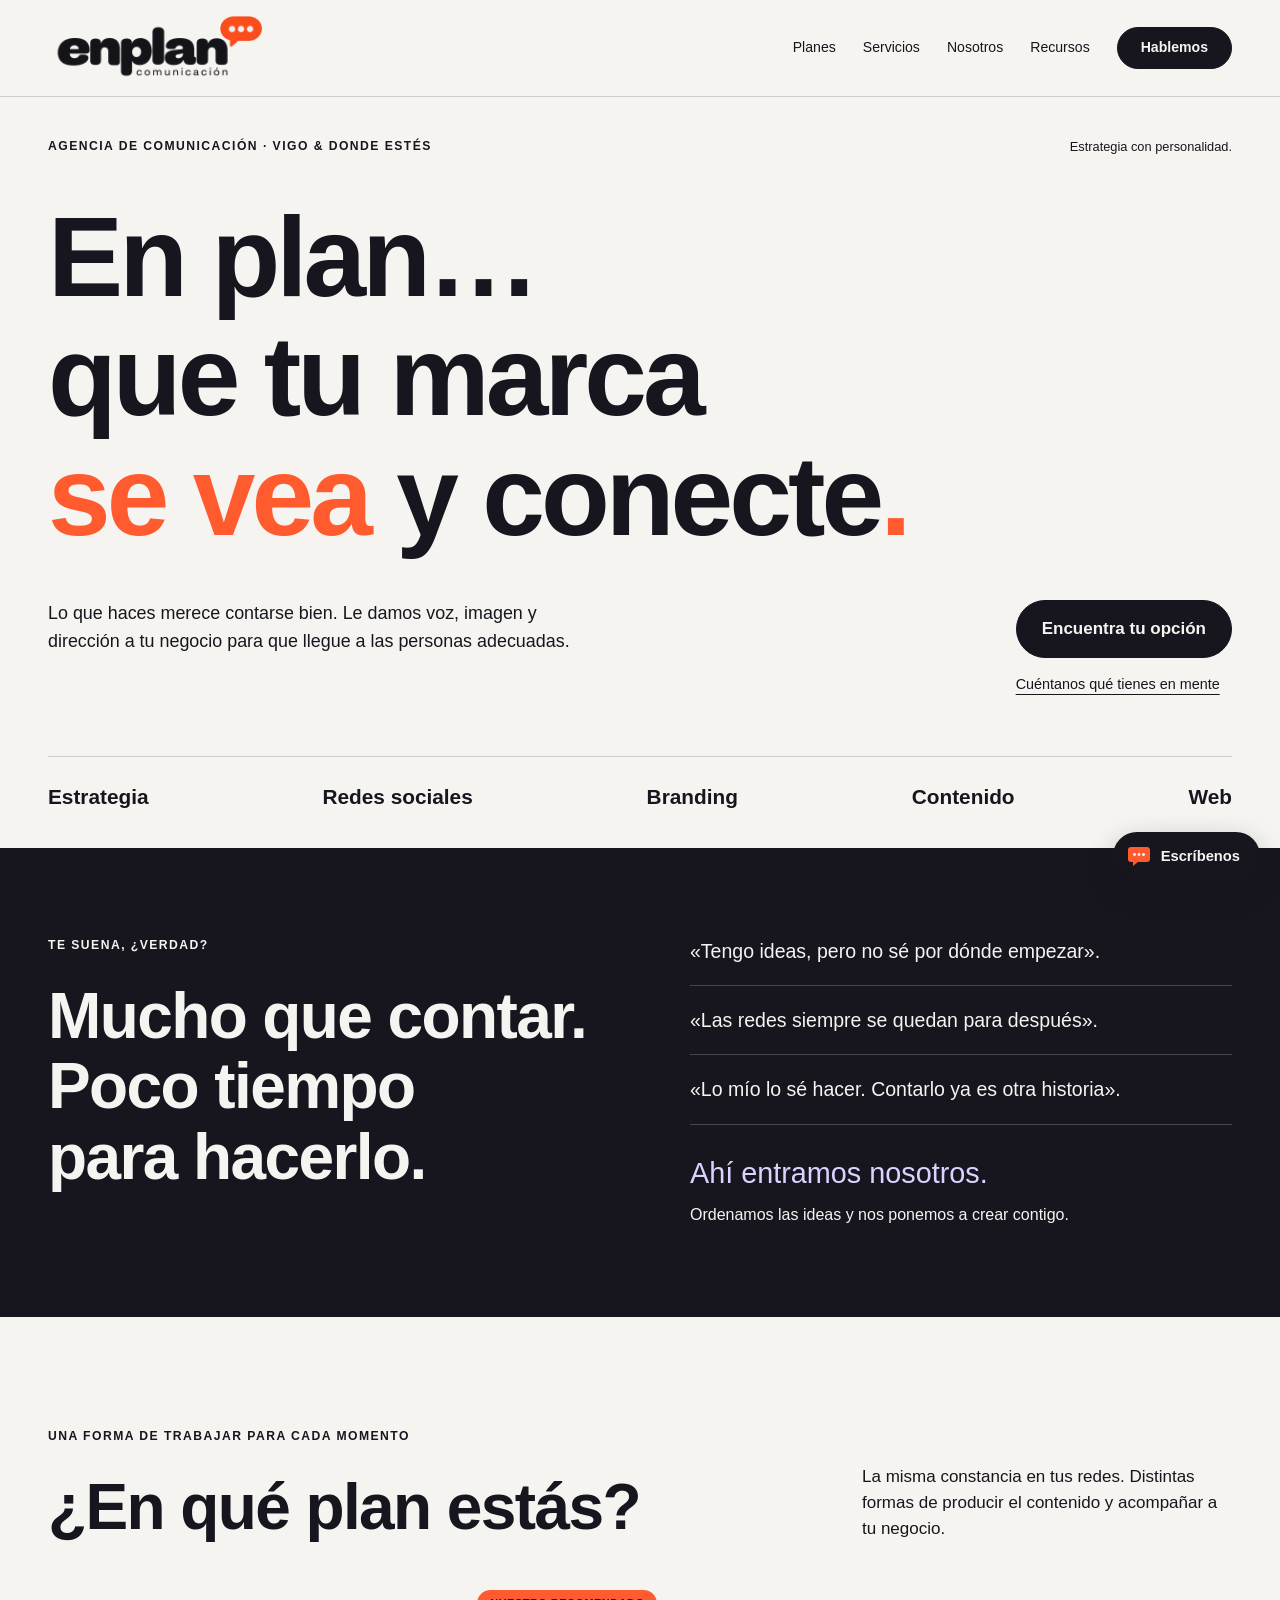
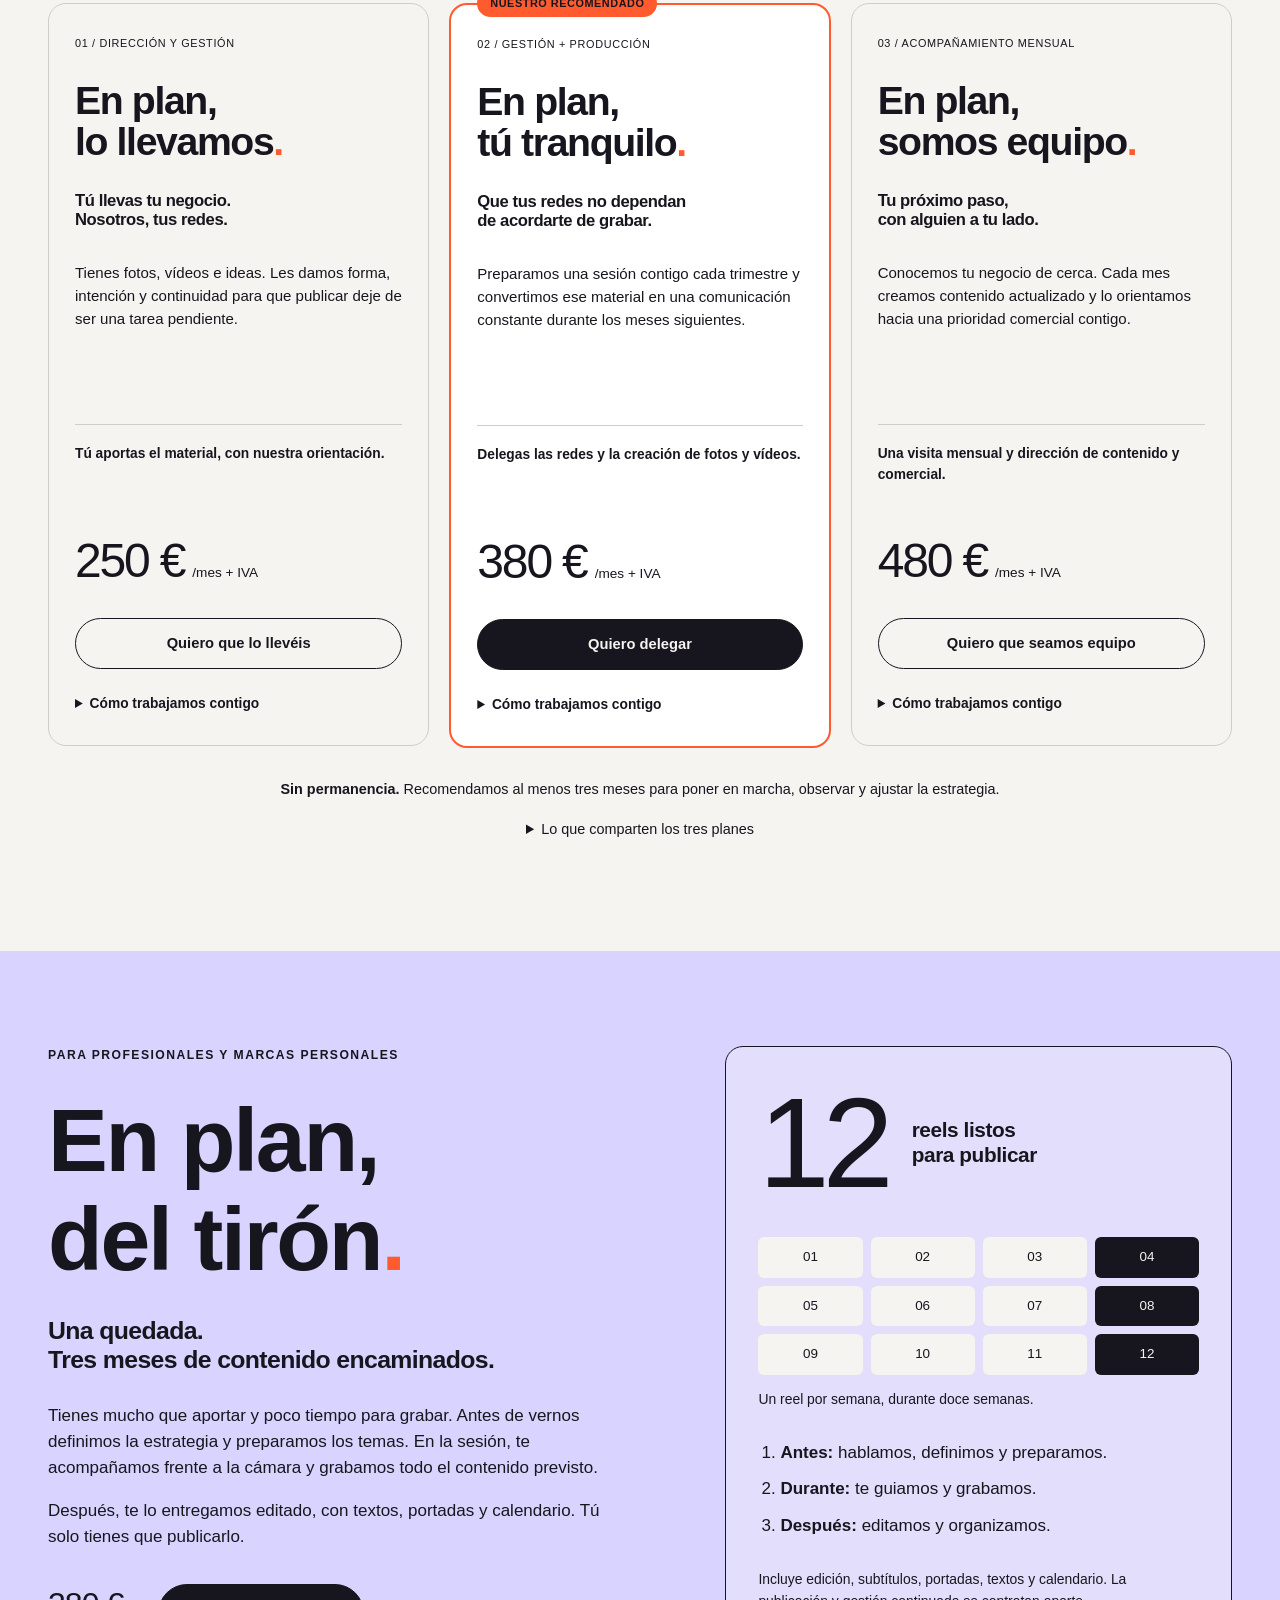
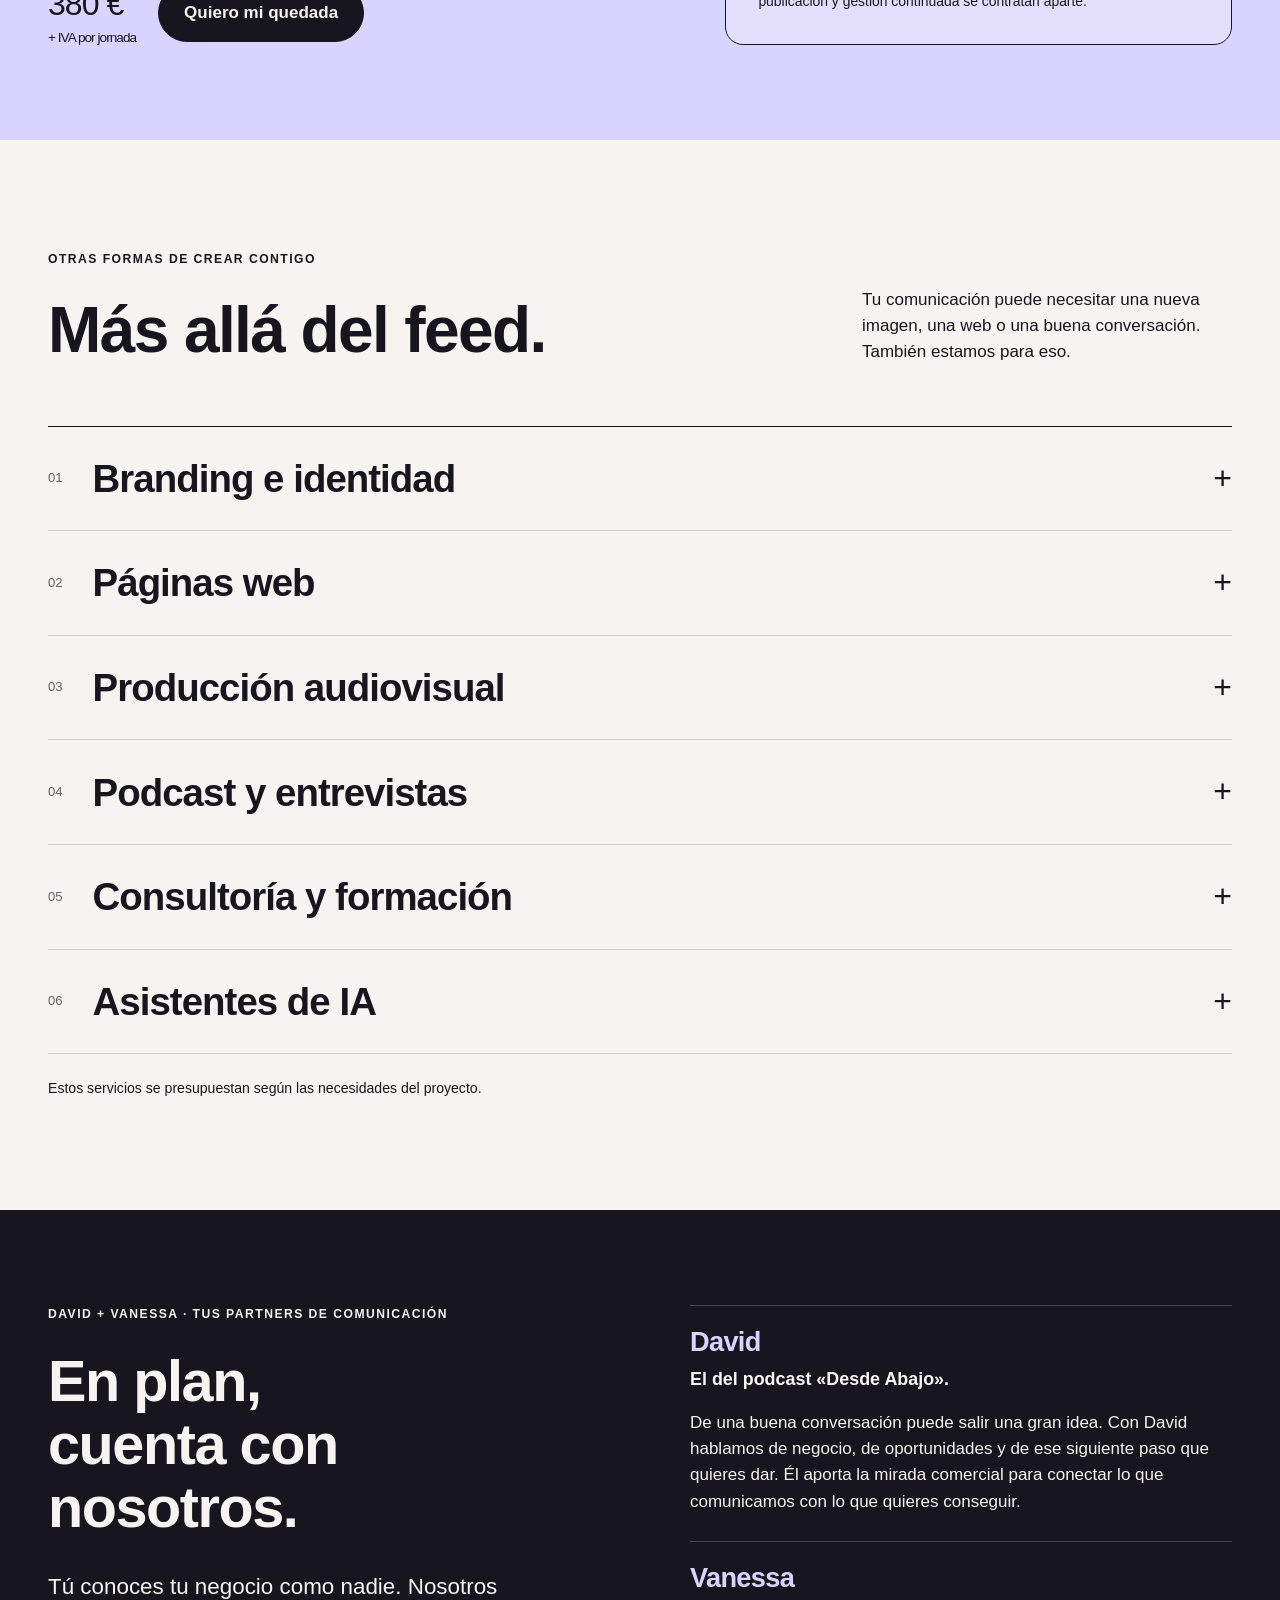
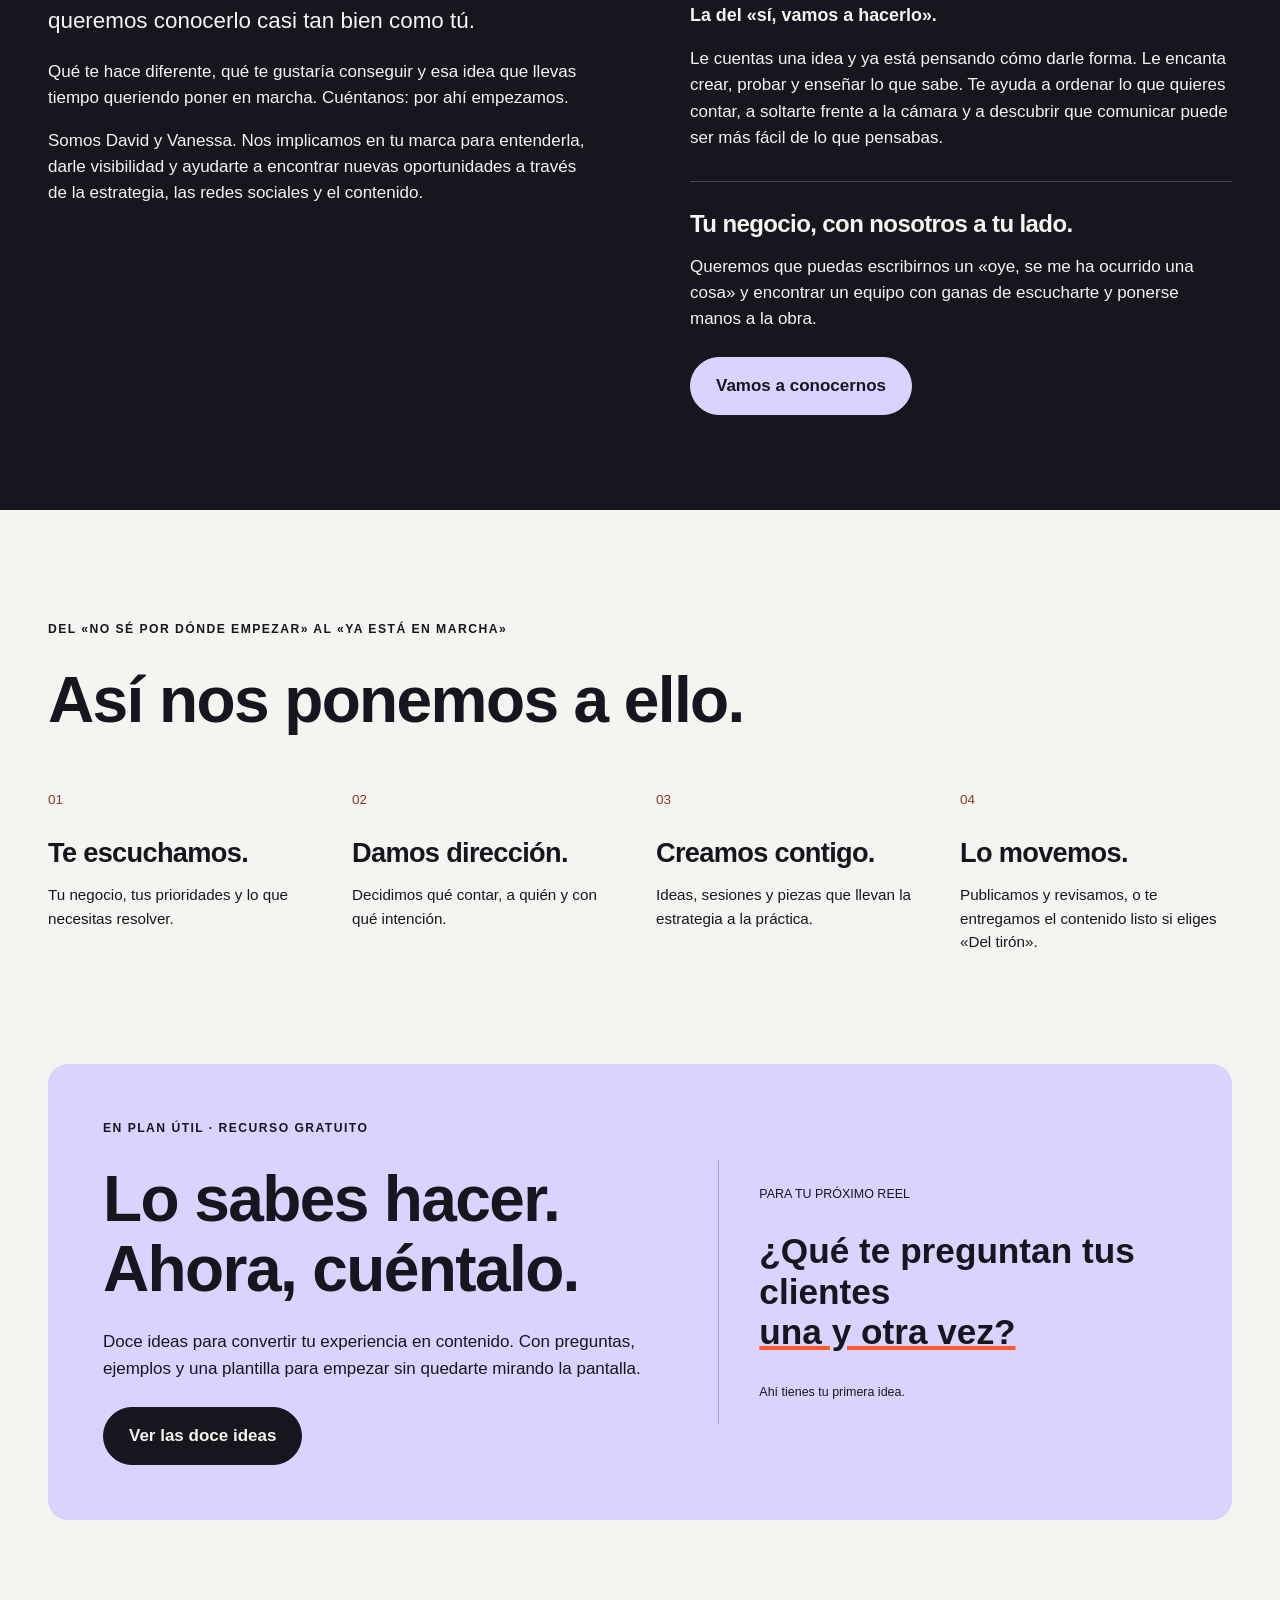
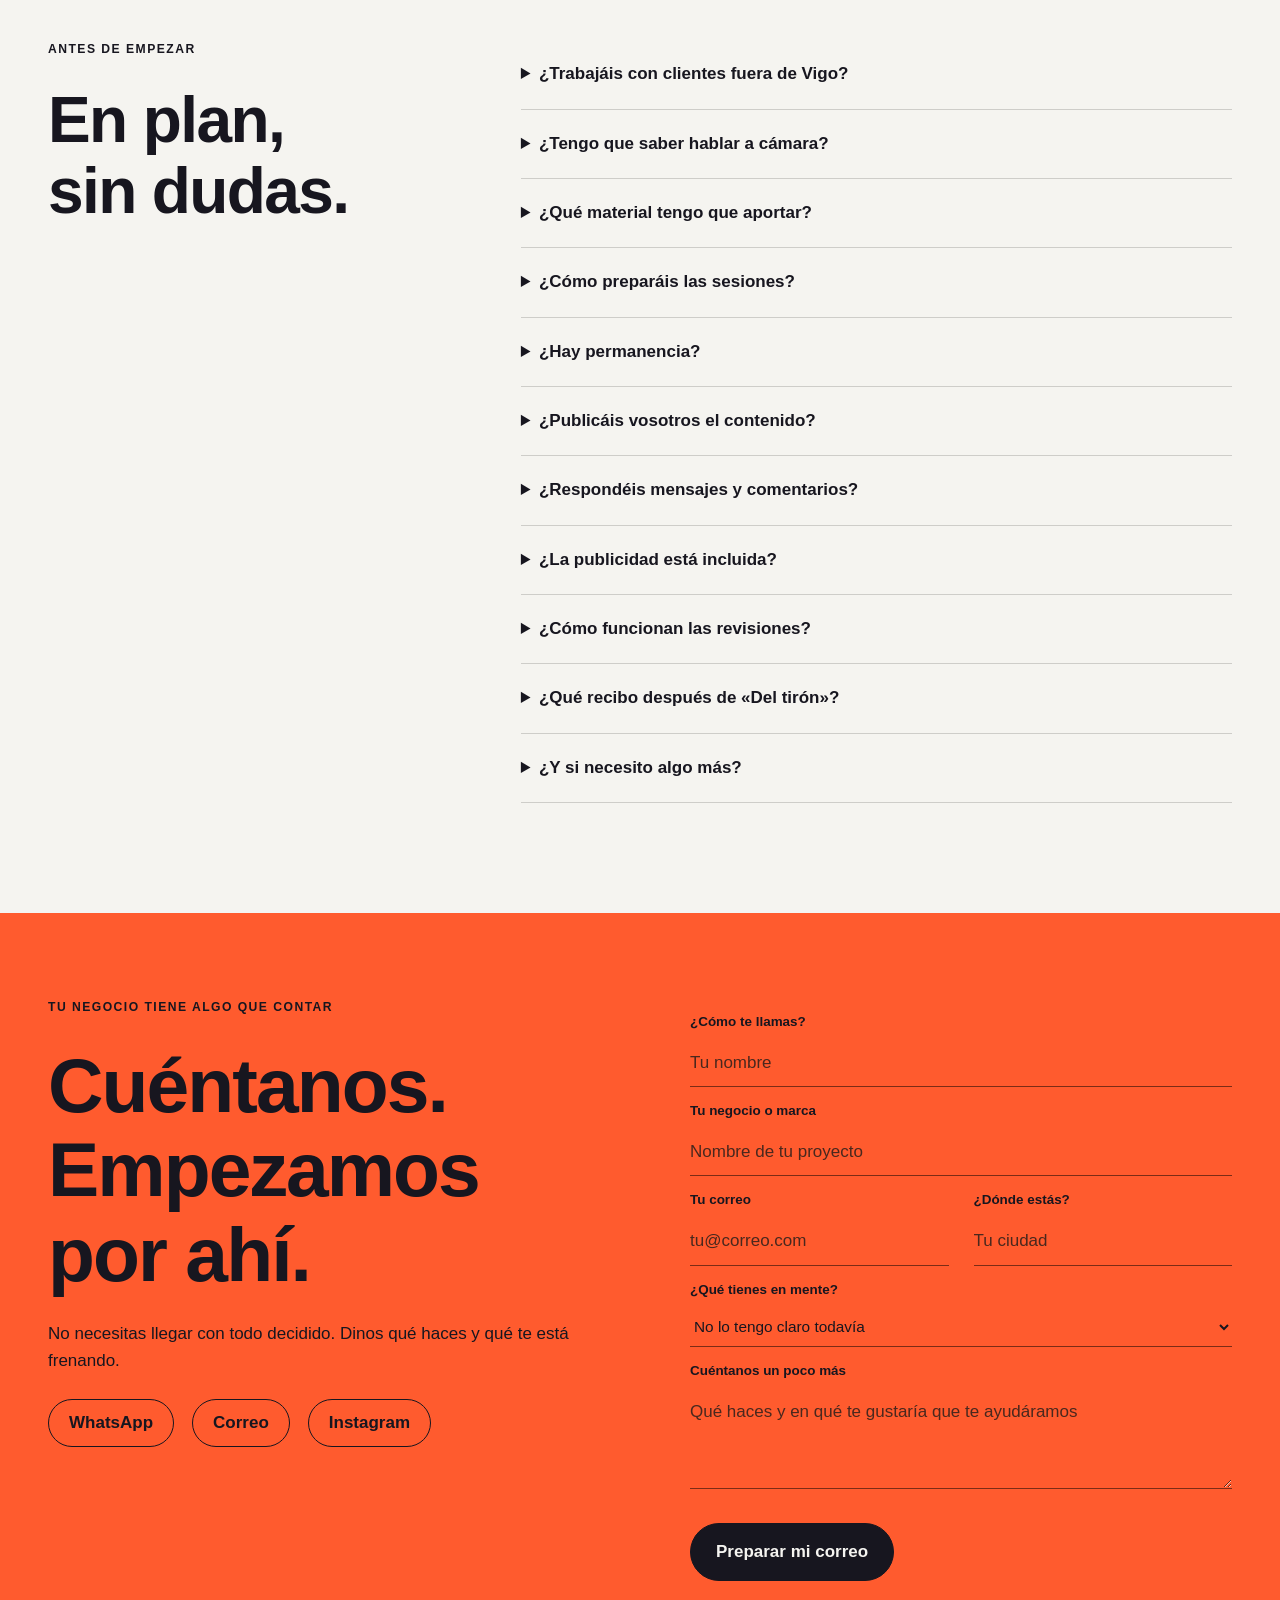
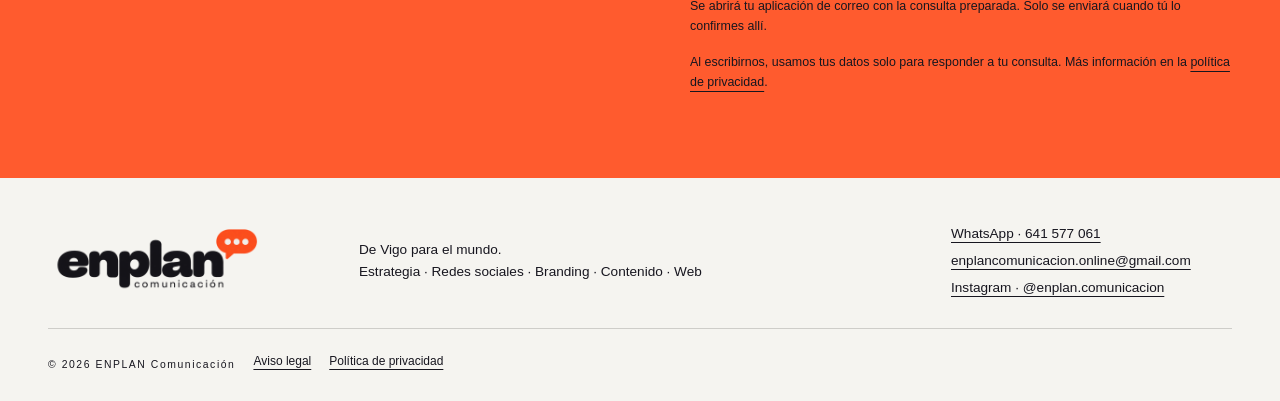
==== index.html @ 4a9fd613 "Add files via upload" ====
<!doctype html>
<html lang="es">
<head>
<meta charset="utf-8">
<meta name="viewport" content="width=device-width,initial-scale=1,viewport-fit=cover">
<title>ENPLAN Comunicación · Agencia de comunicación en Vigo</title>
<meta name="description" content="Agencia de comunicación en Vigo: estrategia, redes sociales, branding, contenido y páginas web. Que tu marca se vea y conecte. De Vigo para el mundo.">
<meta name="robots" content="index,follow">
<link rel="canonical" href="https://enplancomunicacion.online/">
<meta name="theme-color" content="#F5F4F0">
<meta property="og:site_name" content="ENPLAN Comunicación">
<meta property="og:locale" content="es_ES">
<meta property="og:type" content="website">
<meta property="og:title" content="ENPLAN Comunicación · Agencia de comunicación en Vigo">
<meta property="og:description" content="Agencia de comunicación en Vigo: estrategia, redes sociales, branding, contenido y páginas web. Que tu marca se vea y conecte. De Vigo para el mundo.">
<meta property="og:url" content="https://enplancomunicacion.online/">
<meta property="og:image" content="https://enplancomunicacion.online/og-image.png">
<meta property="og:image:width" content="1200"><meta property="og:image:height" content="630">
<meta name="twitter:card" content="summary_large_image">
<link rel="icon" type="image/svg+xml" href="favicon.svg">
<link rel="apple-touch-icon" href="apple-touch-icon.png">
<link rel="preload" href="fonts/fredoka-latin-600-normal.woff2" as="font" type="font/woff2" crossorigin>
<link rel="stylesheet" href="styles.css">
<script type="application/ld+json">
{"@context":"https://schema.org","@type":"ProfessionalService","name":"ENPLAN Comunicación","description":"Agencia de comunicación en Vigo: estrategia, redes sociales, branding, contenido y páginas web.","url":"https://enplancomunicacion.online/","logo":"https://enplancomunicacion.online/logo.png","image":"https://enplancomunicacion.online/og-image.png","email":"enplancomunicacion.online@gmail.com","telephone":"+34641577061","address":{"@type":"PostalAddress","addressLocality":"Vigo","addressRegion":"Pontevedra","postalCode":"36202","addressCountry":"ES"},"areaServed":["Vigo","Galicia","España"],"sameAs":["https://www.instagram.com/enplan.comunicacion/"],"priceRange":"€€"}
</script>
</head>
<body>
<a class="skip" href="#contenido">Saltar al contenido</a>
<header class="header"><a class="brand" href="#inicio" aria-label="ENPLAN Comunicación, inicio"><img class="logo-completo" src="logo.png" alt="ENPLAN Comunicación" width="900" height="268"></a><button class="menu-toggle" aria-expanded="false" aria-controls="navigation">Menú</button><nav id="navigation" aria-label="Principal"><a href="#planes">Planes</a><a href="#servicios">Servicios</a><a href="#nosotros">Nosotros</a><a href="#recursos">Recursos</a><a class="button small" href="#contacto">Hablemos</a></nav></header>
<main id="contenido">
<section class="hero wrap" id="inicio"><div class="hero-top"><span class="eyebrow">AGENCIA DE COMUNICACIÓN · VIGO &amp; DONDE ESTÉS</span><span class="edition">Estrategia con personalidad.</span></div><h1>En plan…<br>que tu marca<br><span class="orange">se vea</span> y conecte<span class="orange">.</span></h1><div class="hero-bottom"><p>Lo que haces merece contarse bien. Le damos voz, imagen y dirección a tu negocio para que llegue a las personas adecuadas.</p><div><a class="button" href="#planes">Encuentra tu opción</a><a class="text-link" href="#contacto">Cuéntanos qué tienes en mente</a></div></div><div class="disciplines"><span>Estrategia</span><span>Redes sociales</span><span>Branding</span><span>Contenido</span><span>Web</span></div></section>
<section class="problem dark"><div class="wrap problem-grid"><div><span class="eyebrow">TE SUENA, ¿VERDAD?</span><h2>Mucho que contar.<br>Poco tiempo<br>para hacerlo.</h2></div><div class="problem-list"><p>«Tengo ideas, pero no sé por dónde empezar».</p><p>«Las redes siempre se quedan para después».</p><p>«Lo mío lo sé hacer. Contarlo ya es otra historia».</p><div class="answer">Ahí entramos nosotros.<br><span>Ordenamos las ideas y nos ponemos a crear contigo.</span></div></div></div></section>
<section class="section wrap" id="planes"><div class="section-heading"><div><span class="eyebrow">UNA FORMA DE TRABAJAR PARA CADA MOMENTO</span><h2>¿En qué plan estás?</h2></div><p>La misma constancia en tus redes. Distintas formas de producir el contenido y acompañar a tu negocio.</p></div>
<div class="plans">
<article class="plan"><span class="plan-number">01 / DIRECCIÓN Y GESTIÓN</span><h3>En plan,<br>lo llevamos<span>.</span></h3><p class="plan-lead">Tú llevas tu negocio.<br>Nosotros, tus redes.</p><p>Tienes fotos, vídeos e ideas. Les damos forma, intención y continuidad para que publicar deje de ser una tarea pendiente.</p><div class="difference">Tú aportas el material, con nuestra orientación.</div><div class="price">250 €<span>/mes + IVA</span></div><a class="button outline" href="#contacto" data-plan="En plan, lo llevamos">Quiero que lo llevéis</a><details><summary>Cómo trabajamos contigo</summary><ul><li>Estrategia y calendario mensual.</li><li>Orientación para crear y enviar material.</li><li>Creación, edición y publicación.</li><li>Optimización del perfil y coherencia visual.</li><li>Informe mensual y apoyo por WhatsApp.</li></ul></details></article>
<article class="plan recommended"><span class="recommended-tag">NUESTRO RECOMENDADO</span><span class="plan-number">02 / GESTIÓN + PRODUCCIÓN</span><h3>En plan,<br>tú tranquilo<span>.</span></h3><p class="plan-lead">Que tus redes no dependan<br>de acordarte de grabar.</p><p>Preparamos una sesión contigo cada trimestre y convertimos ese material en una comunicación constante durante los meses siguientes.</p><div class="difference">Delegas las redes y la creación de fotos y vídeos.</div><div class="price">380 €<span>/mes + IVA</span></div><a class="button" href="#contacto" data-plan="En plan, tú tranquilo">Quiero delegar</a><details><summary>Cómo trabajamos contigo</summary><ul><li>Todo el acompañamiento del primer plan.</li><li>Sesión trimestral de hasta tres horas.</li><li>Ideas, preparación y dirección de la sesión.</li><li>Selección y organización del material.</li><li>Una campaña mensual de Meta Ads de tres días, con inversión incluida.</li></ul></details></article>
<article class="plan"><span class="plan-number">03 / ACOMPAÑAMIENTO MENSUAL</span><h3>En plan,<br>somos equipo<span>.</span></h3><p class="plan-lead">Tu próximo paso,<br>con alguien a tu lado.</p><p>Conocemos tu negocio de cerca. Cada mes creamos contenido actualizado y lo orientamos hacia una prioridad comercial contigo.</p><div class="difference">Una visita mensual y dirección de contenido y comercial.</div><div class="price">480 €<span>/mes + IVA</span></div><a class="button outline" href="#contacto" data-plan="En plan, somos equipo">Quiero que seamos equipo</a><details><summary>Cómo trabajamos contigo</summary><ul><li>Gestión de contenido y redes.</li><li>Sesión mensual de hasta una hora y media.</li><li>Reunión mensual y un objetivo comercial principal.</li><li>Mensajes y acciones dentro del contenido contratado.</li><li>Seguimiento de resultados y oportunidades registradas.</li><li>Una campaña mensual de Meta Ads de tres días, con inversión incluida.</li></ul></details></article>
</div><div class="plan-notes"><p><strong>Sin permanencia.</strong> Recomendamos al menos tres meses para poner en marcha, observar y ajustar la estrategia.</p><details><summary>Lo que comparten los tres planes</summary><p>Cuatro reels y cuatro posts o carruseles al mes; estrategia, planificación, guiones, textos, edición, diseño, programación, publicación e informe mensual. Optimización inicial del perfil y ajustes cuando sean necesarios.</p><p>Una ronda de cambios por entrega. Carruseles de hasta cinco diapositivas. Orientación por WhatsApp de lunes a viernes en horario laboral. La atención diaria de mensajes y comentarios no está incluida.</p></details></div></section>
<section class="batch lavender" id="del-tiron"><div class="wrap batch-grid"><div><span class="eyebrow">PARA PROFESIONALES Y MARCAS PERSONALES</span><h2>En plan,<br>del tirón<span class="orange">.</span></h2><p class="batch-subtitle">Una quedada.<br>Tres meses de contenido encaminados.</p><p>Tienes mucho que aportar y poco tiempo para grabar. Antes de vernos definimos la estrategia y preparamos los temas. En la sesión, te acompañamos frente a la cámara y grabamos todo el contenido previsto.</p><p>Después, te lo entregamos editado, con textos, portadas y calendario. Tú solo tienes que publicarlo.</p><div class="batch-buy"><strong>380 € <small>+ IVA por jornada</small></strong><a class="button" href="#contacto" data-plan="En plan, del tirón">Quiero mi quedada</a></div></div><div class="batch-detail"><div class="big-number">12<span>reels listos<br>para publicar</span></div><div class="week-grid" aria-label="Calendario de doce semanas"><span>01</span><span>02</span><span>03</span><span>04</span><span>05</span><span>06</span><span>07</span><span>08</span><span>09</span><span>10</span><span>11</span><span>12</span></div><p>Un reel por semana, durante doce semanas.</p><ol><li><strong>Antes:</strong> hablamos, definimos y preparamos.</li><li><strong>Durante:</strong> te guiamos y grabamos.</li><li><strong>Después:</strong> editamos y organizamos.</li></ol><p class="fine">Incluye edición, subtítulos, portadas, textos y calendario. La publicación y gestión continuada se contratan aparte.</p></div></div></section>
<section class="section wrap" id="servicios"><div class="section-heading"><div><span class="eyebrow">OTRAS FORMAS DE CREAR CONTIGO</span><h2>Más allá del feed.</h2></div><p>Tu comunicación puede necesitar una nueva imagen, una web o una buena conversación. También estamos para eso.</p></div><div class="services">
<details><summary><span>01</span><h3>Branding e identidad</h3><b>+</b></summary><div><h4>Que tu imagen esté a la altura de lo que haces.</h4><p>Creamos o renovamos la identidad de tu marca para que tenga personalidad, coherencia y una dirección visual clara.</p><a href="#contacto" data-plan="Branding e identidad visual">Quiero trabajar mi marca</a></div></details>
<details><summary><span>02</span><h3>Páginas web</h3><b>+</b></summary><div><h4>Que quien te encuentre sepa por qué elegirte.</h4><p>Ordenamos tus contenidos, preparamos los textos y creamos una web coherente con tu marca, adaptada a móvil y orientada a facilitar el contacto.</p><a href="#contacto" data-plan="Página web">Quiero una web para mi negocio</a></div></details>
<details><summary><span>03</span><h3>Producción audiovisual</h3><b>+</b></summary><div><p>Fotos y vídeos para presentar tus servicios, productos, espacios, personas o eventos. Empezamos por saber qué queremos contar.</p><a href="#contacto" data-plan="Producción audiovisual">Necesito fotos y vídeos</a></div></details>
<details><summary><span>04</span><h3>Podcast y entrevistas</h3><b>+</b></summary><div><p>Conversaciones que merecen llegar más lejos. Te ayudamos con el formato, la producción, la edición y las piezas para otros canales.</p><a href="#contacto" data-plan="Podcast y entrevistas">Hablemos de mi podcast</a></div></details>
<details><summary><span>05</span><h3>Consultoría y formación</h3><b>+</b></summary><div><p>Ordena tu comunicación o aprende a crear y gestionar contenido con más autonomía. Trabajamos sobre las necesidades de tu negocio o equipo.</p><a href="#contacto" data-plan="Consultoría y formación">Quiero definir mi estrategia</a></div></details>
<details><summary><span>06</span><h3>Asistentes de IA</h3><b>+</b></summary><div><p>Asistentes personalizados para orientar a tus clientes, responder preguntas habituales y derivar las consultas que requieren atención humana.</p><a href="#contacto" data-plan="Asistente de IA">Quiero explorar esta opción</a></div></details></div><p class="fine">Estos servicios se presupuestan según las necesidades del proyecto.</p></section>
<section class="about dark" id="nosotros"><div class="wrap about-grid"><div><span class="eyebrow">DAVID + VANESSA · TUS PARTNERS DE COMUNICACIÓN</span><h2>En plan,<br>cuenta con<br>nosotros.</h2><p class="about-intro">Tú conoces tu negocio como nadie. Nosotros queremos conocerlo casi tan bien como tú.</p><p>Qué te hace diferente, qué te gustaría conseguir y esa idea que llevas tiempo queriendo poner en marcha. Cuéntanos: por ahí empezamos.</p><p>Somos David y Vanessa. Nos implicamos en tu marca para entenderla, darle visibilidad y ayudarte a encontrar nuevas oportunidades a través de la estrategia, las redes sociales y el contenido.</p></div><div><div class="person"><h3>David</h3><p class="person-tagline">El del podcast «Desde Abajo».</p><p>De una buena conversación puede salir una gran idea. Con David hablamos de negocio, de oportunidades y de ese siguiente paso que quieres dar. Él aporta la mirada comercial para conectar lo que comunicamos con lo que quieres conseguir.</p></div><div class="person"><h3>Vanessa</h3><p class="person-tagline">La del «sí, vamos a hacerlo».</p><p>Le cuentas una idea y ya está pensando cómo darle forma. Le encanta crear, probar y enseñar lo que sabe. Te ayuda a ordenar lo que quieres contar, a soltarte frente a la cámara y a descubrir que comunicar puede ser más fácil de lo que pensabas.</p></div><div class="about-close"><h3>Tu negocio, con nosotros a tu lado.</h3><p>Queremos que puedas escribirnos un «oye, se me ha ocurrido una cosa» y encontrar un equipo con ganas de escucharte y ponerse manos a la obra.</p><a class="button about-cta" href="#contacto">Vamos a conocernos</a></div></div></div></section>
<section class="section wrap" id="proceso"><span class="eyebrow">DEL «NO SÉ POR DÓNDE EMPEZAR» AL «YA ESTÁ EN MARCHA»</span><h2>Así nos ponemos a ello.</h2><div class="process"><div><span>01</span><h3>Te escuchamos.</h3><p>Tu negocio, tus prioridades y lo que necesitas resolver.</p></div><div><span>02</span><h3>Damos dirección.</h3><p>Decidimos qué contar, a quién y con qué intención.</p></div><div><span>03</span><h3>Creamos contigo.</h3><p>Ideas, sesiones y piezas que llevan la estrategia a la práctica.</p></div><div><span>04</span><h3>Lo movemos.</h3><p>Publicamos y revisamos, o te entregamos el contenido listo si eliges «Del tirón».</p></div></div></section>
<section class="resource wrap" id="recursos"><div><span class="eyebrow">EN PLAN ÚTIL · RECURSO GRATUITO</span><h2>Lo sabes hacer.<br>Ahora, cuéntalo.</h2><p>Doce ideas para convertir tu experiencia en contenido. Con preguntas, ejemplos y una plantilla para empezar sin quedarte mirando la pantalla.</p><a class="button" href="guia.html">Ver las doce ideas</a></div><div class="resource-note"><span>PARA TU PRÓXIMO REEL</span><p>¿Qué te preguntan tus clientes<br><em>una y otra vez?</em></p><span>Ahí tienes tu primera idea.</span></div></section>
<section class="section wrap faq" id="preguntas"><div><span class="eyebrow">ANTES DE EMPEZAR</span><h2>En plan,<br>sin dudas.</h2></div><div id="faq-list">
<details><summary>¿Trabajáis con clientes fuera de Vigo?</summary><p>Sí. Nos trasladamos para trabajar contigo. Si estás lejos, buscamos la mejor forma de combinar trabajo a distancia y producción. Los desplazamientos se acuerdan antes de empezar.</p></details>
<details><summary>¿Tengo que saber hablar a cámara?</summary><p>No. Preparamos contigo lo que vas a contar y te acompañamos durante la grabación. No tienes que memorizar un discurso ni hacerlo perfecto a la primera.</p></details>
<details><summary>¿Qué material tengo que aportar?</summary><p>Primero necesitamos conocer tu negocio y tus objetivos. En «Lo llevamos» te orientamos para que nos envíes fotos y vídeos. En los planes con producción, creamos ese material contigo.</p></details>
<details><summary>¿Cómo preparáis las sesiones?</summary><p>Definimos la estrategia, compartimos nuestras ideas y coordinamos fecha, espacio y preparación. Llegas sabiendo qué vamos a hacer.</p></details>
<details><summary>¿Hay permanencia?</summary><p>No. Recomendamos trabajar durante al menos tres meses para reunir información, observar la evolución y ajustar. Es una recomendación de trabajo, no una garantía de resultados.</p></details>
<details><summary>¿Publicáis vosotros el contenido?</summary><p>Sí, en los planes de gestión publicamos el contenido aprobado. Si prefieres, te lo entregamos listo. En «Del tirón», publicas tú con nuestro calendario; la gestión puede contratarse aparte.</p></details>
<details><summary>¿Respondéis mensajes y comentarios?</summary><p>La atención diaria no está incluida. Podemos detectar y derivar alguna consulta, pero el trato directo se mantiene con tu negocio. También podemos presupuestar un asistente de IA para preguntas habituales.</p></details>
<details><summary>¿La publicidad está incluida?</summary><p>En «Tú tranquilo» y «Somos equipo» incluimos una campaña de Meta Ads de tres días al mes, con inversión publicitaria incluida en la cuota y ajustada a las necesidades de la campaña.</p></details>
<details><summary>¿Cómo funcionan las revisiones?</summary><p>Subimos el contenido a Drive y te avisamos. Tienes dos días laborables para enviar observaciones, con una ronda de cambios incluida. Sin comentarios en ese plazo, consideramos el contenido aprobado y seguimos el calendario.</p></details>
<details><summary>¿Qué recibo después de «Del tirón»?</summary><p>Una estrategia para tres meses y doce reels listos: edición, subtítulos, portadas, textos y calendario. Un reel por semana durante doce semanas, grabados en una sesión que preparamos contigo previamente.</p></details>
<details><summary>¿Y si necesito algo más?</summary><p>Hablamos contigo y preparamos un presupuesto antes de realizar piezas, campañas o servicios adicionales.</p></details>
</div></section>
<section class="contact orange-bg" id="contacto"><div class="wrap contact-grid"><div><span class="eyebrow">TU NEGOCIO TIENE ALGO QUE CONTAR</span><h2>Cuéntanos.<br>Empezamos<br>por ahí.</h2><p>No necesitas llegar con todo decidido. Dinos qué haces y qué te está frenando.</p><div id="direct-contact"></div></div><form id="contact-form"><label for="name">¿Cómo te llamas?</label><input id="name" name="name" required autocomplete="name" placeholder="Tu nombre"><label for="business">Tu negocio o marca</label><input id="business" name="business" required autocomplete="organization" placeholder="Nombre de tu proyecto"><div class="form-row"><div><label for="email">Tu correo</label><input id="email" name="email" type="email" required autocomplete="email" placeholder="tu@correo.com"></div><div><label for="location">¿Dónde estás?</label><input id="location" name="location" autocomplete="address-level2" placeholder="Tu ciudad"></div></div><label for="interest">¿Qué tienes en mente?</label><select id="interest" name="interest"><option>No lo tengo claro todavía</option><option>En plan, lo llevamos</option><option>En plan, tú tranquilo</option><option>En plan, somos equipo</option><option>En plan, del tirón</option><option>Branding e identidad visual</option><option>Página web</option><option>Producción audiovisual</option><option>Podcast y entrevistas</option><option>Consultoría y formación</option><option>Asistente de IA</option></select><label for="message">Cuéntanos un poco más</label><textarea id="message" name="message" rows="3" required placeholder="Qué haces y en qué te gustaría que te ayudáramos"></textarea><button class="button ink" type="submit" id="submit-button">Preparar mi mensaje</button><p class="fine" id="form-note">Prepara tu consulta para copiarla. Este formulario no envía ni almacena tus datos.</p><p role="status" id="form-status"></p><p class="fine">Al escribirnos, usamos tus datos solo para responder a tu consulta. Más información en la <a href="privacidad.html">política de privacidad</a>.</p><textarea id="prepared-message" aria-label="Mensaje preparado para copiar" readonly hidden rows="8"></textarea></form></div></section>
</main>
<footer class="wrap footer"><div><a href="index.html" aria-label="ENPLAN Comunicación, inicio"><img class="logo-completo" src="logo.png" alt="ENPLAN Comunicación" width="900" height="268" loading="lazy"></a></div><p>De Vigo para el mundo.<br>Estrategia · Redes sociales · Branding · Contenido · Web</p><div class="footer-contact"><a href="https://wa.me/34641577061" target="_blank" rel="noopener">WhatsApp · 641 577 061</a><a href="mailto:enplancomunicacion.online@gmail.com">enplancomunicacion.online@gmail.com</a><a href="https://www.instagram.com/enplan.comunicacion/" target="_blank" rel="noopener">Instagram · @enplan.comunicacion</a></div><small class="footer-legal"><span>© <span id="year">2026</span> ENPLAN Comunicación</span><a href="aviso-legal.html">Aviso legal</a><a href="privacidad.html">Política de privacidad</a></small></footer>
<a class="wa-float" href="https://wa.me/34641577061?text=Hola%2C%20ENPLAN.%20Me%20gustar%C3%ADa%20hablar%20de%20mi%20negocio." target="_blank" rel="noopener" aria-label="Escríbenos por WhatsApp"><svg viewBox="0 0 24 24" aria-hidden="true"><path fill="#FF5B2E" d="M4 3h16a3 3 0 0 1 3 3v9a3 3 0 0 1-3 3h-9l-5 4v-4H4a3 3 0 0 1-3-3V6a3 3 0 0 1 3-3z"/><circle cx="7.5" cy="10.5" r="1.4" fill="#fff"/><circle cx="12" cy="10.5" r="1.4" fill="#fff"/><circle cx="16.5" cy="10.5" r="1.4" fill="#fff"/></svg><span>Escríbenos</span></a>
<script src="main.js"></script>
</body>
</html>
---- styles.css ----
@font-face{font-family:'Fredoka';font-style:normal;font-weight:400;font-display:swap;src:url('fonts/fredoka-latin-400-normal.woff2') format('woff2')}
@font-face{font-family:'Fredoka';font-style:normal;font-weight:500;font-display:swap;src:url('fonts/fredoka-latin-500-normal.woff2') format('woff2')}
@font-face{font-family:'Fredoka';font-style:normal;font-weight:600;font-display:swap;src:url('fonts/fredoka-latin-600-normal.woff2') format('woff2')}
@font-face{font-family:'Fredoka';font-style:normal;font-weight:700;font-display:swap;src:url('fonts/fredoka-latin-700-normal.woff2') format('woff2')}
@font-face{font-family:'Instrument Sans';font-style:normal;font-weight:400;font-display:swap;src:url('fonts/instrument-sans-latin-400-normal.woff2') format('woff2')}
@font-face{font-family:'Instrument Sans';font-style:normal;font-weight:500;font-display:swap;src:url('fonts/instrument-sans-latin-500-normal.woff2') format('woff2')}
@font-face{font-family:'Instrument Sans';font-style:normal;font-weight:600;font-display:swap;src:url('fonts/instrument-sans-latin-600-normal.woff2') format('woff2')}
@font-face{font-family:'Instrument Sans';font-style:normal;font-weight:700;font-display:swap;src:url('fonts/instrument-sans-latin-700-normal.woff2') format('woff2')}
:root{--paper:#f5f4f0;--ink:#17161f;--orange:#ff5b2e;--lilac:#d9d4ff;--line:#cecdc9;--body:'Instrument Sans',Arial,sans-serif;--heading:'Fredoka','Arial Rounded MT Bold',Arial,sans-serif}*{box-sizing:border-box}html{scroll-behavior:smooth;scroll-padding-top:105px}body{margin:0;background:var(--paper);color:var(--ink);font-family:var(--body);font-size:17px;line-height:1.55}a{color:inherit;text-underline-offset:5px}button,input,textarea,select{font:inherit}button,a,input,select,textarea,summary{-webkit-tap-highlight-color:transparent}button,summary{cursor:pointer}a:focus-visible,button:focus-visible,summary:focus-visible,input:focus-visible,textarea:focus-visible,select:focus-visible{outline:3px solid #6849d8;outline-offset:5px}h1,h2,h3,h4,p{margin:0}h1,h2,h3,h4{font-family:var(--heading);line-height:1.04;font-weight:700;letter-spacing:-.04em}h2{font-size:clamp(2.4rem,5vw,4.4rem)}h3{font-size:2rem}p+p{margin-top:1rem}.wrap{width:min(1240px,calc(100% - 96px));margin:auto}.section{padding-top:110px;padding-bottom:110px}.eyebrow{display:block;font-size:.76rem;letter-spacing:.12em;font-weight:700;margin-bottom:26px}.orange{color:var(--orange)}.dark{background:var(--ink);color:var(--paper)}.lavender{background:var(--lilac)}.orange-bg{background:var(--orange)}.button{display:inline-flex;align-items:center;justify-content:center;padding:15px 25px;border:1px solid var(--ink);border-radius:100px;background:var(--ink);color:var(--paper);text-decoration:none;font-weight:600;min-height:48px;transition:transform .2s,background .2s}.button:hover{transform:translateY(-2px);background:#33303e}.button.outline{background:transparent;color:var(--ink)}.button.outline:hover{background:var(--ink);color:var(--paper)}.button.small{padding:9px 23px;min-height:42px}.text-link{display:block;margin-top:15px;font-size:.9rem}.fine{font-size:.88rem;line-height:1.6}.header{position:sticky;top:0;z-index:20;background:rgba(245,244,240,.96);border-bottom:1px solid var(--line);padding:16px 48px;display:flex;justify-content:space-between;align-items:center;gap:20px}.brand{text-decoration:none;display:flex;align-items:center;gap:22px}.brand-label{font-size:.65rem;letter-spacing:.2em;border-left:1px solid #b7b6b1;padding-left:22px}.header nav{display:flex;align-items:center;gap:27px;font-size:.88rem}.header nav a{text-decoration:none}.header nav a:hover{text-decoration:underline}.menu-toggle{display:none}.skip{position:fixed;top:-100px;left:20px;z-index:100;background:var(--ink);color:white;padding:14px}.skip:focus{top:12px}.hero{padding-top:40px;padding-bottom:35px}.hero-top{display:flex;justify-content:space-between;gap:24px}.hero-top .eyebrow{margin-bottom:42px}.edition{font-size:.8rem}.hero h1{font-size:clamp(3.4rem,8.8vw,8rem);line-height:1;letter-spacing:-.065em;max-width:1150px}.hero-bottom{display:flex;justify-content:space-between;gap:65px;margin-top:44px;margin-bottom:60px;align-items:start}.hero-bottom p{max-width:550px;font-size:1.12rem}.disciplines{border-top:1px solid var(--line);padding-top:24px;display:flex;justify-content:space-between;gap:20px;font-family:var(--heading);font-size:1.3rem;font-weight:600}.problem{padding:88px 0}.problem-grid,.about-grid{display:grid;grid-template-columns:1fr 1fr;gap:100px}.problem-list>p{border-bottom:1px solid #47454e;padding:0 0 19px;margin-bottom:19px;font-size:1.22rem}.answer{margin-top:30px;color:var(--lilac);font-family:var(--heading);font-size:1.8rem;line-height:1.3}.answer span{font-family:var(--body);font-size:1rem;color:var(--paper)}.section-heading{display:flex;gap:70px;justify-content:space-between;align-items:end;margin-bottom:60px}.section-heading>p{max-width:370px}.plans{display:grid;grid-template-columns:repeat(3,1fr);gap:20px;align-items:start}.plan{padding:31px 26px;border:1px solid var(--line);border-radius:18px;position:relative}.plan.recommended{background:white;border:2px solid var(--orange)}.recommended-tag{position:absolute;top:-15px;left:26px;background:var(--orange);padding:5px 13px;font-weight:700;font-size:.68rem;letter-spacing:.05em;border-radius:50px}.plan-number{font-size:.68rem;letter-spacing:.06em;display:block;margin-bottom:28px}.plan h3{font-size:2.6rem;margin-bottom:28px}.plan h3 span{color:var(--orange)}.plan-lead{font-weight:700;font-size:1.04rem;min-height:54px}.plan>p:not(.plan-lead){font-size:.94rem;min-height:138px}.difference{font-size:.86rem;border-top:1px solid var(--line);padding-top:18px;margin-top:25px;min-height:80px;font-weight:600}.price{font-family:var(--heading);font-size:3rem;font-weight:700;letter-spacing:-.05em;margin:20px 0}.price span{font:400 .85rem var(--body);letter-spacing:0;margin-left:8px}.plan .button{width:100%;font-size:.92rem;padding:13px}.plan details{margin-top:24px;font-size:.86rem}.plan summary{font-weight:600}.plan li{margin:9px 0}.plan ul{padding-left:20px}.plan-notes{max-width:920px;margin:30px auto 0;text-align:center;font-size:.9rem}.plan-notes details{margin-top:18px}.plan-notes details p{margin-top:12px}.batch{padding:95px 0}.batch-grid{display:grid;grid-template-columns:1.12fr 1fr;gap:110px;align-items:center}.batch h2{font-size:clamp(3.5rem,7vw,6rem)}.batch-subtitle{font-family:var(--heading);font-size:1.55rem;font-weight:600;line-height:1.2;margin:28px 0}.batch-buy{display:flex;flex-wrap:wrap;gap:22px;align-items:center;margin-top:30px}.batch-buy strong{font-size:2rem;font-family:var(--heading)}.batch-buy small{font:400 .85rem var(--body);display:block}.batch-detail{border:1px solid var(--ink);border-radius:18px;padding:32px;background:rgba(245,244,240,.3)}.big-number{font:700 8rem/1 var(--heading);letter-spacing:-.07em;display:flex;align-items:center;gap:25px}.big-number span{font:600 1.3rem/1.2 var(--heading);letter-spacing:-.02em}.week-grid{display:grid;grid-template-columns:repeat(4,1fr);gap:8px;margin:30px 0 14px}.week-grid span{padding:10px;background:var(--paper);text-align:center;border-radius:6px;font-size:.84rem}.week-grid span:nth-child(4n){background:var(--ink);color:var(--paper)}.batch-detail>p{font-size:.87rem}.batch-detail ol{padding-left:22px;margin:24px 0}.batch-detail li{padding:5px 0}.services{border-top:1px solid var(--ink)}.services details{border-bottom:1px solid var(--line)}.services summary{display:flex;align-items:center;gap:30px;list-style:none;padding:27px 0}.services summary::-webkit-details-marker{display:none}.services summary>span{font-size:.82rem;color:#65626d}.services summary h3{font-size:clamp(1.5rem,3vw,2.5rem);flex:1}.services summary b{font-weight:400;font-size:2rem}.services details[open] summary b{transform:rotate(45deg)}.services details>div{max-width:750px;padding:0 0 30px 50px}.services h4{font-size:1.4rem;margin-bottom:15px}.services a{display:inline-block;margin-top:20px;font-weight:600}.services+.fine{margin-top:23px}.about{padding:95px 0}.about h2{font-size:clamp(2.3rem,4.5vw,4rem);margin-bottom:30px}.about-intro{font-size:1.4rem}.person{margin-top:26px;border-top:1px solid #47454e;padding-top:20px}.person h3{font-size:1.7rem;color:var(--lilac);margin-bottom:8px}.about .fine{margin-top:25px}.process{display:grid;grid-template-columns:repeat(4,1fr);gap:32px;margin-top:55px}.process span{display:block;color:#8b391f;font-size:.84rem;margin-bottom:26px}.process h3{font-size:1.7rem;margin-bottom:14px}.process p{font-size:.95rem}.resource{display:grid;grid-template-columns:1.2fr 1fr;gap:65px;background:var(--lilac);border-radius:20px;padding:55px;margin-bottom:10px;align-items:center}.resource p{margin:25px 0}.resource-note{border-left:1px solid #a9a0d3;padding:20px 0 20px 40px}.resource-note span{font-size:.78rem}.resource-note p{font:600 2.2rem/1.15 var(--heading)}.resource-note em{font-style:normal;text-decoration:underline;text-decoration-color:var(--orange);text-decoration-thickness:4px}.faq{display:grid;grid-template-columns:.7fr 1.3fr;gap:90px}.faq details{border-bottom:1px solid var(--line);padding:21px 0}.faq summary{font-weight:600;padding-right:15px}.faq details p{margin-top:15px;font-size:.95rem}.contact{padding:85px 0}.contact-grid{display:grid;grid-template-columns:1fr 1fr;gap:100px}.contact h2{font-size:clamp(3.5rem,6vw,5.5rem);margin-bottom:25px}.contact form{min-width:0}.contact label{display:block;font-size:.84rem;font-weight:600;margin:14px 0 7px}.contact input,.contact textarea,.contact select{border:0;border-bottom:1px solid #7c2c16;border-radius:0;background:transparent;width:100%;padding:10px 0;color:var(--ink);outline-offset:3px}.contact input::placeholder,.contact textarea::placeholder{color:#49281e;opacity:1}.contact select{font-size:.96rem}.form-row{display:grid;grid-template-columns:1fr 1fr;gap:25px}.contact button{margin-top:25px}.contact .fine{margin-top:16px;font-size:.78rem}.contact #prepared-message{background:var(--paper);padding:16px;border-radius:8px;margin-top:15px}.contact #form-status{font-weight:600;margin-top:15px;font-size:.9rem}#direct-contact{display:flex;gap:18px;margin-top:25px;flex-wrap:wrap}.footer{padding-top:45px;padding-bottom:28px;display:grid;grid-template-columns:1fr 2fr 1fr;gap:30px;align-items:center}.footer strong{font:800 2.5rem/1 var(--heading);letter-spacing:-.07em}.footer span:not(#year){display:block;font-size:.65rem;letter-spacing:.15em;margin-top:8px}.footer p,.footer>a{font-size:.85rem}.footer small{grid-column:1/-1;padding-top:20px;border-top:1px solid var(--line);font-size:.75rem}.guide-head{padding-top:80px;padding-bottom:65px;max-width:900px}.guide-head h1{font-size:clamp(3rem,6vw,5rem);margin-bottom:30px}.guide-grid{display:grid;grid-template-columns:1fr 1fr;gap:20px;padding-bottom:70px}.idea{border:1px solid var(--line);border-radius:14px;padding:30px}.idea .eyebrow{color:#8b391f;margin-bottom:20px}.idea h2{font-size:1.8rem;margin-bottom:20px}.idea p{font-size:.95rem}.idea .example{border-top:1px solid var(--line);padding-top:16px;margin-top:20px}.template{padding:40px;border:1px solid var(--ink);border-radius:16px;margin-bottom:70px}.template h2{font-size:2rem;margin-bottom:20px}.template li{margin:10px 0}
@media(min-width:1500px){.hero{padding-top:55px}.hero h1{font-size:8.5rem}}@media(max-width:1050px){.wrap{width:calc(100% - 56px)}.header{padding:16px 28px}.brand-label{display:none}.header nav{gap:20px}.batch-grid,.problem-grid,.about-grid,.contact-grid{gap:45px}.plan{padding:28px 20px}.plan h3{font-size:2.1rem}.plan>p:not(.plan-lead){min-height:175px}.plan-lead{min-height:78px}.faq{gap:45px}.resource{padding:40px;gap:30px}.section-heading{gap:35px}.price span{display:block;margin-left:0}.process{gap:20px}}@media(max-width:760px){html{scroll-padding-top:90px}.wrap{width:calc(100% - 40px)}.header{padding:13px 20px}.brand-label{display:block;font-size:.55rem;padding-left:12px}.brand{gap:12px}.menu-toggle{display:block;border:1px solid var(--ink);background:transparent;border-radius:40px;padding:7px 14px;font-size:.85rem}.header nav{display:none;position:absolute;top:100%;left:0;right:0;background:var(--paper);padding:24px;border-bottom:1px solid var(--line);flex-direction:column;align-items:stretch;gap:22px}.header nav.open{display:flex}.hero{padding-top:30px}.edition{display:none}.hero-top .eyebrow{font-size:.63rem;margin-bottom:30px}.hero h1{font-size:clamp(3rem,10.2vw,4.8rem)}.hero-bottom{display:block;margin-top:30px;margin-bottom:35px}.hero-bottom>div{margin-top:26px}.hero-bottom p{font-size:1rem}.disciplines{flex-wrap:wrap;justify-content:flex-start;gap:10px 22px;font-size:1rem}.problem,.batch,.about,.contact{padding:60px 0}.section{padding-top:65px;padding-bottom:65px}.problem-grid,.batch-grid,.about-grid,.contact-grid,.faq,.resource{grid-template-columns:1fr;gap:35px}.section-heading{display:block;margin-bottom:40px}.section-heading>p{margin-top:24px;max-width:none}.plans{grid-template-columns:1fr;gap:35px}.plan{padding:30px}.plan h3{font-size:2.8rem}.plan-lead,.plan>p:not(.plan-lead),.difference{min-height:0}.plan>p:not(.plan-lead){margin-top:16px}.price span{display:inline;margin-left:8px}.plan-notes{text-align:left}.batch h2{font-size:4rem}.big-number{font-size:7rem}.batch-detail{padding:26px}.services summary{gap:16px}.services details>div{padding-left:0}.process{grid-template-columns:1fr 1fr;gap:35px 24px;margin-top:35px}.process h3{font-size:1.5rem}.resource{padding:30px}.resource-note{padding:25px 0 0;border-left:0;border-top:1px solid #a9a0d3}.resource-note p{font-size:1.8rem}.faq{gap:25px}.contact h2{font-size:3.8rem}.footer{grid-template-columns:1fr}.footer small{grid-column:auto}.guide-head{padding-top:55px;padding-bottom:40px}.guide-grid{grid-template-columns:1fr}.template{padding:25px}.form-row{grid-template-columns:1fr;gap:0}}@media(prefers-reduced-motion:reduce){html{scroll-behavior:auto}*,*::before,*::after{transition:none!important;animation:none!important}}@media print{.header,.footer,.button,.skip{display:none}.guide-grid{display:block}.idea{break-inside:avoid;margin-bottom:20px}.wrap{width:100%}.guide-head{padding:10px 0}body{font-size:12pt;background:white}}

/* Identidad: logo original completo y titulares redondeados. */
.logo-completo{display:block;width:215px;height:auto;max-width:100%;object-fit:contain}
h1,h2,h3,h4{font-weight:600;letter-spacing:-.025em;line-height:1.1}
.hero h1{letter-spacing:-.035em;line-height:1.06;font-weight:600}
.plan h3{font-size:2.45rem;line-height:1.06}
.footer .logo-completo{width:210px}
@media(max-width:1050px){.plan h3{font-size:2.05rem}.header nav{gap:18px}}
@media(max-width:760px){.header .logo-completo{width:165px}.plan h3{font-size:2.7rem}.hero h1{font-size:clamp(2.9rem,9.8vw,4.8rem)}}

/* Jerarquía refinada: expresiva en grandes titulares, sobria en títulos medios. */
h3,h4,.plan-lead,.batch-subtitle,.person h3,.process h3,.services summary h3,.services h4,.idea h2,.template h2{font-family:var(--body);font-weight:700;letter-spacing:-.025em;line-height:1.18}
.plan h3{font-family:var(--body);font-weight:700;letter-spacing:-.035em}
.disciplines{font-family:var(--body);font-weight:600}
.price{font-family:var(--body);font-weight:500;letter-spacing:-.045em}
.batch-buy strong{font-family:var(--body);font-weight:500;letter-spacing:-.03em}
.big-number{font-family:var(--body);font-weight:400;letter-spacing:-.055em}
.big-number span{font-family:var(--body);font-weight:600}
.plan-number,.process>div>span,.services summary>span,.week-grid span{font-weight:400}

/* Equipo: tono cercano y perfiles con más personalidad. */
.person .person-tagline{font-weight:700;font-size:1.12rem;margin-bottom:12px}
.about-close{border-top:1px solid #47454e;padding-top:28px;margin-top:30px}
.about-close h3{font-size:1.5rem;margin-bottom:15px}
.about-cta{background:var(--lilac);color:var(--ink);border-color:var(--lilac);margin-top:24px}
.about-cta:hover{background:var(--paper);color:var(--ink)}
.about-grid>div>.about-intro{margin-bottom:20px}
.about-grid>div>.person:first-child{margin-top:0}

/* ===== Añadidos ENPLAN ===== */
.button.ink{background:var(--ink);color:var(--paper)}
.footer a{text-decoration:underline;text-underline-offset:4px}
/* Contacto directo */
#direct-contact a{display:inline-flex;align-items:center;gap:8px;border:1px solid var(--ink);border-radius:100px;padding:10px 20px;font-weight:600;text-decoration:none;min-height:44px;transition:background .2s,color .2s}
#direct-contact a:hover{background:var(--ink);color:var(--orange)}
/* Botón flotante de WhatsApp */
.wa-float{position:fixed;right:20px;bottom:calc(20px + env(safe-area-inset-bottom,0px));z-index:30;display:inline-flex;align-items:center;gap:10px;background:var(--ink);color:var(--paper);text-decoration:none;font-weight:600;font-size:.92rem;padding:12px 20px 12px 14px;border-radius:100px;box-shadow:0 10px 28px rgba(23,22,31,.28);transition:transform .2s}
.wa-float:hover{transform:translateY(-2px)}
.wa-float svg{width:24px;height:24px;flex:none}
@media(max-width:760px){.wa-float{padding:14px;right:16px}.wa-float span{position:absolute;width:1px;height:1px;overflow:hidden;clip:rect(0 0 0 0)}}
/* Pie */
.footer-contact{display:flex;flex-direction:column;gap:6px;font-size:.85rem;align-items:flex-start}
.footer-legal{display:flex;flex-wrap:wrap;gap:6px 18px;align-items:center}
/* Páginas interiores */
.page-head{padding-top:70px;padding-bottom:30px;max-width:900px}
.page-head h1{font-size:clamp(2.6rem,6vw,4.6rem);font-weight:600;letter-spacing:-.03em;line-height:1.05;margin-bottom:22px}
.page-head p{font-size:1.1rem;max-width:640px}
.legal{max-width:780px;padding-bottom:90px}
.legal h2{font-family:var(--body);font-size:1.25rem;font-weight:700;letter-spacing:-.01em;line-height:1.3;margin:42px 0 12px}
.legal p,.legal li{margin:0 0 12px}
.legal ul{padding-left:22px}
.legal .updated{font-size:.88rem;color:#5e5c66}
.data{background:#fff;border:1px solid var(--line);border-radius:16px;padding:22px 24px;margin:22px 0}
.data p{margin:4px 0}
.guide-actions{display:flex;flex-wrap:wrap;gap:14px;margin-top:30px}
.not-found{min-height:60vh;display:flex;flex-direction:column;justify-content:center;gap:24px;padding-top:80px;padding-bottom:80px}
.not-found h1{font-size:clamp(3rem,8vw,6rem);font-weight:600;letter-spacing:-.04em;line-height:1}
@media print{.wa-float,.guide-actions{display:none}}
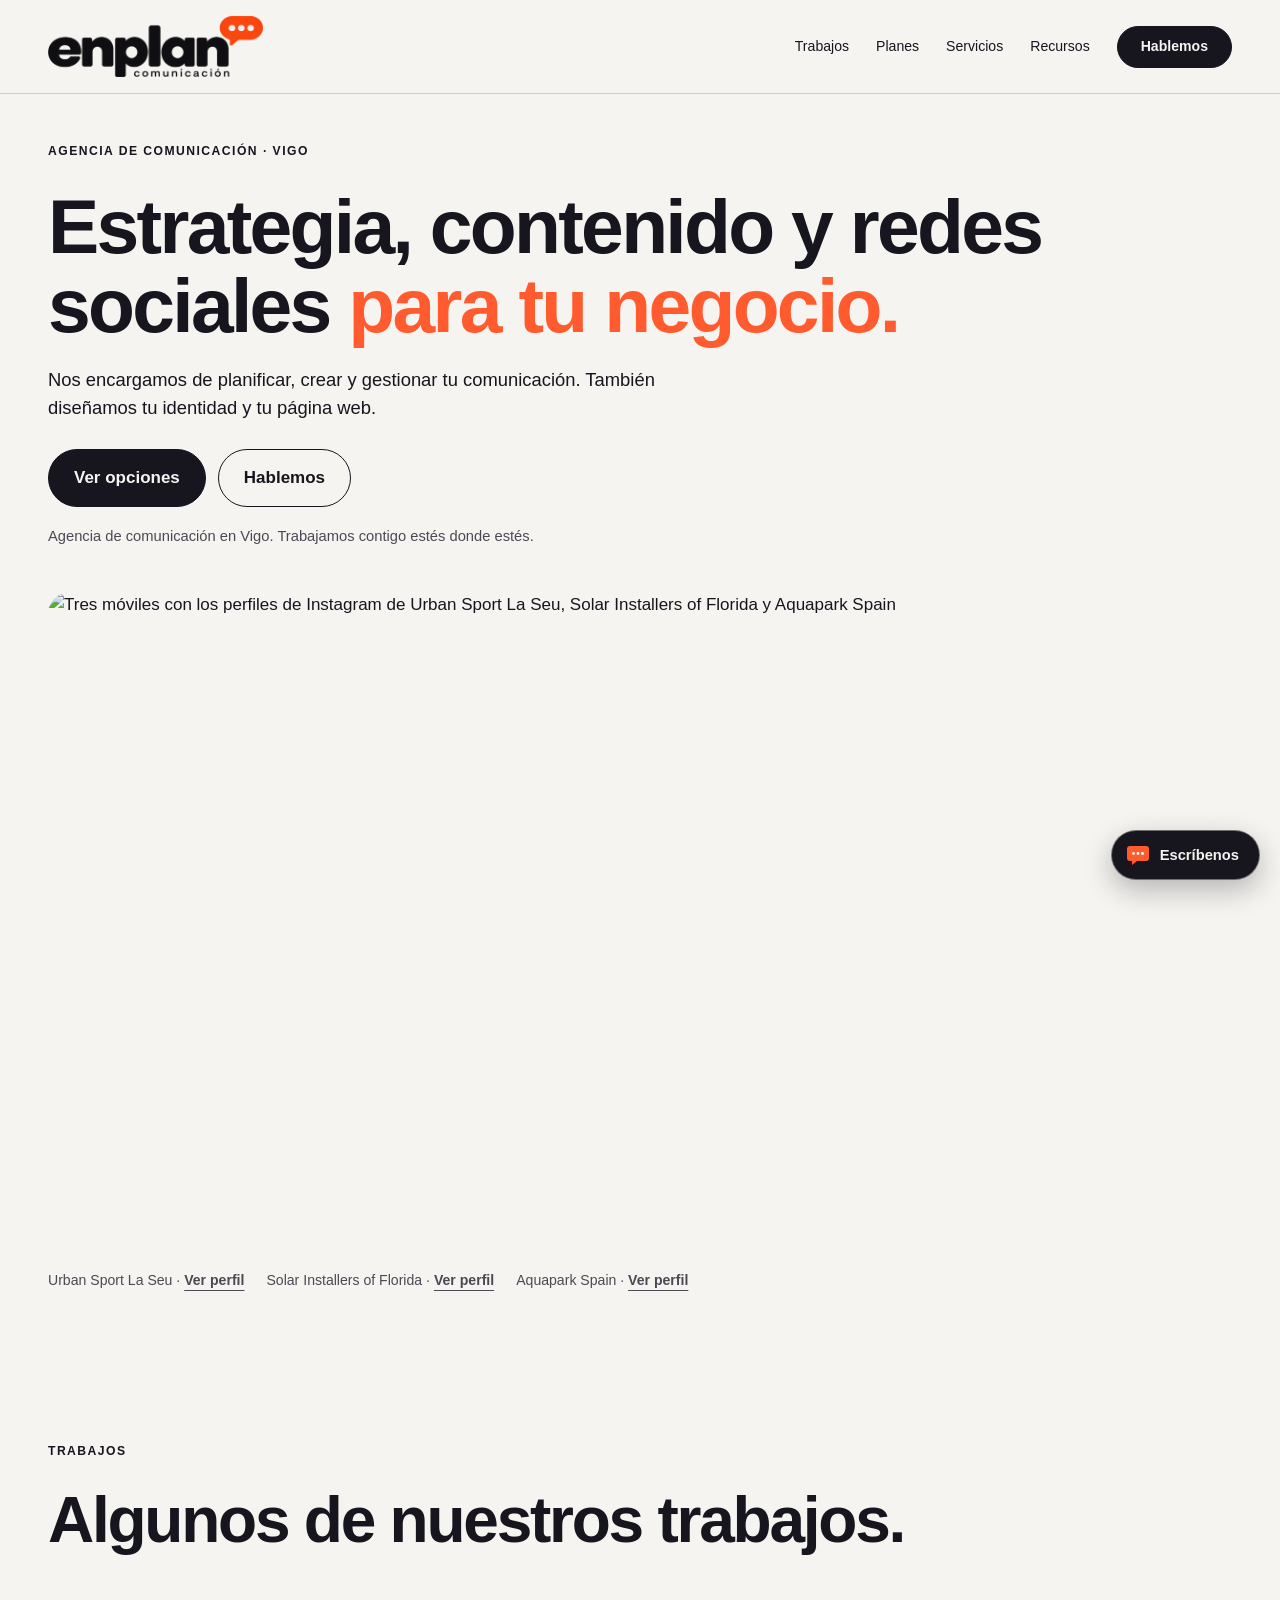
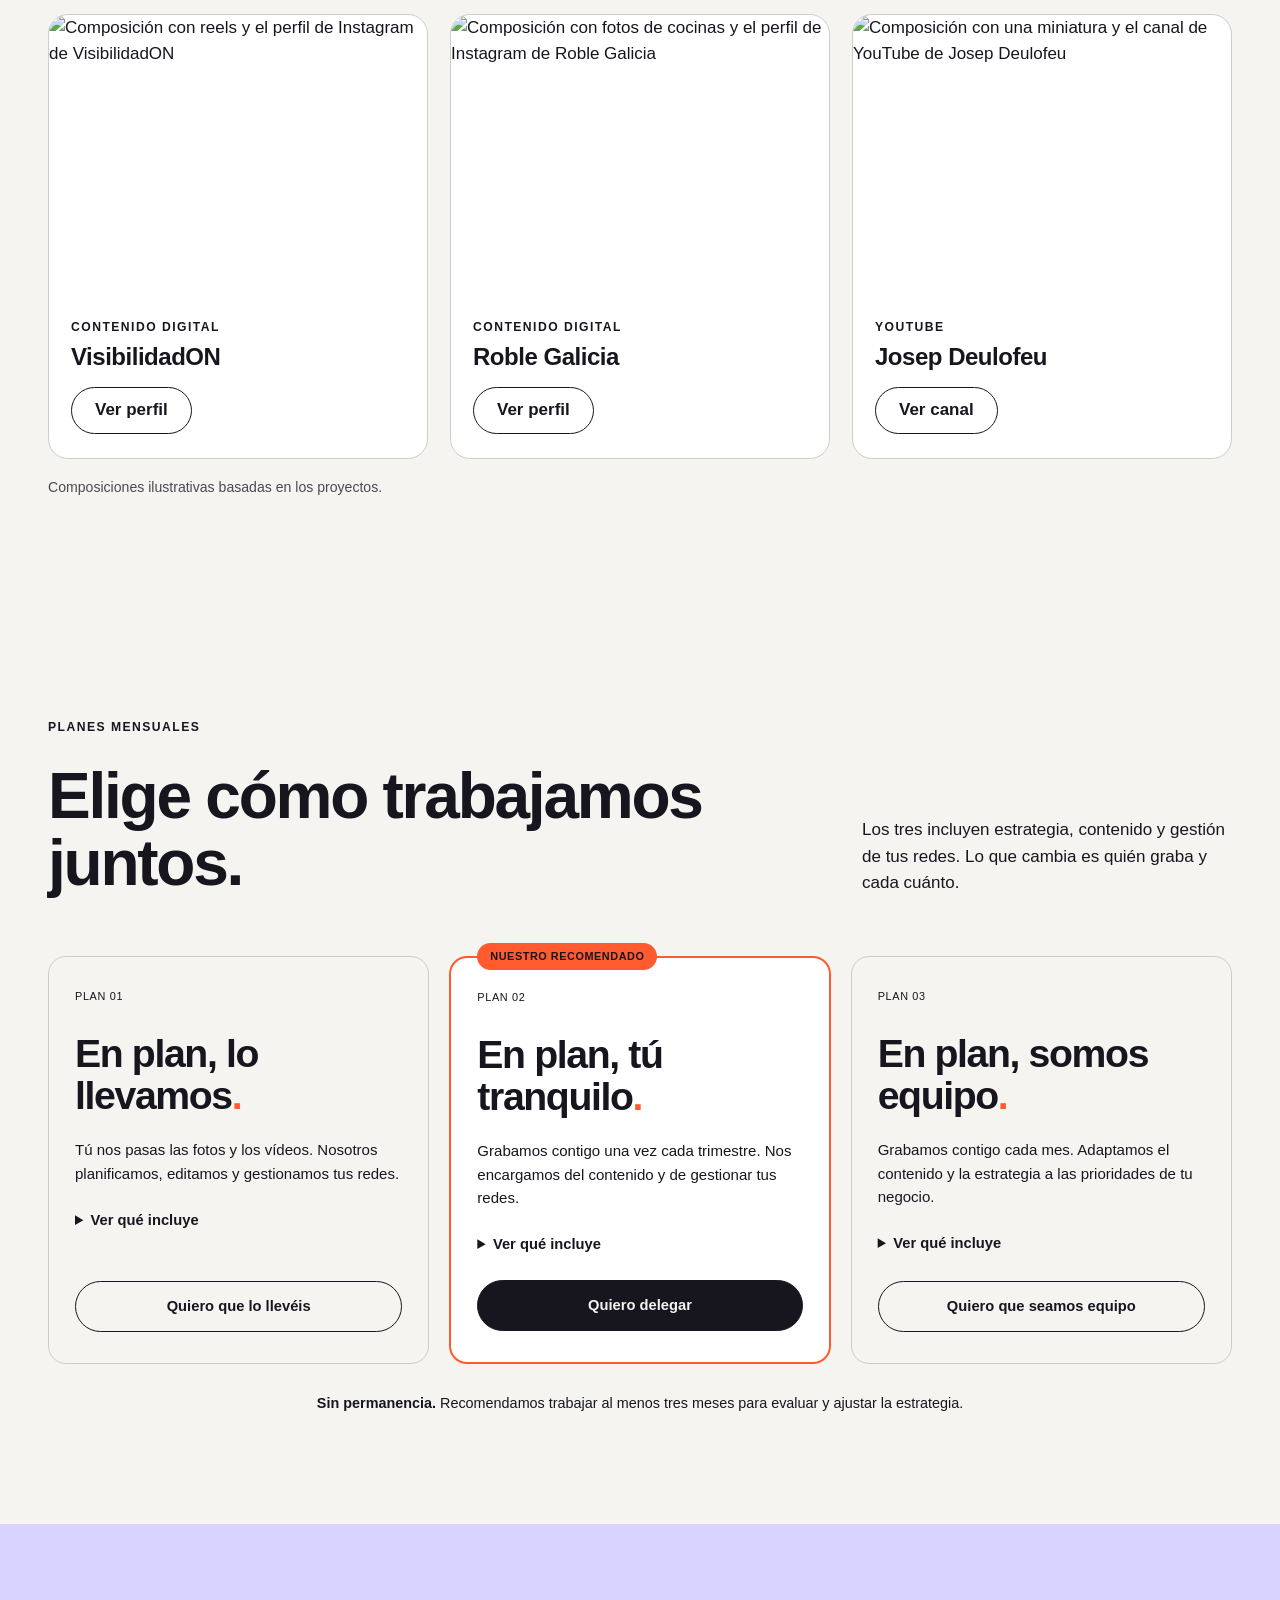
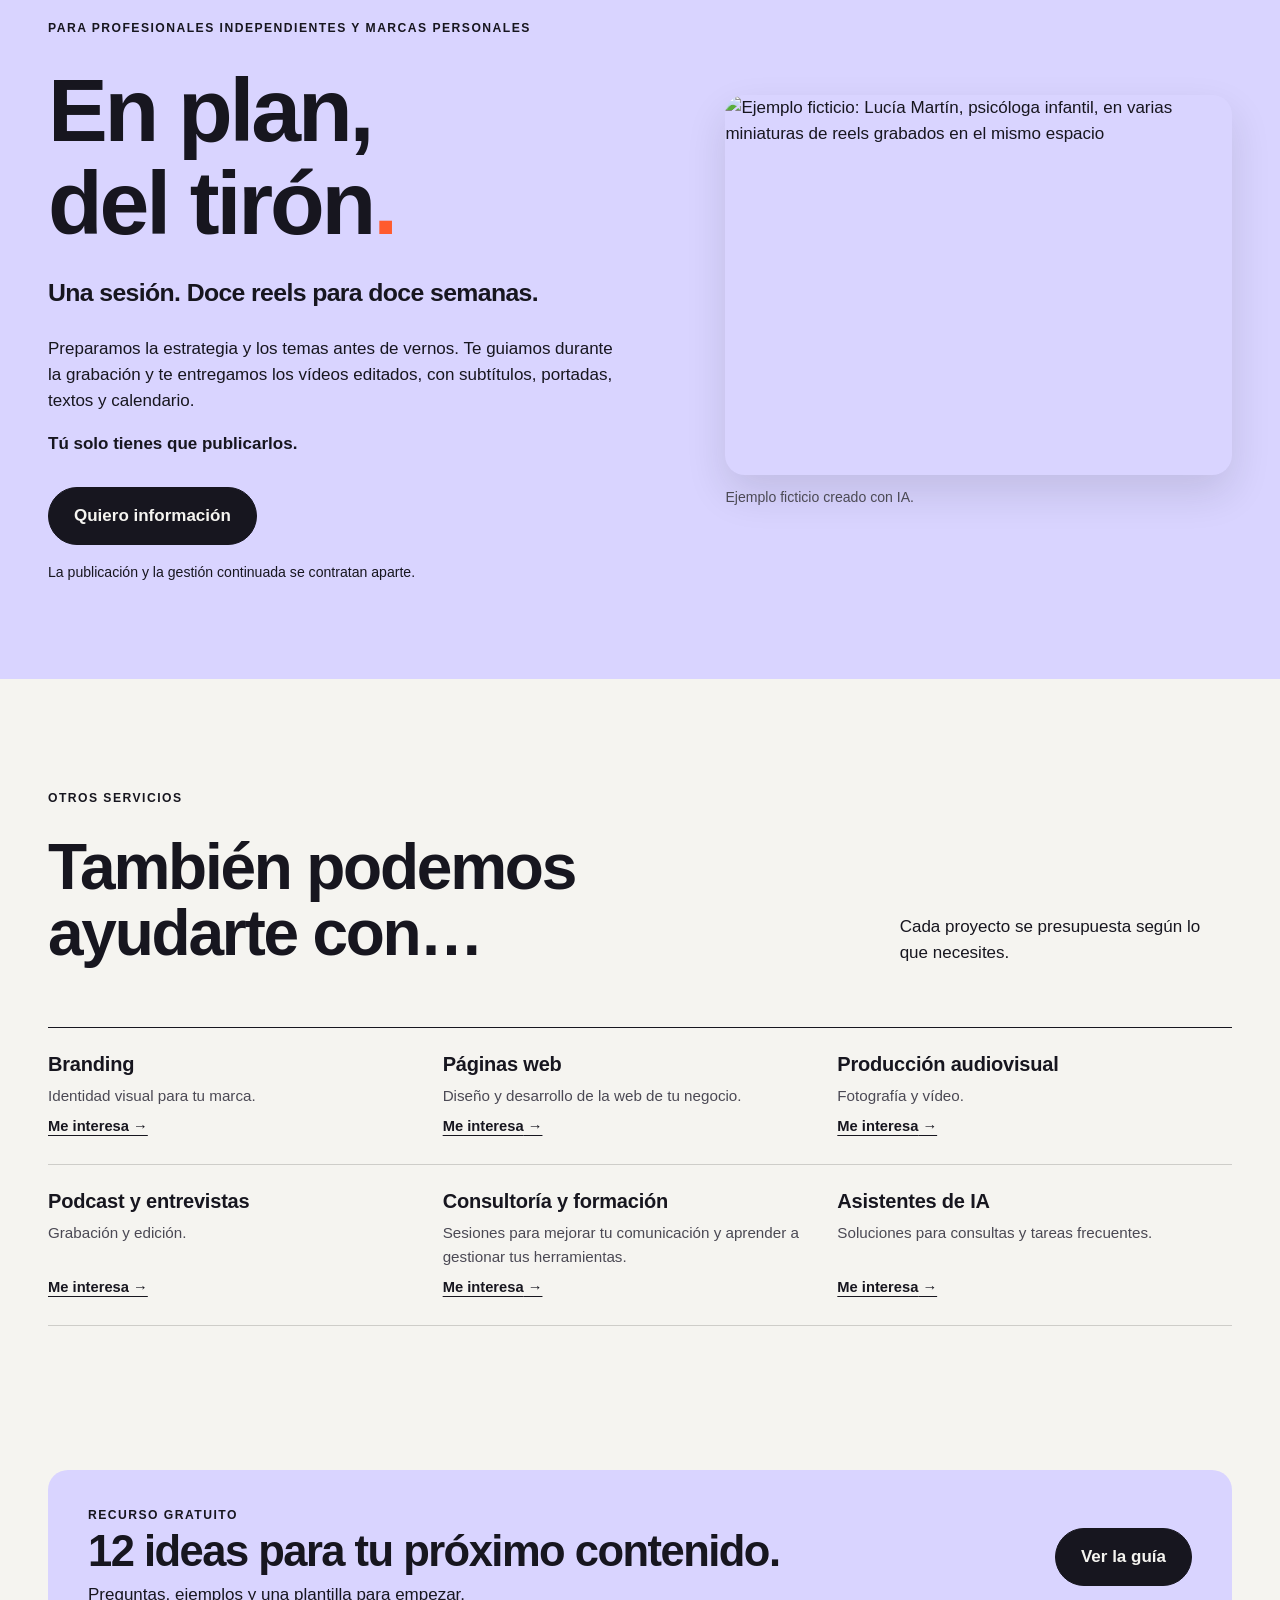
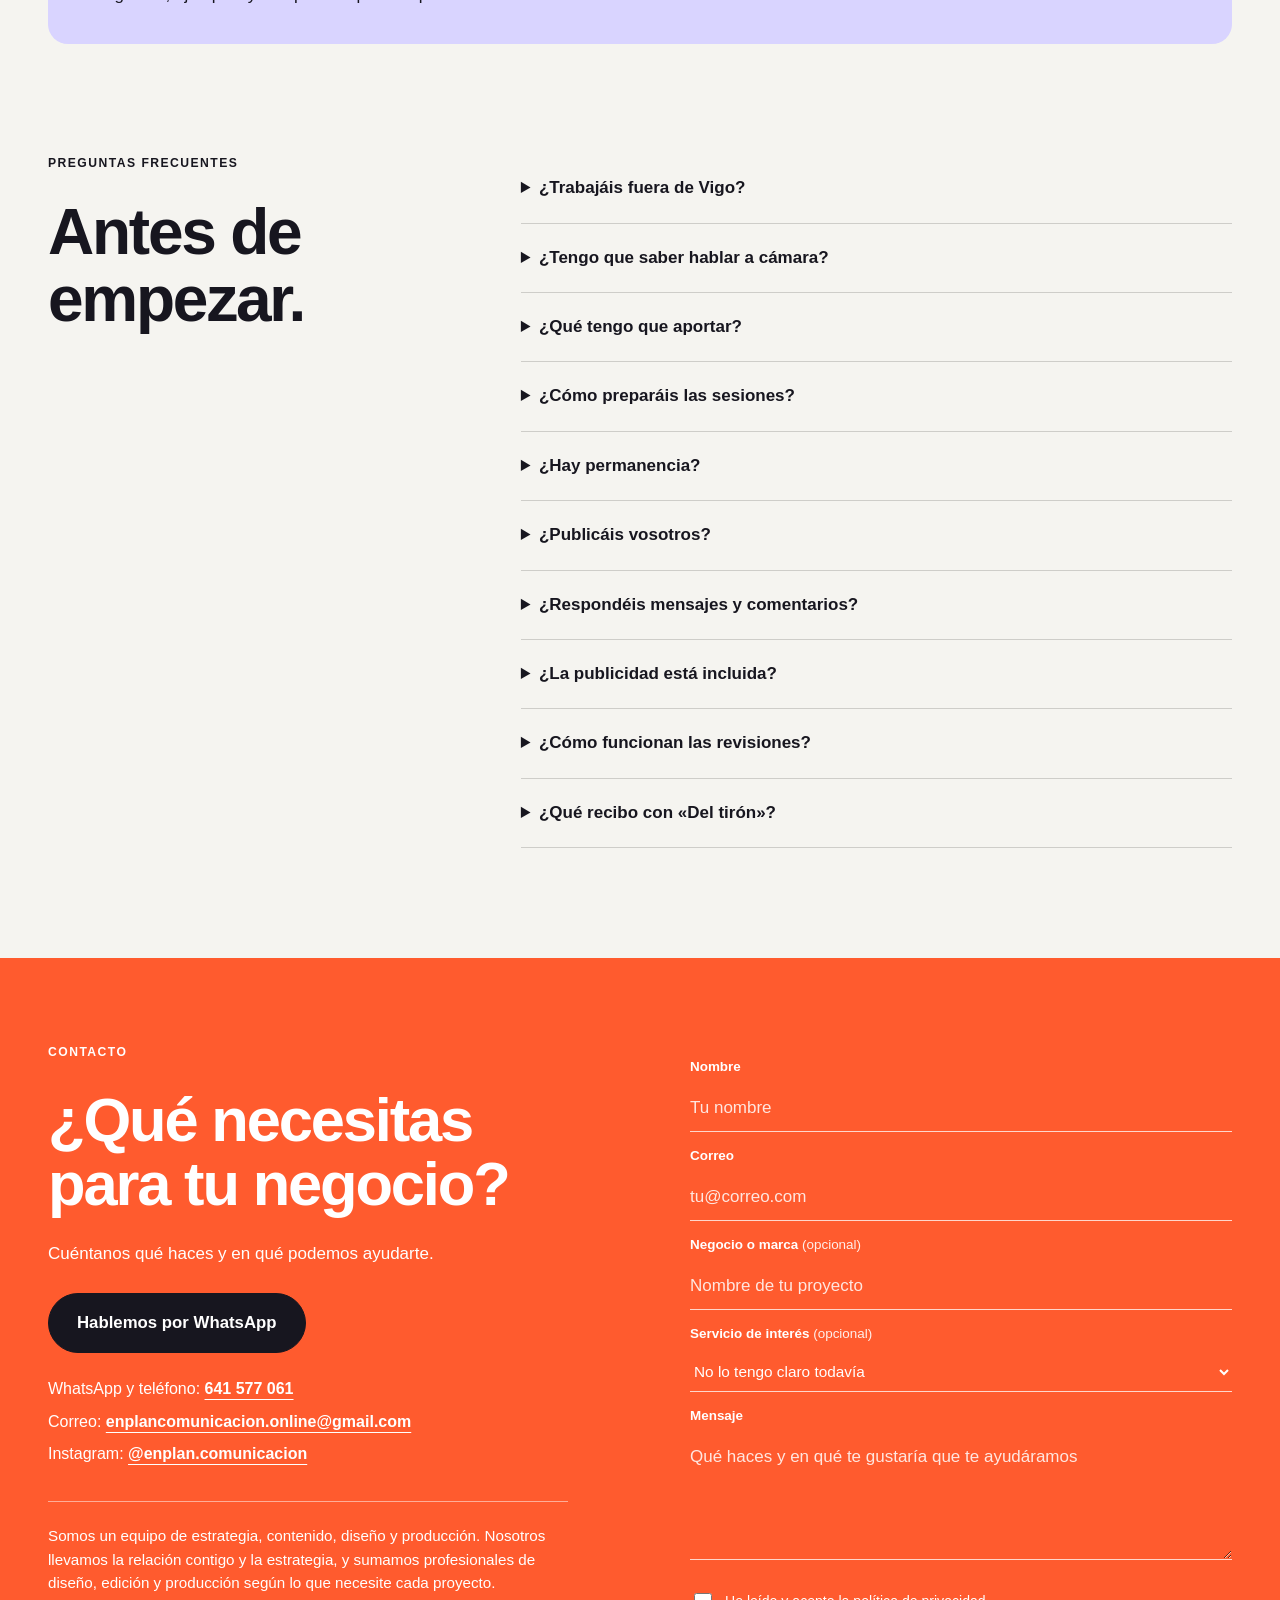
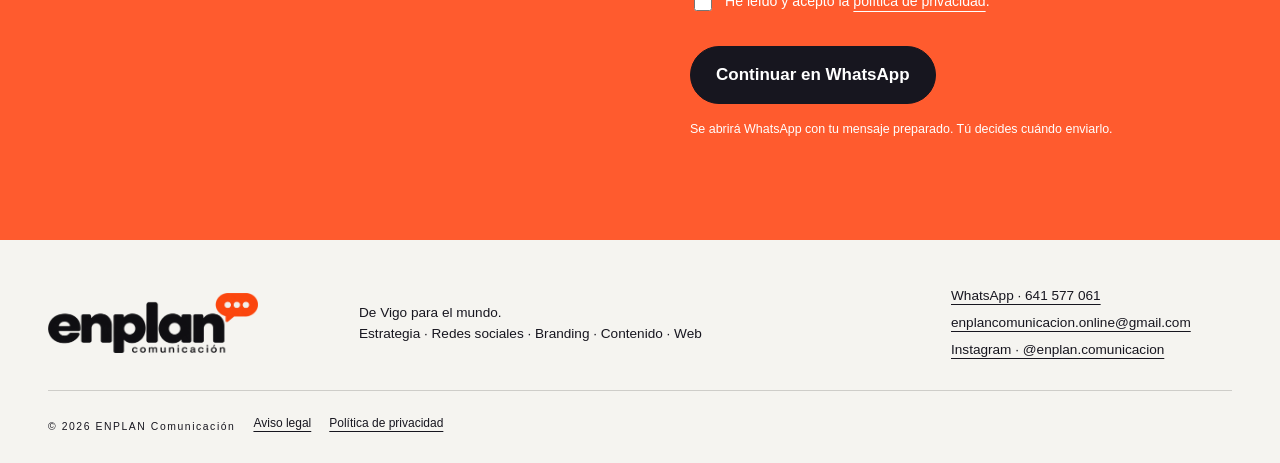
==== commit 83e1c348: "Add files via upload" ====
--- a/index.html
+++ b/index.html
@@ -19,7 +19,7 @@
 <meta name="twitter:card" content="summary_large_image">
 <link rel="icon" type="image/svg+xml" href="favicon.svg">
 <link rel="apple-touch-icon" href="apple-touch-icon.png">
-<link rel="preload" href="fonts/fredoka-latin-600-normal.woff2" as="font" type="font/woff2" crossorigin>
+<link rel="preload" href="fonts/outfit-latin-800-normal.woff2" as="font" type="font/woff2" crossorigin><link rel="preload" href="fonts/instrument-sans-latin-400-normal.woff2" as="font" type="font/woff2" crossorigin>
 <link rel="stylesheet" href="styles.css">
 <script type="application/ld+json">
 {"@context":"https://schema.org","@type":"ProfessionalService","name":"ENPLAN Comunicación","description":"Agencia de comunicación en Vigo: estrategia, redes sociales, branding, contenido y páginas web.","url":"https://enplancomunicacion.online/","logo":"https://enplancomunicacion.online/logo.png","image":"https://enplancomunicacion.online/og-image.png","email":"enplancomunicacion.online@gmail.com","telephone":"+34641577061","address":{"@type":"PostalAddress","addressLocality":"Vigo","addressRegion":"Pontevedra","postalCode":"36202","addressCountry":"ES"},"areaServed":["Vigo","Galicia","España"],"sameAs":["https://www.instagram.com/enplan.comunicacion/"],"priceRange":"€€"}
@@ -27,43 +27,70 @@
 </head>
 <body>
 <a class="skip" href="#contenido">Saltar al contenido</a>
-<header class="header"><a class="brand" href="#inicio" aria-label="ENPLAN Comunicación, inicio"><img class="logo-completo" src="logo.png" alt="ENPLAN Comunicación" width="900" height="268"></a><button class="menu-toggle" aria-expanded="false" aria-controls="navigation">Menú</button><nav id="navigation" aria-label="Principal"><a href="#planes">Planes</a><a href="#servicios">Servicios</a><a href="#nosotros">Nosotros</a><a href="#recursos">Recursos</a><a class="button small" href="#contacto">Hablemos</a></nav></header>
+<header class="header"><a class="brand" href="#inicio" aria-label="ENPLAN Comunicación, inicio"><img class="logo-completo" src="logo.png" alt="ENPLAN Comunicación" width="900" height="257"></a><button class="menu-toggle" aria-expanded="false" aria-controls="navigation">Menú</button><nav id="navigation" aria-label="Principal"><a href="#trabajos">Trabajos</a><a href="#planes">Planes</a><a href="#servicios">Servicios</a><a href="#recursos">Recursos</a><a class="button small" href="#contacto">Hablemos</a></nav></header>
 <main id="contenido">
-<section class="hero wrap" id="inicio"><div class="hero-top"><span class="eyebrow">AGENCIA DE COMUNICACIÓN · VIGO &amp; DONDE ESTÉS</span><span class="edition">Estrategia con personalidad.</span></div><h1>En plan…<br>que tu marca<br><span class="orange">se vea</span> y conecte<span class="orange">.</span></h1><div class="hero-bottom"><p>Lo que haces merece contarse bien. Le damos voz, imagen y dirección a tu negocio para que llegue a las personas adecuadas.</p><div><a class="button" href="#planes">Encuentra tu opción</a><a class="text-link" href="#contacto">Cuéntanos qué tienes en mente</a></div></div><div class="disciplines"><span>Estrategia</span><span>Redes sociales</span><span>Branding</span><span>Contenido</span><span>Web</span></div></section>
-<section class="problem dark"><div class="wrap problem-grid"><div><span class="eyebrow">TE SUENA, ¿VERDAD?</span><h2>Mucho que contar.<br>Poco tiempo<br>para hacerlo.</h2></div><div class="problem-list"><p>«Tengo ideas, pero no sé por dónde empezar».</p><p>«Las redes siempre se quedan para después».</p><p>«Lo mío lo sé hacer. Contarlo ya es otra historia».</p><div class="answer">Ahí entramos nosotros.<br><span>Ordenamos las ideas y nos ponemos a crear contigo.</span></div></div></div></section>
-<section class="section wrap" id="planes"><div class="section-heading"><div><span class="eyebrow">UNA FORMA DE TRABAJAR PARA CADA MOMENTO</span><h2>¿En qué plan estás?</h2></div><p>La misma constancia en tus redes. Distintas formas de producir el contenido y acompañar a tu negocio.</p></div>
-<div class="plans">
-<article class="plan"><span class="plan-number">01 / DIRECCIÓN Y GESTIÓN</span><h3>En plan,<br>lo llevamos<span>.</span></h3><p class="plan-lead">Tú llevas tu negocio.<br>Nosotros, tus redes.</p><p>Tienes fotos, vídeos e ideas. Les damos forma, intención y continuidad para que publicar deje de ser una tarea pendiente.</p><div class="difference">Tú aportas el material, con nuestra orientación.</div><div class="price">250 €<span>/mes + IVA</span></div><a class="button outline" href="#contacto" data-plan="En plan, lo llevamos">Quiero que lo llevéis</a><details><summary>Cómo trabajamos contigo</summary><ul><li>Estrategia y calendario mensual.</li><li>Orientación para crear y enviar material.</li><li>Creación, edición y publicación.</li><li>Optimización del perfil y coherencia visual.</li><li>Informe mensual y apoyo por WhatsApp.</li></ul></details></article>
-<article class="plan recommended"><span class="recommended-tag">NUESTRO RECOMENDADO</span><span class="plan-number">02 / GESTIÓN + PRODUCCIÓN</span><h3>En plan,<br>tú tranquilo<span>.</span></h3><p class="plan-lead">Que tus redes no dependan<br>de acordarte de grabar.</p><p>Preparamos una sesión contigo cada trimestre y convertimos ese material en una comunicación constante durante los meses siguientes.</p><div class="difference">Delegas las redes y la creación de fotos y vídeos.</div><div class="price">380 €<span>/mes + IVA</span></div><a class="button" href="#contacto" data-plan="En plan, tú tranquilo">Quiero delegar</a><details><summary>Cómo trabajamos contigo</summary><ul><li>Todo el acompañamiento del primer plan.</li><li>Sesión trimestral de hasta tres horas.</li><li>Ideas, preparación y dirección de la sesión.</li><li>Selección y organización del material.</li><li>Una campaña mensual de Meta Ads de tres días, con inversión incluida.</li></ul></details></article>
-<article class="plan"><span class="plan-number">03 / ACOMPAÑAMIENTO MENSUAL</span><h3>En plan,<br>somos equipo<span>.</span></h3><p class="plan-lead">Tu próximo paso,<br>con alguien a tu lado.</p><p>Conocemos tu negocio de cerca. Cada mes creamos contenido actualizado y lo orientamos hacia una prioridad comercial contigo.</p><div class="difference">Una visita mensual y dirección de contenido y comercial.</div><div class="price">480 €<span>/mes + IVA</span></div><a class="button outline" href="#contacto" data-plan="En plan, somos equipo">Quiero que seamos equipo</a><details><summary>Cómo trabajamos contigo</summary><ul><li>Gestión de contenido y redes.</li><li>Sesión mensual de hasta una hora y media.</li><li>Reunión mensual y un objetivo comercial principal.</li><li>Mensajes y acciones dentro del contenido contratado.</li><li>Seguimiento de resultados y oportunidades registradas.</li><li>Una campaña mensual de Meta Ads de tres días, con inversión incluida.</li></ul></details></article>
-</div><div class="plan-notes"><p><strong>Sin permanencia.</strong> Recomendamos al menos tres meses para poner en marcha, observar y ajustar la estrategia.</p><details><summary>Lo que comparten los tres planes</summary><p>Cuatro reels y cuatro posts o carruseles al mes; estrategia, planificación, guiones, textos, edición, diseño, programación, publicación e informe mensual. Optimización inicial del perfil y ajustes cuando sean necesarios.</p><p>Una ronda de cambios por entrega. Carruseles de hasta cinco diapositivas. Orientación por WhatsApp de lunes a viernes en horario laboral. La atención diaria de mensajes y comentarios no está incluida.</p></details></div></section>
-<section class="batch lavender" id="del-tiron"><div class="wrap batch-grid"><div><span class="eyebrow">PARA PROFESIONALES Y MARCAS PERSONALES</span><h2>En plan,<br>del tirón<span class="orange">.</span></h2><p class="batch-subtitle">Una quedada.<br>Tres meses de contenido encaminados.</p><p>Tienes mucho que aportar y poco tiempo para grabar. Antes de vernos definimos la estrategia y preparamos los temas. En la sesión, te acompañamos frente a la cámara y grabamos todo el contenido previsto.</p><p>Después, te lo entregamos editado, con textos, portadas y calendario. Tú solo tienes que publicarlo.</p><div class="batch-buy"><strong>380 € <small>+ IVA por jornada</small></strong><a class="button" href="#contacto" data-plan="En plan, del tirón">Quiero mi quedada</a></div></div><div class="batch-detail"><div class="big-number">12<span>reels listos<br>para publicar</span></div><div class="week-grid" aria-label="Calendario de doce semanas"><span>01</span><span>02</span><span>03</span><span>04</span><span>05</span><span>06</span><span>07</span><span>08</span><span>09</span><span>10</span><span>11</span><span>12</span></div><p>Un reel por semana, durante doce semanas.</p><ol><li><strong>Antes:</strong> hablamos, definimos y preparamos.</li><li><strong>Durante:</strong> te guiamos y grabamos.</li><li><strong>Después:</strong> editamos y organizamos.</li></ol><p class="fine">Incluye edición, subtítulos, portadas, textos y calendario. La publicación y gestión continuada se contratan aparte.</p></div></div></section>
-<section class="section wrap" id="servicios"><div class="section-heading"><div><span class="eyebrow">OTRAS FORMAS DE CREAR CONTIGO</span><h2>Más allá del feed.</h2></div><p>Tu comunicación puede necesitar una nueva imagen, una web o una buena conversación. También estamos para eso.</p></div><div class="services">
-<details><summary><span>01</span><h3>Branding e identidad</h3><b>+</b></summary><div><h4>Que tu imagen esté a la altura de lo que haces.</h4><p>Creamos o renovamos la identidad de tu marca para que tenga personalidad, coherencia y una dirección visual clara.</p><a href="#contacto" data-plan="Branding e identidad visual">Quiero trabajar mi marca</a></div></details>
-<details><summary><span>02</span><h3>Páginas web</h3><b>+</b></summary><div><h4>Que quien te encuentre sepa por qué elegirte.</h4><p>Ordenamos tus contenidos, preparamos los textos y creamos una web coherente con tu marca, adaptada a móvil y orientada a facilitar el contacto.</p><a href="#contacto" data-plan="Página web">Quiero una web para mi negocio</a></div></details>
-<details><summary><span>03</span><h3>Producción audiovisual</h3><b>+</b></summary><div><p>Fotos y vídeos para presentar tus servicios, productos, espacios, personas o eventos. Empezamos por saber qué queremos contar.</p><a href="#contacto" data-plan="Producción audiovisual">Necesito fotos y vídeos</a></div></details>
-<details><summary><span>04</span><h3>Podcast y entrevistas</h3><b>+</b></summary><div><p>Conversaciones que merecen llegar más lejos. Te ayudamos con el formato, la producción, la edición y las piezas para otros canales.</p><a href="#contacto" data-plan="Podcast y entrevistas">Hablemos de mi podcast</a></div></details>
-<details><summary><span>05</span><h3>Consultoría y formación</h3><b>+</b></summary><div><p>Ordena tu comunicación o aprende a crear y gestionar contenido con más autonomía. Trabajamos sobre las necesidades de tu negocio o equipo.</p><a href="#contacto" data-plan="Consultoría y formación">Quiero definir mi estrategia</a></div></details>
-<details><summary><span>06</span><h3>Asistentes de IA</h3><b>+</b></summary><div><p>Asistentes personalizados para orientar a tus clientes, responder preguntas habituales y derivar las consultas que requieren atención humana.</p><a href="#contacto" data-plan="Asistente de IA">Quiero explorar esta opción</a></div></details></div><p class="fine">Estos servicios se presupuestan según las necesidades del proyecto.</p></section>
-<section class="about dark" id="nosotros"><div class="wrap about-grid"><div><span class="eyebrow">DAVID + VANESSA · TUS PARTNERS DE COMUNICACIÓN</span><h2>En plan,<br>cuenta con<br>nosotros.</h2><p class="about-intro">Tú conoces tu negocio como nadie. Nosotros queremos conocerlo casi tan bien como tú.</p><p>Qué te hace diferente, qué te gustaría conseguir y esa idea que llevas tiempo queriendo poner en marcha. Cuéntanos: por ahí empezamos.</p><p>Somos David y Vanessa. Nos implicamos en tu marca para entenderla, darle visibilidad y ayudarte a encontrar nuevas oportunidades a través de la estrategia, las redes sociales y el contenido.</p></div><div><div class="person"><h3>David</h3><p class="person-tagline">El del podcast «Desde Abajo».</p><p>De una buena conversación puede salir una gran idea. Con David hablamos de negocio, de oportunidades y de ese siguiente paso que quieres dar. Él aporta la mirada comercial para conectar lo que comunicamos con lo que quieres conseguir.</p></div><div class="person"><h3>Vanessa</h3><p class="person-tagline">La del «sí, vamos a hacerlo».</p><p>Le cuentas una idea y ya está pensando cómo darle forma. Le encanta crear, probar y enseñar lo que sabe. Te ayuda a ordenar lo que quieres contar, a soltarte frente a la cámara y a descubrir que comunicar puede ser más fácil de lo que pensabas.</p></div><div class="about-close"><h3>Tu negocio, con nosotros a tu lado.</h3><p>Queremos que puedas escribirnos un «oye, se me ha ocurrido una cosa» y encontrar un equipo con ganas de escucharte y ponerse manos a la obra.</p><a class="button about-cta" href="#contacto">Vamos a conocernos</a></div></div></div></section>
-<section class="section wrap" id="proceso"><span class="eyebrow">DEL «NO SÉ POR DÓNDE EMPEZAR» AL «YA ESTÁ EN MARCHA»</span><h2>Así nos ponemos a ello.</h2><div class="process"><div><span>01</span><h3>Te escuchamos.</h3><p>Tu negocio, tus prioridades y lo que necesitas resolver.</p></div><div><span>02</span><h3>Damos dirección.</h3><p>Decidimos qué contar, a quién y con qué intención.</p></div><div><span>03</span><h3>Creamos contigo.</h3><p>Ideas, sesiones y piezas que llevan la estrategia a la práctica.</p></div><div><span>04</span><h3>Lo movemos.</h3><p>Publicamos y revisamos, o te entregamos el contenido listo si eliges «Del tirón».</p></div></div></section>
-<section class="resource wrap" id="recursos"><div><span class="eyebrow">EN PLAN ÚTIL · RECURSO GRATUITO</span><h2>Lo sabes hacer.<br>Ahora, cuéntalo.</h2><p>Doce ideas para convertir tu experiencia en contenido. Con preguntas, ejemplos y una plantilla para empezar sin quedarte mirando la pantalla.</p><a class="button" href="guia.html">Ver las doce ideas</a></div><div class="resource-note"><span>PARA TU PRÓXIMO REEL</span><p>¿Qué te preguntan tus clientes<br><em>una y otra vez?</em></p><span>Ahí tienes tu primera idea.</span></div></section>
-<section class="section wrap faq" id="preguntas"><div><span class="eyebrow">ANTES DE EMPEZAR</span><h2>En plan,<br>sin dudas.</h2></div><div id="faq-list">
-<details><summary>¿Trabajáis con clientes fuera de Vigo?</summary><p>Sí. Nos trasladamos para trabajar contigo. Si estás lejos, buscamos la mejor forma de combinar trabajo a distancia y producción. Los desplazamientos se acuerdan antes de empezar.</p></details>
-<details><summary>¿Tengo que saber hablar a cámara?</summary><p>No. Preparamos contigo lo que vas a contar y te acompañamos durante la grabación. No tienes que memorizar un discurso ni hacerlo perfecto a la primera.</p></details>
-<details><summary>¿Qué material tengo que aportar?</summary><p>Primero necesitamos conocer tu negocio y tus objetivos. En «Lo llevamos» te orientamos para que nos envíes fotos y vídeos. En los planes con producción, creamos ese material contigo.</p></details>
-<details><summary>¿Cómo preparáis las sesiones?</summary><p>Definimos la estrategia, compartimos nuestras ideas y coordinamos fecha, espacio y preparación. Llegas sabiendo qué vamos a hacer.</p></details>
-<details><summary>¿Hay permanencia?</summary><p>No. Recomendamos trabajar durante al menos tres meses para reunir información, observar la evolución y ajustar. Es una recomendación de trabajo, no una garantía de resultados.</p></details>
-<details><summary>¿Publicáis vosotros el contenido?</summary><p>Sí, en los planes de gestión publicamos el contenido aprobado. Si prefieres, te lo entregamos listo. En «Del tirón», publicas tú con nuestro calendario; la gestión puede contratarse aparte.</p></details>
-<details><summary>¿Respondéis mensajes y comentarios?</summary><p>La atención diaria no está incluida. Podemos detectar y derivar alguna consulta, pero el trato directo se mantiene con tu negocio. También podemos presupuestar un asistente de IA para preguntas habituales.</p></details>
-<details><summary>¿La publicidad está incluida?</summary><p>En «Tú tranquilo» y «Somos equipo» incluimos una campaña de Meta Ads de tres días al mes, con inversión publicitaria incluida en la cuota y ajustada a las necesidades de la campaña.</p></details>
-<details><summary>¿Cómo funcionan las revisiones?</summary><p>Subimos el contenido a Drive y te avisamos. Tienes dos días laborables para enviar observaciones, con una ronda de cambios incluida. Sin comentarios en ese plazo, consideramos el contenido aprobado y seguimos el calendario.</p></details>
-<details><summary>¿Qué recibo después de «Del tirón»?</summary><p>Una estrategia para tres meses y doce reels listos: edición, subtítulos, portadas, textos y calendario. Un reel por semana durante doce semanas, grabados en una sesión que preparamos contigo previamente.</p></details>
-<details><summary>¿Y si necesito algo más?</summary><p>Hablamos contigo y preparamos un presupuesto antes de realizar piezas, campañas o servicios adicionales.</p></details>
+<section class="hero wrap" id="inicio">
+<div class="hero-text">
+<span class="eyebrow">AGENCIA DE COMUNICACIÓN · VIGO</span>
+<h1>Estrategia, contenido y redes sociales <span class="orange">para tu negocio.</span></h1>
+<p class="hero-lead">Nos encargamos de planificar, crear y gestionar tu comunicación. También diseñamos tu identidad y tu página web.</p>
+<div class="hero-actions"><a class="button" href="#planes">Ver opciones</a><a class="button outline" href="#contacto">Hablemos</a></div>
+<p class="hero-note">Agencia de comunicación en Vigo. Trabajamos contigo estés donde estés.</p>
+</div>
+<figure class="hero-media"><picture><source type="image/webp" srcset="img/trabajos-redes-760.webp 760w, img/trabajos-redes.webp 1672w" sizes="(max-width: 760px) 100vw, 1240px"><img src="img/trabajos-redes.jpg" width="1672" height="941" alt="Tres móviles con los perfiles de Instagram de Urban Sport La Seu, Solar Installers of Florida y Aquapark Spain" decoding="async" fetchpriority="high"></picture>
+<figcaption><span>Urban Sport La Seu · <a href="https://www.instagram.com/urbansportlaseu/" target="_blank" rel="noopener">Ver perfil</a></span><span>Solar Installers of Florida · <a href="https://www.instagram.com/solarinstallersofflorida/" target="_blank" rel="noopener">Ver perfil</a></span><span>Aquapark Spain · <a href="https://www.instagram.com/aquaparkspain/" target="_blank" rel="noopener">Ver perfil</a></span></figcaption></figure>
+</section>
+
+<section class="section wrap" id="trabajos">
+<div class="section-heading"><div><span class="eyebrow">TRABAJOS</span><h2>Algunos de nuestros trabajos.</h2></div></div>
+<div class="works">
+<article class="work-card"><picture><source type="image/webp" srcset="img/visibilidadon-760.webp 760w, img/visibilidadon.webp 1448w" sizes="(max-width: 760px) 100vw, 33vw"><img src="img/visibilidadon.jpg" width="1448" height="1086" alt="Composición con reels y el perfil de Instagram de VisibilidadON" decoding="async" loading="lazy"></picture><div class="work-body"><span class="eyebrow">CONTENIDO DIGITAL</span><h3>VisibilidadON</h3><a class="button outline small" href="https://www.instagram.com/visibilidadon/" target="_blank" rel="noopener">Ver perfil<span class="visually-hidden"> de VisibilidadON (se abre en otra pestaña)</span></a></div></article>
+<article class="work-card"><picture><source type="image/webp" srcset="img/roble-galicia-760.webp 760w, img/roble-galicia.webp 1448w" sizes="(max-width: 760px) 100vw, 33vw"><img src="img/roble-galicia.jpg" width="1448" height="1086" alt="Composición con fotos de cocinas y el perfil de Instagram de Roble Galicia" decoding="async" loading="lazy"></picture><div class="work-body"><span class="eyebrow">CONTENIDO DIGITAL</span><h3>Roble Galicia</h3><a class="button outline small" href="https://www.instagram.com/roblegalicia_/" target="_blank" rel="noopener">Ver perfil<span class="visually-hidden"> de Roble Galicia (se abre en otra pestaña)</span></a></div></article>
+<article class="work-card"><picture><source type="image/webp" srcset="img/josep-deulofeu-760.webp 760w, img/josep-deulofeu.webp 1448w" sizes="(max-width: 760px) 100vw, 33vw"><img src="img/josep-deulofeu.jpg" width="1448" height="1086" alt="Composición con una miniatura y el canal de YouTube de Josep Deulofeu" decoding="async" loading="lazy"></picture><div class="work-body"><span class="eyebrow">YOUTUBE</span><h3>Josep Deulofeu</h3><a class="button outline small" href="https://www.youtube.com/@josepdeulofeuSEO" target="_blank" rel="noopener">Ver canal<span class="visually-hidden"> de Josep Deulofeu (se abre en otra pestaña)</span></a></div></article>
+</div>
+<p class="works-note">Composiciones ilustrativas basadas en los proyectos.</p>
+</section>
+
+<section class="section wrap" id="planes">
+<div class="section-heading"><div><span class="eyebrow">PLANES MENSUALES</span><h2>Elige cómo trabajamos juntos.</h2></div><p>Los tres incluyen estrategia, contenido y gestión de tus redes. Lo que cambia es quién graba y cada cuánto.</p></div>
+<div class="plans"><article class="plan"><span class="plan-number">PLAN 01</span><h3>En plan, lo llevamos<span>.</span></h3><p class="plan-desc">Tú nos pasas las fotos y los vídeos. Nosotros planificamos, editamos y gestionamos tus redes.</p><details><summary>Ver qué incluye</summary><ul><li>Orientación para crear y enviarnos tu material</li><li>4 reels y 4 posts o carruseles al mes</li><li>Estrategia, planificación y calendario mensual</li><li>Guiones, textos, edición y diseño</li><li>Programación y publicación</li><li>Optimización inicial del perfil</li><li>Informe mensual</li><li>Orientación por WhatsApp de lunes a viernes en horario laboral</li><li>Una ronda de cambios por entrega · carruseles de hasta cinco diapositivas</li></ul></details><a class="button outline" href="#contacto" data-plan="En plan, lo llevamos">Quiero que lo llevéis</a></article><article class="plan recommended"><span class="recommended-tag">NUESTRO RECOMENDADO</span><span class="plan-number">PLAN 02</span><h3>En plan, tú tranquilo<span>.</span></h3><p class="plan-desc">Grabamos contigo una vez cada trimestre. Nos encargamos del contenido y de gestionar tus redes.</p><details><summary>Ver qué incluye</summary><ul><li>Sesión de grabación trimestral de hasta tres horas</li><li>Ideas, preparación y dirección de la sesión</li><li>Una campaña mensual de Meta Ads de tres días, con la inversión incluida</li><li>4 reels y 4 posts o carruseles al mes</li><li>Estrategia, planificación y calendario mensual</li><li>Guiones, textos, edición y diseño</li><li>Programación y publicación</li><li>Optimización inicial del perfil</li><li>Informe mensual</li><li>Orientación por WhatsApp de lunes a viernes en horario laboral</li><li>Una ronda de cambios por entrega · carruseles de hasta cinco diapositivas</li></ul></details><a class="button" href="#contacto" data-plan="En plan, tú tranquilo">Quiero delegar</a></article><article class="plan"><span class="plan-number">PLAN 03</span><h3>En plan, somos equipo<span>.</span></h3><p class="plan-desc">Grabamos contigo cada mes. Adaptamos el contenido y la estrategia a las prioridades de tu negocio.</p><details><summary>Ver qué incluye</summary><ul><li>Sesión de grabación mensual de hasta una hora y media</li><li>Reunión mensual y un objetivo comercial principal</li><li>Seguimiento de resultados y oportunidades registradas</li><li>Una campaña mensual de Meta Ads de tres días, con la inversión incluida</li><li>4 reels y 4 posts o carruseles al mes</li><li>Estrategia, planificación y calendario mensual</li><li>Guiones, textos, edición y diseño</li><li>Programación y publicación</li><li>Optimización inicial del perfil</li><li>Informe mensual</li><li>Orientación por WhatsApp de lunes a viernes en horario laboral</li><li>Una ronda de cambios por entrega · carruseles de hasta cinco diapositivas</li></ul></details><a class="button outline" href="#contacto" data-plan="En plan, somos equipo">Quiero que seamos equipo</a></article></div>
+<p class="plan-notes"><strong>Sin permanencia.</strong> Recomendamos trabajar al menos tres meses para evaluar y ajustar la estrategia.</p>
+</section>
+
+<section class="batch lavender" id="del-tiron"><div class="wrap batch-grid">
+<div><span class="eyebrow">PARA PROFESIONALES INDEPENDIENTES Y MARCAS PERSONALES</span><h2>En plan,<br>del tirón<span class="orange">.</span></h2><p class="batch-subtitle">Una sesión. Doce reels para doce semanas.</p><p>Preparamos la estrategia y los temas antes de vernos. Te guiamos durante la grabación y te entregamos los vídeos editados, con subtítulos, portadas, textos y calendario.</p><p><strong>Tú solo tienes que publicarlos.</strong></p><div class="batch-buy"><a class="button" href="#contacto" data-plan="En plan, del tirón">Quiero información</a></div><p class="fine">La publicación y la gestión continuada se contratan aparte.</p></div>
+<figure class="batch-media"><picture><source type="image/webp" srcset="img/del-tiron-ejemplo-760.webp 760w, img/del-tiron-ejemplo.webp 1448w" sizes="(max-width: 760px) 100vw, 50vw"><img src="img/del-tiron-ejemplo.jpg" width="1448" height="1086" alt="Ejemplo ficticio: Lucía Martín, psicóloga infantil, en varias miniaturas de reels grabados en el mismo espacio" decoding="async" loading="lazy"></picture><figcaption>Ejemplo ficticio creado con IA.</figcaption></figure>
 </div></section>
-<section class="contact orange-bg" id="contacto"><div class="wrap contact-grid"><div><span class="eyebrow">TU NEGOCIO TIENE ALGO QUE CONTAR</span><h2>Cuéntanos.<br>Empezamos<br>por ahí.</h2><p>No necesitas llegar con todo decidido. Dinos qué haces y qué te está frenando.</p><div id="direct-contact"></div></div><form id="contact-form"><label for="name">¿Cómo te llamas?</label><input id="name" name="name" required autocomplete="name" placeholder="Tu nombre"><label for="business">Tu negocio o marca</label><input id="business" name="business" required autocomplete="organization" placeholder="Nombre de tu proyecto"><div class="form-row"><div><label for="email">Tu correo</label><input id="email" name="email" type="email" required autocomplete="email" placeholder="tu@correo.com"></div><div><label for="location">¿Dónde estás?</label><input id="location" name="location" autocomplete="address-level2" placeholder="Tu ciudad"></div></div><label for="interest">¿Qué tienes en mente?</label><select id="interest" name="interest"><option>No lo tengo claro todavía</option><option>En plan, lo llevamos</option><option>En plan, tú tranquilo</option><option>En plan, somos equipo</option><option>En plan, del tirón</option><option>Branding e identidad visual</option><option>Página web</option><option>Producción audiovisual</option><option>Podcast y entrevistas</option><option>Consultoría y formación</option><option>Asistente de IA</option></select><label for="message">Cuéntanos un poco más</label><textarea id="message" name="message" rows="3" required placeholder="Qué haces y en qué te gustaría que te ayudáramos"></textarea><button class="button ink" type="submit" id="submit-button">Preparar mi mensaje</button><p class="fine" id="form-note">Prepara tu consulta para copiarla. Este formulario no envía ni almacena tus datos.</p><p role="status" id="form-status"></p><p class="fine">Al escribirnos, usamos tus datos solo para responder a tu consulta. Más información en la <a href="privacidad.html">política de privacidad</a>.</p><textarea id="prepared-message" aria-label="Mensaje preparado para copiar" readonly hidden rows="8"></textarea></form></div></section>
+
+<section class="section wrap" id="servicios">
+<div class="section-heading"><div><span class="eyebrow">OTROS SERVICIOS</span><h2>También podemos ayudarte con…</h2></div><p>Cada proyecto se presupuesta según lo que necesites.</p></div>
+<ul class="services-grid"><li><h3>Branding</h3><p>Identidad visual para tu marca.</p><a href="#contacto" data-plan="Branding">Me interesa<span class="visually-hidden">: Branding</span> →</a></li><li><h3>Páginas web</h3><p>Diseño y desarrollo de la web de tu negocio.</p><a href="#contacto" data-plan="Páginas web">Me interesa<span class="visually-hidden">: Páginas web</span> →</a></li><li><h3>Producción audiovisual</h3><p>Fotografía y vídeo.</p><a href="#contacto" data-plan="Producción audiovisual">Me interesa<span class="visually-hidden">: Producción audiovisual</span> →</a></li><li><h3>Podcast y entrevistas</h3><p>Grabación y edición.</p><a href="#contacto" data-plan="Podcast y entrevistas">Me interesa<span class="visually-hidden">: Podcast y entrevistas</span> →</a></li><li><h3>Consultoría y formación</h3><p>Sesiones para mejorar tu comunicación y aprender a gestionar tus herramientas.</p><a href="#contacto" data-plan="Consultoría y formación">Me interesa<span class="visually-hidden">: Consultoría y formación</span> →</a></li><li><h3>Asistentes de IA</h3><p>Soluciones para consultas y tareas frecuentes.</p><a href="#contacto" data-plan="Asistentes de IA">Me interesa<span class="visually-hidden">: Asistentes de IA</span> →</a></li></ul>
+</section>
+
+<section class="wrap" id="recursos"><div class="resource-card"><div><span class="eyebrow">RECURSO GRATUITO</span><h2>12 ideas para tu próximo contenido.</h2><p>Preguntas, ejemplos y una plantilla para empezar.</p></div><a class="button" href="guia.html">Ver la guía</a></div></section>
+
+<section class="section wrap faq" id="preguntas"><div><span class="eyebrow">PREGUNTAS FRECUENTES</span><h2>Antes de empezar.</h2></div><div id="faq-list"><details><summary>¿Trabajáis fuera de Vigo?</summary><p>Sí. Podemos desplazarnos y, si estás lejos, organizamos contigo la mejor forma de trabajar. Los posibles gastos de desplazamiento se concretan en la propuesta.</p></details><details><summary>¿Tengo que saber hablar a cámara?</summary><p>No. Preparamos los temas contigo y te guiamos durante la grabación.</p></details><details><summary>¿Qué tengo que aportar?</summary><p>Información sobre tu negocio y acceso al material o herramientas que necesitemos. En «Lo llevamos», también aportas las fotos y los vídeos, con nuestra orientación.</p></details><details><summary>¿Cómo preparáis las sesiones?</summary><p>Definimos la estrategia, proponemos los temas y coordinamos contigo la sesión antes de grabar.</p></details><details><summary>¿Hay permanencia?</summary><p>No. Recomendamos al menos tres meses para poner en marcha la estrategia, observar la respuesta y ajustar.</p></details><details><summary>¿Publicáis vosotros?</summary><p>Sí, en los planes de gestión. Si prefieres publicar tú, podemos entregarte el contenido preparado. En «Del tirón», publicas tú.</p></details><details><summary>¿Respondéis mensajes y comentarios?</summary><p>La atención diaria a mensajes y comentarios no está incluida. Podemos detectar y derivar consultas, pero recomendamos que las respuestas sobre tu negocio las dé alguien de tu equipo.</p></details><details><summary>¿La publicidad está incluida?</summary><p>«Tú tranquilo» y «Somos equipo» incluyen una campaña de Meta Ads de tres días al mes. La inversión publicitaria está incluida en la cuota y se ajusta a la campaña.</p></details><details><summary>¿Cómo funcionan las revisiones?</summary><p>Compartimos el contenido en una carpeta para que lo revises. Incluimos una ronda de cambios. Si no recibimos observaciones en dos días laborables, seguimos con la publicación prevista.</p></details><details><summary>¿Qué recibo con «Del tirón»?</summary><p>Doce reels editados, con subtítulos, portadas, textos y calendario para distribuirlos durante doce semanas.</p></details></div></section>
+
+<section class="contact orange-bg" id="contacto"><div class="wrap contact-grid">
+<div><span class="eyebrow">CONTACTO</span><h2>¿Qué necesitas para tu negocio?</h2><p>Cuéntanos qué haces y en qué podemos ayudarte.</p>
+<a class="button wa-main" href="https://wa.me/34641577061?text=Hola%2C%20ENPLAN.%20Me%20gustar%C3%ADa%20hablar%20de%20mi%20negocio." target="_blank" rel="noopener">Hablemos por WhatsApp</a>
+<ul class="contact-list"><li>WhatsApp y teléfono: <a href="tel:+34641577061">641 577 061</a></li><li>Correo: <a href="mailto:enplancomunicacion.online@gmail.com">enplancomunicacion.online@gmail.com</a></li><li>Instagram: <a href="https://www.instagram.com/enplan.comunicacion/" target="_blank" rel="noopener">@enplan.comunicacion</a></li></ul>
+<p class="team-line">Somos un equipo de estrategia, contenido, diseño y producción. Nosotros llevamos la relación contigo y la estrategia, y sumamos profesionales de diseño, edición y producción según lo que necesite cada proyecto.</p></div>
+<form id="contact-form" novalidate>
+<label for="name">Nombre</label><input id="name" name="name" required autocomplete="name" placeholder="Tu nombre">
+<label for="email">Correo</label><input id="email" name="email" type="email" required autocomplete="email" placeholder="tu@correo.com">
+<label for="business">Negocio o marca <span class="optional">(opcional)</span></label><input id="business" name="business" autocomplete="organization" placeholder="Nombre de tu proyecto">
+<label for="interest">Servicio de interés <span class="optional">(opcional)</span></label><select id="interest" name="interest"><option>No lo tengo claro todavía</option><option>En plan, lo llevamos</option><option>En plan, tú tranquilo</option><option>En plan, somos equipo</option><option>En plan, del tirón</option><option>Branding</option><option>Páginas web</option><option>Producción audiovisual</option><option>Podcast y entrevistas</option><option>Consultoría y formación</option><option>Asistentes de IA</option></select>
+<label for="message">Mensaje</label><textarea id="message" name="message" rows="4" required placeholder="Qué haces y en qué te gustaría que te ayudáramos"></textarea>
+<input type="checkbox" name="botcheck" class="hp" tabindex="-1" autocomplete="off" aria-hidden="true">
+<label class="consent" for="consent"><input type="checkbox" id="consent" name="consent" required><span>He leído y acepto la <a href="privacidad.html">política de privacidad</a>.</span></label>
+<button class="button ink" type="submit" id="submit-button">Continuar en WhatsApp</button>
+<p class="fine" id="form-note">Se abrirá WhatsApp con tu mensaje preparado. Tú decides cuándo enviarlo.</p>
+<p role="status" id="form-status" class="form-status"></p>
+</form>
+</div></section>
 </main>
-<footer class="wrap footer"><div><a href="index.html" aria-label="ENPLAN Comunicación, inicio"><img class="logo-completo" src="logo.png" alt="ENPLAN Comunicación" width="900" height="268" loading="lazy"></a></div><p>De Vigo para el mundo.<br>Estrategia · Redes sociales · Branding · Contenido · Web</p><div class="footer-contact"><a href="https://wa.me/34641577061" target="_blank" rel="noopener">WhatsApp · 641 577 061</a><a href="mailto:enplancomunicacion.online@gmail.com">enplancomunicacion.online@gmail.com</a><a href="https://www.instagram.com/enplan.comunicacion/" target="_blank" rel="noopener">Instagram · @enplan.comunicacion</a></div><small class="footer-legal"><span>© <span id="year">2026</span> ENPLAN Comunicación</span><a href="aviso-legal.html">Aviso legal</a><a href="privacidad.html">Política de privacidad</a></small></footer>
+<footer class="wrap footer"><div><a href="index.html" aria-label="ENPLAN Comunicación, inicio"><img class="logo-completo" src="logo.png" alt="ENPLAN Comunicación" width="900" height="257" loading="lazy"></a></div><p>De Vigo para el mundo.<br>Estrategia · Redes sociales · Branding · Contenido · Web</p><div class="footer-contact"><a href="https://wa.me/34641577061" target="_blank" rel="noopener">WhatsApp · 641 577 061</a><a href="mailto:enplancomunicacion.online@gmail.com">enplancomunicacion.online@gmail.com</a><a href="https://www.instagram.com/enplan.comunicacion/" target="_blank" rel="noopener">Instagram · @enplan.comunicacion</a></div><small class="footer-legal"><span>© <span id="year">2026</span> ENPLAN Comunicación</span><a href="aviso-legal.html">Aviso legal</a><a href="privacidad.html">Política de privacidad</a></small></footer>
 <a class="wa-float" href="https://wa.me/34641577061?text=Hola%2C%20ENPLAN.%20Me%20gustar%C3%ADa%20hablar%20de%20mi%20negocio." target="_blank" rel="noopener" aria-label="Escríbenos por WhatsApp"><svg viewBox="0 0 24 24" aria-hidden="true"><path fill="#FF5B2E" d="M4 3h16a3 3 0 0 1 3 3v9a3 3 0 0 1-3 3h-9l-5 4v-4H4a3 3 0 0 1-3-3V6a3 3 0 0 1 3-3z"/><circle cx="7.5" cy="10.5" r="1.4" fill="#fff"/><circle cx="12" cy="10.5" r="1.4" fill="#fff"/><circle cx="16.5" cy="10.5" r="1.4" fill="#fff"/></svg><span>Escríbenos</span></a>
 <script src="main.js"></script>
 </body>
--- a/styles.css
+++ b/styles.css
@@ -1,12 +1,11 @@
-@font-face{font-family:'Fredoka';font-style:normal;font-weight:400;font-display:swap;src:url('fonts/fredoka-latin-400-normal.woff2') format('woff2')}
-@font-face{font-family:'Fredoka';font-style:normal;font-weight:500;font-display:swap;src:url('fonts/fredoka-latin-500-normal.woff2') format('woff2')}
-@font-face{font-family:'Fredoka';font-style:normal;font-weight:600;font-display:swap;src:url('fonts/fredoka-latin-600-normal.woff2') format('woff2')}
-@font-face{font-family:'Fredoka';font-style:normal;font-weight:700;font-display:swap;src:url('fonts/fredoka-latin-700-normal.woff2') format('woff2')}
+@font-face{font-family:'Outfit';font-style:normal;font-weight:700;font-display:swap;src:url('fonts/outfit-latin-700-normal.woff2') format('woff2')}
+@font-face{font-family:'Outfit';font-style:normal;font-weight:800;font-display:swap;src:url('fonts/outfit-latin-800-normal.woff2') format('woff2')}
+@font-face{font-family:'Outfit';font-style:normal;font-weight:900;font-display:swap;src:url('fonts/outfit-latin-900-normal.woff2') format('woff2')}
 @font-face{font-family:'Instrument Sans';font-style:normal;font-weight:400;font-display:swap;src:url('fonts/instrument-sans-latin-400-normal.woff2') format('woff2')}
 @font-face{font-family:'Instrument Sans';font-style:normal;font-weight:500;font-display:swap;src:url('fonts/instrument-sans-latin-500-normal.woff2') format('woff2')}
 @font-face{font-family:'Instrument Sans';font-style:normal;font-weight:600;font-display:swap;src:url('fonts/instrument-sans-latin-600-normal.woff2') format('woff2')}
 @font-face{font-family:'Instrument Sans';font-style:normal;font-weight:700;font-display:swap;src:url('fonts/instrument-sans-latin-700-normal.woff2') format('woff2')}
-:root{--paper:#f5f4f0;--ink:#17161f;--orange:#ff5b2e;--lilac:#d9d4ff;--line:#cecdc9;--body:'Instrument Sans',Arial,sans-serif;--heading:'Fredoka','Arial Rounded MT Bold',Arial,sans-serif}*{box-sizing:border-box}html{scroll-behavior:smooth;scroll-padding-top:105px}body{margin:0;background:var(--paper);color:var(--ink);font-family:var(--body);font-size:17px;line-height:1.55}a{color:inherit;text-underline-offset:5px}button,input,textarea,select{font:inherit}button,a,input,select,textarea,summary{-webkit-tap-highlight-color:transparent}button,summary{cursor:pointer}a:focus-visible,button:focus-visible,summary:focus-visible,input:focus-visible,textarea:focus-visible,select:focus-visible{outline:3px solid #6849d8;outline-offset:5px}h1,h2,h3,h4,p{margin:0}h1,h2,h3,h4{font-family:var(--heading);line-height:1.04;font-weight:700;letter-spacing:-.04em}h2{font-size:clamp(2.4rem,5vw,4.4rem)}h3{font-size:2rem}p+p{margin-top:1rem}.wrap{width:min(1240px,calc(100% - 96px));margin:auto}.section{padding-top:110px;padding-bottom:110px}.eyebrow{display:block;font-size:.76rem;letter-spacing:.12em;font-weight:700;margin-bottom:26px}.orange{color:var(--orange)}.dark{background:var(--ink);color:var(--paper)}.lavender{background:var(--lilac)}.orange-bg{background:var(--orange)}.button{display:inline-flex;align-items:center;justify-content:center;padding:15px 25px;border:1px solid var(--ink);border-radius:100px;background:var(--ink);color:var(--paper);text-decoration:none;font-weight:600;min-height:48px;transition:transform .2s,background .2s}.button:hover{transform:translateY(-2px);background:#33303e}.button.outline{background:transparent;color:var(--ink)}.button.outline:hover{background:var(--ink);color:var(--paper)}.button.small{padding:9px 23px;min-height:42px}.text-link{display:block;margin-top:15px;font-size:.9rem}.fine{font-size:.88rem;line-height:1.6}.header{position:sticky;top:0;z-index:20;background:rgba(245,244,240,.96);border-bottom:1px solid var(--line);padding:16px 48px;display:flex;justify-content:space-between;align-items:center;gap:20px}.brand{text-decoration:none;display:flex;align-items:center;gap:22px}.brand-label{font-size:.65rem;letter-spacing:.2em;border-left:1px solid #b7b6b1;padding-left:22px}.header nav{display:flex;align-items:center;gap:27px;font-size:.88rem}.header nav a{text-decoration:none}.header nav a:hover{text-decoration:underline}.menu-toggle{display:none}.skip{position:fixed;top:-100px;left:20px;z-index:100;background:var(--ink);color:white;padding:14px}.skip:focus{top:12px}.hero{padding-top:40px;padding-bottom:35px}.hero-top{display:flex;justify-content:space-between;gap:24px}.hero-top .eyebrow{margin-bottom:42px}.edition{font-size:.8rem}.hero h1{font-size:clamp(3.4rem,8.8vw,8rem);line-height:1;letter-spacing:-.065em;max-width:1150px}.hero-bottom{display:flex;justify-content:space-between;gap:65px;margin-top:44px;margin-bottom:60px;align-items:start}.hero-bottom p{max-width:550px;font-size:1.12rem}.disciplines{border-top:1px solid var(--line);padding-top:24px;display:flex;justify-content:space-between;gap:20px;font-family:var(--heading);font-size:1.3rem;font-weight:600}.problem{padding:88px 0}.problem-grid,.about-grid{display:grid;grid-template-columns:1fr 1fr;gap:100px}.problem-list>p{border-bottom:1px solid #47454e;padding:0 0 19px;margin-bottom:19px;font-size:1.22rem}.answer{margin-top:30px;color:var(--lilac);font-family:var(--heading);font-size:1.8rem;line-height:1.3}.answer span{font-family:var(--body);font-size:1rem;color:var(--paper)}.section-heading{display:flex;gap:70px;justify-content:space-between;align-items:end;margin-bottom:60px}.section-heading>p{max-width:370px}.plans{display:grid;grid-template-columns:repeat(3,1fr);gap:20px;align-items:start}.plan{padding:31px 26px;border:1px solid var(--line);border-radius:18px;position:relative}.plan.recommended{background:white;border:2px solid var(--orange)}.recommended-tag{position:absolute;top:-15px;left:26px;background:var(--orange);padding:5px 13px;font-weight:700;font-size:.68rem;letter-spacing:.05em;border-radius:50px}.plan-number{font-size:.68rem;letter-spacing:.06em;display:block;margin-bottom:28px}.plan h3{font-size:2.6rem;margin-bottom:28px}.plan h3 span{color:var(--orange)}.plan-lead{font-weight:700;font-size:1.04rem;min-height:54px}.plan>p:not(.plan-lead){font-size:.94rem;min-height:138px}.difference{font-size:.86rem;border-top:1px solid var(--line);padding-top:18px;margin-top:25px;min-height:80px;font-weight:600}.price{font-family:var(--heading);font-size:3rem;font-weight:700;letter-spacing:-.05em;margin:20px 0}.price span{font:400 .85rem var(--body);letter-spacing:0;margin-left:8px}.plan .button{width:100%;font-size:.92rem;padding:13px}.plan details{margin-top:24px;font-size:.86rem}.plan summary{font-weight:600}.plan li{margin:9px 0}.plan ul{padding-left:20px}.plan-notes{max-width:920px;margin:30px auto 0;text-align:center;font-size:.9rem}.plan-notes details{margin-top:18px}.plan-notes details p{margin-top:12px}.batch{padding:95px 0}.batch-grid{display:grid;grid-template-columns:1.12fr 1fr;gap:110px;align-items:center}.batch h2{font-size:clamp(3.5rem,7vw,6rem)}.batch-subtitle{font-family:var(--heading);font-size:1.55rem;font-weight:600;line-height:1.2;margin:28px 0}.batch-buy{display:flex;flex-wrap:wrap;gap:22px;align-items:center;margin-top:30px}.batch-buy strong{font-size:2rem;font-family:var(--heading)}.batch-buy small{font:400 .85rem var(--body);display:block}.batch-detail{border:1px solid var(--ink);border-radius:18px;padding:32px;background:rgba(245,244,240,.3)}.big-number{font:700 8rem/1 var(--heading);letter-spacing:-.07em;display:flex;align-items:center;gap:25px}.big-number span{font:600 1.3rem/1.2 var(--heading);letter-spacing:-.02em}.week-grid{display:grid;grid-template-columns:repeat(4,1fr);gap:8px;margin:30px 0 14px}.week-grid span{padding:10px;background:var(--paper);text-align:center;border-radius:6px;font-size:.84rem}.week-grid span:nth-child(4n){background:var(--ink);color:var(--paper)}.batch-detail>p{font-size:.87rem}.batch-detail ol{padding-left:22px;margin:24px 0}.batch-detail li{padding:5px 0}.services{border-top:1px solid var(--ink)}.services details{border-bottom:1px solid var(--line)}.services summary{display:flex;align-items:center;gap:30px;list-style:none;padding:27px 0}.services summary::-webkit-details-marker{display:none}.services summary>span{font-size:.82rem;color:#65626d}.services summary h3{font-size:clamp(1.5rem,3vw,2.5rem);flex:1}.services summary b{font-weight:400;font-size:2rem}.services details[open] summary b{transform:rotate(45deg)}.services details>div{max-width:750px;padding:0 0 30px 50px}.services h4{font-size:1.4rem;margin-bottom:15px}.services a{display:inline-block;margin-top:20px;font-weight:600}.services+.fine{margin-top:23px}.about{padding:95px 0}.about h2{font-size:clamp(2.3rem,4.5vw,4rem);margin-bottom:30px}.about-intro{font-size:1.4rem}.person{margin-top:26px;border-top:1px solid #47454e;padding-top:20px}.person h3{font-size:1.7rem;color:var(--lilac);margin-bottom:8px}.about .fine{margin-top:25px}.process{display:grid;grid-template-columns:repeat(4,1fr);gap:32px;margin-top:55px}.process span{display:block;color:#8b391f;font-size:.84rem;margin-bottom:26px}.process h3{font-size:1.7rem;margin-bottom:14px}.process p{font-size:.95rem}.resource{display:grid;grid-template-columns:1.2fr 1fr;gap:65px;background:var(--lilac);border-radius:20px;padding:55px;margin-bottom:10px;align-items:center}.resource p{margin:25px 0}.resource-note{border-left:1px solid #a9a0d3;padding:20px 0 20px 40px}.resource-note span{font-size:.78rem}.resource-note p{font:600 2.2rem/1.15 var(--heading)}.resource-note em{font-style:normal;text-decoration:underline;text-decoration-color:var(--orange);text-decoration-thickness:4px}.faq{display:grid;grid-template-columns:.7fr 1.3fr;gap:90px}.faq details{border-bottom:1px solid var(--line);padding:21px 0}.faq summary{font-weight:600;padding-right:15px}.faq details p{margin-top:15px;font-size:.95rem}.contact{padding:85px 0}.contact-grid{display:grid;grid-template-columns:1fr 1fr;gap:100px}.contact h2{font-size:clamp(3.5rem,6vw,5.5rem);margin-bottom:25px}.contact form{min-width:0}.contact label{display:block;font-size:.84rem;font-weight:600;margin:14px 0 7px}.contact input,.contact textarea,.contact select{border:0;border-bottom:1px solid #7c2c16;border-radius:0;background:transparent;width:100%;padding:10px 0;color:var(--ink);outline-offset:3px}.contact input::placeholder,.contact textarea::placeholder{color:#49281e;opacity:1}.contact select{font-size:.96rem}.form-row{display:grid;grid-template-columns:1fr 1fr;gap:25px}.contact button{margin-top:25px}.contact .fine{margin-top:16px;font-size:.78rem}.contact #prepared-message{background:var(--paper);padding:16px;border-radius:8px;margin-top:15px}.contact #form-status{font-weight:600;margin-top:15px;font-size:.9rem}#direct-contact{display:flex;gap:18px;margin-top:25px;flex-wrap:wrap}.footer{padding-top:45px;padding-bottom:28px;display:grid;grid-template-columns:1fr 2fr 1fr;gap:30px;align-items:center}.footer strong{font:800 2.5rem/1 var(--heading);letter-spacing:-.07em}.footer span:not(#year){display:block;font-size:.65rem;letter-spacing:.15em;margin-top:8px}.footer p,.footer>a{font-size:.85rem}.footer small{grid-column:1/-1;padding-top:20px;border-top:1px solid var(--line);font-size:.75rem}.guide-head{padding-top:80px;padding-bottom:65px;max-width:900px}.guide-head h1{font-size:clamp(3rem,6vw,5rem);margin-bottom:30px}.guide-grid{display:grid;grid-template-columns:1fr 1fr;gap:20px;padding-bottom:70px}.idea{border:1px solid var(--line);border-radius:14px;padding:30px}.idea .eyebrow{color:#8b391f;margin-bottom:20px}.idea h2{font-size:1.8rem;margin-bottom:20px}.idea p{font-size:.95rem}.idea .example{border-top:1px solid var(--line);padding-top:16px;margin-top:20px}.template{padding:40px;border:1px solid var(--ink);border-radius:16px;margin-bottom:70px}.template h2{font-size:2rem;margin-bottom:20px}.template li{margin:10px 0}
+:root{--paper:#f5f4f0;--ink:#17161f;--orange:#ff5b2e;--lilac:#d9d4ff;--line:#cecdc9;--body:'Instrument Sans',Arial,sans-serif;--heading:'Outfit','Arial Black',Arial,sans-serif}*{box-sizing:border-box}html{scroll-behavior:smooth;scroll-padding-top:105px}body{margin:0;background:var(--paper);color:var(--ink);font-family:var(--body);font-size:17px;line-height:1.55}a{color:inherit;text-underline-offset:5px}button,input,textarea,select{font:inherit}button,a,input,select,textarea,summary{-webkit-tap-highlight-color:transparent}button,summary{cursor:pointer}a:focus-visible,button:focus-visible,summary:focus-visible,input:focus-visible,textarea:focus-visible,select:focus-visible{outline:3px solid #6849d8;outline-offset:5px}h1,h2,h3,h4,p{margin:0}h1,h2,h3,h4{font-family:var(--heading);line-height:1.04;font-weight:700;letter-spacing:-.04em}h2{font-size:clamp(2.4rem,5vw,4.4rem)}h3{font-size:2rem}p+p{margin-top:1rem}.wrap{width:min(1240px,calc(100% - 96px));margin:auto}.section{padding-top:110px;padding-bottom:110px}.eyebrow{display:block;font-size:.76rem;letter-spacing:.12em;font-weight:700;margin-bottom:26px}.orange{color:var(--orange)}.dark{background:var(--ink);color:var(--paper)}.lavender{background:var(--lilac)}.orange-bg{background:var(--orange)}.button{display:inline-flex;align-items:center;justify-content:center;padding:15px 25px;border:1px solid var(--ink);border-radius:100px;background:var(--ink);color:var(--paper);text-decoration:none;font-weight:600;min-height:48px;transition:transform .2s,background .2s}.button:hover{transform:translateY(-2px);background:#33303e}.button.outline{background:transparent;color:var(--ink)}.button.outline:hover{background:var(--ink);color:var(--paper)}.button.small{padding:9px 23px;min-height:42px}.text-link{display:block;margin-top:15px;font-size:.9rem}.fine{font-size:.88rem;line-height:1.6}.header{position:sticky;top:0;z-index:20;background:rgba(245,244,240,.96);border-bottom:1px solid var(--line);padding:16px 48px;display:flex;justify-content:space-between;align-items:center;gap:20px}.brand{text-decoration:none;display:flex;align-items:center;gap:22px}.brand-label{font-size:.65rem;letter-spacing:.2em;border-left:1px solid #b7b6b1;padding-left:22px}.header nav{display:flex;align-items:center;gap:27px;font-size:.88rem}.header nav a{text-decoration:none}.header nav a:hover{text-decoration:underline}.menu-toggle{display:none}.skip{position:fixed;top:-100px;left:20px;z-index:100;background:var(--ink);color:white;padding:14px}.skip:focus{top:12px}.hero{padding-top:40px;padding-bottom:35px}.hero-top{display:flex;justify-content:space-between;gap:24px}.hero-top .eyebrow{margin-bottom:42px}.edition{font-size:.8rem}.hero h1{font-size:clamp(3.4rem,8.8vw,8rem);line-height:1;letter-spacing:-.065em;max-width:1150px}.hero-bottom{display:flex;justify-content:space-between;gap:65px;margin-top:44px;margin-bottom:60px;align-items:start}.hero-bottom p{max-width:550px;font-size:1.12rem}.disciplines{border-top:1px solid var(--line);padding-top:24px;display:flex;justify-content:space-between;gap:20px;font-family:var(--heading);font-size:1.3rem;font-weight:600}.problem{padding:88px 0}.problem-grid,.about-grid{display:grid;grid-template-columns:1fr 1fr;gap:100px}.problem-list>p{border-bottom:1px solid #47454e;padding:0 0 19px;margin-bottom:19px;font-size:1.22rem}.answer{margin-top:30px;color:var(--lilac);font-family:var(--heading);font-size:1.8rem;line-height:1.3}.answer span{font-family:var(--body);font-size:1rem;color:var(--paper)}.section-heading{display:flex;gap:70px;justify-content:space-between;align-items:end;margin-bottom:60px}.section-heading>p{max-width:370px}.plans{display:grid;grid-template-columns:repeat(3,1fr);gap:20px;align-items:start}.plan{padding:31px 26px;border:1px solid var(--line);border-radius:18px;position:relative}.plan.recommended{background:white;border:2px solid var(--orange)}.recommended-tag{position:absolute;top:-15px;left:26px;background:var(--orange);padding:5px 13px;font-weight:700;font-size:.68rem;letter-spacing:.05em;border-radius:50px}.plan-number{font-size:.68rem;letter-spacing:.06em;display:block;margin-bottom:28px}.plan h3{font-size:2.6rem;margin-bottom:28px}.plan h3 span{color:var(--orange)}.plan-lead{font-weight:700;font-size:1.04rem;min-height:54px}.plan>p:not(.plan-lead){font-size:.94rem;min-height:138px}.difference{font-size:.86rem;border-top:1px solid var(--line);padding-top:18px;margin-top:25px;min-height:80px;font-weight:600}.price{font-family:var(--heading);font-size:3rem;font-weight:700;letter-spacing:-.05em;margin:20px 0}.price span{font:400 .85rem var(--body);letter-spacing:0;margin-left:8px}.plan .button{width:100%;font-size:.92rem;padding:13px}.plan details{margin-top:24px;font-size:.86rem}.plan summary{font-weight:600}.plan li{margin:9px 0}.plan ul{padding-left:20px}.plan-notes{max-width:920px;margin:30px auto 0;text-align:center;font-size:.9rem}.plan-notes details{margin-top:18px}.plan-notes details p{margin-top:12px}.batch{padding:95px 0}.batch-grid{display:grid;grid-template-columns:1.12fr 1fr;gap:110px;align-items:center}.batch h2{font-size:clamp(3.5rem,7vw,6rem)}.batch-subtitle{font-family:var(--heading);font-size:1.55rem;font-weight:600;line-height:1.2;margin:28px 0}.batch-buy{display:flex;flex-wrap:wrap;gap:22px;align-items:center;margin-top:30px}.batch-buy strong{font-size:2rem;font-family:var(--heading)}.batch-buy small{font:400 .85rem var(--body);display:block}.batch-detail{border:1px solid var(--ink);border-radius:18px;padding:32px;background:rgba(245,244,240,.3)}.big-number{font:700 8rem/1 var(--heading);letter-spacing:-.07em;display:flex;align-items:center;gap:25px}.big-number span{font:600 1.3rem/1.2 var(--heading);letter-spacing:-.02em}.week-grid{display:grid;grid-template-columns:repeat(4,1fr);gap:8px;margin:30px 0 14px}.week-grid span{padding:10px;background:var(--paper);text-align:center;border-radius:6px;font-size:.84rem}.week-grid span:nth-child(4n){background:var(--ink);color:var(--paper)}.batch-detail>p{font-size:.87rem}.batch-detail ol{padding-left:22px;margin:24px 0}.batch-detail li{padding:5px 0}.services{border-top:1px solid var(--ink)}.services details{border-bottom:1px solid var(--line)}.services summary{display:flex;align-items:center;gap:30px;list-style:none;padding:27px 0}.services summary::-webkit-details-marker{display:none}.services summary>span{font-size:.82rem;color:#65626d}.services summary h3{font-size:clamp(1.5rem,3vw,2.5rem);flex:1}.services summary b{font-weight:400;font-size:2rem}.services details[open] summary b{transform:rotate(45deg)}.services details>div{max-width:750px;padding:0 0 30px 50px}.services h4{font-size:1.4rem;margin-bottom:15px}.services a{display:inline-block;margin-top:20px;font-weight:600}.services+.fine{margin-top:23px}.about{padding:95px 0}.about h2{font-size:clamp(2.3rem,4.5vw,4rem);margin-bottom:30px}.about-intro{font-size:1.4rem}.person{margin-top:26px;border-top:1px solid #47454e;padding-top:20px}.person h3{font-size:1.7rem;color:var(--lilac);margin-bottom:8px}.about .fine{margin-top:25px}.process{display:grid;grid-template-columns:repeat(4,1fr);gap:32px;margin-top:55px}.process span{display:block;color:#8b391f;font-size:.84rem;margin-bottom:26px}.process h3{font-size:1.7rem;margin-bottom:14px}.process p{font-size:.95rem}.resource{display:grid;grid-template-columns:1.2fr 1fr;gap:65px;background:var(--lilac);border-radius:20px;padding:55px;margin-bottom:10px;align-items:center}.resource p{margin:25px 0}.resource-note{border-left:1px solid #a9a0d3;padding:20px 0 20px 40px}.resource-note span{font-size:.78rem}.resource-note p{font:600 2.2rem/1.15 var(--heading)}.resource-note em{font-style:normal;text-decoration:underline;text-decoration-color:var(--orange);text-decoration-thickness:4px}.faq{display:grid;grid-template-columns:.7fr 1.3fr;gap:90px}.faq details{border-bottom:1px solid var(--line);padding:21px 0}.faq summary{font-weight:600;padding-right:15px}.faq details p{margin-top:15px;font-size:.95rem}.contact{padding:85px 0}.contact-grid{display:grid;grid-template-columns:1fr 1fr;gap:100px}.contact h2{font-size:clamp(3.5rem,6vw,5.5rem);margin-bottom:25px}.contact form{min-width:0}.contact label{display:block;font-size:.84rem;font-weight:600;margin:14px 0 7px}.contact input,.contact textarea,.contact select{border:0;border-bottom:1px solid #7c2c16;border-radius:0;background:transparent;width:100%;padding:10px 0;color:var(--ink);outline-offset:3px}.contact input::placeholder,.contact textarea::placeholder{color:#49281e;opacity:1}.contact select{font-size:.96rem}.form-row{display:grid;grid-template-columns:1fr 1fr;gap:25px}.contact button{margin-top:25px}.contact .fine{margin-top:16px;font-size:.78rem}.contact #prepared-message{background:var(--paper);padding:16px;border-radius:8px;margin-top:15px}.contact #form-status{font-weight:600;margin-top:15px;font-size:.9rem}#direct-contact{display:flex;gap:18px;margin-top:25px;flex-wrap:wrap}.footer{padding-top:45px;padding-bottom:28px;display:grid;grid-template-columns:1fr 2fr 1fr;gap:30px;align-items:center}.footer strong{font:800 2.5rem/1 var(--heading);letter-spacing:-.07em}.footer span:not(#year){display:block;font-size:.65rem;letter-spacing:.15em;margin-top:8px}.footer p,.footer>a{font-size:.85rem}.footer small{grid-column:1/-1;padding-top:20px;border-top:1px solid var(--line);font-size:.75rem}.guide-head{padding-top:80px;padding-bottom:65px;max-width:900px}.guide-head h1{font-size:clamp(3rem,6vw,5rem);margin-bottom:30px}.guide-grid{display:grid;grid-template-columns:1fr 1fr;gap:20px;padding-bottom:70px}.idea{border:1px solid var(--line);border-radius:14px;padding:30px}.idea .eyebrow{color:#8b391f;margin-bottom:20px}.idea h2{font-size:1.8rem;margin-bottom:20px}.idea p{font-size:.95rem}.idea .example{border-top:1px solid var(--line);padding-top:16px;margin-top:20px}.template{padding:40px;border:1px solid var(--ink);border-radius:16px;margin-bottom:70px}.template h2{font-size:2rem;margin-bottom:20px}.template li{margin:10px 0}
 @media(min-width:1500px){.hero{padding-top:55px}.hero h1{font-size:8.5rem}}@media(max-width:1050px){.wrap{width:calc(100% - 56px)}.header{padding:16px 28px}.brand-label{display:none}.header nav{gap:20px}.batch-grid,.problem-grid,.about-grid,.contact-grid{gap:45px}.plan{padding:28px 20px}.plan h3{font-size:2.1rem}.plan>p:not(.plan-lead){min-height:175px}.plan-lead{min-height:78px}.faq{gap:45px}.resource{padding:40px;gap:30px}.section-heading{gap:35px}.price span{display:block;margin-left:0}.process{gap:20px}}@media(max-width:760px){html{scroll-padding-top:90px}.wrap{width:calc(100% - 40px)}.header{padding:13px 20px}.brand-label{display:block;font-size:.55rem;padding-left:12px}.brand{gap:12px}.menu-toggle{display:block;border:1px solid var(--ink);background:transparent;border-radius:40px;padding:7px 14px;font-size:.85rem}.header nav{display:none;position:absolute;top:100%;left:0;right:0;background:var(--paper);padding:24px;border-bottom:1px solid var(--line);flex-direction:column;align-items:stretch;gap:22px}.header nav.open{display:flex}.hero{padding-top:30px}.edition{display:none}.hero-top .eyebrow{font-size:.63rem;margin-bottom:30px}.hero h1{font-size:clamp(3rem,10.2vw,4.8rem)}.hero-bottom{display:block;margin-top:30px;margin-bottom:35px}.hero-bottom>div{margin-top:26px}.hero-bottom p{font-size:1rem}.disciplines{flex-wrap:wrap;justify-content:flex-start;gap:10px 22px;font-size:1rem}.problem,.batch,.about,.contact{padding:60px 0}.section{padding-top:65px;padding-bottom:65px}.problem-grid,.batch-grid,.about-grid,.contact-grid,.faq,.resource{grid-template-columns:1fr;gap:35px}.section-heading{display:block;margin-bottom:40px}.section-heading>p{margin-top:24px;max-width:none}.plans{grid-template-columns:1fr;gap:35px}.plan{padding:30px}.plan h3{font-size:2.8rem}.plan-lead,.plan>p:not(.plan-lead),.difference{min-height:0}.plan>p:not(.plan-lead){margin-top:16px}.price span{display:inline;margin-left:8px}.plan-notes{text-align:left}.batch h2{font-size:4rem}.big-number{font-size:7rem}.batch-detail{padding:26px}.services summary{gap:16px}.services details>div{padding-left:0}.process{grid-template-columns:1fr 1fr;gap:35px 24px;margin-top:35px}.process h3{font-size:1.5rem}.resource{padding:30px}.resource-note{padding:25px 0 0;border-left:0;border-top:1px solid #a9a0d3}.resource-note p{font-size:1.8rem}.faq{gap:25px}.contact h2{font-size:3.8rem}.footer{grid-template-columns:1fr}.footer small{grid-column:auto}.guide-head{padding-top:55px;padding-bottom:40px}.guide-grid{grid-template-columns:1fr}.template{padding:25px}.form-row{grid-template-columns:1fr;gap:0}}@media(prefers-reduced-motion:reduce){html{scroll-behavior:auto}*,*::before,*::after{transition:none!important;animation:none!important}}@media print{.header,.footer,.button,.skip{display:none}.guide-grid{display:block}.idea{break-inside:avoid;margin-bottom:20px}.wrap{width:100%}.guide-head{padding:10px 0}body{font-size:12pt;background:white}}
 
 /* Identidad: logo original completo y titulares redondeados. */
@@ -66,3 +65,120 @@
 .not-found{min-height:60vh;display:flex;flex-direction:column;justify-content:center;gap:24px;padding-top:80px;padding-bottom:80px}
 .not-found h1{font-size:clamp(3rem,8vw,6rem);font-weight:600;letter-spacing:-.04em;line-height:1}
 @media print{.wa-float,.guide-actions{display:none}}
+
+/* ===== Planes simplificados ===== */
+.included{display:grid;grid-template-columns:.8fr 1.6fr;gap:40px;align-items:center;background:var(--ink);color:var(--paper);border-radius:20px;padding:34px 38px;margin-bottom:34px}
+.included .eyebrow{color:var(--lilac);margin-bottom:12px}
+.included-title{font-family:var(--heading);font-weight:600;font-size:1.9rem;line-height:1.1;letter-spacing:-.02em}
+.included-list{list-style:none;margin:0;padding:0;display:grid;grid-template-columns:1fr 1fr;gap:12px 28px}
+.included-list li{position:relative;padding-left:26px;font-size:.98rem}
+.included-list li::before{content:"";position:absolute;left:0;top:.42em;width:12px;height:12px;border-radius:50%;background:var(--orange)}
+.plan h3{margin-bottom:22px}
+.plan-who{border-top:1px solid var(--line);border-bottom:1px solid var(--line);padding:18px 0;display:flex;flex-direction:column;gap:6px}
+.plan-who span{font-size:.72rem;letter-spacing:.1em;text-transform:uppercase;font-weight:700;color:#8b391f}
+.plan-who strong{font-size:1.25rem;line-height:1.25}
+.plan-who small{font-size:.9rem;color:#4b4954}
+.plan-extras{list-style:none;padding:0;margin:16px 0 0;font-size:.92rem;font-weight:600}
+.plan-extras li{margin:6px 0}
+.plans .price{margin:22px 0 18px}
+@media(max-width:900px){.included{grid-template-columns:1fr;gap:22px;padding:28px}}
+@media(max-width:560px){.included-list{grid-template-columns:1fr}}
+
+/* ===== Contacto: texto claro sobre naranja ===== */
+.contact.orange-bg{color:#fff}
+.contact.orange-bg .eyebrow{color:#fff}
+.contact.orange-bg label{color:#fff}
+.contact.orange-bg input,.contact.orange-bg textarea,.contact.orange-bg select{color:#fff;border-bottom-color:rgba(255,255,255,.75)}
+.contact.orange-bg input::placeholder,.contact.orange-bg textarea::placeholder{color:rgba(255,255,255,.85)}
+.contact.orange-bg option{color:var(--ink);background:#fff}
+.contact.orange-bg .fine,.contact.orange-bg #form-status{color:#fff}
+.contact.orange-bg .fine a{color:#fff}
+.contact.orange-bg #prepared-message{color:var(--ink)}
+.contact.orange-bg #direct-contact a{border-color:#fff;color:#fff}
+.contact.orange-bg #direct-contact a:hover{background:#fff;color:var(--orange)}
+.contact.orange-bg .button:not(.outline){background:var(--ink);color:#fff;border-color:var(--ink)}
+.contact.orange-bg a:focus-visible,.contact.orange-bg input:focus-visible,.contact.orange-bg textarea:focus-visible,.contact.orange-bg select:focus-visible,.contact.orange-bg button:focus-visible{outline-color:#fff}
+
+/* Formulario: consentimiento y antispam */
+.hp{position:absolute;left:-9999px;width:1px;height:1px;opacity:0}
+.contact label.consent{display:flex;gap:10px;align-items:flex-start;font-weight:500;font-size:.88rem;margin-top:22px}
+.contact label.consent input{width:18px;height:18px;flex:none;margin-top:2px;accent-color:var(--ink);border:0;padding:0}
+.contact button:disabled{opacity:.7;cursor:wait}
+
+/* ===== Tipografía: Outfit en titulares grandes ===== */
+h1,h2{font-family:var(--heading);font-weight:800;letter-spacing:-.035em;line-height:1.04}
+.hero h1{font-weight:800;letter-spacing:-.035em;line-height:1.02}
+.batch h2,.contact h2,.not-found h1{font-weight:900}
+.answer,.resource-note p,.included-title{font-family:var(--heading);font-weight:700;letter-spacing:-.02em}
+.wa-float{border:1px solid rgba(245,244,240,.4)}
+
+/* ===== Portada simplificada ===== */
+.hero{padding-top:56px;padding-bottom:56px}
+.hero h1{font-size:clamp(2.8rem,6.4vw,6.2rem);max-width:1050px;margin-top:6px}
+.hero-bottom{margin-bottom:28px}
+.hero-actions{display:flex;flex-wrap:wrap;gap:12px}
+.hero-note{border-top:1px solid var(--line);padding-top:20px;font-size:.92rem;color:#4b4954}
+.plan-desc{font-size:1rem;line-height:1.55;min-height:0!important;margin:0 0 6px}
+.plan details{margin:18px 0 24px;font-size:.92rem}
+.plan details ul{margin:12px 0 0}
+.plans .plan{display:flex;flex-direction:column}
+.plans .plan .button{margin-top:auto}
+.plans{align-items:stretch}
+p.plan-notes{margin-top:28px}
+.services-grid{list-style:none;margin:0 0 34px;padding:0;display:grid;grid-template-columns:repeat(3,minmax(0,1fr));gap:0;border-top:1px solid var(--ink)}
+.services-grid li{border-bottom:1px solid var(--line);padding:24px 24px 24px 0;display:flex;flex-direction:column;gap:6px}
+.services-grid strong{font-size:1.25rem;line-height:1.2}
+.services-grid span{font-size:.95rem;color:#4b4954}
+@media(max-width:900px){.services-grid{grid-template-columns:repeat(2,minmax(0,1fr))}}
+@media(max-width:560px){.services-grid{grid-template-columns:1fr}}
+.resource-card{display:grid;gap:8px;background:var(--lilac);border-radius:20px;padding:34px 38px;text-decoration:none;transition:transform .2s}
+.resource-card:hover{transform:translateY(-3px)}
+.resource-card .eyebrow{margin-bottom:4px}
+.resource-card strong{font-family:var(--heading);font-weight:800;font-size:clamp(1.8rem,3.4vw,2.6rem);letter-spacing:-.03em;line-height:1.05}
+.resource-cta{font-weight:600}
+.contact h2{font-size:clamp(2.6rem,4.8vw,4.4rem)}
+.contact-actions{display:flex;flex-wrap:wrap;gap:12px;margin-top:28px}
+.contact.orange-bg .button.light-outline{background:transparent;color:#fff;border-color:#fff}
+.contact.orange-bg .button.light-outline:hover{background:#fff;color:var(--orange)}
+.team-line{margin-top:34px!important;padding-top:22px;border-top:1px solid rgba(255,255,255,.5);font-size:.95rem;max-width:520px}
+
+/* ===== Versión visual: trabajos, imágenes y contacto ===== */
+.visually-hidden{position:absolute!important;width:1px;height:1px;overflow:hidden;clip:rect(0 0 0 0);white-space:nowrap}
+img{max-width:100%;height:auto;display:block}
+.hero{padding-top:48px;padding-bottom:40px;display:flex;flex-direction:column;gap:44px}
+.hero h1{font-size:clamp(2.6rem,6vw,5.6rem);max-width:1000px;margin:6px 0 22px}
+.hero-lead{font-size:1.15rem;max-width:620px}
+.hero-actions{display:flex;flex-wrap:wrap;gap:12px;margin-top:26px}
+.hero-note{border-top:0;padding-top:0;margin-top:18px!important;font-size:.92rem;color:#4b4954}
+.hero-media{margin:0}
+.hero-media img{width:100%;border-radius:22px}
+.hero-media figcaption,.works-note,.batch-media figcaption{font-size:.88rem;color:#4b4954;margin-top:12px}
+.hero-media figcaption{display:flex;flex-wrap:wrap;gap:6px 22px}
+.hero-media figcaption a{font-weight:600}
+.works{display:grid;grid-template-columns:repeat(3,minmax(0,1fr));gap:22px}
+.work-card{background:#fff;border:1px solid var(--line);border-radius:20px;overflow:hidden;display:flex;flex-direction:column}
+.work-card img{width:100%;aspect-ratio:1448/1086;object-fit:cover}
+.work-body{padding:20px 22px 24px;display:flex;flex-direction:column;align-items:flex-start;gap:6px}
+.work-body .eyebrow{margin-bottom:0}
+.work-body h3{font-family:var(--body);font-weight:700;font-size:1.5rem;letter-spacing:-.02em;margin-bottom:10px}
+.works-note{margin-top:18px}
+@media(max-width:900px){.works{grid-template-columns:1fr;max-width:640px}}
+.plan h3{font-family:var(--body);font-weight:700}
+.batch-media{margin:0}
+.batch-media img{width:100%;border-radius:20px;box-shadow:0 18px 40px rgba(23,22,31,.12)}
+.batch .fine{margin-top:16px}
+.big-number,.price{font-family:var(--body);font-weight:500}
+.services-grid li{padding:24px 28px 26px 0;gap:8px}
+.services-grid h3{font-family:var(--body);font-weight:700;font-size:1.25rem;letter-spacing:-.01em;line-height:1.2}
+.services-grid p{font-size:.95rem;color:#4b4954;margin:0}
+.services-grid a{font-weight:600;font-size:.92rem;margin-top:auto;text-decoration:underline;text-underline-offset:4px}
+.resource-card{display:flex;justify-content:space-between;align-items:center;gap:28px;flex-wrap:wrap;background:var(--lilac);border-radius:20px;padding:36px 40px}
+.resource-card h2{font-size:clamp(1.8rem,3.4vw,2.8rem);margin-bottom:8px}
+.resource-card:hover{transform:none}
+.wa-main{margin-top:26px;font-size:1.05rem;padding:16px 28px}
+.contact-list{list-style:none;padding:0;margin:24px 0 0;display:flex;flex-direction:column;gap:8px;font-size:1rem}
+.contact.orange-bg .contact-list a{color:#fff;font-weight:600;word-break:break-word}
+.optional{font-weight:400;opacity:.9}
+.form-status{font-size:.95rem!important}
+@media(max-width:760px){.footer{padding-bottom:110px}.hero{gap:30px}.hero h1{margin-bottom:16px}}
+@media(prefers-reduced-motion:reduce){.button:hover,.wa-float:hover{transform:none}}
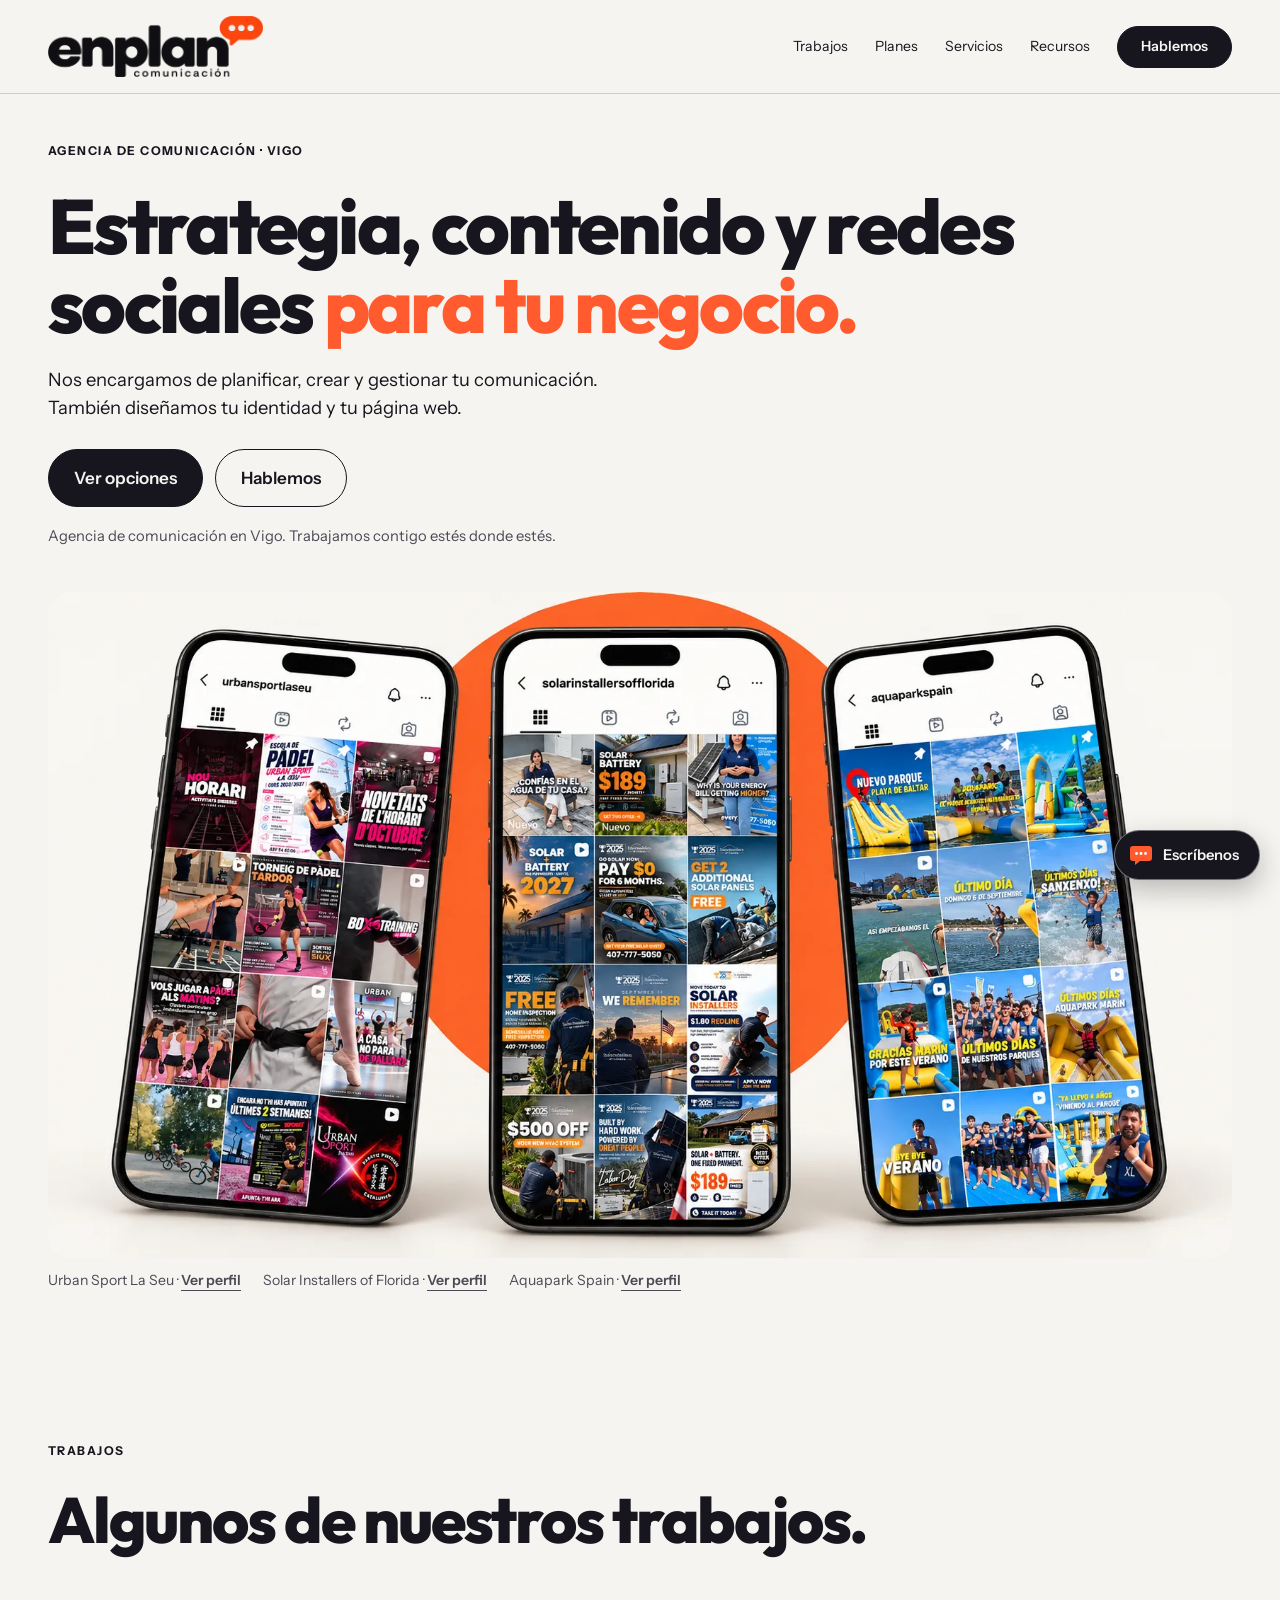
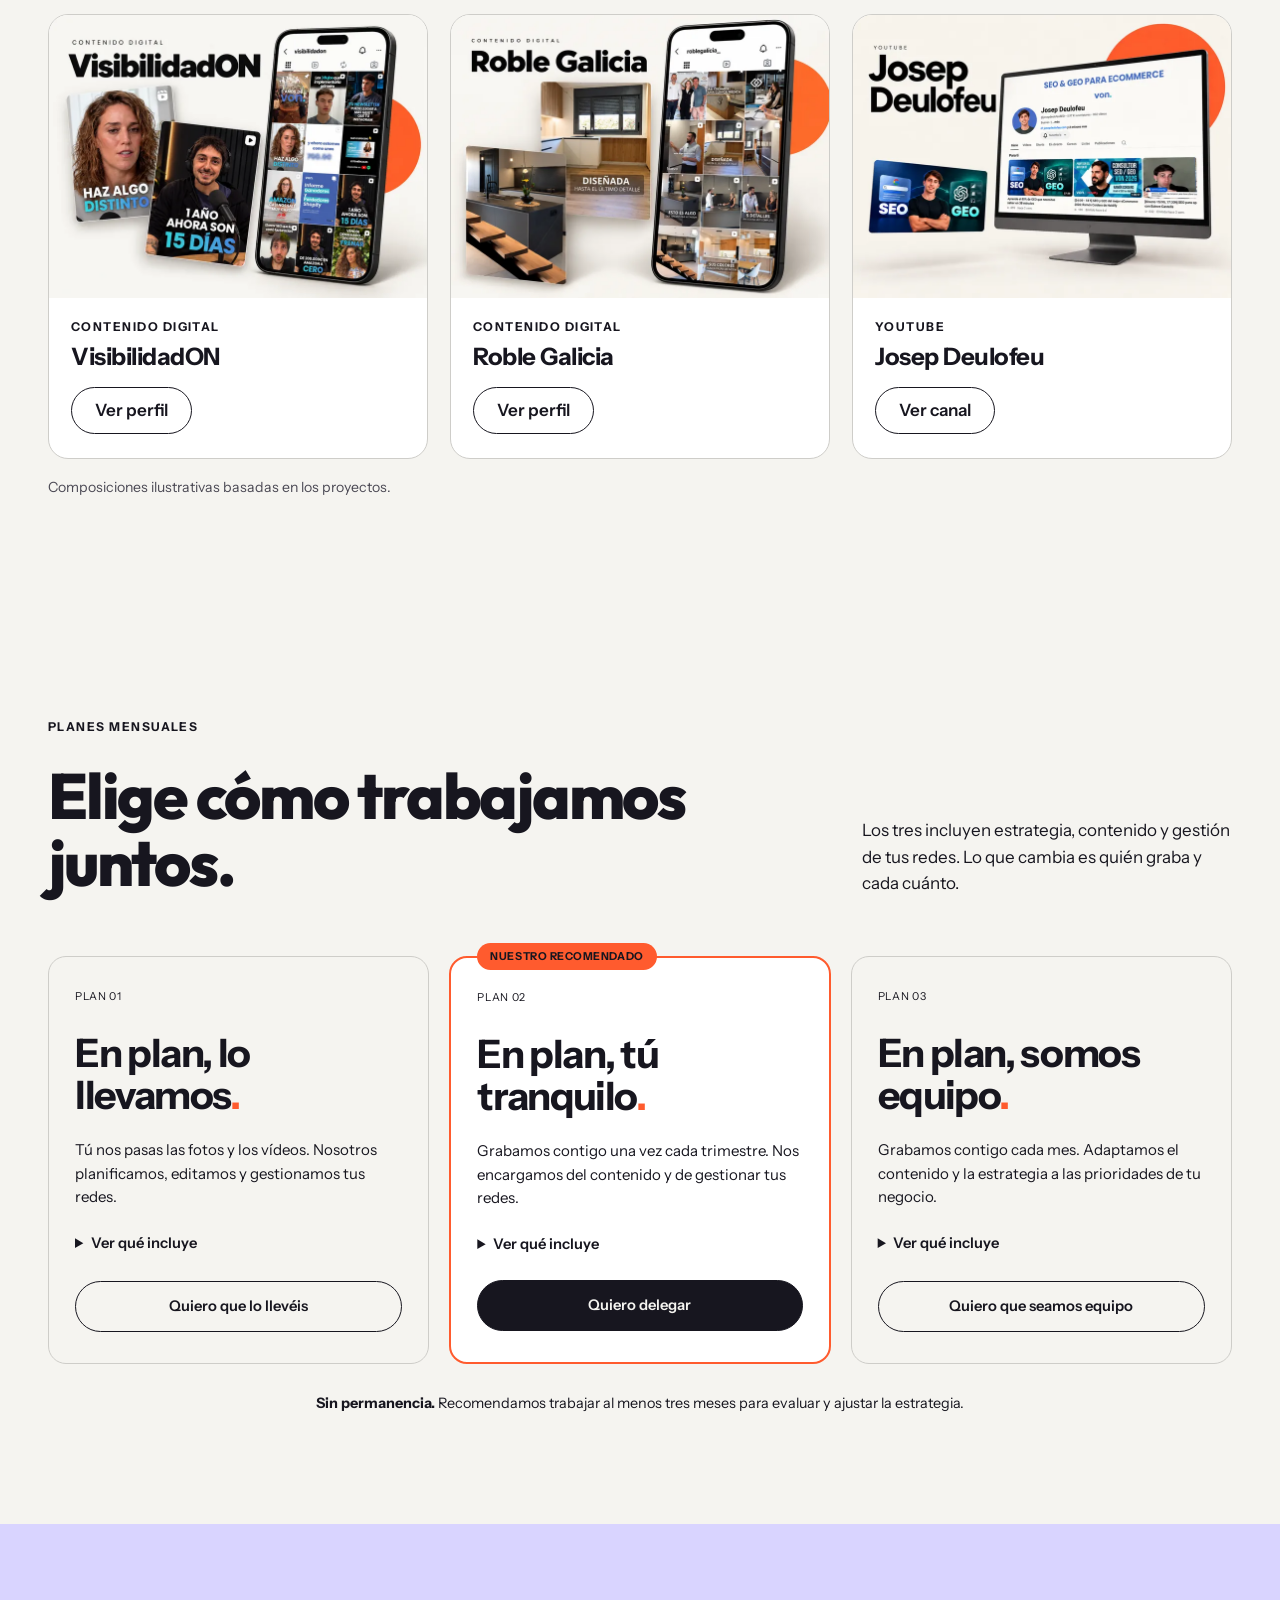
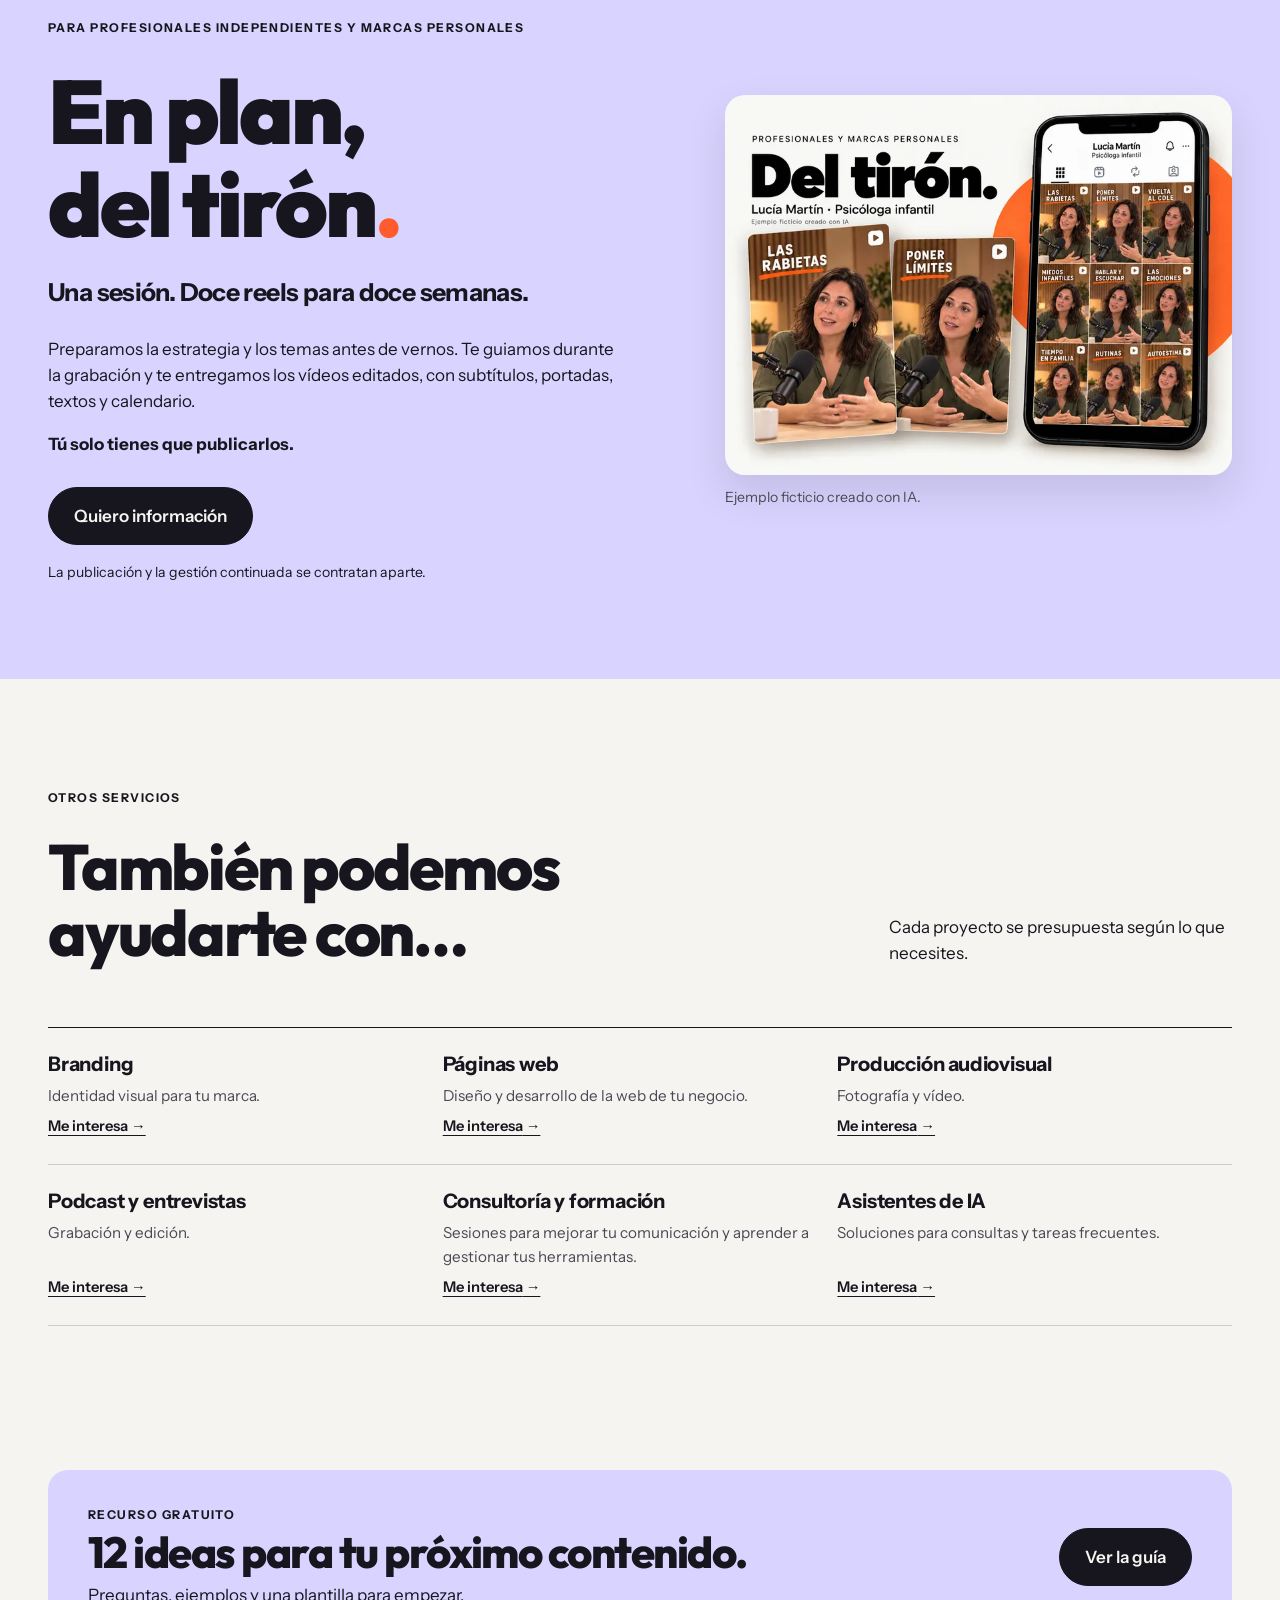
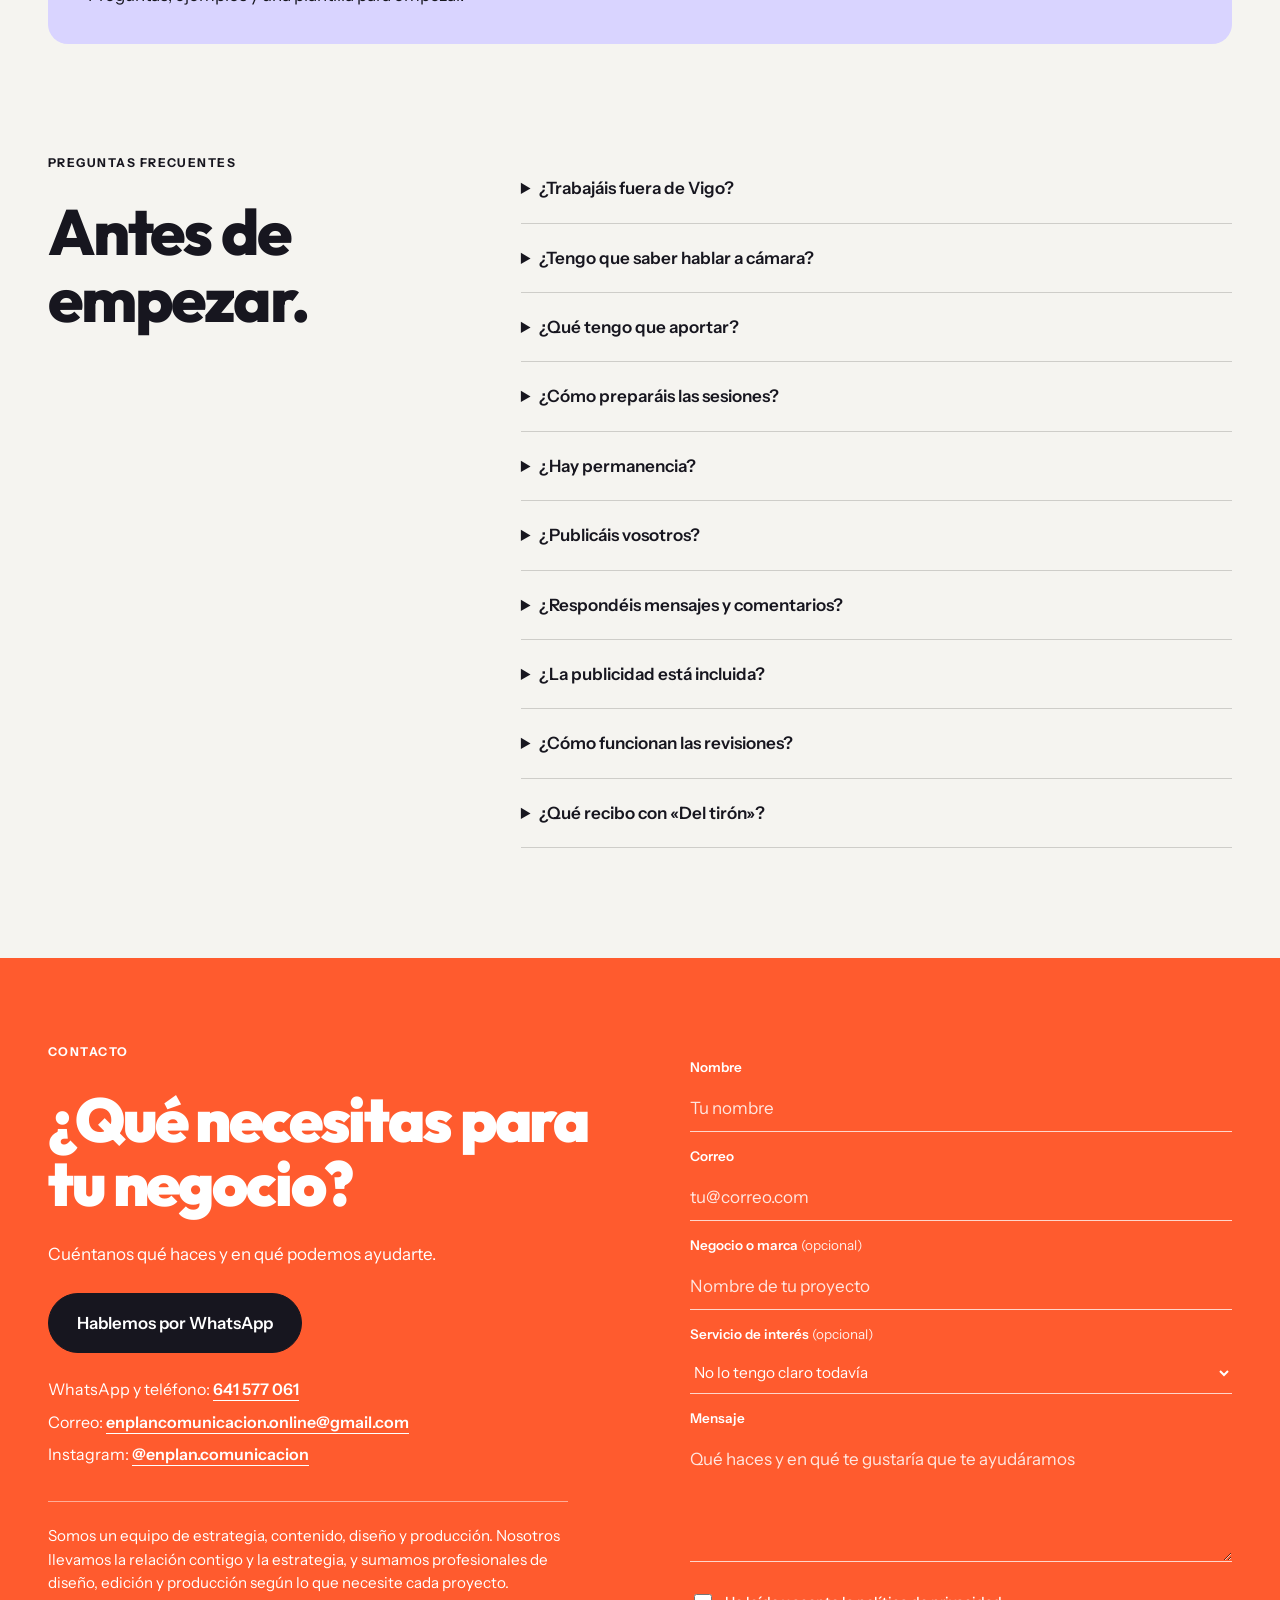
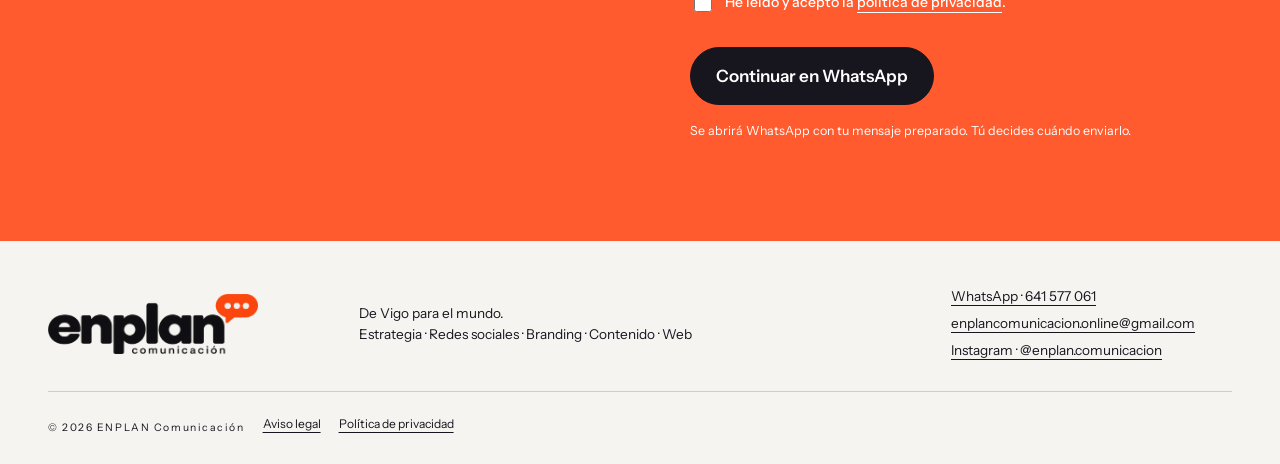
==== commit dfa700e4: "Add files via upload" ====
--- a/index.html
+++ b/index.html
@@ -19,15 +19,15 @@
 <meta name="twitter:card" content="summary_large_image">
 <link rel="icon" type="image/svg+xml" href="favicon.svg">
 <link rel="apple-touch-icon" href="apple-touch-icon.png">
-<link rel="preload" href="fonts/outfit-latin-800-normal.woff2" as="font" type="font/woff2" crossorigin><link rel="preload" href="fonts/instrument-sans-latin-400-normal.woff2" as="font" type="font/woff2" crossorigin>
+<link rel="preload" href="outfit-latin-800-normal.woff2" as="font" type="font/woff2" crossorigin><link rel="preload" href="instrument-sans-latin-400-normal.woff2" as="font" type="font/woff2" crossorigin>
 <link rel="stylesheet" href="styles.css">
 <script type="application/ld+json">
-{"@context":"https://schema.org","@type":"ProfessionalService","name":"ENPLAN Comunicación","description":"Agencia de comunicación en Vigo: estrategia, redes sociales, branding, contenido y páginas web.","url":"https://enplancomunicacion.online/","logo":"https://enplancomunicacion.online/logo.png","image":"https://enplancomunicacion.online/og-image.png","email":"enplancomunicacion.online@gmail.com","telephone":"+34641577061","address":{"@type":"PostalAddress","addressLocality":"Vigo","addressRegion":"Pontevedra","postalCode":"36202","addressCountry":"ES"},"areaServed":["Vigo","Galicia","España"],"sameAs":["https://www.instagram.com/enplan.comunicacion/"],"priceRange":"€€"}
+{"@context":"https://schema.org","@type":"ProfessionalService","name":"ENPLAN Comunicación","description":"Agencia de comunicación en Vigo: estrategia, redes sociales, branding, contenido y páginas web.","url":"https://enplancomunicacion.online/","logo":"https://enplancomunicacion.online/logo-enplan.png","image":"https://enplancomunicacion.online/og-image.png","email":"enplancomunicacion.online@gmail.com","telephone":"+34641577061","address":{"@type":"PostalAddress","addressLocality":"Vigo","addressRegion":"Pontevedra","postalCode":"36202","addressCountry":"ES"},"areaServed":["Vigo","Galicia","España"],"sameAs":["https://www.instagram.com/enplan.comunicacion/"],"priceRange":"€€"}
 </script>
 </head>
 <body>
 <a class="skip" href="#contenido">Saltar al contenido</a>
-<header class="header"><a class="brand" href="#inicio" aria-label="ENPLAN Comunicación, inicio"><img class="logo-completo" src="logo.png" alt="ENPLAN Comunicación" width="900" height="257"></a><button class="menu-toggle" aria-expanded="false" aria-controls="navigation">Menú</button><nav id="navigation" aria-label="Principal"><a href="#trabajos">Trabajos</a><a href="#planes">Planes</a><a href="#servicios">Servicios</a><a href="#recursos">Recursos</a><a class="button small" href="#contacto">Hablemos</a></nav></header>
+<header class="header"><a class="brand" href="#inicio" aria-label="ENPLAN Comunicación, inicio"><img class="logo-completo" src="logo-enplan.png" alt="ENPLAN Comunicación" width="900" height="257"></a><button class="menu-toggle" aria-expanded="false" aria-controls="navigation">Menú</button><nav id="navigation" aria-label="Principal"><a href="#trabajos">Trabajos</a><a href="#planes">Planes</a><a href="#servicios">Servicios</a><a href="#recursos">Recursos</a><a class="button small" href="#contacto">Hablemos</a></nav></header>
 <main id="contenido">
 <section class="hero wrap" id="inicio">
 <div class="hero-text">
@@ -37,16 +37,16 @@
 <div class="hero-actions"><a class="button" href="#planes">Ver opciones</a><a class="button outline" href="#contacto">Hablemos</a></div>
 <p class="hero-note">Agencia de comunicación en Vigo. Trabajamos contigo estés donde estés.</p>
 </div>
-<figure class="hero-media"><picture><source type="image/webp" srcset="img/trabajos-redes-760.webp 760w, img/trabajos-redes.webp 1672w" sizes="(max-width: 760px) 100vw, 1240px"><img src="img/trabajos-redes.jpg" width="1672" height="941" alt="Tres móviles con los perfiles de Instagram de Urban Sport La Seu, Solar Installers of Florida y Aquapark Spain" decoding="async" fetchpriority="high"></picture>
+<figure class="hero-media"><picture><source type="image/webp" srcset="trabajos-redes-760.webp 760w, trabajos-redes.webp 1672w" sizes="(max-width: 760px) 100vw, 1240px"><img src="trabajos-redes.jpg" width="1672" height="941" alt="Tres móviles con los perfiles de Instagram de Urban Sport La Seu, Solar Installers of Florida y Aquapark Spain" decoding="async" fetchpriority="high"></picture>
 <figcaption><span>Urban Sport La Seu · <a href="https://www.instagram.com/urbansportlaseu/" target="_blank" rel="noopener">Ver perfil</a></span><span>Solar Installers of Florida · <a href="https://www.instagram.com/solarinstallersofflorida/" target="_blank" rel="noopener">Ver perfil</a></span><span>Aquapark Spain · <a href="https://www.instagram.com/aquaparkspain/" target="_blank" rel="noopener">Ver perfil</a></span></figcaption></figure>
 </section>
 
 <section class="section wrap" id="trabajos">
 <div class="section-heading"><div><span class="eyebrow">TRABAJOS</span><h2>Algunos de nuestros trabajos.</h2></div></div>
 <div class="works">
-<article class="work-card"><picture><source type="image/webp" srcset="img/visibilidadon-760.webp 760w, img/visibilidadon.webp 1448w" sizes="(max-width: 760px) 100vw, 33vw"><img src="img/visibilidadon.jpg" width="1448" height="1086" alt="Composición con reels y el perfil de Instagram de VisibilidadON" decoding="async" loading="lazy"></picture><div class="work-body"><span class="eyebrow">CONTENIDO DIGITAL</span><h3>VisibilidadON</h3><a class="button outline small" href="https://www.instagram.com/visibilidadon/" target="_blank" rel="noopener">Ver perfil<span class="visually-hidden"> de VisibilidadON (se abre en otra pestaña)</span></a></div></article>
-<article class="work-card"><picture><source type="image/webp" srcset="img/roble-galicia-760.webp 760w, img/roble-galicia.webp 1448w" sizes="(max-width: 760px) 100vw, 33vw"><img src="img/roble-galicia.jpg" width="1448" height="1086" alt="Composición con fotos de cocinas y el perfil de Instagram de Roble Galicia" decoding="async" loading="lazy"></picture><div class="work-body"><span class="eyebrow">CONTENIDO DIGITAL</span><h3>Roble Galicia</h3><a class="button outline small" href="https://www.instagram.com/roblegalicia_/" target="_blank" rel="noopener">Ver perfil<span class="visually-hidden"> de Roble Galicia (se abre en otra pestaña)</span></a></div></article>
-<article class="work-card"><picture><source type="image/webp" srcset="img/josep-deulofeu-760.webp 760w, img/josep-deulofeu.webp 1448w" sizes="(max-width: 760px) 100vw, 33vw"><img src="img/josep-deulofeu.jpg" width="1448" height="1086" alt="Composición con una miniatura y el canal de YouTube de Josep Deulofeu" decoding="async" loading="lazy"></picture><div class="work-body"><span class="eyebrow">YOUTUBE</span><h3>Josep Deulofeu</h3><a class="button outline small" href="https://www.youtube.com/@josepdeulofeuSEO" target="_blank" rel="noopener">Ver canal<span class="visually-hidden"> de Josep Deulofeu (se abre en otra pestaña)</span></a></div></article>
+<article class="work-card"><picture><source type="image/webp" srcset="visibilidadon-760.webp 760w, visibilidadon.webp 1448w" sizes="(max-width: 760px) 100vw, 33vw"><img src="visibilidadon.jpg" width="1448" height="1086" alt="Composición con reels y el perfil de Instagram de VisibilidadON" decoding="async" loading="lazy"></picture><div class="work-body"><span class="eyebrow">CONTENIDO DIGITAL</span><h3>VisibilidadON</h3><a class="button outline small" href="https://www.instagram.com/visibilidadon/" target="_blank" rel="noopener">Ver perfil<span class="visually-hidden"> de VisibilidadON (se abre en otra pestaña)</span></a></div></article>
+<article class="work-card"><picture><source type="image/webp" srcset="roble-galicia-760.webp 760w, roble-galicia.webp 1448w" sizes="(max-width: 760px) 100vw, 33vw"><img src="roble-galicia.jpg" width="1448" height="1086" alt="Composición con fotos de cocinas y el perfil de Instagram de Roble Galicia" decoding="async" loading="lazy"></picture><div class="work-body"><span class="eyebrow">CONTENIDO DIGITAL</span><h3>Roble Galicia</h3><a class="button outline small" href="https://www.instagram.com/roblegalicia_/" target="_blank" rel="noopener">Ver perfil<span class="visually-hidden"> de Roble Galicia (se abre en otra pestaña)</span></a></div></article>
+<article class="work-card"><picture><source type="image/webp" srcset="josep-deulofeu-760.webp 760w, josep-deulofeu.webp 1448w" sizes="(max-width: 760px) 100vw, 33vw"><img src="josep-deulofeu.jpg" width="1448" height="1086" alt="Composición con una miniatura y el canal de YouTube de Josep Deulofeu" decoding="async" loading="lazy"></picture><div class="work-body"><span class="eyebrow">YOUTUBE</span><h3>Josep Deulofeu</h3><a class="button outline small" href="https://www.youtube.com/@josepdeulofeuSEO" target="_blank" rel="noopener">Ver canal<span class="visually-hidden"> de Josep Deulofeu (se abre en otra pestaña)</span></a></div></article>
 </div>
 <p class="works-note">Composiciones ilustrativas basadas en los proyectos.</p>
 </section>
@@ -59,7 +59,7 @@
 
 <section class="batch lavender" id="del-tiron"><div class="wrap batch-grid">
 <div><span class="eyebrow">PARA PROFESIONALES INDEPENDIENTES Y MARCAS PERSONALES</span><h2>En plan,<br>del tirón<span class="orange">.</span></h2><p class="batch-subtitle">Una sesión. Doce reels para doce semanas.</p><p>Preparamos la estrategia y los temas antes de vernos. Te guiamos durante la grabación y te entregamos los vídeos editados, con subtítulos, portadas, textos y calendario.</p><p><strong>Tú solo tienes que publicarlos.</strong></p><div class="batch-buy"><a class="button" href="#contacto" data-plan="En plan, del tirón">Quiero información</a></div><p class="fine">La publicación y la gestión continuada se contratan aparte.</p></div>
-<figure class="batch-media"><picture><source type="image/webp" srcset="img/del-tiron-ejemplo-760.webp 760w, img/del-tiron-ejemplo.webp 1448w" sizes="(max-width: 760px) 100vw, 50vw"><img src="img/del-tiron-ejemplo.jpg" width="1448" height="1086" alt="Ejemplo ficticio: Lucía Martín, psicóloga infantil, en varias miniaturas de reels grabados en el mismo espacio" decoding="async" loading="lazy"></picture><figcaption>Ejemplo ficticio creado con IA.</figcaption></figure>
+<figure class="batch-media"><picture><source type="image/webp" srcset="del-tiron-ejemplo-760.webp 760w, del-tiron-ejemplo.webp 1448w" sizes="(max-width: 760px) 100vw, 50vw"><img src="del-tiron-ejemplo.jpg" width="1448" height="1086" alt="Ejemplo ficticio: Lucía Martín, psicóloga infantil, en varias miniaturas de reels grabados en el mismo espacio" decoding="async" loading="lazy"></picture><figcaption>Ejemplo ficticio creado con IA.</figcaption></figure>
 </div></section>
 
 <section class="section wrap" id="servicios">
@@ -90,7 +90,7 @@
 </form>
 </div></section>
 </main>
-<footer class="wrap footer"><div><a href="index.html" aria-label="ENPLAN Comunicación, inicio"><img class="logo-completo" src="logo.png" alt="ENPLAN Comunicación" width="900" height="257" loading="lazy"></a></div><p>De Vigo para el mundo.<br>Estrategia · Redes sociales · Branding · Contenido · Web</p><div class="footer-contact"><a href="https://wa.me/34641577061" target="_blank" rel="noopener">WhatsApp · 641 577 061</a><a href="mailto:enplancomunicacion.online@gmail.com">enplancomunicacion.online@gmail.com</a><a href="https://www.instagram.com/enplan.comunicacion/" target="_blank" rel="noopener">Instagram · @enplan.comunicacion</a></div><small class="footer-legal"><span>© <span id="year">2026</span> ENPLAN Comunicación</span><a href="aviso-legal.html">Aviso legal</a><a href="privacidad.html">Política de privacidad</a></small></footer>
+<footer class="wrap footer"><div><a href="index.html" aria-label="ENPLAN Comunicación, inicio"><img class="logo-completo" src="logo-enplan.png" alt="ENPLAN Comunicación" width="900" height="257" loading="lazy"></a></div><p>De Vigo para el mundo.<br>Estrategia · Redes sociales · Branding · Contenido · Web</p><div class="footer-contact"><a href="https://wa.me/34641577061" target="_blank" rel="noopener">WhatsApp · 641 577 061</a><a href="mailto:enplancomunicacion.online@gmail.com">enplancomunicacion.online@gmail.com</a><a href="https://www.instagram.com/enplan.comunicacion/" target="_blank" rel="noopener">Instagram · @enplan.comunicacion</a></div><small class="footer-legal"><span>© <span id="year">2026</span> ENPLAN Comunicación</span><a href="aviso-legal.html">Aviso legal</a><a href="privacidad.html">Política de privacidad</a></small></footer>
 <a class="wa-float" href="https://wa.me/34641577061?text=Hola%2C%20ENPLAN.%20Me%20gustar%C3%ADa%20hablar%20de%20mi%20negocio." target="_blank" rel="noopener" aria-label="Escríbenos por WhatsApp"><svg viewBox="0 0 24 24" aria-hidden="true"><path fill="#FF5B2E" d="M4 3h16a3 3 0 0 1 3 3v9a3 3 0 0 1-3 3h-9l-5 4v-4H4a3 3 0 0 1-3-3V6a3 3 0 0 1 3-3z"/><circle cx="7.5" cy="10.5" r="1.4" fill="#fff"/><circle cx="12" cy="10.5" r="1.4" fill="#fff"/><circle cx="16.5" cy="10.5" r="1.4" fill="#fff"/></svg><span>Escríbenos</span></a>
 <script src="main.js"></script>
 </body>
--- a/styles.css
+++ b/styles.css
@@ -1,10 +1,10 @@
-@font-face{font-family:'Outfit';font-style:normal;font-weight:700;font-display:swap;src:url('fonts/outfit-latin-700-normal.woff2') format('woff2')}
-@font-face{font-family:'Outfit';font-style:normal;font-weight:800;font-display:swap;src:url('fonts/outfit-latin-800-normal.woff2') format('woff2')}
-@font-face{font-family:'Outfit';font-style:normal;font-weight:900;font-display:swap;src:url('fonts/outfit-latin-900-normal.woff2') format('woff2')}
-@font-face{font-family:'Instrument Sans';font-style:normal;font-weight:400;font-display:swap;src:url('fonts/instrument-sans-latin-400-normal.woff2') format('woff2')}
-@font-face{font-family:'Instrument Sans';font-style:normal;font-weight:500;font-display:swap;src:url('fonts/instrument-sans-latin-500-normal.woff2') format('woff2')}
-@font-face{font-family:'Instrument Sans';font-style:normal;font-weight:600;font-display:swap;src:url('fonts/instrument-sans-latin-600-normal.woff2') format('woff2')}
-@font-face{font-family:'Instrument Sans';font-style:normal;font-weight:700;font-display:swap;src:url('fonts/instrument-sans-latin-700-normal.woff2') format('woff2')}
+@font-face{font-family:'Outfit';font-style:normal;font-weight:700;font-display:swap;src:url('outfit-latin-700-normal.woff2') format('woff2')}
+@font-face{font-family:'Outfit';font-style:normal;font-weight:800;font-display:swap;src:url('outfit-latin-800-normal.woff2') format('woff2')}
+@font-face{font-family:'Outfit';font-style:normal;font-weight:900;font-display:swap;src:url('outfit-latin-900-normal.woff2') format('woff2')}
+@font-face{font-family:'Instrument Sans';font-style:normal;font-weight:400;font-display:swap;src:url('instrument-sans-latin-400-normal.woff2') format('woff2')}
+@font-face{font-family:'Instrument Sans';font-style:normal;font-weight:500;font-display:swap;src:url('instrument-sans-latin-500-normal.woff2') format('woff2')}
+@font-face{font-family:'Instrument Sans';font-style:normal;font-weight:600;font-display:swap;src:url('instrument-sans-latin-600-normal.woff2') format('woff2')}
+@font-face{font-family:'Instrument Sans';font-style:normal;font-weight:700;font-display:swap;src:url('instrument-sans-latin-700-normal.woff2') format('woff2')}
 :root{--paper:#f5f4f0;--ink:#17161f;--orange:#ff5b2e;--lilac:#d9d4ff;--line:#cecdc9;--body:'Instrument Sans',Arial,sans-serif;--heading:'Outfit','Arial Black',Arial,sans-serif}*{box-sizing:border-box}html{scroll-behavior:smooth;scroll-padding-top:105px}body{margin:0;background:var(--paper);color:var(--ink);font-family:var(--body);font-size:17px;line-height:1.55}a{color:inherit;text-underline-offset:5px}button,input,textarea,select{font:inherit}button,a,input,select,textarea,summary{-webkit-tap-highlight-color:transparent}button,summary{cursor:pointer}a:focus-visible,button:focus-visible,summary:focus-visible,input:focus-visible,textarea:focus-visible,select:focus-visible{outline:3px solid #6849d8;outline-offset:5px}h1,h2,h3,h4,p{margin:0}h1,h2,h3,h4{font-family:var(--heading);line-height:1.04;font-weight:700;letter-spacing:-.04em}h2{font-size:clamp(2.4rem,5vw,4.4rem)}h3{font-size:2rem}p+p{margin-top:1rem}.wrap{width:min(1240px,calc(100% - 96px));margin:auto}.section{padding-top:110px;padding-bottom:110px}.eyebrow{display:block;font-size:.76rem;letter-spacing:.12em;font-weight:700;margin-bottom:26px}.orange{color:var(--orange)}.dark{background:var(--ink);color:var(--paper)}.lavender{background:var(--lilac)}.orange-bg{background:var(--orange)}.button{display:inline-flex;align-items:center;justify-content:center;padding:15px 25px;border:1px solid var(--ink);border-radius:100px;background:var(--ink);color:var(--paper);text-decoration:none;font-weight:600;min-height:48px;transition:transform .2s,background .2s}.button:hover{transform:translateY(-2px);background:#33303e}.button.outline{background:transparent;color:var(--ink)}.button.outline:hover{background:var(--ink);color:var(--paper)}.button.small{padding:9px 23px;min-height:42px}.text-link{display:block;margin-top:15px;font-size:.9rem}.fine{font-size:.88rem;line-height:1.6}.header{position:sticky;top:0;z-index:20;background:rgba(245,244,240,.96);border-bottom:1px solid var(--line);padding:16px 48px;display:flex;justify-content:space-between;align-items:center;gap:20px}.brand{text-decoration:none;display:flex;align-items:center;gap:22px}.brand-label{font-size:.65rem;letter-spacing:.2em;border-left:1px solid #b7b6b1;padding-left:22px}.header nav{display:flex;align-items:center;gap:27px;font-size:.88rem}.header nav a{text-decoration:none}.header nav a:hover{text-decoration:underline}.menu-toggle{display:none}.skip{position:fixed;top:-100px;left:20px;z-index:100;background:var(--ink);color:white;padding:14px}.skip:focus{top:12px}.hero{padding-top:40px;padding-bottom:35px}.hero-top{display:flex;justify-content:space-between;gap:24px}.hero-top .eyebrow{margin-bottom:42px}.edition{font-size:.8rem}.hero h1{font-size:clamp(3.4rem,8.8vw,8rem);line-height:1;letter-spacing:-.065em;max-width:1150px}.hero-bottom{display:flex;justify-content:space-between;gap:65px;margin-top:44px;margin-bottom:60px;align-items:start}.hero-bottom p{max-width:550px;font-size:1.12rem}.disciplines{border-top:1px solid var(--line);padding-top:24px;display:flex;justify-content:space-between;gap:20px;font-family:var(--heading);font-size:1.3rem;font-weight:600}.problem{padding:88px 0}.problem-grid,.about-grid{display:grid;grid-template-columns:1fr 1fr;gap:100px}.problem-list>p{border-bottom:1px solid #47454e;padding:0 0 19px;margin-bottom:19px;font-size:1.22rem}.answer{margin-top:30px;color:var(--lilac);font-family:var(--heading);font-size:1.8rem;line-height:1.3}.answer span{font-family:var(--body);font-size:1rem;color:var(--paper)}.section-heading{display:flex;gap:70px;justify-content:space-between;align-items:end;margin-bottom:60px}.section-heading>p{max-width:370px}.plans{display:grid;grid-template-columns:repeat(3,1fr);gap:20px;align-items:start}.plan{padding:31px 26px;border:1px solid var(--line);border-radius:18px;position:relative}.plan.recommended{background:white;border:2px solid var(--orange)}.recommended-tag{position:absolute;top:-15px;left:26px;background:var(--orange);padding:5px 13px;font-weight:700;font-size:.68rem;letter-spacing:.05em;border-radius:50px}.plan-number{font-size:.68rem;letter-spacing:.06em;display:block;margin-bottom:28px}.plan h3{font-size:2.6rem;margin-bottom:28px}.plan h3 span{color:var(--orange)}.plan-lead{font-weight:700;font-size:1.04rem;min-height:54px}.plan>p:not(.plan-lead){font-size:.94rem;min-height:138px}.difference{font-size:.86rem;border-top:1px solid var(--line);padding-top:18px;margin-top:25px;min-height:80px;font-weight:600}.price{font-family:var(--heading);font-size:3rem;font-weight:700;letter-spacing:-.05em;margin:20px 0}.price span{font:400 .85rem var(--body);letter-spacing:0;margin-left:8px}.plan .button{width:100%;font-size:.92rem;padding:13px}.plan details{margin-top:24px;font-size:.86rem}.plan summary{font-weight:600}.plan li{margin:9px 0}.plan ul{padding-left:20px}.plan-notes{max-width:920px;margin:30px auto 0;text-align:center;font-size:.9rem}.plan-notes details{margin-top:18px}.plan-notes details p{margin-top:12px}.batch{padding:95px 0}.batch-grid{display:grid;grid-template-columns:1.12fr 1fr;gap:110px;align-items:center}.batch h2{font-size:clamp(3.5rem,7vw,6rem)}.batch-subtitle{font-family:var(--heading);font-size:1.55rem;font-weight:600;line-height:1.2;margin:28px 0}.batch-buy{display:flex;flex-wrap:wrap;gap:22px;align-items:center;margin-top:30px}.batch-buy strong{font-size:2rem;font-family:var(--heading)}.batch-buy small{font:400 .85rem var(--body);display:block}.batch-detail{border:1px solid var(--ink);border-radius:18px;padding:32px;background:rgba(245,244,240,.3)}.big-number{font:700 8rem/1 var(--heading);letter-spacing:-.07em;display:flex;align-items:center;gap:25px}.big-number span{font:600 1.3rem/1.2 var(--heading);letter-spacing:-.02em}.week-grid{display:grid;grid-template-columns:repeat(4,1fr);gap:8px;margin:30px 0 14px}.week-grid span{padding:10px;background:var(--paper);text-align:center;border-radius:6px;font-size:.84rem}.week-grid span:nth-child(4n){background:var(--ink);color:var(--paper)}.batch-detail>p{font-size:.87rem}.batch-detail ol{padding-left:22px;margin:24px 0}.batch-detail li{padding:5px 0}.services{border-top:1px solid var(--ink)}.services details{border-bottom:1px solid var(--line)}.services summary{display:flex;align-items:center;gap:30px;list-style:none;padding:27px 0}.services summary::-webkit-details-marker{display:none}.services summary>span{font-size:.82rem;color:#65626d}.services summary h3{font-size:clamp(1.5rem,3vw,2.5rem);flex:1}.services summary b{font-weight:400;font-size:2rem}.services details[open] summary b{transform:rotate(45deg)}.services details>div{max-width:750px;padding:0 0 30px 50px}.services h4{font-size:1.4rem;margin-bottom:15px}.services a{display:inline-block;margin-top:20px;font-weight:600}.services+.fine{margin-top:23px}.about{padding:95px 0}.about h2{font-size:clamp(2.3rem,4.5vw,4rem);margin-bottom:30px}.about-intro{font-size:1.4rem}.person{margin-top:26px;border-top:1px solid #47454e;padding-top:20px}.person h3{font-size:1.7rem;color:var(--lilac);margin-bottom:8px}.about .fine{margin-top:25px}.process{display:grid;grid-template-columns:repeat(4,1fr);gap:32px;margin-top:55px}.process span{display:block;color:#8b391f;font-size:.84rem;margin-bottom:26px}.process h3{font-size:1.7rem;margin-bottom:14px}.process p{font-size:.95rem}.resource{display:grid;grid-template-columns:1.2fr 1fr;gap:65px;background:var(--lilac);border-radius:20px;padding:55px;margin-bottom:10px;align-items:center}.resource p{margin:25px 0}.resource-note{border-left:1px solid #a9a0d3;padding:20px 0 20px 40px}.resource-note span{font-size:.78rem}.resource-note p{font:600 2.2rem/1.15 var(--heading)}.resource-note em{font-style:normal;text-decoration:underline;text-decoration-color:var(--orange);text-decoration-thickness:4px}.faq{display:grid;grid-template-columns:.7fr 1.3fr;gap:90px}.faq details{border-bottom:1px solid var(--line);padding:21px 0}.faq summary{font-weight:600;padding-right:15px}.faq details p{margin-top:15px;font-size:.95rem}.contact{padding:85px 0}.contact-grid{display:grid;grid-template-columns:1fr 1fr;gap:100px}.contact h2{font-size:clamp(3.5rem,6vw,5.5rem);margin-bottom:25px}.contact form{min-width:0}.contact label{display:block;font-size:.84rem;font-weight:600;margin:14px 0 7px}.contact input,.contact textarea,.contact select{border:0;border-bottom:1px solid #7c2c16;border-radius:0;background:transparent;width:100%;padding:10px 0;color:var(--ink);outline-offset:3px}.contact input::placeholder,.contact textarea::placeholder{color:#49281e;opacity:1}.contact select{font-size:.96rem}.form-row{display:grid;grid-template-columns:1fr 1fr;gap:25px}.contact button{margin-top:25px}.contact .fine{margin-top:16px;font-size:.78rem}.contact #prepared-message{background:var(--paper);padding:16px;border-radius:8px;margin-top:15px}.contact #form-status{font-weight:600;margin-top:15px;font-size:.9rem}#direct-contact{display:flex;gap:18px;margin-top:25px;flex-wrap:wrap}.footer{padding-top:45px;padding-bottom:28px;display:grid;grid-template-columns:1fr 2fr 1fr;gap:30px;align-items:center}.footer strong{font:800 2.5rem/1 var(--heading);letter-spacing:-.07em}.footer span:not(#year){display:block;font-size:.65rem;letter-spacing:.15em;margin-top:8px}.footer p,.footer>a{font-size:.85rem}.footer small{grid-column:1/-1;padding-top:20px;border-top:1px solid var(--line);font-size:.75rem}.guide-head{padding-top:80px;padding-bottom:65px;max-width:900px}.guide-head h1{font-size:clamp(3rem,6vw,5rem);margin-bottom:30px}.guide-grid{display:grid;grid-template-columns:1fr 1fr;gap:20px;padding-bottom:70px}.idea{border:1px solid var(--line);border-radius:14px;padding:30px}.idea .eyebrow{color:#8b391f;margin-bottom:20px}.idea h2{font-size:1.8rem;margin-bottom:20px}.idea p{font-size:.95rem}.idea .example{border-top:1px solid var(--line);padding-top:16px;margin-top:20px}.template{padding:40px;border:1px solid var(--ink);border-radius:16px;margin-bottom:70px}.template h2{font-size:2rem;margin-bottom:20px}.template li{margin:10px 0}
 @media(min-width:1500px){.hero{padding-top:55px}.hero h1{font-size:8.5rem}}@media(max-width:1050px){.wrap{width:calc(100% - 56px)}.header{padding:16px 28px}.brand-label{display:none}.header nav{gap:20px}.batch-grid,.problem-grid,.about-grid,.contact-grid{gap:45px}.plan{padding:28px 20px}.plan h3{font-size:2.1rem}.plan>p:not(.plan-lead){min-height:175px}.plan-lead{min-height:78px}.faq{gap:45px}.resource{padding:40px;gap:30px}.section-heading{gap:35px}.price span{display:block;margin-left:0}.process{gap:20px}}@media(max-width:760px){html{scroll-padding-top:90px}.wrap{width:calc(100% - 40px)}.header{padding:13px 20px}.brand-label{display:block;font-size:.55rem;padding-left:12px}.brand{gap:12px}.menu-toggle{display:block;border:1px solid var(--ink);background:transparent;border-radius:40px;padding:7px 14px;font-size:.85rem}.header nav{display:none;position:absolute;top:100%;left:0;right:0;background:var(--paper);padding:24px;border-bottom:1px solid var(--line);flex-direction:column;align-items:stretch;gap:22px}.header nav.open{display:flex}.hero{padding-top:30px}.edition{display:none}.hero-top .eyebrow{font-size:.63rem;margin-bottom:30px}.hero h1{font-size:clamp(3rem,10.2vw,4.8rem)}.hero-bottom{display:block;margin-top:30px;margin-bottom:35px}.hero-bottom>div{margin-top:26px}.hero-bottom p{font-size:1rem}.disciplines{flex-wrap:wrap;justify-content:flex-start;gap:10px 22px;font-size:1rem}.problem,.batch,.about,.contact{padding:60px 0}.section{padding-top:65px;padding-bottom:65px}.problem-grid,.batch-grid,.about-grid,.contact-grid,.faq,.resource{grid-template-columns:1fr;gap:35px}.section-heading{display:block;margin-bottom:40px}.section-heading>p{margin-top:24px;max-width:none}.plans{grid-template-columns:1fr;gap:35px}.plan{padding:30px}.plan h3{font-size:2.8rem}.plan-lead,.plan>p:not(.plan-lead),.difference{min-height:0}.plan>p:not(.plan-lead){margin-top:16px}.price span{display:inline;margin-left:8px}.plan-notes{text-align:left}.batch h2{font-size:4rem}.big-number{font-size:7rem}.batch-detail{padding:26px}.services summary{gap:16px}.services details>div{padding-left:0}.process{grid-template-columns:1fr 1fr;gap:35px 24px;margin-top:35px}.process h3{font-size:1.5rem}.resource{padding:30px}.resource-note{padding:25px 0 0;border-left:0;border-top:1px solid #a9a0d3}.resource-note p{font-size:1.8rem}.faq{gap:25px}.contact h2{font-size:3.8rem}.footer{grid-template-columns:1fr}.footer small{grid-column:auto}.guide-head{padding-top:55px;padding-bottom:40px}.guide-grid{grid-template-columns:1fr}.template{padding:25px}.form-row{grid-template-columns:1fr;gap:0}}@media(prefers-reduced-motion:reduce){html{scroll-behavior:auto}*,*::before,*::after{transition:none!important;animation:none!important}}@media print{.header,.footer,.button,.skip{display:none}.guide-grid{display:block}.idea{break-inside:avoid;margin-bottom:20px}.wrap{width:100%}.guide-head{padding:10px 0}body{font-size:12pt;background:white}}
 
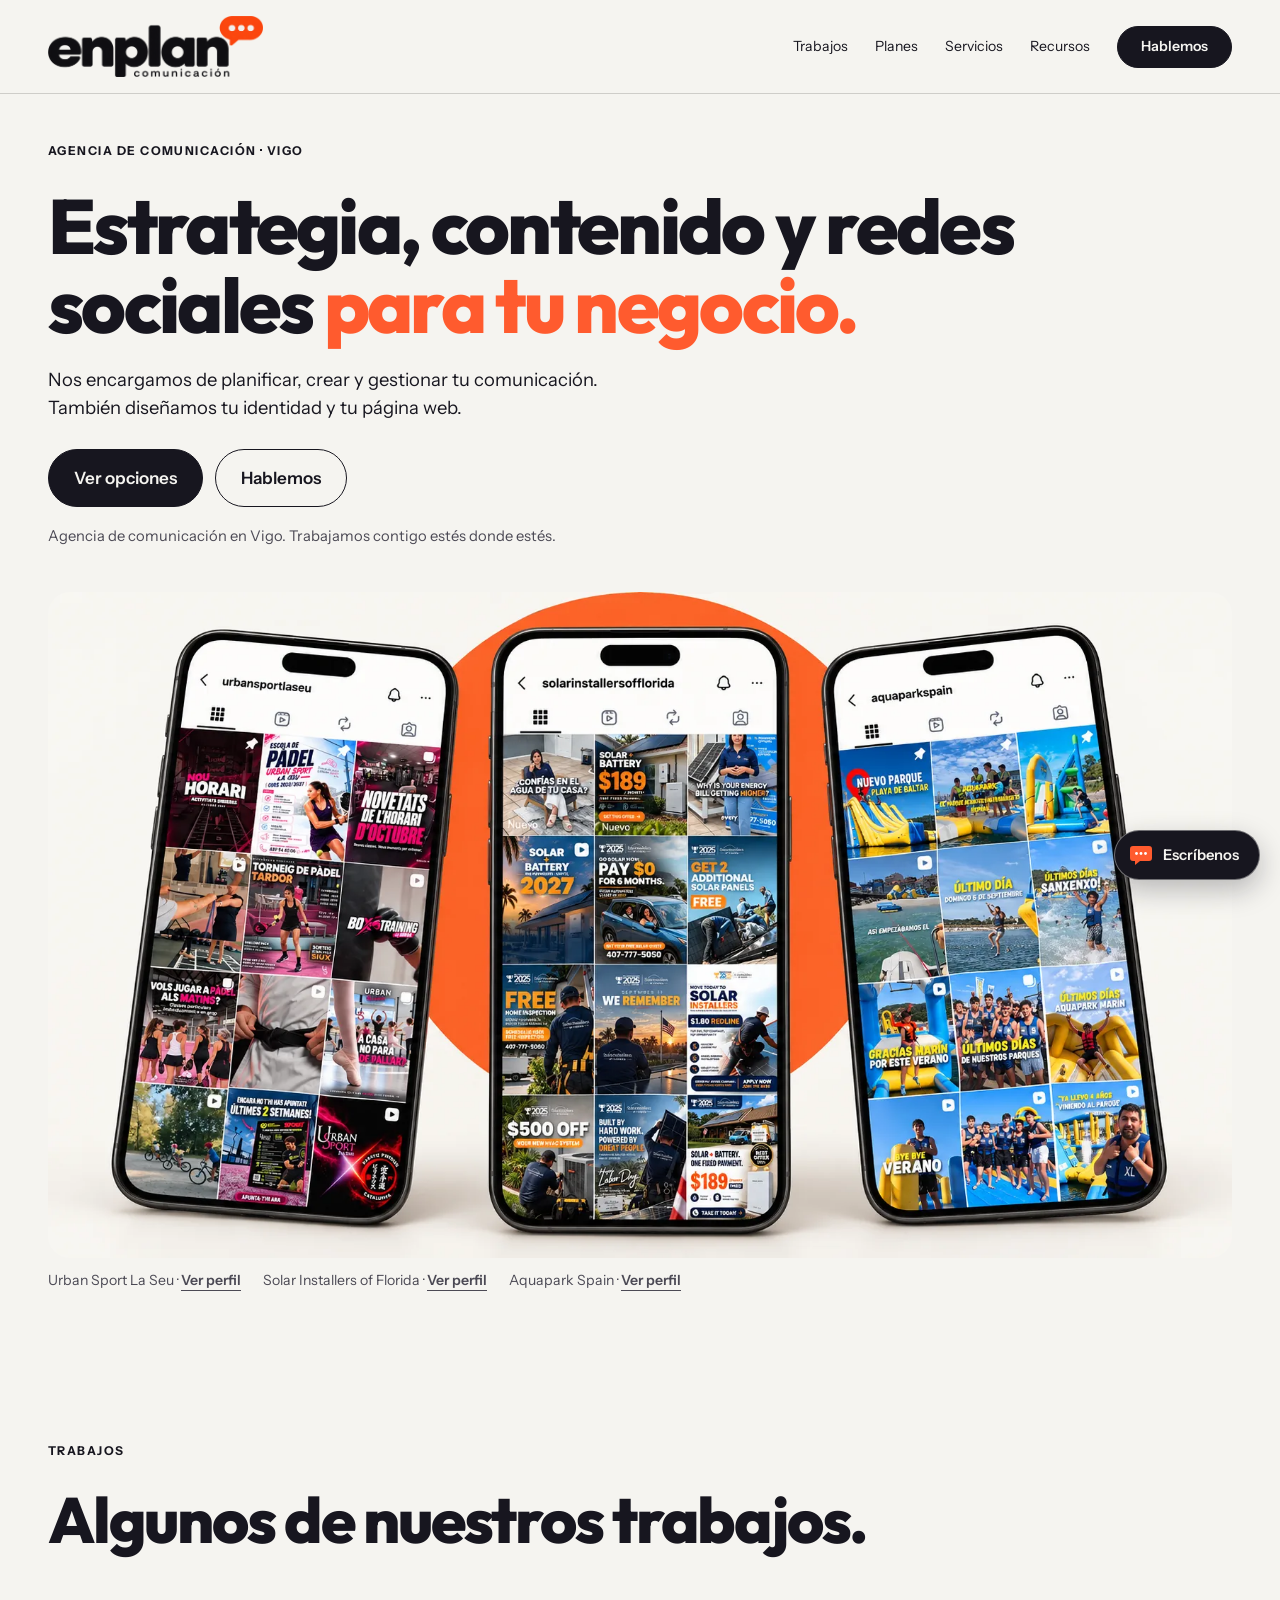
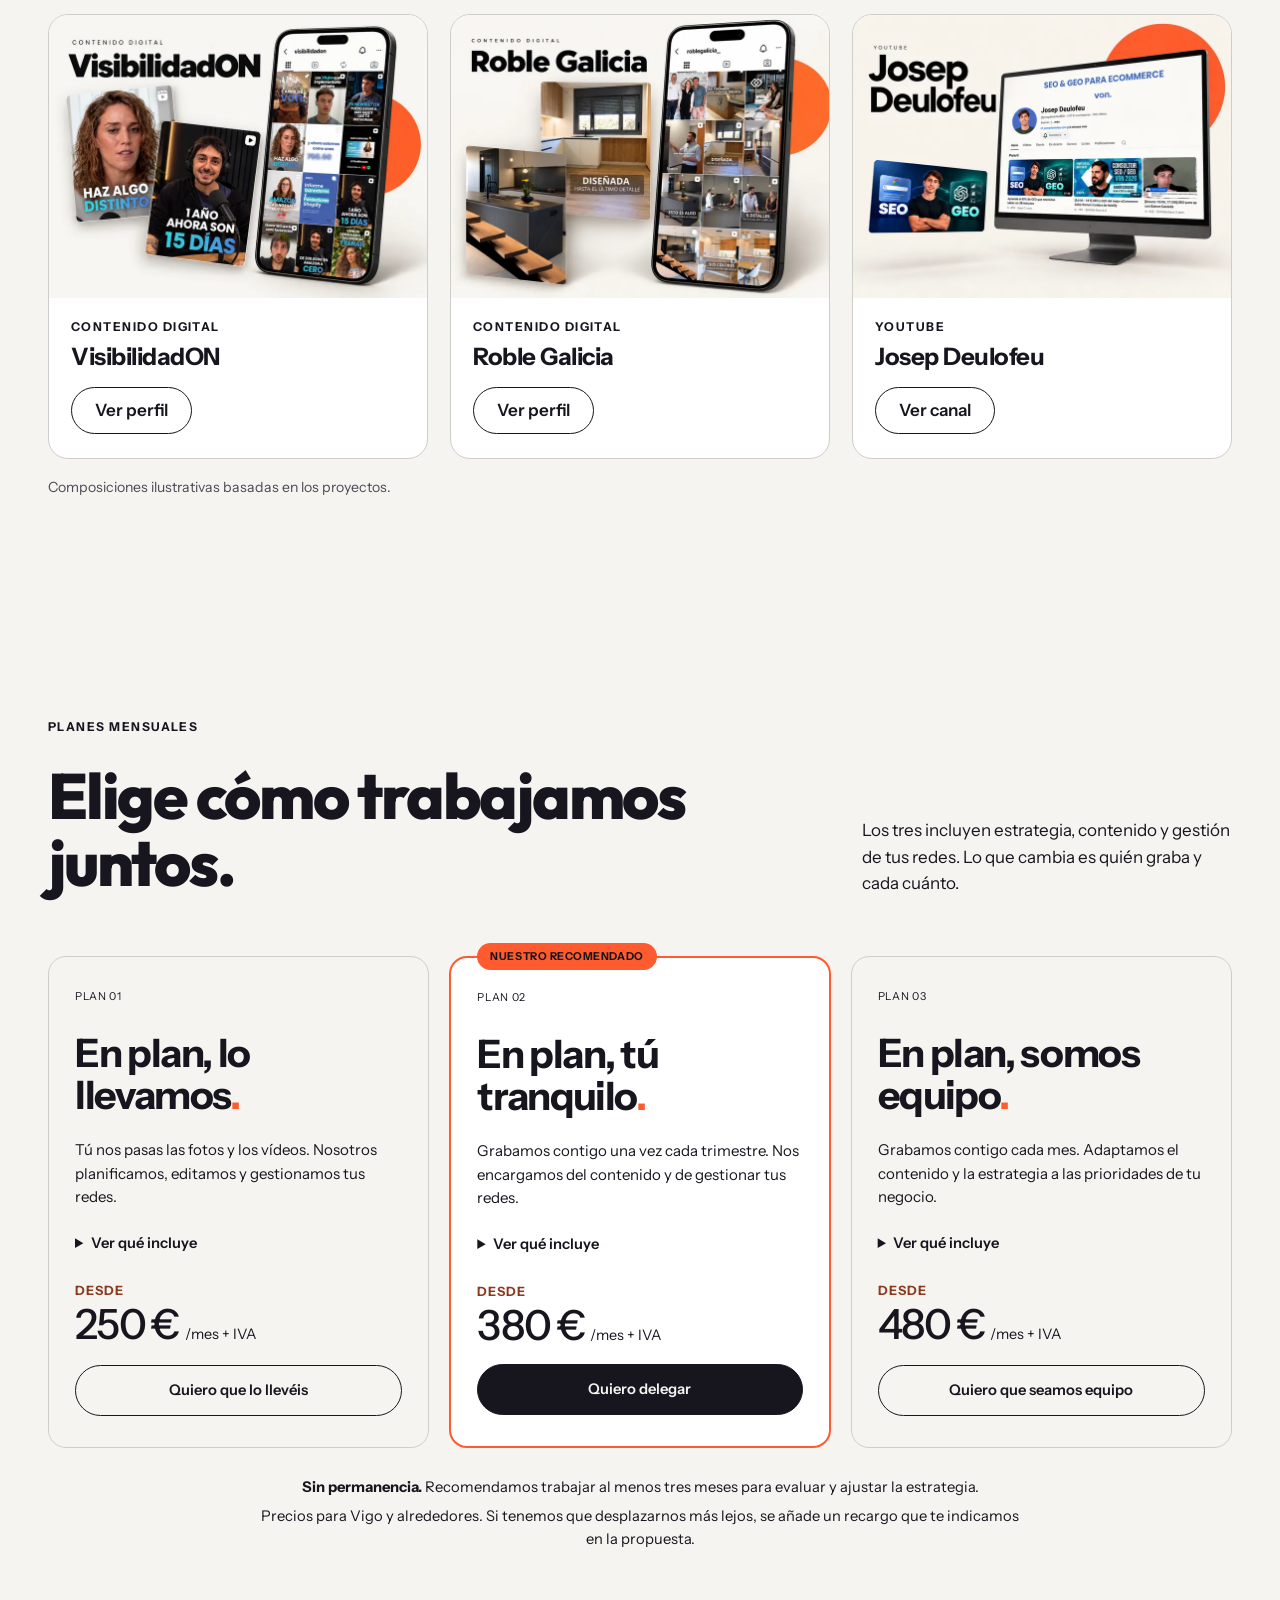
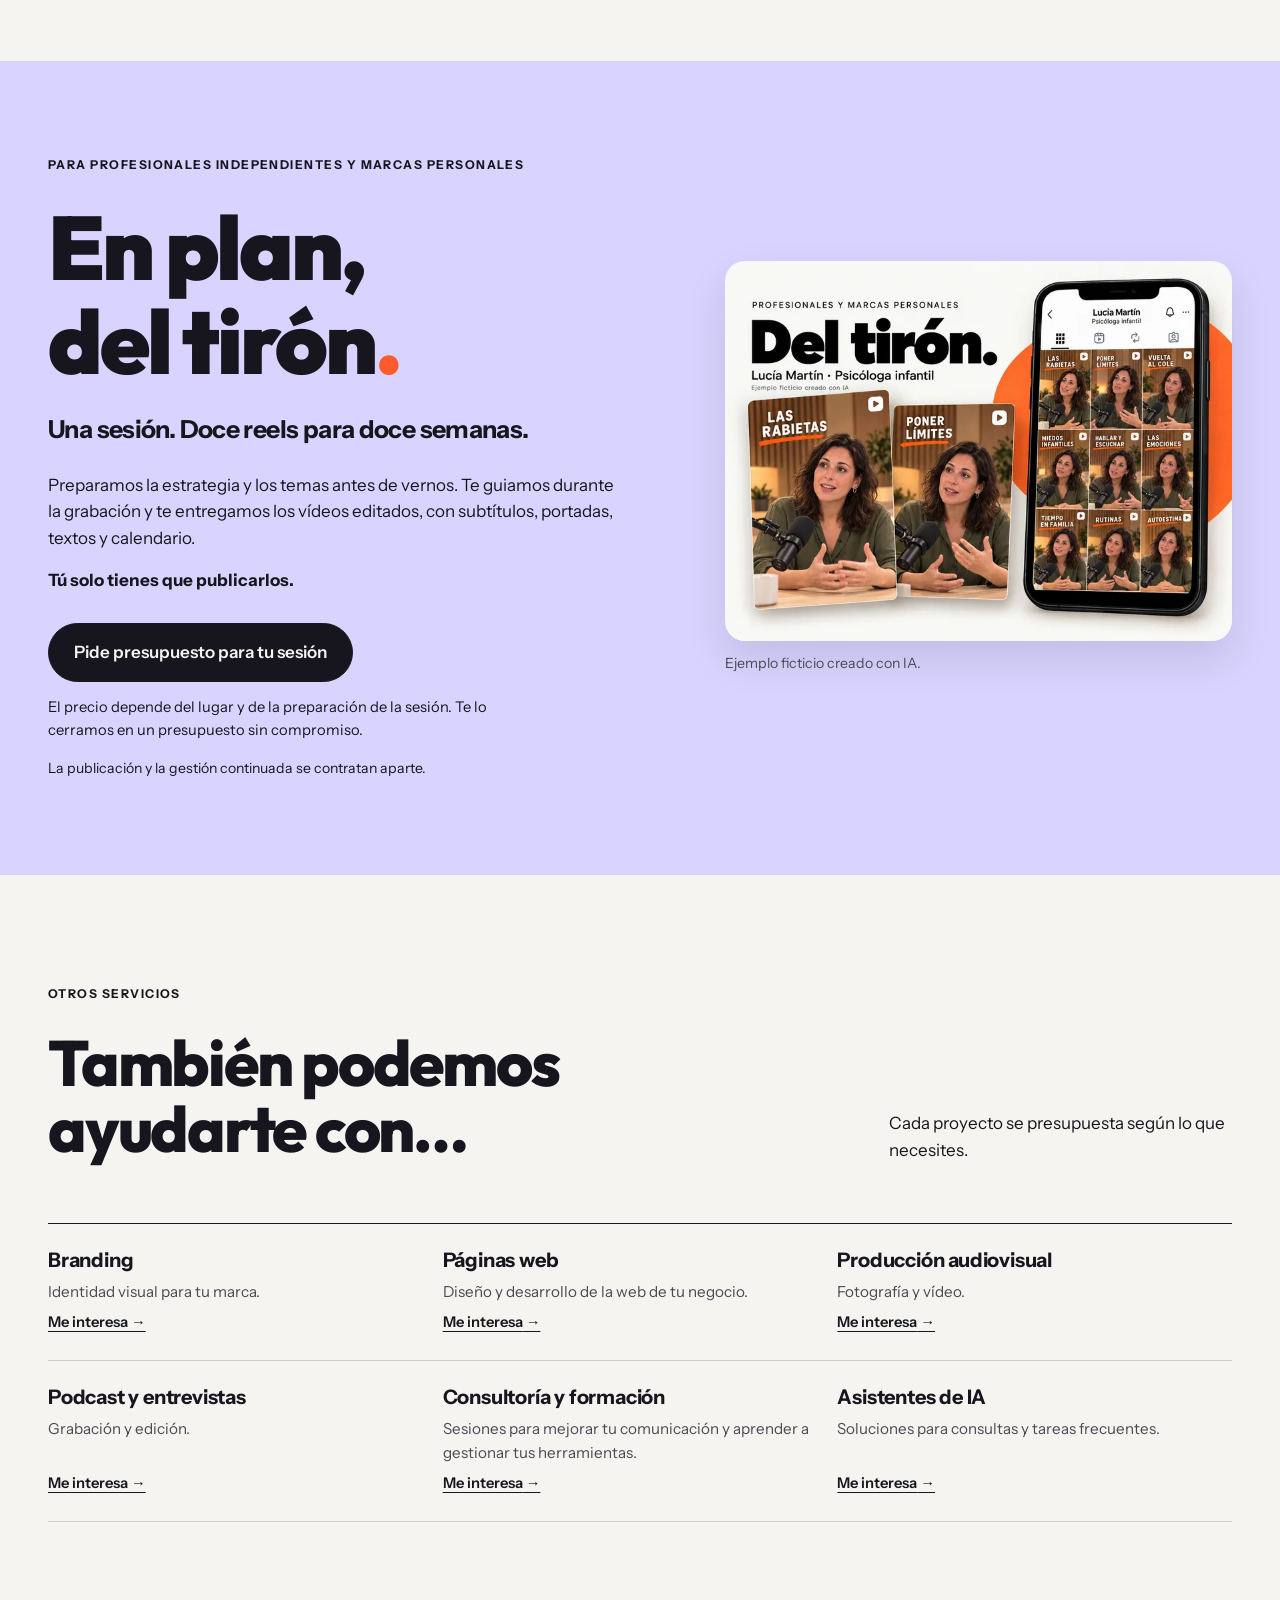
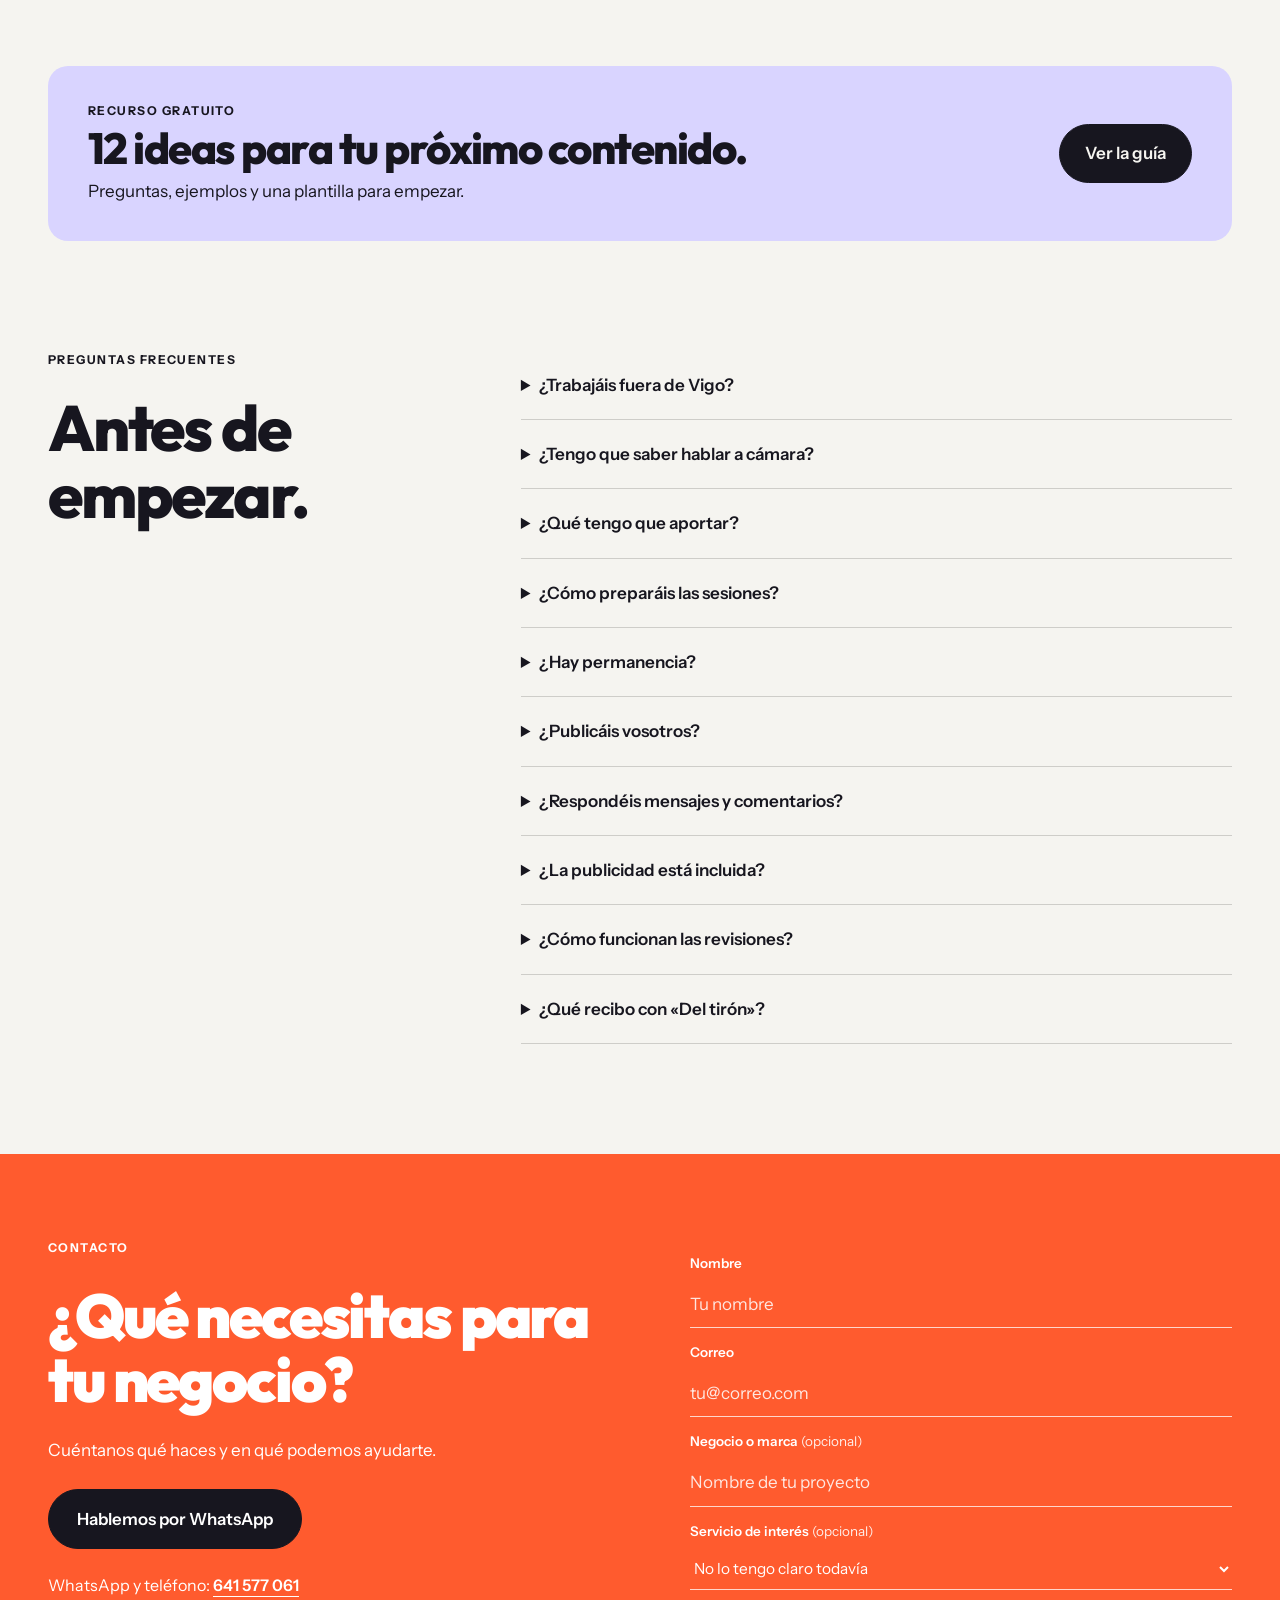
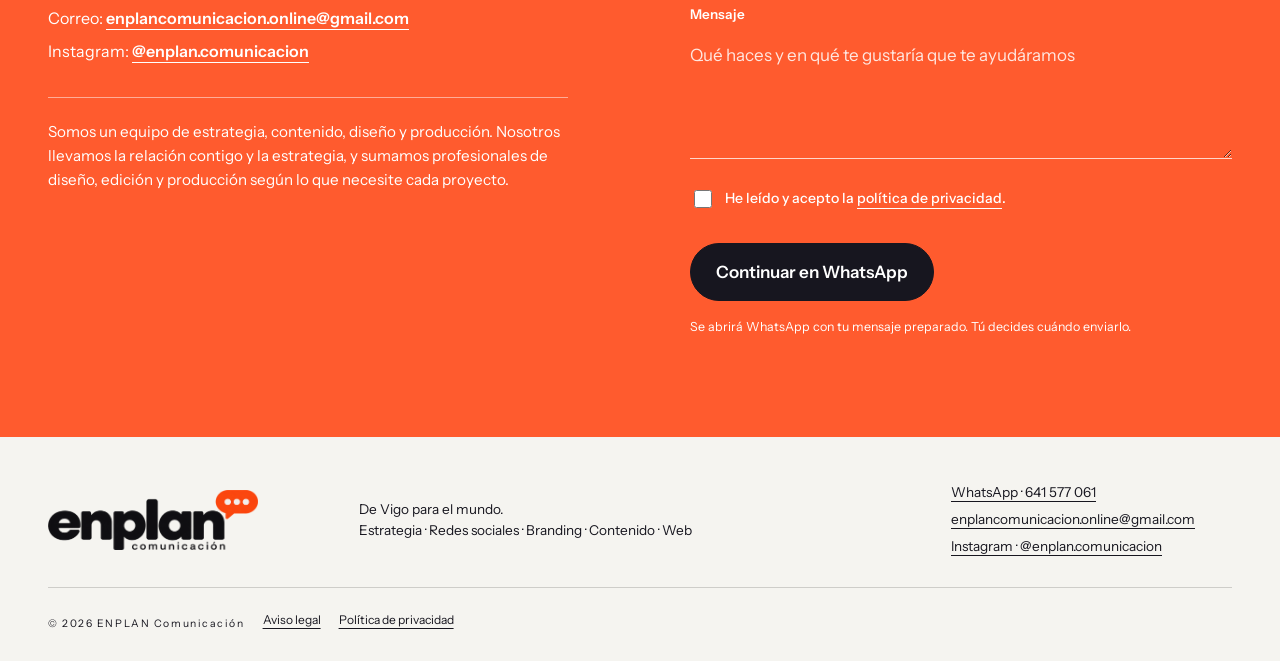
==== commit 8a8015ae: "Add files via upload" ====
--- a/index.html
+++ b/index.html
@@ -21,6 +21,7 @@
 <link rel="apple-touch-icon" href="apple-touch-icon.png">
 <link rel="preload" href="outfit-latin-800-normal.woff2" as="font" type="font/woff2" crossorigin><link rel="preload" href="instrument-sans-latin-400-normal.woff2" as="font" type="font/woff2" crossorigin>
 <link rel="stylesheet" href="styles.css">
+<script>document.documentElement.classList.add("js")</script>
 <script type="application/ld+json">
 {"@context":"https://schema.org","@type":"ProfessionalService","name":"ENPLAN Comunicación","description":"Agencia de comunicación en Vigo: estrategia, redes sociales, branding, contenido y páginas web.","url":"https://enplancomunicacion.online/","logo":"https://enplancomunicacion.online/logo-enplan.png","image":"https://enplancomunicacion.online/og-image.png","email":"enplancomunicacion.online@gmail.com","telephone":"+34641577061","address":{"@type":"PostalAddress","addressLocality":"Vigo","addressRegion":"Pontevedra","postalCode":"36202","addressCountry":"ES"},"areaServed":["Vigo","Galicia","España"],"sameAs":["https://www.instagram.com/enplan.comunicacion/"],"priceRange":"€€"}
 </script>
@@ -53,12 +54,12 @@
 
 <section class="section wrap" id="planes">
 <div class="section-heading"><div><span class="eyebrow">PLANES MENSUALES</span><h2>Elige cómo trabajamos juntos.</h2></div><p>Los tres incluyen estrategia, contenido y gestión de tus redes. Lo que cambia es quién graba y cada cuánto.</p></div>
-<div class="plans"><article class="plan"><span class="plan-number">PLAN 01</span><h3>En plan, lo llevamos<span>.</span></h3><p class="plan-desc">Tú nos pasas las fotos y los vídeos. Nosotros planificamos, editamos y gestionamos tus redes.</p><details><summary>Ver qué incluye</summary><ul><li>Orientación para crear y enviarnos tu material</li><li>4 reels y 4 posts o carruseles al mes</li><li>Estrategia, planificación y calendario mensual</li><li>Guiones, textos, edición y diseño</li><li>Programación y publicación</li><li>Optimización inicial del perfil</li><li>Informe mensual</li><li>Orientación por WhatsApp de lunes a viernes en horario laboral</li><li>Una ronda de cambios por entrega · carruseles de hasta cinco diapositivas</li></ul></details><a class="button outline" href="#contacto" data-plan="En plan, lo llevamos">Quiero que lo llevéis</a></article><article class="plan recommended"><span class="recommended-tag">NUESTRO RECOMENDADO</span><span class="plan-number">PLAN 02</span><h3>En plan, tú tranquilo<span>.</span></h3><p class="plan-desc">Grabamos contigo una vez cada trimestre. Nos encargamos del contenido y de gestionar tus redes.</p><details><summary>Ver qué incluye</summary><ul><li>Sesión de grabación trimestral de hasta tres horas</li><li>Ideas, preparación y dirección de la sesión</li><li>Una campaña mensual de Meta Ads de tres días, con la inversión incluida</li><li>4 reels y 4 posts o carruseles al mes</li><li>Estrategia, planificación y calendario mensual</li><li>Guiones, textos, edición y diseño</li><li>Programación y publicación</li><li>Optimización inicial del perfil</li><li>Informe mensual</li><li>Orientación por WhatsApp de lunes a viernes en horario laboral</li><li>Una ronda de cambios por entrega · carruseles de hasta cinco diapositivas</li></ul></details><a class="button" href="#contacto" data-plan="En plan, tú tranquilo">Quiero delegar</a></article><article class="plan"><span class="plan-number">PLAN 03</span><h3>En plan, somos equipo<span>.</span></h3><p class="plan-desc">Grabamos contigo cada mes. Adaptamos el contenido y la estrategia a las prioridades de tu negocio.</p><details><summary>Ver qué incluye</summary><ul><li>Sesión de grabación mensual de hasta una hora y media</li><li>Reunión mensual y un objetivo comercial principal</li><li>Seguimiento de resultados y oportunidades registradas</li><li>Una campaña mensual de Meta Ads de tres días, con la inversión incluida</li><li>4 reels y 4 posts o carruseles al mes</li><li>Estrategia, planificación y calendario mensual</li><li>Guiones, textos, edición y diseño</li><li>Programación y publicación</li><li>Optimización inicial del perfil</li><li>Informe mensual</li><li>Orientación por WhatsApp de lunes a viernes en horario laboral</li><li>Una ronda de cambios por entrega · carruseles de hasta cinco diapositivas</li></ul></details><a class="button outline" href="#contacto" data-plan="En plan, somos equipo">Quiero que seamos equipo</a></article></div>
-<p class="plan-notes"><strong>Sin permanencia.</strong> Recomendamos trabajar al menos tres meses para evaluar y ajustar la estrategia.</p>
+<div class="plans"><article class="plan"><span class="plan-number">PLAN 01</span><h3>En plan, lo llevamos<span>.</span></h3><p class="plan-desc">Tú nos pasas las fotos y los vídeos. Nosotros planificamos, editamos y gestionamos tus redes.</p><details><summary>Ver qué incluye</summary><ul><li>Orientación para crear y enviarnos tu material</li><li>4 reels y 4 posts o carruseles al mes</li><li>Estrategia, planificación y calendario mensual</li><li>Guiones, textos, edición y diseño</li><li>Programación y publicación</li><li>Optimización inicial del perfil</li><li>Informe mensual</li><li>Orientación por WhatsApp de lunes a viernes en horario laboral</li><li>Una ronda de cambios por entrega · carruseles de hasta cinco diapositivas</li></ul></details><div class="price"><small>Desde</small> 250 €<span>/mes + IVA</span></div><a class="button outline" href="#contacto" data-plan="En plan, lo llevamos">Quiero que lo llevéis</a></article><article class="plan recommended"><span class="recommended-tag">NUESTRO RECOMENDADO</span><span class="plan-number">PLAN 02</span><h3>En plan, tú tranquilo<span>.</span></h3><p class="plan-desc">Grabamos contigo una vez cada trimestre. Nos encargamos del contenido y de gestionar tus redes.</p><details><summary>Ver qué incluye</summary><ul><li>Sesión de grabación trimestral de hasta tres horas</li><li>Ideas, preparación y dirección de la sesión</li><li>Una campaña mensual de Meta Ads de tres días, con la inversión incluida</li><li>4 reels y 4 posts o carruseles al mes</li><li>Estrategia, planificación y calendario mensual</li><li>Guiones, textos, edición y diseño</li><li>Programación y publicación</li><li>Optimización inicial del perfil</li><li>Informe mensual</li><li>Orientación por WhatsApp de lunes a viernes en horario laboral</li><li>Una ronda de cambios por entrega · carruseles de hasta cinco diapositivas</li></ul></details><div class="price"><small>Desde</small> 380 €<span>/mes + IVA</span></div><a class="button" href="#contacto" data-plan="En plan, tú tranquilo">Quiero delegar</a></article><article class="plan"><span class="plan-number">PLAN 03</span><h3>En plan, somos equipo<span>.</span></h3><p class="plan-desc">Grabamos contigo cada mes. Adaptamos el contenido y la estrategia a las prioridades de tu negocio.</p><details><summary>Ver qué incluye</summary><ul><li>Sesión de grabación mensual de hasta una hora y media</li><li>Reunión mensual y un objetivo comercial principal</li><li>Seguimiento de resultados y oportunidades registradas</li><li>Una campaña mensual de Meta Ads de tres días, con la inversión incluida</li><li>4 reels y 4 posts o carruseles al mes</li><li>Estrategia, planificación y calendario mensual</li><li>Guiones, textos, edición y diseño</li><li>Programación y publicación</li><li>Optimización inicial del perfil</li><li>Informe mensual</li><li>Orientación por WhatsApp de lunes a viernes en horario laboral</li><li>Una ronda de cambios por entrega · carruseles de hasta cinco diapositivas</li></ul></details><div class="price"><small>Desde</small> 480 €<span>/mes + IVA</span></div><a class="button outline" href="#contacto" data-plan="En plan, somos equipo">Quiero que seamos equipo</a></article></div>
+<div class="plan-notes"><p><strong>Sin permanencia.</strong> Recomendamos trabajar al menos tres meses para evaluar y ajustar la estrategia.</p><p>Precios para Vigo y alrededores. Si tenemos que desplazarnos más lejos, se añade un recargo que te indicamos en la propuesta.</p></div>
 </section>
 
 <section class="batch lavender" id="del-tiron"><div class="wrap batch-grid">
-<div><span class="eyebrow">PARA PROFESIONALES INDEPENDIENTES Y MARCAS PERSONALES</span><h2>En plan,<br>del tirón<span class="orange">.</span></h2><p class="batch-subtitle">Una sesión. Doce reels para doce semanas.</p><p>Preparamos la estrategia y los temas antes de vernos. Te guiamos durante la grabación y te entregamos los vídeos editados, con subtítulos, portadas, textos y calendario.</p><p><strong>Tú solo tienes que publicarlos.</strong></p><div class="batch-buy"><a class="button" href="#contacto" data-plan="En plan, del tirón">Quiero información</a></div><p class="fine">La publicación y la gestión continuada se contratan aparte.</p></div>
+<div><span class="eyebrow">PARA PROFESIONALES INDEPENDIENTES Y MARCAS PERSONALES</span><h2>En plan,<br>del tirón<span class="orange">.</span></h2><p class="batch-subtitle">Una sesión. Doce reels para doce semanas.</p><p>Preparamos la estrategia y los temas antes de vernos. Te guiamos durante la grabación y te entregamos los vídeos editados, con subtítulos, portadas, textos y calendario.</p><p><strong>Tú solo tienes que publicarlos.</strong></p><div class="batch-buy"><a class="button" href="#contacto" data-plan="En plan, del tirón">Pide presupuesto para tu sesión</a></div><p class="batch-quote">El precio depende del lugar y de la preparación de la sesión. Te lo cerramos en un presupuesto sin compromiso.</p><p class="fine">La publicación y la gestión continuada se contratan aparte.</p></div>
 <figure class="batch-media"><picture><source type="image/webp" srcset="del-tiron-ejemplo-760.webp 760w, del-tiron-ejemplo.webp 1448w" sizes="(max-width: 760px) 100vw, 50vw"><img src="del-tiron-ejemplo.jpg" width="1448" height="1086" alt="Ejemplo ficticio: Lucía Martín, psicóloga infantil, en varias miniaturas de reels grabados en el mismo espacio" decoding="async" loading="lazy"></picture><figcaption>Ejemplo ficticio creado con IA.</figcaption></figure>
 </div></section>
 
--- a/styles.css
+++ b/styles.css
@@ -182,3 +182,34 @@
 .form-status{font-size:.95rem!important}
 @media(max-width:760px){.footer{padding-bottom:110px}.hero{gap:30px}.hero h1{margin-bottom:16px}}
 @media(prefers-reduced-motion:reduce){.button:hover,.wa-float:hover{transform:none}}
+
+/* ===== Precios ===== */
+.plans .price{font-family:var(--body);font-weight:500;font-size:2.6rem;letter-spacing:-.04em;margin:6px 0 18px;line-height:1}
+.plans .price small{display:block;font-size:.8rem;letter-spacing:.08em;text-transform:uppercase;font-weight:700;color:#8b391f;margin-bottom:6px}
+.plans .price span{font-size:.9rem;letter-spacing:0;font-weight:400;margin-left:6px}
+.plan-notes{max-width:760px;margin:28px auto 0;text-align:center;font-size:.92rem;display:flex;flex-direction:column;gap:6px}
+.plan-notes p{margin:0}
+.batch-quote{font-size:.92rem;margin-top:14px!important;max-width:460px}
+
+/* ===== Animaciones al desplazarse ===== */
+.js .reveal{opacity:0;transform:translateY(28px);transition:opacity .7s ease,transform .7s cubic-bezier(.2,.7,.2,1)}
+.js .reveal.reveal-img{transform:translateY(36px) scale(.96)}
+.js .reveal.in{opacity:1;transform:none}
+.js .hero-text>*{animation:rise .8s cubic-bezier(.2,.7,.2,1) both}
+.js .hero-text>*:nth-child(2){animation-delay:.08s}
+.js .hero-text>*:nth-child(3){animation-delay:.16s}
+.js .hero-text>*:nth-child(4){animation-delay:.24s}
+.js .hero-text>*:nth-child(5){animation-delay:.32s}
+.js .hero-media img{animation:heroImg 1.1s .25s cubic-bezier(.2,.7,.2,1) both}
+@keyframes rise{from{opacity:0;transform:translateY(22px)}to{opacity:1;transform:none}}
+@keyframes heroImg{from{opacity:0;transform:translateY(40px) scale(.94)}to{opacity:1;transform:none}}
+.work-card img,.batch-media img{transition:transform .6s cubic-bezier(.2,.7,.2,1)}
+.work-card:hover img{transform:scale(1.03)}
+.work-card{transition:box-shadow .3s,transform .3s}
+.work-card:hover{box-shadow:0 18px 40px rgba(23,22,31,.12);transform:translateY(-4px)}
+@media(prefers-reduced-motion:reduce){
+ .js .reveal,.js .reveal.reveal-img{opacity:1;transform:none;transition:none}
+ .js .hero-text>*,.js .hero-media img{animation:none}
+ .work-card:hover,.work-card:hover img{transform:none}
+}
+@media print{.js .reveal{opacity:1!important;transform:none!important}}
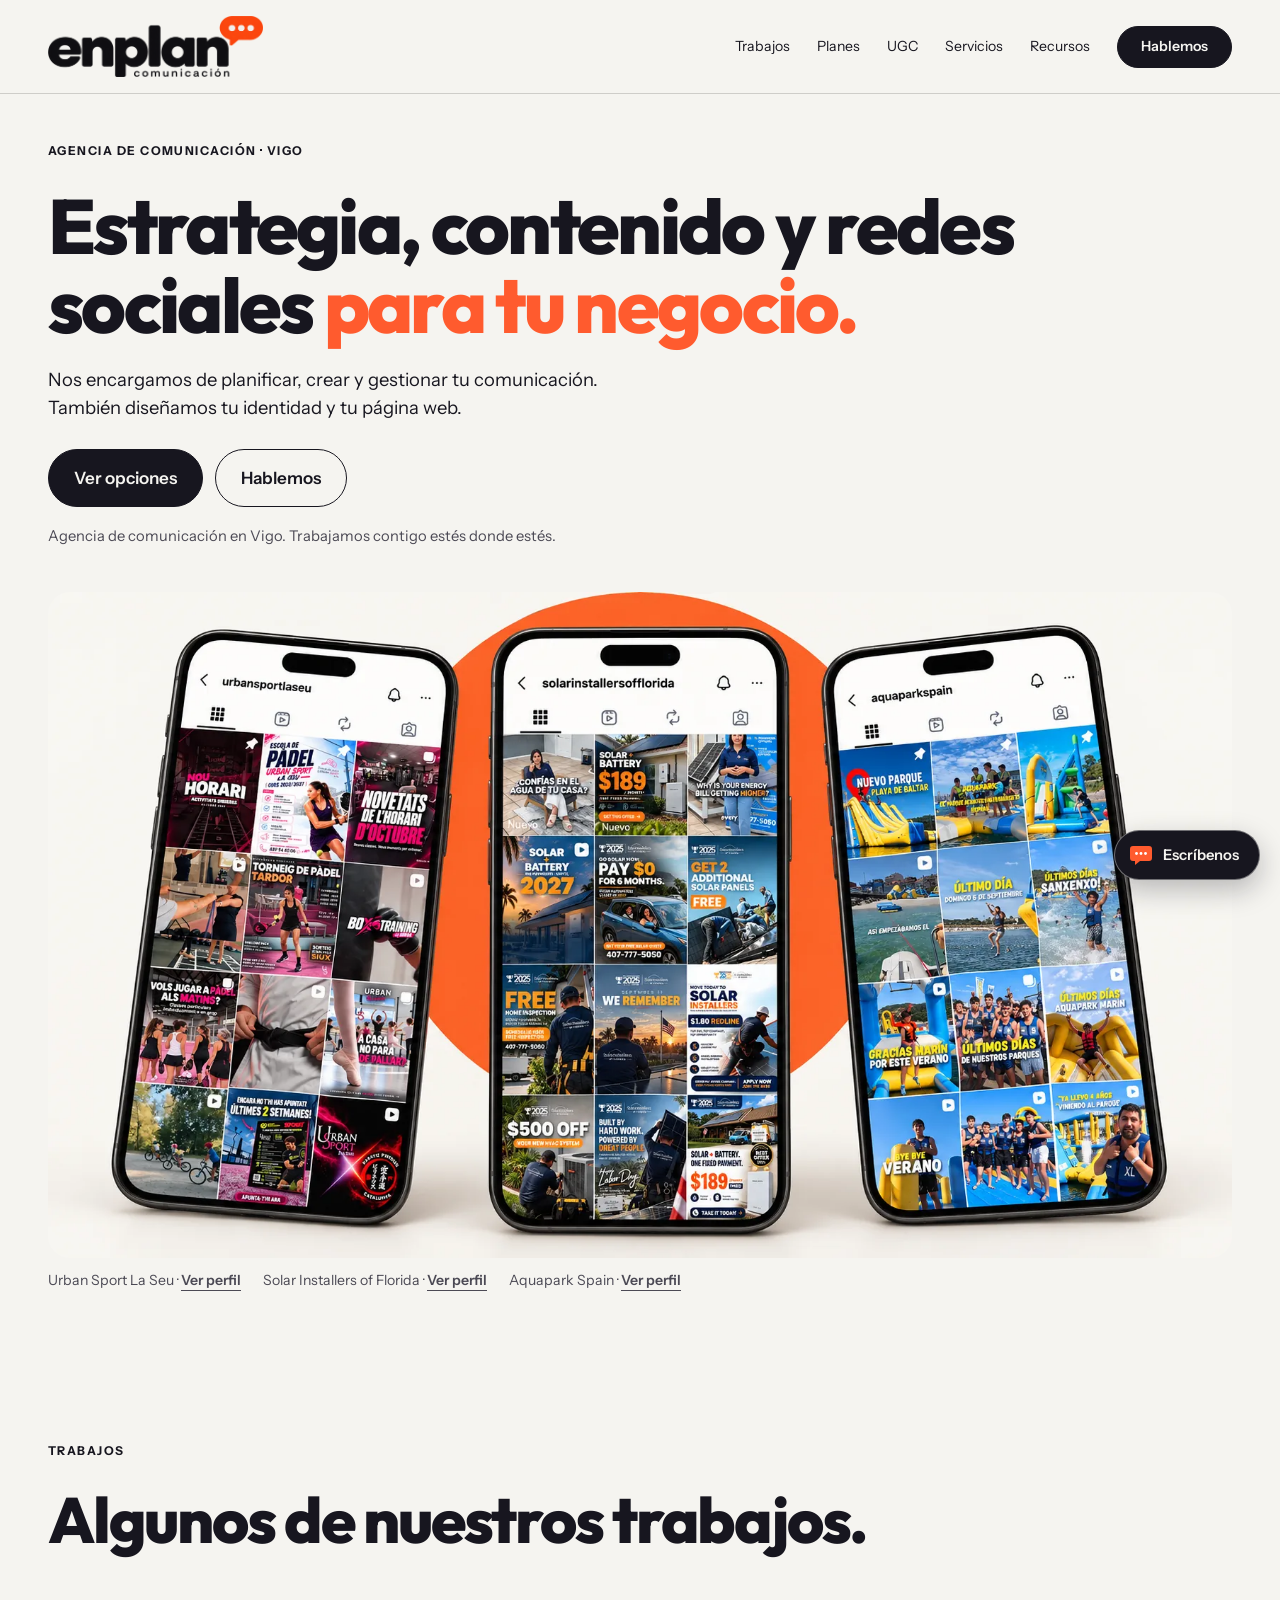
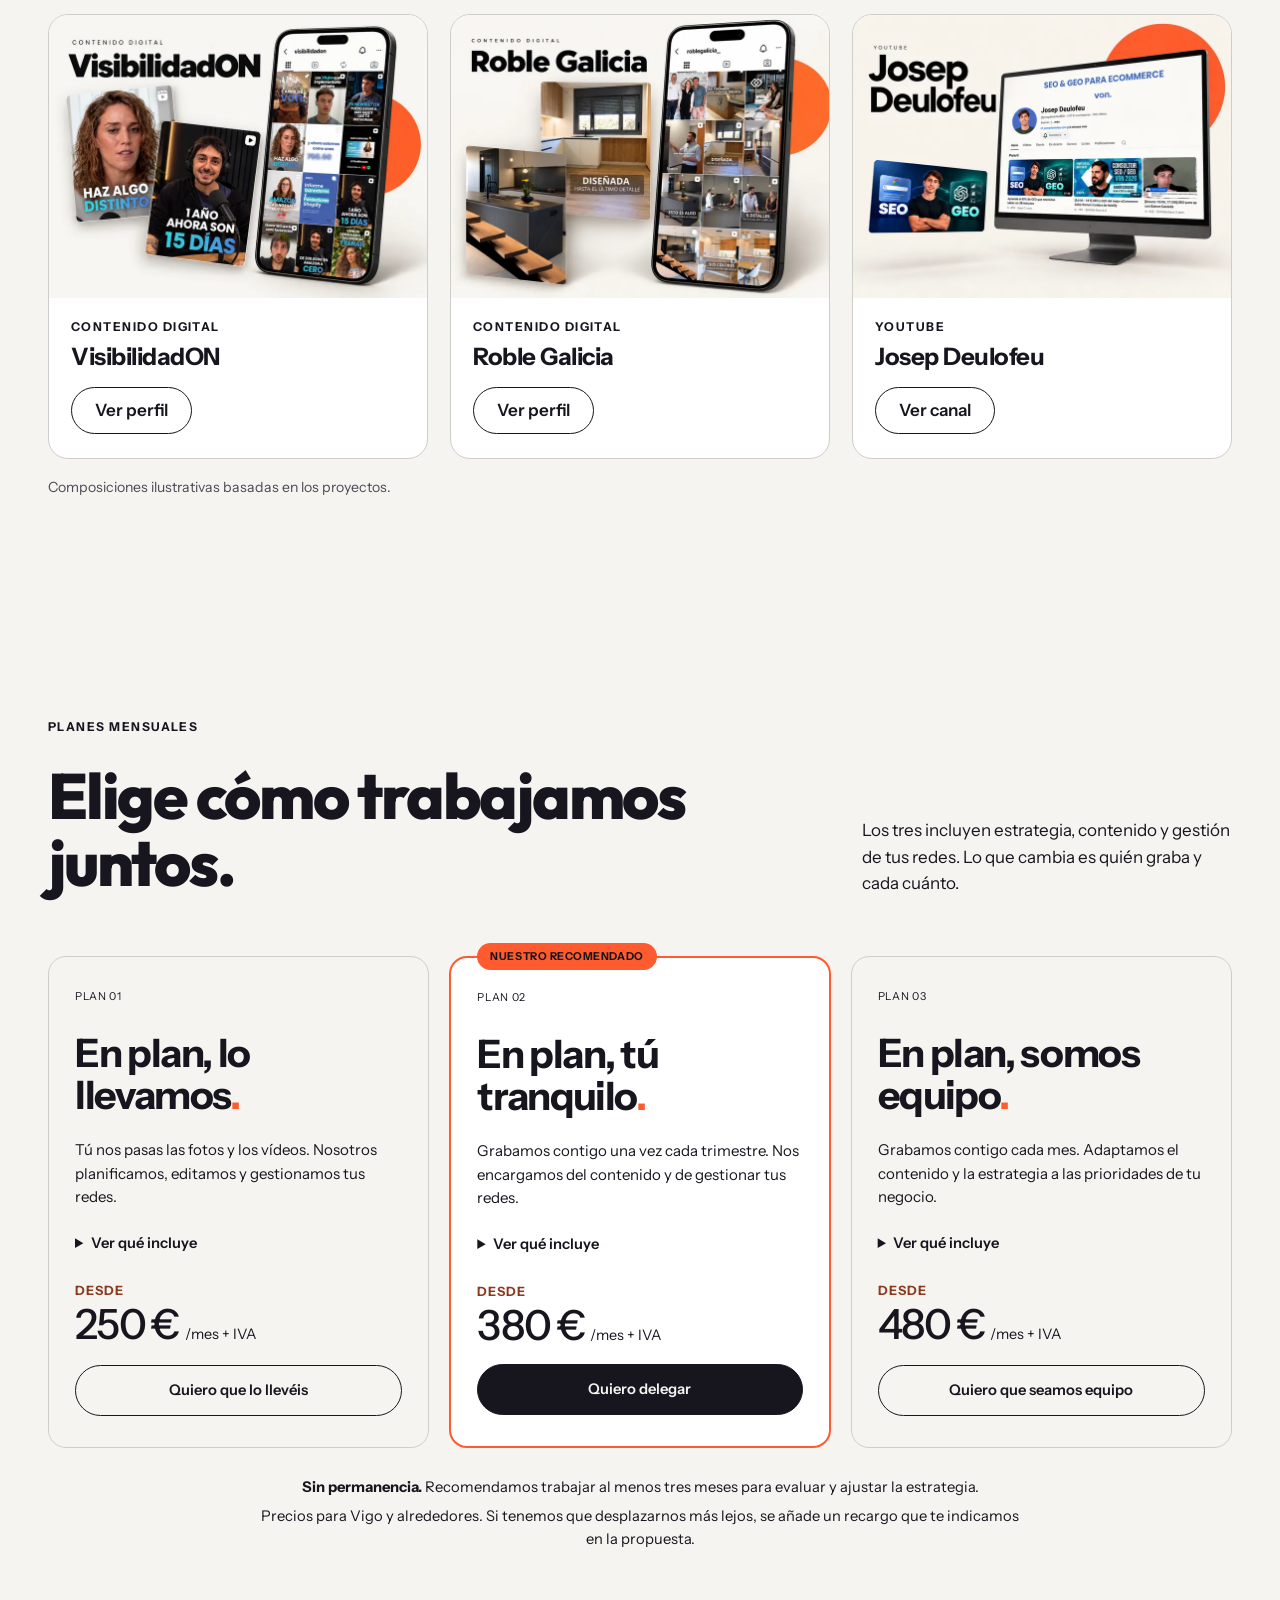
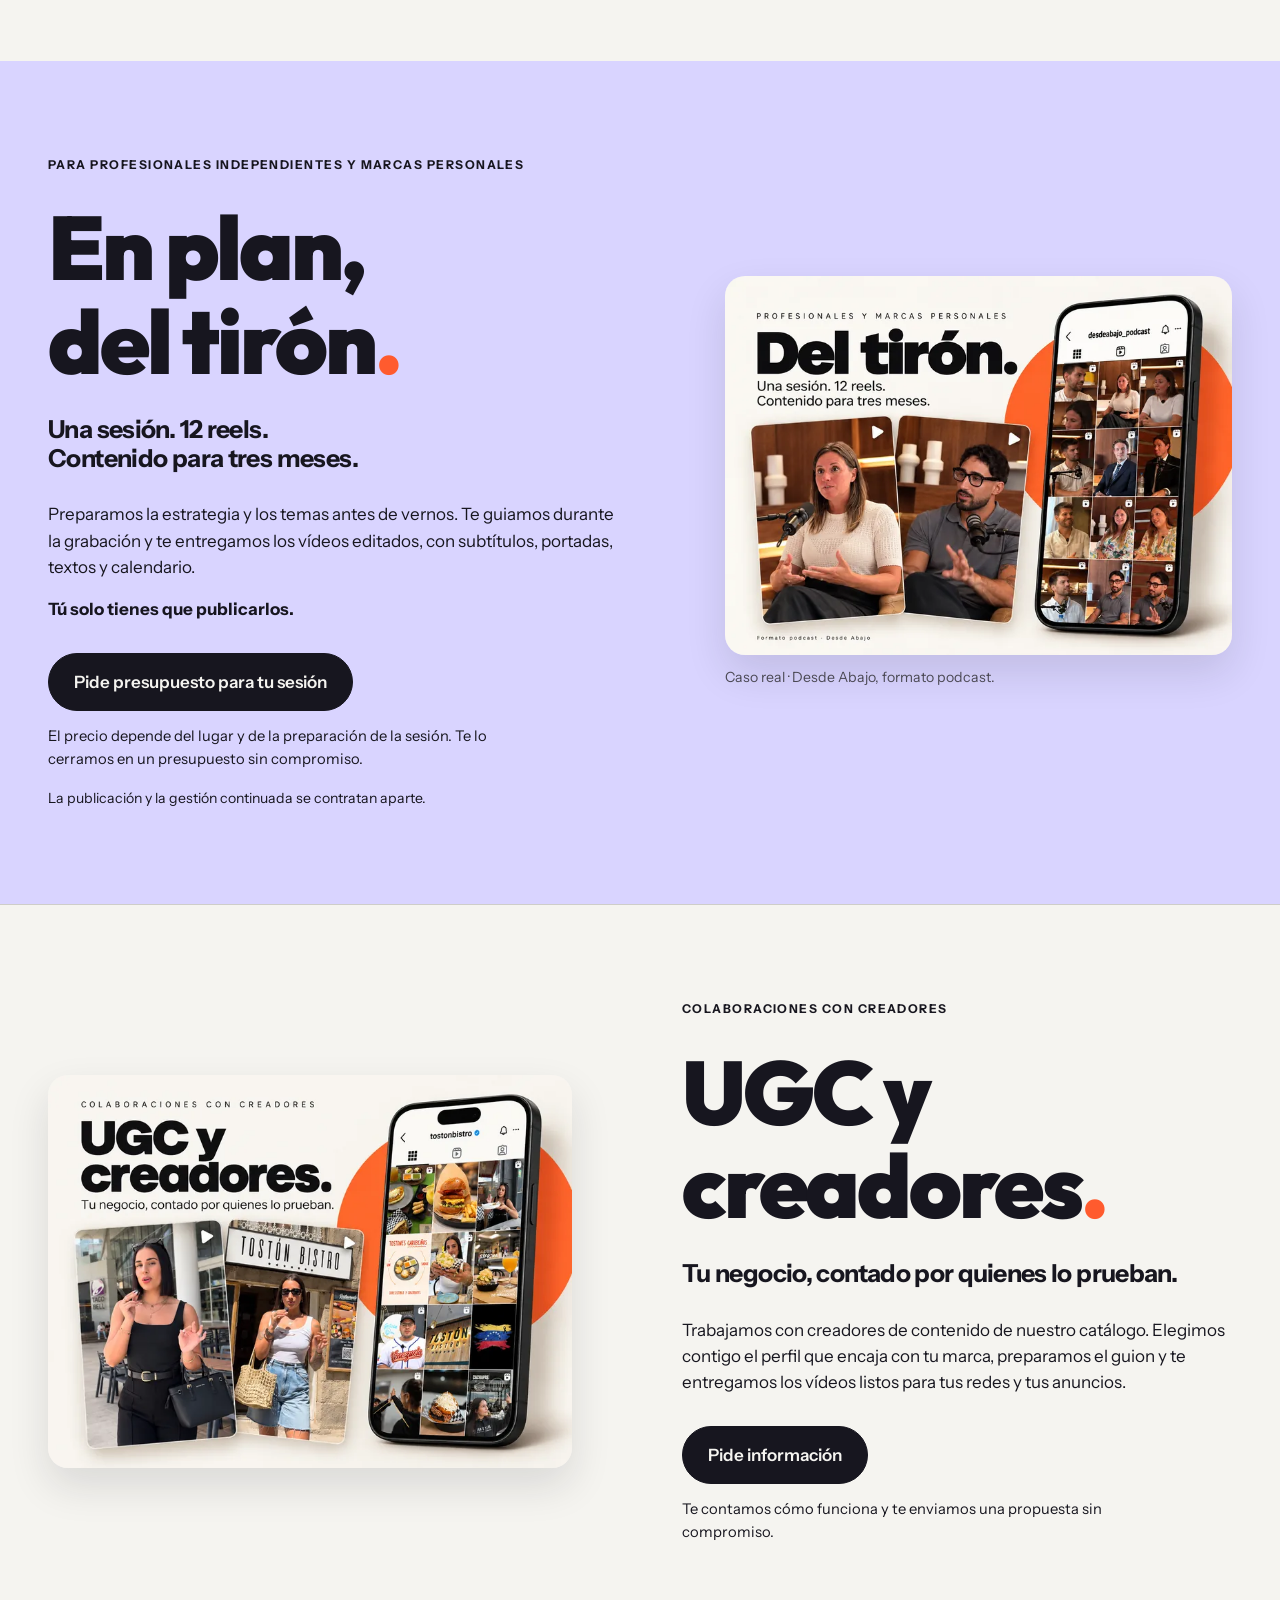
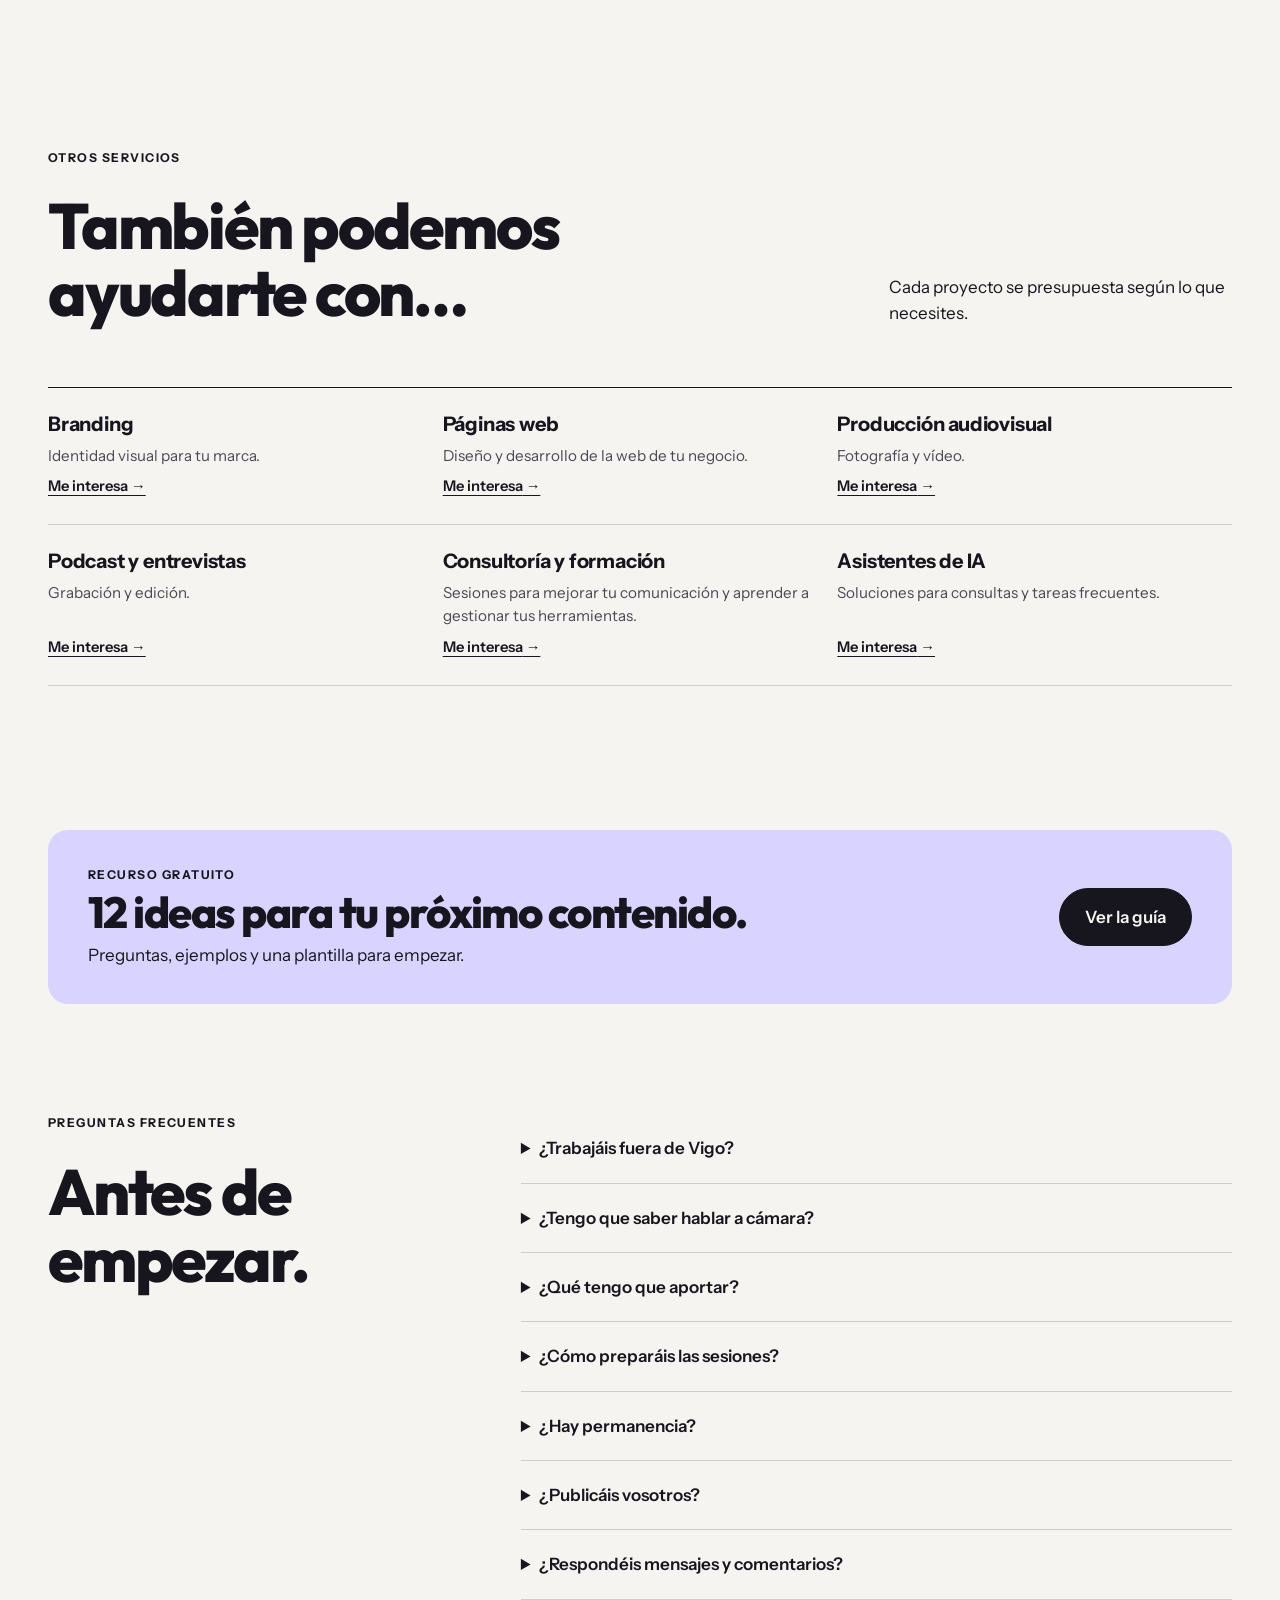
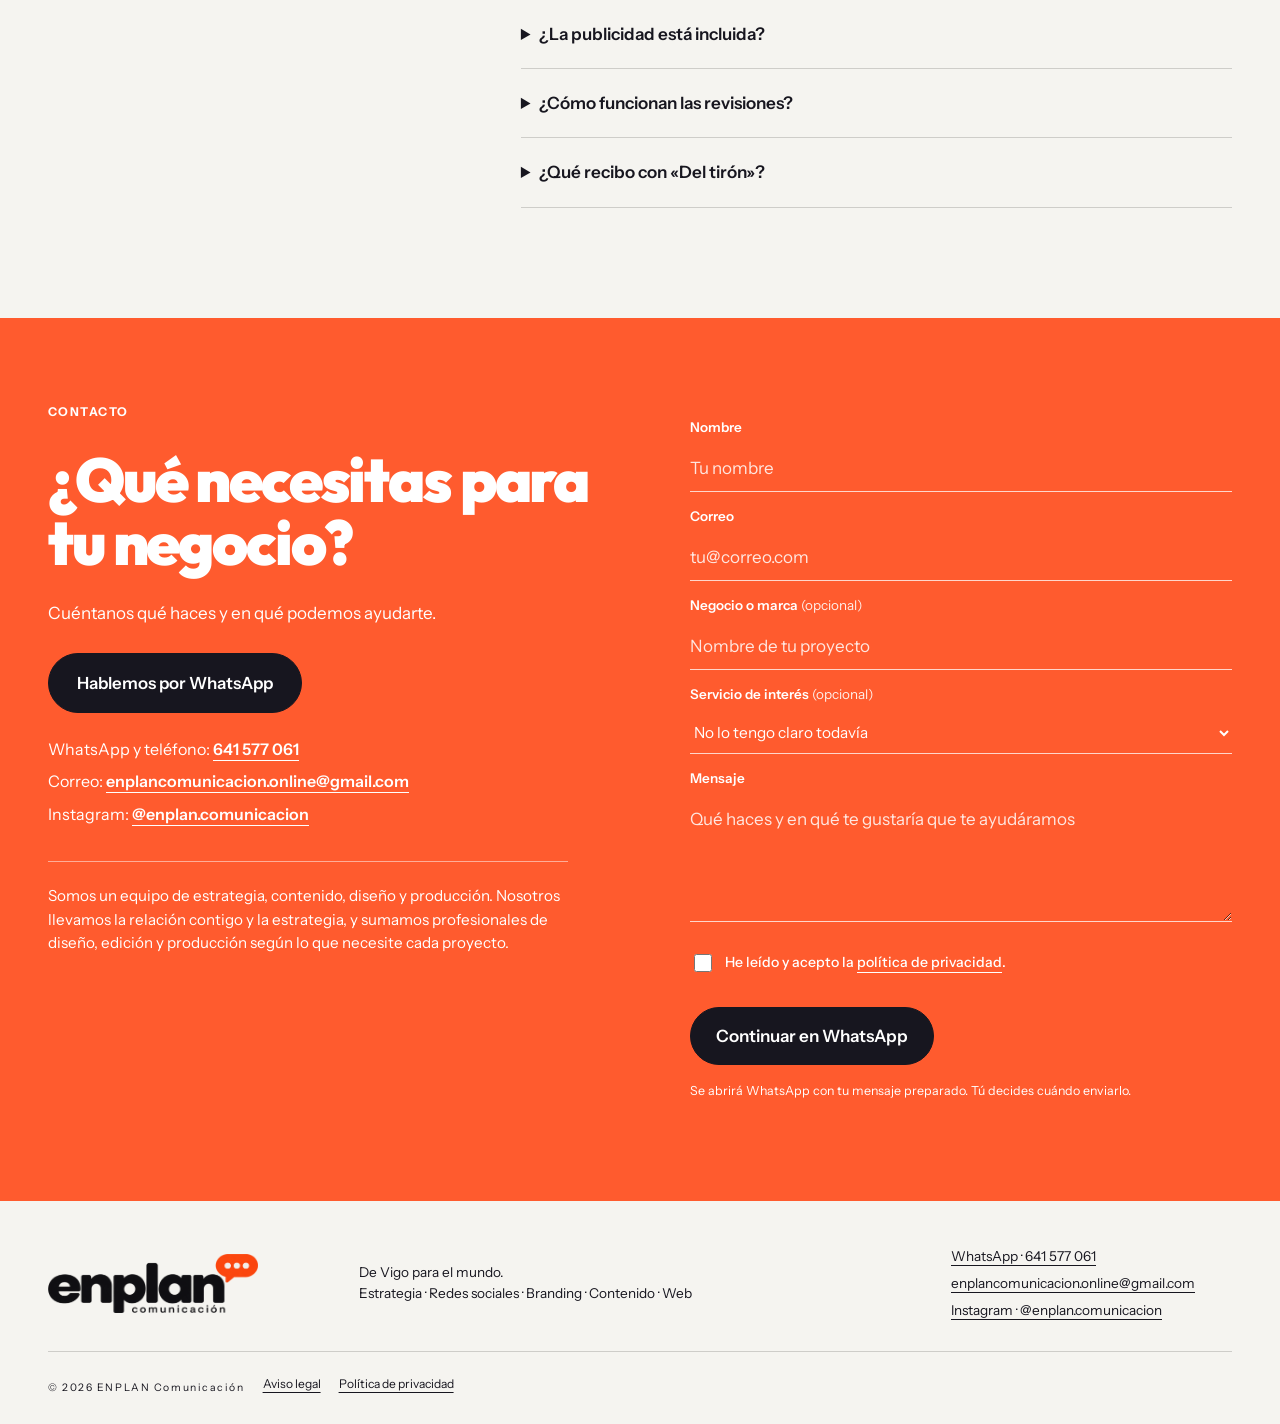
==== commit 40485c4f: "Add files via upload" ====
--- a/index.html
+++ b/index.html
@@ -28,7 +28,7 @@
 </head>
 <body>
 <a class="skip" href="#contenido">Saltar al contenido</a>
-<header class="header"><a class="brand" href="#inicio" aria-label="ENPLAN Comunicación, inicio"><img class="logo-completo" src="logo-enplan.png" alt="ENPLAN Comunicación" width="900" height="257"></a><button class="menu-toggle" aria-expanded="false" aria-controls="navigation">Menú</button><nav id="navigation" aria-label="Principal"><a href="#trabajos">Trabajos</a><a href="#planes">Planes</a><a href="#servicios">Servicios</a><a href="#recursos">Recursos</a><a class="button small" href="#contacto">Hablemos</a></nav></header>
+<header class="header"><a class="brand" href="#inicio" aria-label="ENPLAN Comunicación, inicio"><img class="logo-completo" src="logo-enplan.png" alt="ENPLAN Comunicación" width="900" height="257"></a><button class="menu-toggle" aria-expanded="false" aria-controls="navigation">Menú</button><nav id="navigation" aria-label="Principal"><a href="#trabajos">Trabajos</a><a href="#planes">Planes</a><a href="#ugc">UGC</a><a href="#servicios">Servicios</a><a href="#recursos">Recursos</a><a class="button small" href="#contacto">Hablemos</a></nav></header>
 <main id="contenido">
 <section class="hero wrap" id="inicio">
 <div class="hero-text">
@@ -59,8 +59,13 @@
 </section>
 
 <section class="batch lavender" id="del-tiron"><div class="wrap batch-grid">
-<div><span class="eyebrow">PARA PROFESIONALES INDEPENDIENTES Y MARCAS PERSONALES</span><h2>En plan,<br>del tirón<span class="orange">.</span></h2><p class="batch-subtitle">Una sesión. Doce reels para doce semanas.</p><p>Preparamos la estrategia y los temas antes de vernos. Te guiamos durante la grabación y te entregamos los vídeos editados, con subtítulos, portadas, textos y calendario.</p><p><strong>Tú solo tienes que publicarlos.</strong></p><div class="batch-buy"><a class="button" href="#contacto" data-plan="En plan, del tirón">Pide presupuesto para tu sesión</a></div><p class="batch-quote">El precio depende del lugar y de la preparación de la sesión. Te lo cerramos en un presupuesto sin compromiso.</p><p class="fine">La publicación y la gestión continuada se contratan aparte.</p></div>
-<figure class="batch-media"><picture><source type="image/webp" srcset="del-tiron-ejemplo-760.webp 760w, del-tiron-ejemplo.webp 1448w" sizes="(max-width: 760px) 100vw, 50vw"><img src="del-tiron-ejemplo.jpg" width="1448" height="1086" alt="Ejemplo ficticio: Lucía Martín, psicóloga infantil, en varias miniaturas de reels grabados en el mismo espacio" decoding="async" loading="lazy"></picture><figcaption>Ejemplo ficticio creado con IA.</figcaption></figure>
+<div><span class="eyebrow">PARA PROFESIONALES INDEPENDIENTES Y MARCAS PERSONALES</span><h2>En plan,<br>del tirón<span class="orange">.</span></h2><p class="batch-subtitle">Una sesión. 12 reels.<br>Contenido para tres meses.</p><p>Preparamos la estrategia y los temas antes de vernos. Te guiamos durante la grabación y te entregamos los vídeos editados, con subtítulos, portadas, textos y calendario.</p><p><strong>Tú solo tienes que publicarlos.</strong></p><div class="batch-buy"><a class="button" href="#contacto" data-plan="En plan, del tirón">Pide presupuesto para tu sesión</a></div><p class="batch-quote">El precio depende del lugar y de la preparación de la sesión. Te lo cerramos en un presupuesto sin compromiso.</p><p class="fine">La publicación y la gestión continuada se contratan aparte.</p></div>
+<figure class="batch-media"><picture><source type="image/webp" srcset="del-tiron-desdeabajo-760.webp 760w, del-tiron-desdeabajo.webp 1448w" sizes="(max-width: 760px) 100vw, 50vw"><img src="del-tiron-desdeabajo.jpg" width="1448" height="1086" alt="Del tirón en formato podcast: reels de Desde Abajo con varios invitados grabados en una misma sesión" decoding="async" loading="lazy"></picture><figcaption>Caso real · Desde Abajo, formato podcast.</figcaption></figure>
+</div></section>
+
+<section class="batch ugc" id="ugc"><div class="wrap batch-grid">
+<figure class="batch-media"><picture><source type="image/webp" srcset="ugc-creadores-760.webp 760w, ugc-creadores.webp 1448w" sizes="(max-width: 760px) 100vw, 50vw"><img src="ugc-creadores.jpg" width="1448" height="1086" alt="Vídeos de creadoras de contenido para Tostón Bistro y su perfil de Instagram" decoding="async" loading="lazy"></picture></figure>
+<div><span class="eyebrow">COLABORACIONES CON CREADORES</span><h2>UGC y<br>creadores<span class="orange">.</span></h2><p class="batch-subtitle">Tu negocio, contado por quienes lo prueban.</p><p>Trabajamos con creadores de contenido de nuestro catálogo. Elegimos contigo el perfil que encaja con tu marca, preparamos el guion y te entregamos los vídeos listos para tus redes y tus anuncios.</p><div class="batch-buy"><a class="button" href="#contacto" data-plan="UGC y creadores">Pide información</a></div><p class="batch-quote">Te contamos cómo funciona y te enviamos una propuesta sin compromiso.</p></div>
 </div></section>
 
 <section class="section wrap" id="servicios">
@@ -81,7 +86,7 @@
 <label for="name">Nombre</label><input id="name" name="name" required autocomplete="name" placeholder="Tu nombre">
 <label for="email">Correo</label><input id="email" name="email" type="email" required autocomplete="email" placeholder="tu@correo.com">
 <label for="business">Negocio o marca <span class="optional">(opcional)</span></label><input id="business" name="business" autocomplete="organization" placeholder="Nombre de tu proyecto">
-<label for="interest">Servicio de interés <span class="optional">(opcional)</span></label><select id="interest" name="interest"><option>No lo tengo claro todavía</option><option>En plan, lo llevamos</option><option>En plan, tú tranquilo</option><option>En plan, somos equipo</option><option>En plan, del tirón</option><option>Branding</option><option>Páginas web</option><option>Producción audiovisual</option><option>Podcast y entrevistas</option><option>Consultoría y formación</option><option>Asistentes de IA</option></select>
+<label for="interest">Servicio de interés <span class="optional">(opcional)</span></label><select id="interest" name="interest"><option>No lo tengo claro todavía</option><option>En plan, lo llevamos</option><option>En plan, tú tranquilo</option><option>En plan, somos equipo</option><option>En plan, del tirón</option><option>UGC y creadores</option><option>Branding</option><option>Páginas web</option><option>Producción audiovisual</option><option>Podcast y entrevistas</option><option>Consultoría y formación</option><option>Asistentes de IA</option></select>
 <label for="message">Mensaje</label><textarea id="message" name="message" rows="4" required placeholder="Qué haces y en qué te gustaría que te ayudáramos"></textarea>
 <input type="checkbox" name="botcheck" class="hp" tabindex="-1" autocomplete="off" aria-hidden="true">
 <label class="consent" for="consent"><input type="checkbox" id="consent" name="consent" required><span>He leído y acepto la <a href="privacidad.html">política de privacidad</a>.</span></label>
--- a/styles.css
+++ b/styles.css
@@ -213,3 +213,16 @@
  .work-card:hover,.work-card:hover img{transform:none}
 }
 @media print{.js .reveal{opacity:1!important;transform:none!important}}
+
+/* Servicio destacado: UGC */
+.services-grid .service-featured{grid-column:1/-1;background:var(--lilac,#D9D4FF);padding:28px 32px 30px;margin:0 0 0;border-bottom:1px solid var(--ink);position:relative}
+.services-grid .service-featured h3{font-size:1.6rem}
+.services-grid .service-featured p{max-width:62ch;color:var(--ink,#17161F);font-size:1rem}
+.service-tag{align-self:flex-start;background:var(--orange,#FF5B2E);color:#fff;font-weight:700;font-size:.72rem;letter-spacing:.08em;padding:4px 10px;border-radius:999px}
+@media(max-width:560px){.services-grid .service-featured{padding:24px 20px}}
+.services-grid .service-tag{color:#fff;font-size:.72rem;line-height:1.4}
+
+/* Sección UGC */
+.ugc{border-top:1px solid var(--line)}
+.ugc .batch-grid{grid-template-columns:1fr 1.05fr}
+@media(max-width:760px){.ugc .batch-grid{grid-template-columns:1fr}.ugc .batch-media{order:2}}
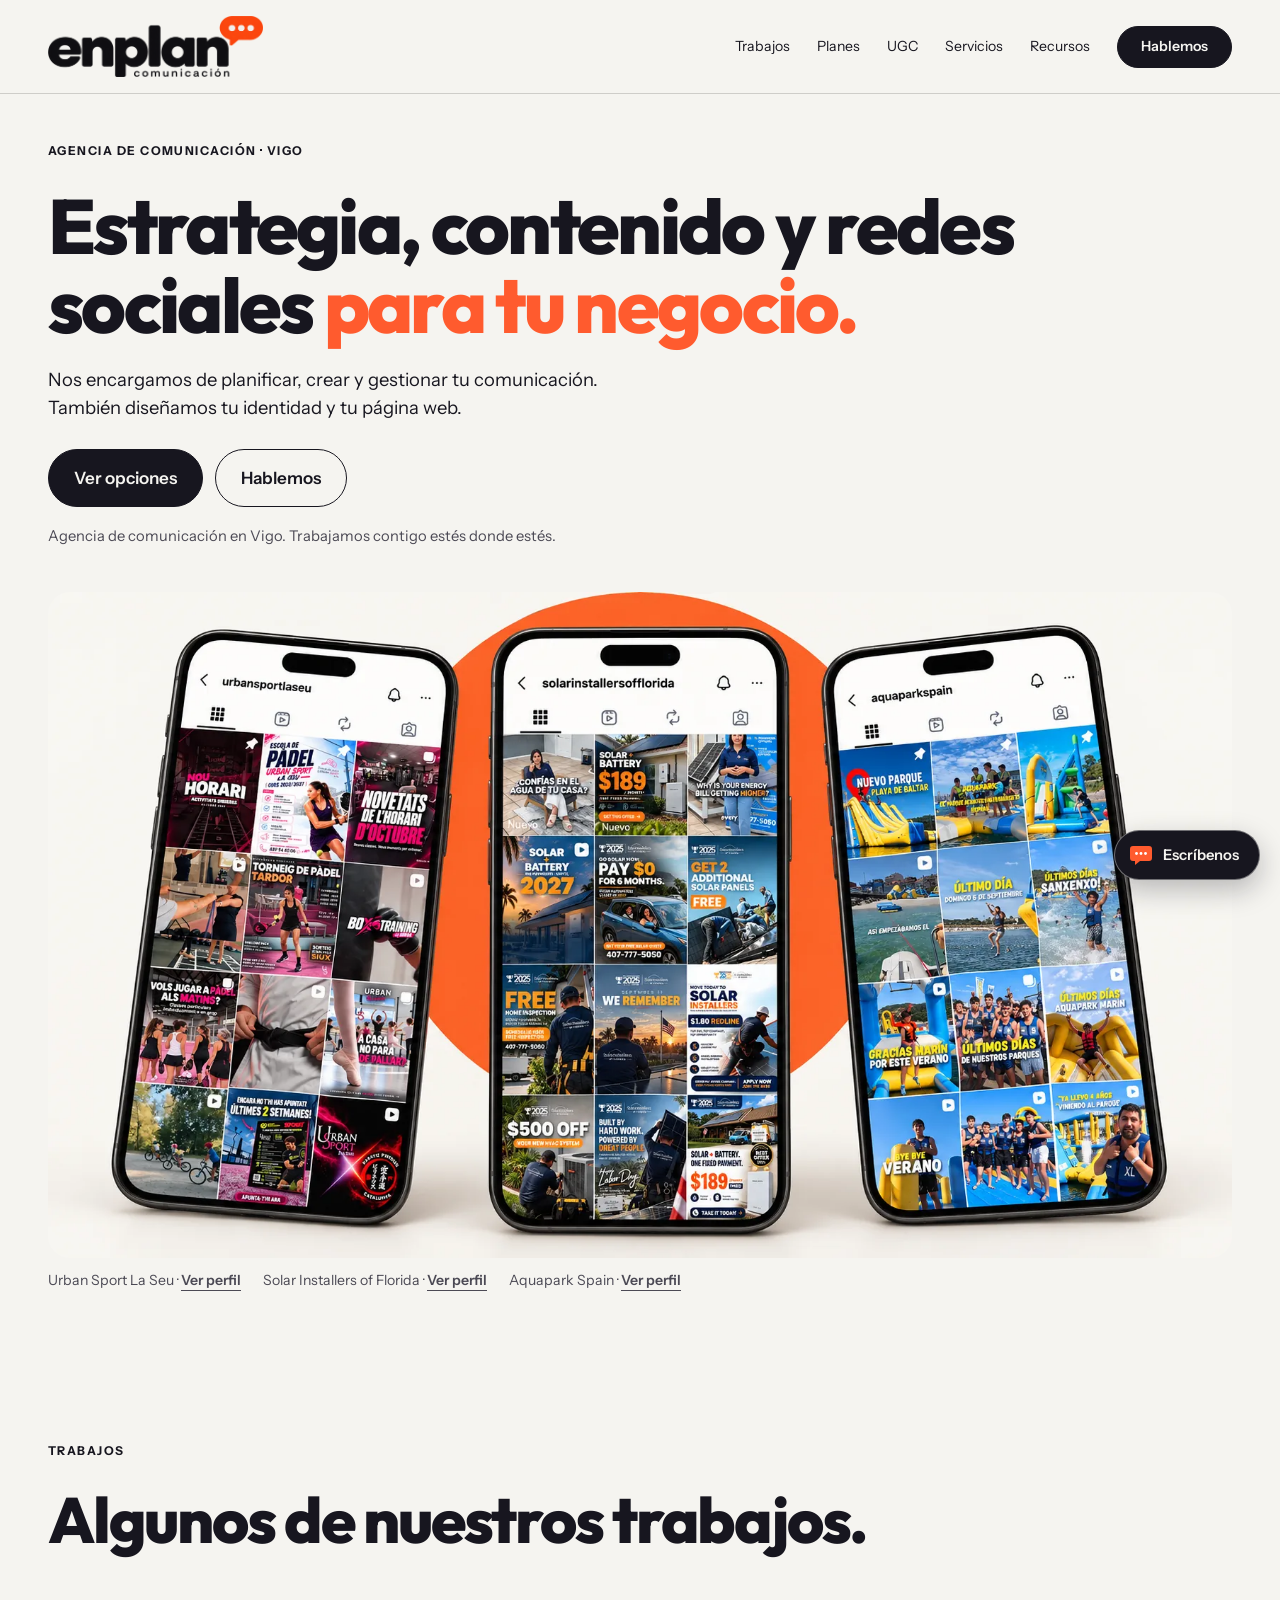
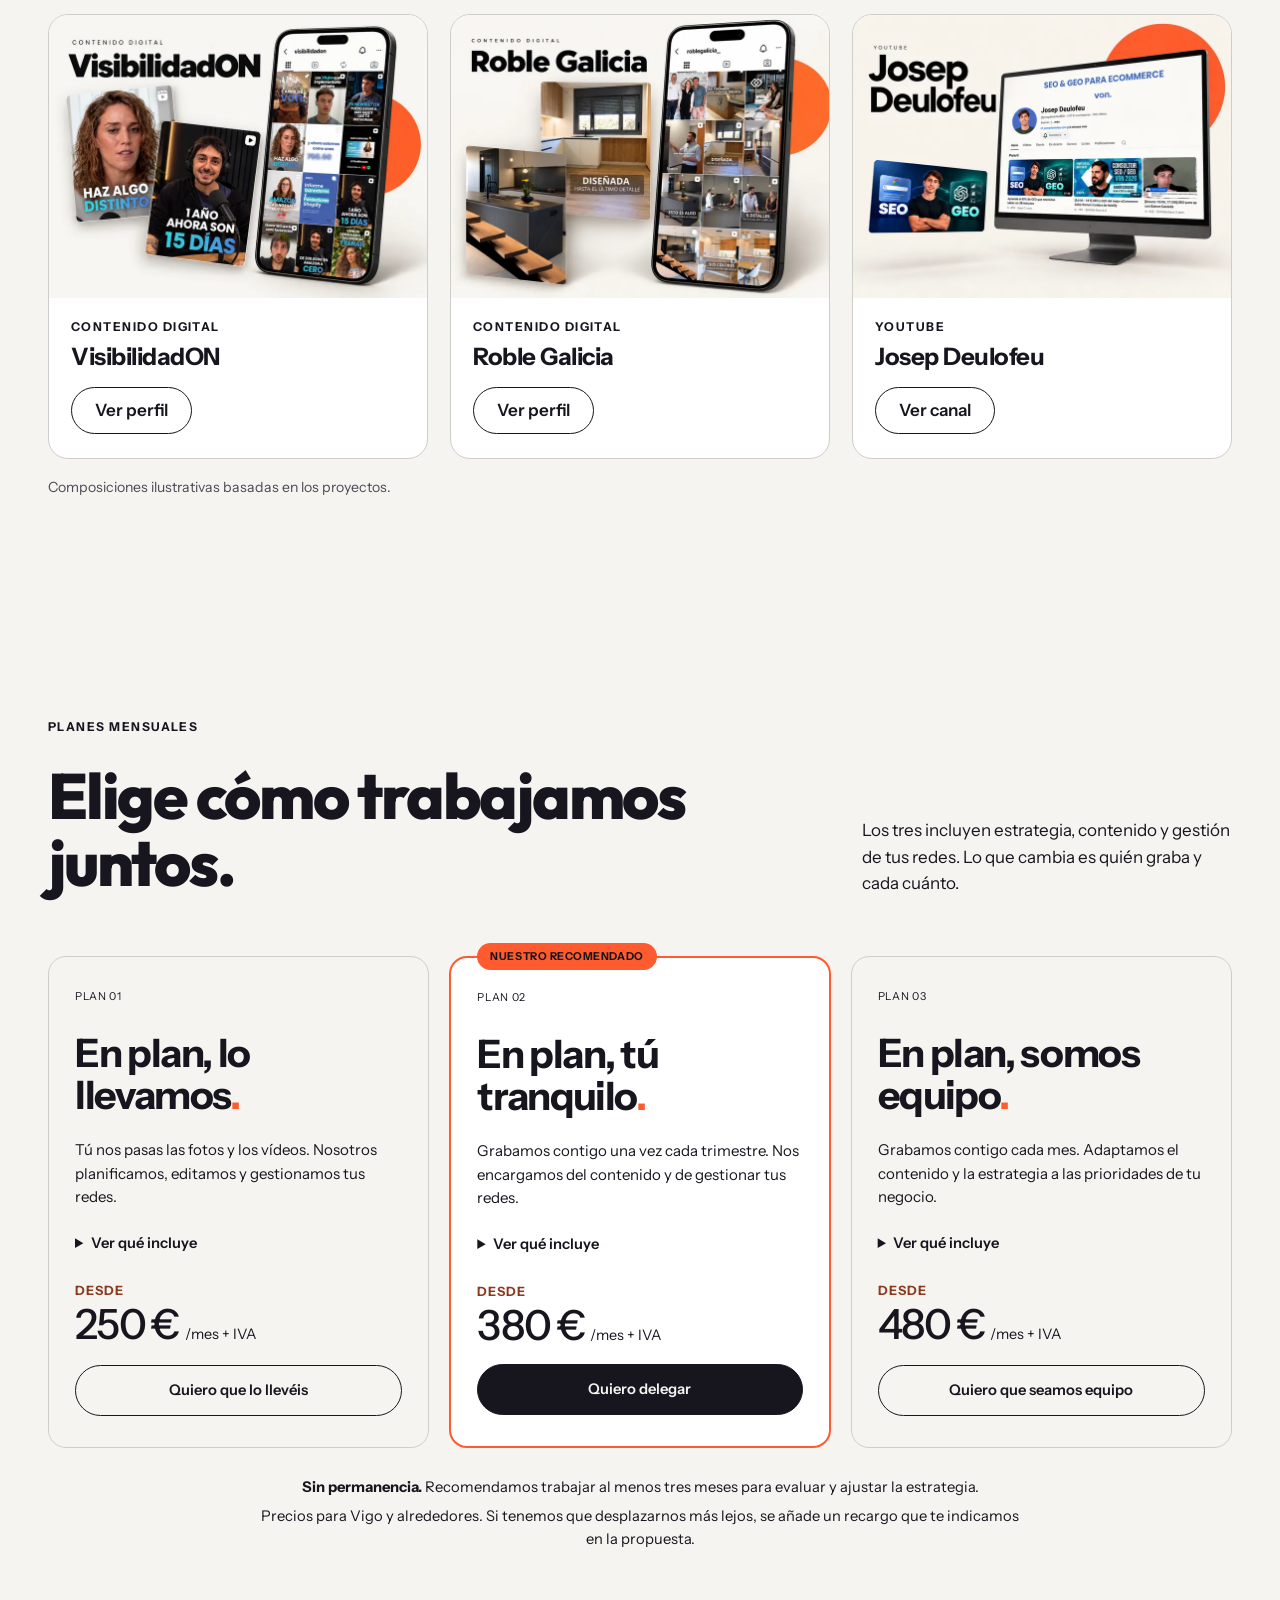
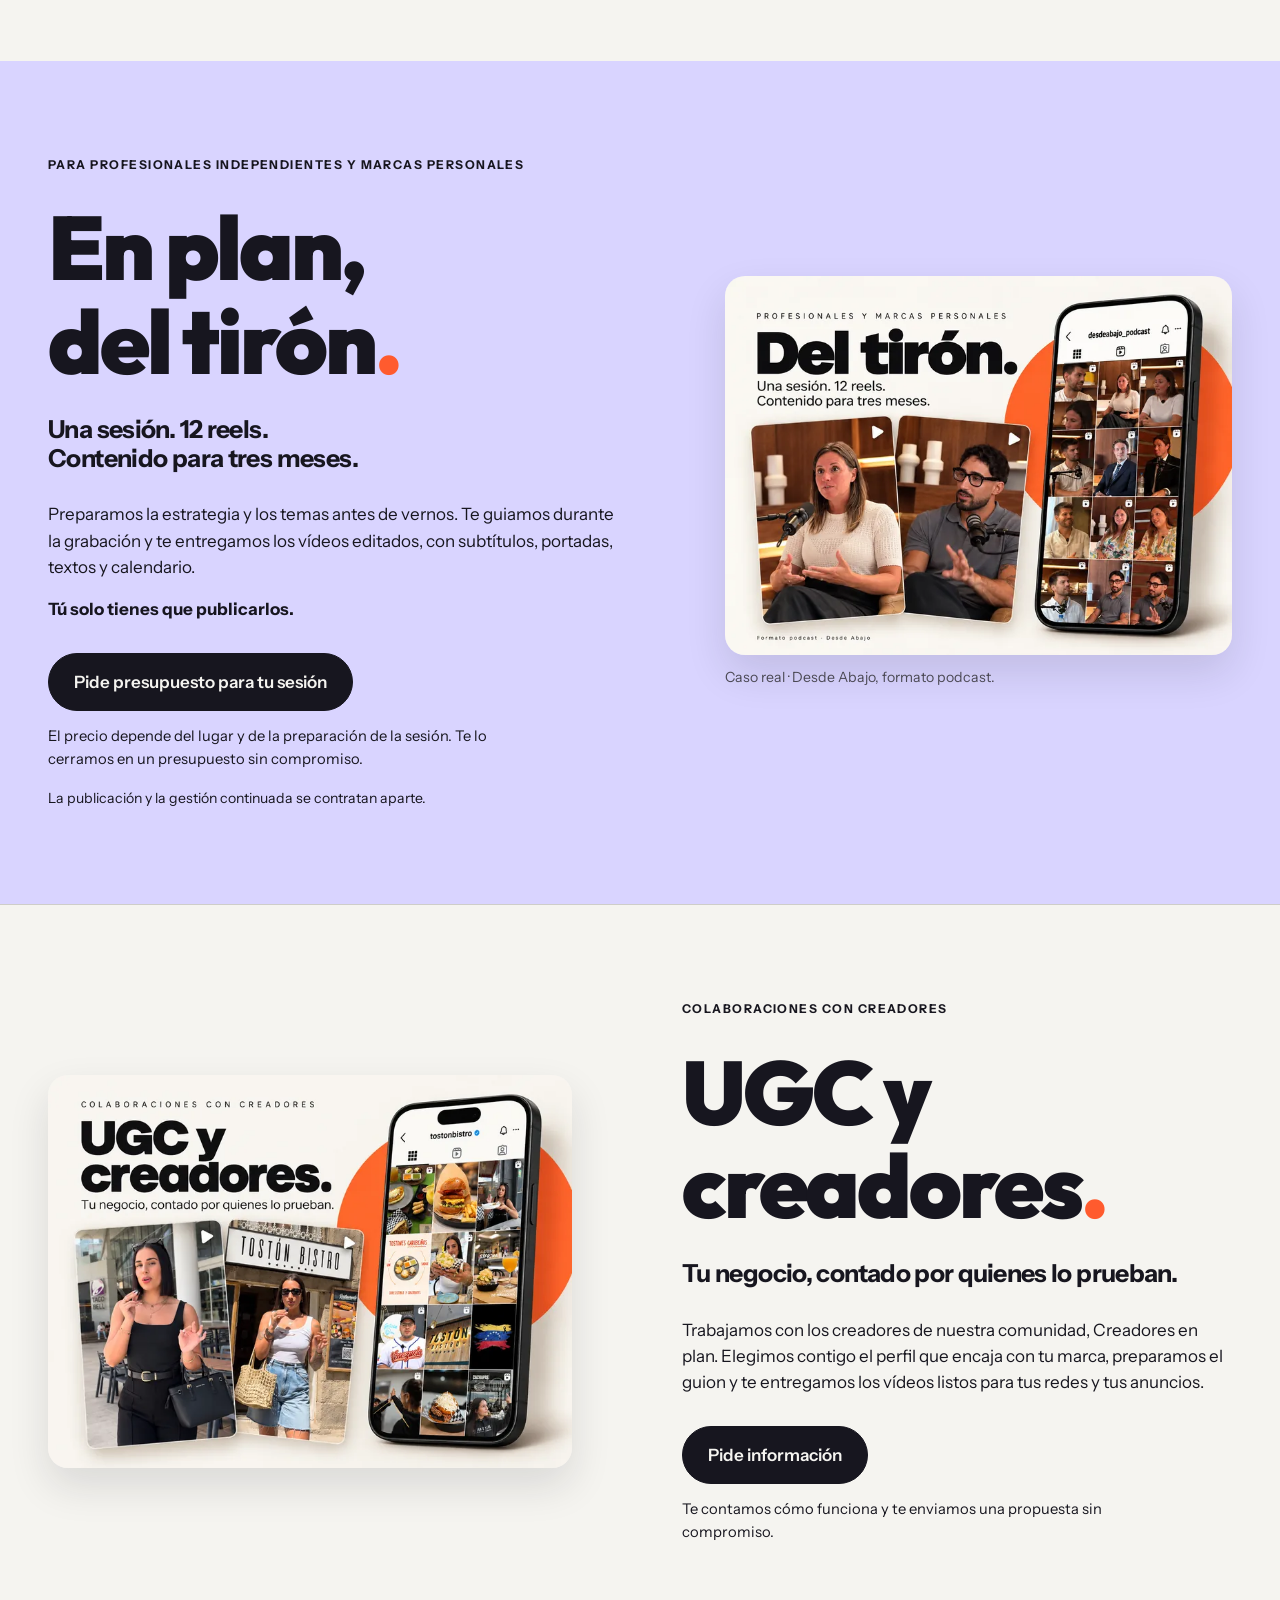
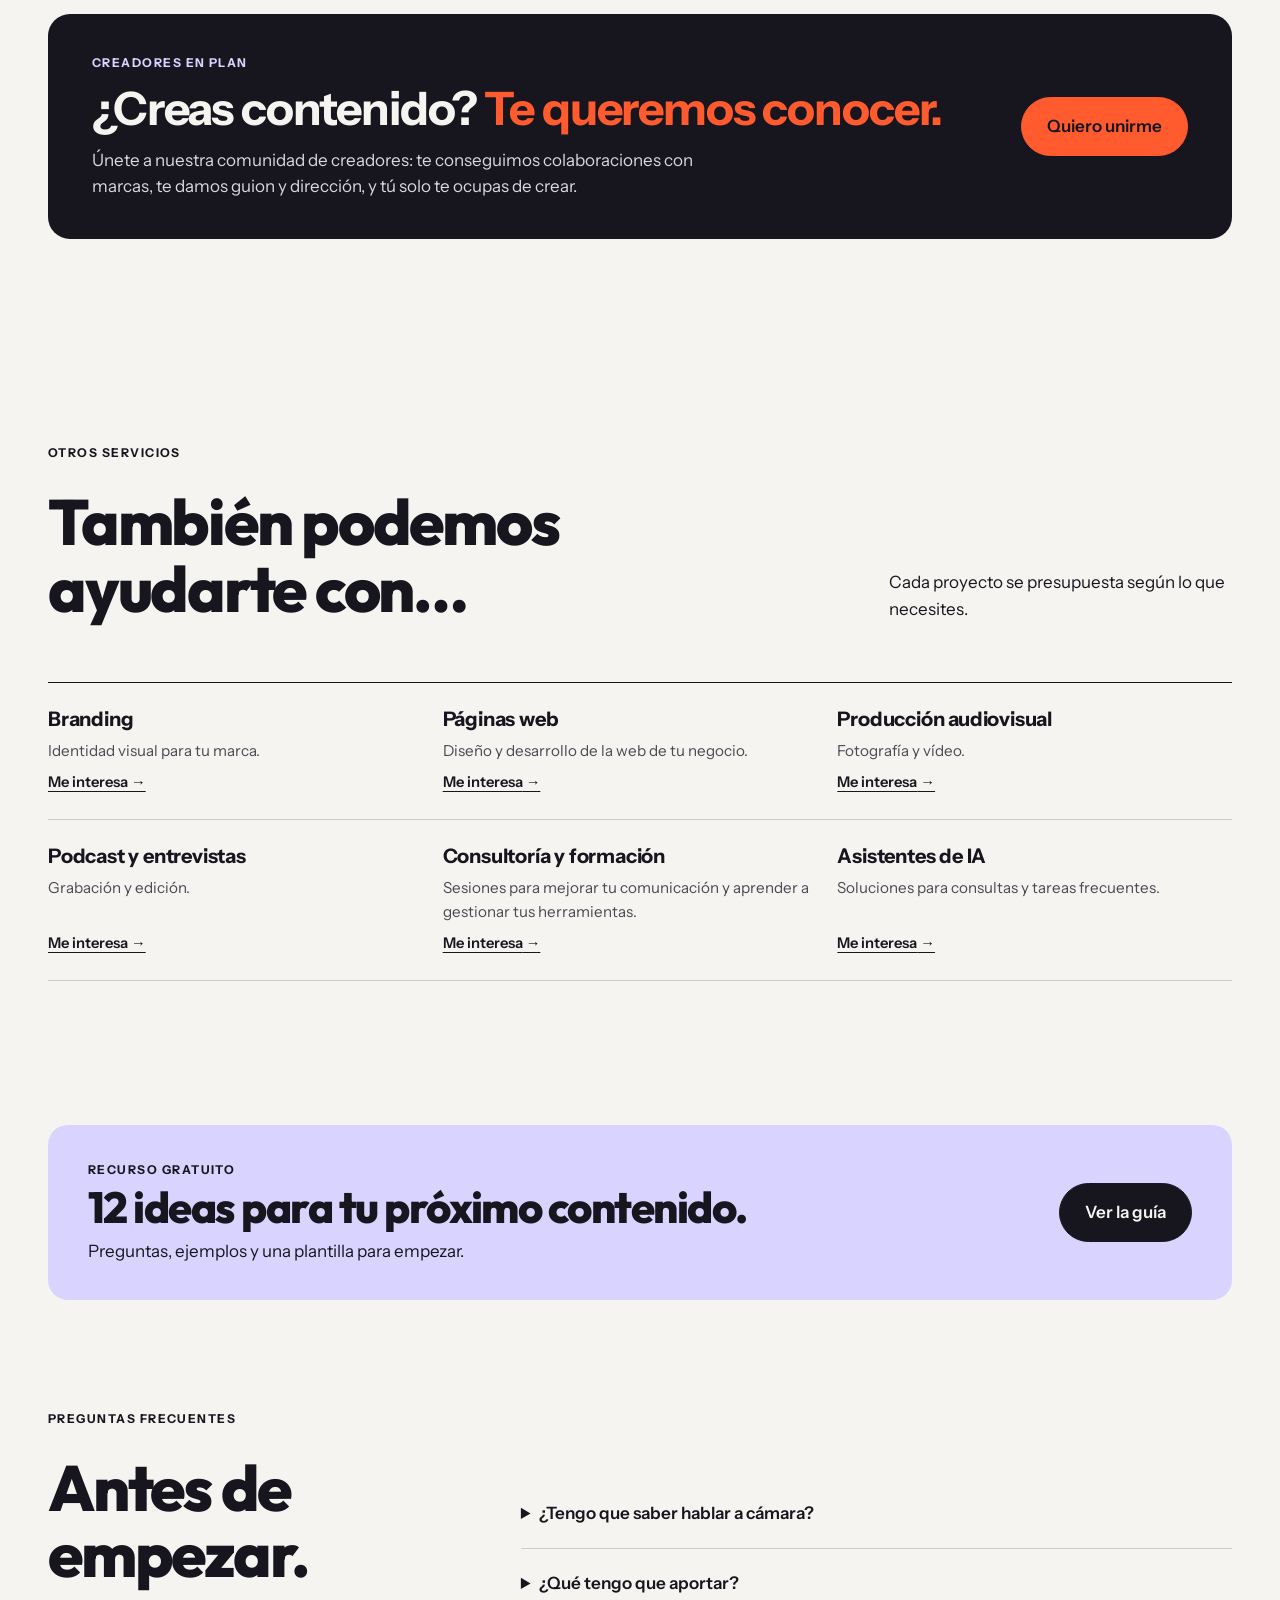
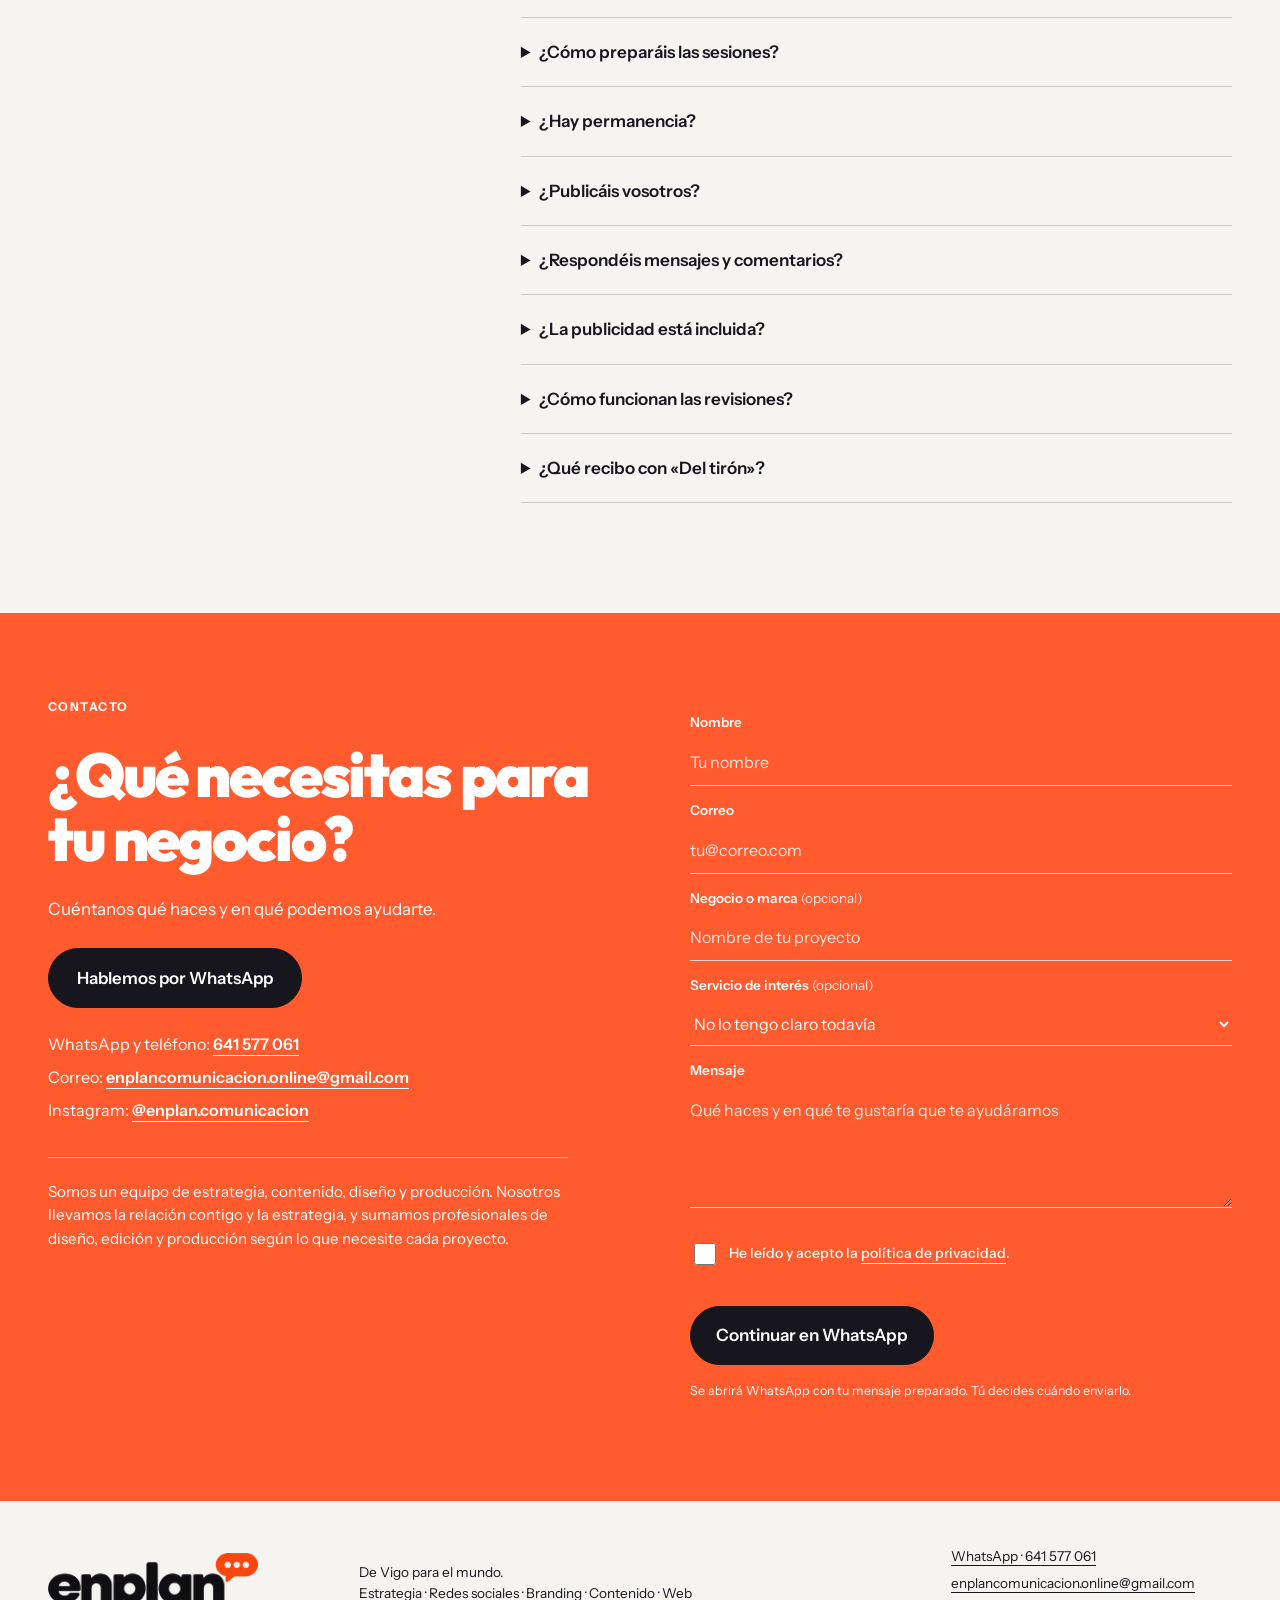
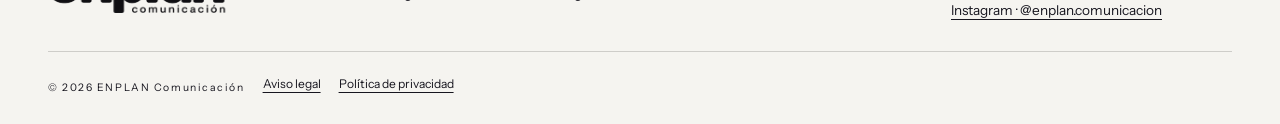
==== commit c988a860: "Add files via upload" ====
--- a/index.html
+++ b/index.html
@@ -65,8 +65,10 @@
 
 <section class="batch ugc" id="ugc"><div class="wrap batch-grid">
 <figure class="batch-media"><picture><source type="image/webp" srcset="ugc-creadores-760.webp 760w, ugc-creadores.webp 1448w" sizes="(max-width: 760px) 100vw, 50vw"><img src="ugc-creadores.jpg" width="1448" height="1086" alt="Vídeos de creadoras de contenido para Tostón Bistro y su perfil de Instagram" decoding="async" loading="lazy"></picture></figure>
-<div><span class="eyebrow">COLABORACIONES CON CREADORES</span><h2>UGC y<br>creadores<span class="orange">.</span></h2><p class="batch-subtitle">Tu negocio, contado por quienes lo prueban.</p><p>Trabajamos con creadores de contenido de nuestro catálogo. Elegimos contigo el perfil que encaja con tu marca, preparamos el guion y te entregamos los vídeos listos para tus redes y tus anuncios.</p><div class="batch-buy"><a class="button" href="#contacto" data-plan="UGC y creadores">Pide información</a></div><p class="batch-quote">Te contamos cómo funciona y te enviamos una propuesta sin compromiso.</p></div>
-</div></section>
+<div><span class="eyebrow">COLABORACIONES CON CREADORES</span><h2>UGC y<br>creadores<span class="orange">.</span></h2><p class="batch-subtitle">Tu negocio, contado por quienes lo prueban.</p><p>Trabajamos con los creadores de nuestra comunidad, Creadores en plan. Elegimos contigo el perfil que encaja con tu marca, preparamos el guion y te entregamos los vídeos listos para tus redes y tus anuncios.</p><div class="batch-buy"><a class="button" href="#contacto" data-plan="UGC y creadores">Pide información</a></div><p class="batch-quote">Te contamos cómo funciona y te enviamos una propuesta sin compromiso.</p></div>
+</div>
+<div class="wrap"><a class="creators-cta" href="creadores.html"><div><span class="eyebrow">CREADORES EN PLAN</span><h3>¿Creas contenido? <span class="orange">Te queremos conocer.</span></h3><p>Únete a nuestra comunidad de creadores: te conseguimos colaboraciones con marcas, te damos guion y dirección, y tú solo te ocupas de crear.</p></div><span class="button">Quiero unirme</span></a></div>
+</section>
 
 <section class="section wrap" id="servicios">
 <div class="section-heading"><div><span class="eyebrow">OTROS SERVICIOS</span><h2>También podemos ayudarte con…</h2></div><p>Cada proyecto se presupuesta según lo que necesites.</p></div>
--- a/styles.css
+++ b/styles.css
@@ -226,3 +226,137 @@
 .ugc{border-top:1px solid var(--line)}
 .ugc .batch-grid{grid-template-columns:1fr 1.05fr}
 @media(max-width:760px){.ugc .batch-grid{grid-template-columns:1fr}.ugc .batch-media{order:2}}
+
+/* Página de creadores UGC */
+.creators-head h1{font-weight:900;font-size:clamp(2.8rem,6vw,5.2rem);max-width:1000px}
+.creators-head .lead{font-size:1.15rem;max-width:720px;margin-top:26px}
+.creator-steps{list-style:none;padding:0;margin:40px 0 0;display:grid;grid-template-columns:repeat(3,1fr);gap:16px}
+.creator-steps li{border-top:2px solid var(--ink);padding-top:14px;font-size:.98rem}
+.creator-steps b{display:block;font-family:var(--heading);font-size:1.6rem;color:var(--orange);margin-bottom:6px}
+.creators-form-wrap{padding-bottom:100px}
+.creator-form{background:#fff;border:1px solid var(--line);border-radius:20px;padding:44px;max-width:920px}
+.creator-form fieldset{border:0;padding:0;margin:0 0 34px}
+.creator-form legend{font-family:var(--heading);font-weight:800;font-size:1.7rem;letter-spacing:-.03em;margin-bottom:6px;padding:0}
+.creator-form label:not(.chip):not(.consent),.creator-form .field-label{display:block;font-size:.86rem;font-weight:600;margin:16px 0 7px}
+.creator-form input:not([type=checkbox]),.creator-form select,.creator-form textarea{width:100%;border:0;border-bottom:1px solid #a9a7a2;border-radius:0;background:transparent;padding:10px 0;color:var(--ink)}
+.creator-form input:focus,.creator-form select:focus,.creator-form textarea:focus{border-bottom-color:var(--orange);outline:none}
+.creator-form .optional{font-weight:400;color:#65626d}
+.chips{display:flex;flex-wrap:wrap;gap:8px}
+.chip{position:relative;cursor:pointer}
+.chip input{position:absolute;opacity:0;width:1px;height:1px}
+.chip span{display:inline-block;border:1px solid var(--ink);border-radius:40px;padding:7px 14px;font-size:.88rem;font-weight:500;transition:background .15s,color .15s}
+.chip input:checked+span{background:var(--ink);color:var(--paper)}
+.chip input:focus-visible+span{outline:3px solid #6849d8;outline-offset:3px}
+.creator-form .consent{display:flex;gap:10px;align-items:flex-start;font-size:.9rem;margin-top:14px}
+.creator-form .consent input{width:18px;height:18px;flex:none;margin-top:3px;accent-color:var(--ink)}
+.creator-form button{margin-top:26px}
+.creator-form .fine{margin-top:14px;font-size:.8rem;color:#4b4954}
+.creator-ok{background:var(--lilac);border-radius:20px;padding:44px;max-width:920px}
+.creator-ok h2{font-weight:900;font-size:clamp(2rem,4vw,3rem);margin-bottom:16px}
+.ugc-join{display:block;margin-top:18px;font-weight:600;font-size:.95rem}
+@media(max-width:760px){.creator-steps{grid-template-columns:1fr}.creator-form,.creator-ok{padding:26px 20px}}
+.page-head.creators-head{max-width:none}
+
+/* Ajustes de uso en móvil y táctil */
+.contact select,.contact input,.contact textarea{font-size:16px}
+.menu-toggle{min-height:44px;min-width:64px}
+.header nav a:not(.button){padding:10px 0}
+.hero-media figcaption a{display:inline-block;padding:12px 4px;margin:-12px -4px}
+.contact label.consent,.creator-form .consent{padding:6px 0;cursor:pointer}
+.contact label.consent input,.creator-form .consent input{width:22px;height:22px;margin-top:0}
+.chip span{padding:11px 16px;min-height:44px;display:inline-flex;align-items:center;line-height:1.2}
+.creator-form input:not([type=checkbox]),.creator-form select,.creator-form textarea{font-size:16px;min-height:48px}
+.creator-form select{-webkit-appearance:none;appearance:none;background-image:linear-gradient(45deg,transparent 50%,#17161f 50%),linear-gradient(135deg,#17161f 50%,transparent 50%);background-position:calc(100% - 14px) 50%,calc(100% - 9px) 50%;background-size:5px 5px;background-repeat:no-repeat;padding-right:28px}
+.creator-form button{min-height:54px}
+@media(max-width:760px){
+ .creators-head{padding-top:40px}
+ .creators-head .lead{font-size:1.02rem}
+ .creator-steps{gap:12px;margin-top:28px}
+ .creator-form legend{font-size:1.45rem}
+ .creator-form fieldset{margin-bottom:26px}
+ .creator-form button,.contact button[type=submit]{width:100%}
+ .chips{gap:8px}
+ .creators-form-wrap{padding-bottom:110px}
+}
+@media(max-width:760px){
+ .creator-steps li{display:flex;gap:14px;align-items:baseline;border-top-width:1px;padding-top:10px}
+ .creator-steps b{font-size:1.25rem;margin:0;flex:none}
+ .page-creadores .wa-float{display:none}
+}
+@media(max-width:760px){.creator-steps b{width:30px}}
+
+/* Creadores en plan */
+.creators-cta{display:flex;align-items:center;justify-content:space-between;gap:40px;margin-top:70px;padding:40px 44px;border-radius:22px;background:var(--ink);color:var(--paper);text-decoration:none;transition:transform .25s}
+.creators-cta:hover{transform:translateY(-3px)}
+.creators-cta .eyebrow{color:var(--lilac);margin-bottom:14px}
+.creators-cta h3{font-weight:900;font-size:clamp(1.9rem,3.6vw,3rem);line-height:1}
+.creators-cta p{margin-top:14px;max-width:640px;color:#d9d7e0}
+.creators-cta .button{background:var(--orange);border-color:var(--orange);color:var(--ink);flex:none}
+.ugc{padding-bottom:95px}
+.cr-hero{padding-top:70px;padding-bottom:30px}
+.cr-hero h1{font-weight:900;font-size:clamp(2.8rem,7vw,6rem);line-height:.98;letter-spacing:-.055em;max-width:1050px}
+.cr-hero .lead{font-size:1.2rem;max-width:680px;margin-top:26px}
+.cr-hero-actions{display:flex;flex-wrap:wrap;gap:12px;margin-top:30px}
+.cr-badge{display:inline-flex;align-items:center;gap:10px;margin-top:26px;background:var(--lilac);border-radius:40px;padding:10px 18px;font-weight:600;font-size:.95rem}
+.cr-badge span{color:var(--orange)}
+.cr-section{padding-top:80px;padding-bottom:30px}
+.cr-heading{margin-bottom:40px}
+.cr-heading h2{font-weight:900;font-size:clamp(2.2rem,4.6vw,3.8rem);max-width:900px}
+.cr-heading .eyebrow{margin-bottom:18px}
+.cr-benefits{list-style:none;padding:0;margin:0;display:grid;grid-template-columns:repeat(3,1fr);gap:16px}
+.cr-benefit{background:#fff;border:1px solid var(--line);border-radius:18px;padding:28px 26px}
+.cr-num{display:inline-flex;align-items:center;justify-content:center;width:38px;height:38px;border-radius:50%;background:var(--orange);color:var(--ink);font-weight:700;font-size:.82rem;margin-bottom:18px}
+.cr-benefit h3{font-family:var(--body);font-weight:700;font-size:1.25rem;letter-spacing:-.01em;line-height:1.2;margin-bottom:8px}
+.cr-benefit p{font-size:.97rem;color:#3d3b45}
+.cr-band{padding:80px 0;margin-top:70px}
+.cr-steps{list-style:none;padding:0;margin:0;display:grid;grid-template-columns:repeat(4,1fr);gap:20px}
+.cr-steps li{border-top:2px solid var(--ink);padding-top:18px}
+.cr-steps b{display:block;font-family:var(--heading);font-weight:900;font-size:2.2rem;color:var(--orange);line-height:1;margin-bottom:12px}
+.cr-steps h3{font-family:var(--body);font-weight:700;font-size:1.2rem;letter-spacing:-.01em;margin-bottom:6px}
+.cr-steps p{font-size:.97rem}
+.cr-who{display:grid;grid-template-columns:1fr 1fr;gap:16px}
+.cr-who-col{border-radius:18px;padding:30px;background:#fff;border:1px solid var(--line)}
+.cr-who-col.alt{background:var(--ink);color:var(--paper);border-color:var(--ink)}
+.cr-who-col h3{font-family:var(--body);font-weight:700;font-size:1.3rem;letter-spacing:-.01em;margin-bottom:14px}
+.cr-who-col ul{list-style:none;padding:0;margin:0}
+.cr-who-col li{padding:10px 0 10px 28px;border-top:1px solid rgba(23,22,31,.12);position:relative}
+.cr-who-col li:before{content:"✓";position:absolute;left:0;color:var(--orange);font-weight:700}
+.cr-who-col.alt li{border-color:rgba(245,244,240,.15)}
+.cr-who-col.alt li:before{content:"✕"}
+.creators-form-wrap{padding-top:80px}
+.cr-form-head{margin-bottom:30px;max-width:920px}
+.cr-form-head h2{font-weight:900;font-size:clamp(2.2rem,4.6vw,3.8rem)}
+.cr-form-head p{margin-top:14px;font-size:1.05rem}
+.cr-faq{padding-bottom:110px}
+.cr-faq details{border-bottom:1px solid var(--line);padding:18px 0}
+.cr-faq summary{font-weight:600;cursor:pointer;min-height:28px}
+.cr-faq details p{margin-top:12px;font-size:.97rem;max-width:760px}
+@media(max-width:1050px){.cr-benefits{grid-template-columns:repeat(2,1fr)}.cr-steps{grid-template-columns:repeat(2,1fr);gap:28px 20px}}
+@media(max-width:760px){
+ .creators-cta{flex-direction:column;align-items:flex-start;gap:22px;padding:30px 24px;margin-top:50px}
+ .creators-cta .button{width:100%}
+ .ugc{padding-bottom:60px}
+ .cr-hero{padding-top:40px}
+ .cr-hero .lead{font-size:1.05rem}
+ .cr-hero-actions .button{flex:1 1 100%}
+ .cr-section{padding-top:56px}
+ .cr-heading{margin-bottom:26px}
+ .cr-benefits,.cr-steps,.cr-who{grid-template-columns:1fr}
+ .cr-benefit{padding:22px 20px}
+ .cr-band{padding:56px 0;margin-top:50px}
+ .cr-steps{gap:22px}
+ .cr-steps li{display:flex;gap:16px;padding-top:14px}
+ .cr-steps b{font-size:1.6rem;width:40px;flex:none;margin:0}
+ .cr-who-col{padding:24px 20px}
+ .creators-form-wrap{padding-top:56px}
+}
+@media(max-width:760px){
+ .cr-benefits{gap:10px}
+ .cr-benefit{display:grid;grid-template-columns:38px 1fr;column-gap:14px;padding:18px}
+ .cr-num{grid-row:span 2;margin:0}
+ .cr-benefit h3{font-size:1.1rem;margin:6px 0 4px}
+}
+.cr-badges{display:flex;flex-wrap:wrap;gap:10px;margin-top:26px}
+.cr-badges .cr-badge{margin-top:0}
+.creator-form .chips{margin-bottom:6px}
+.creator-form>label:first-of-type{margin-top:0}
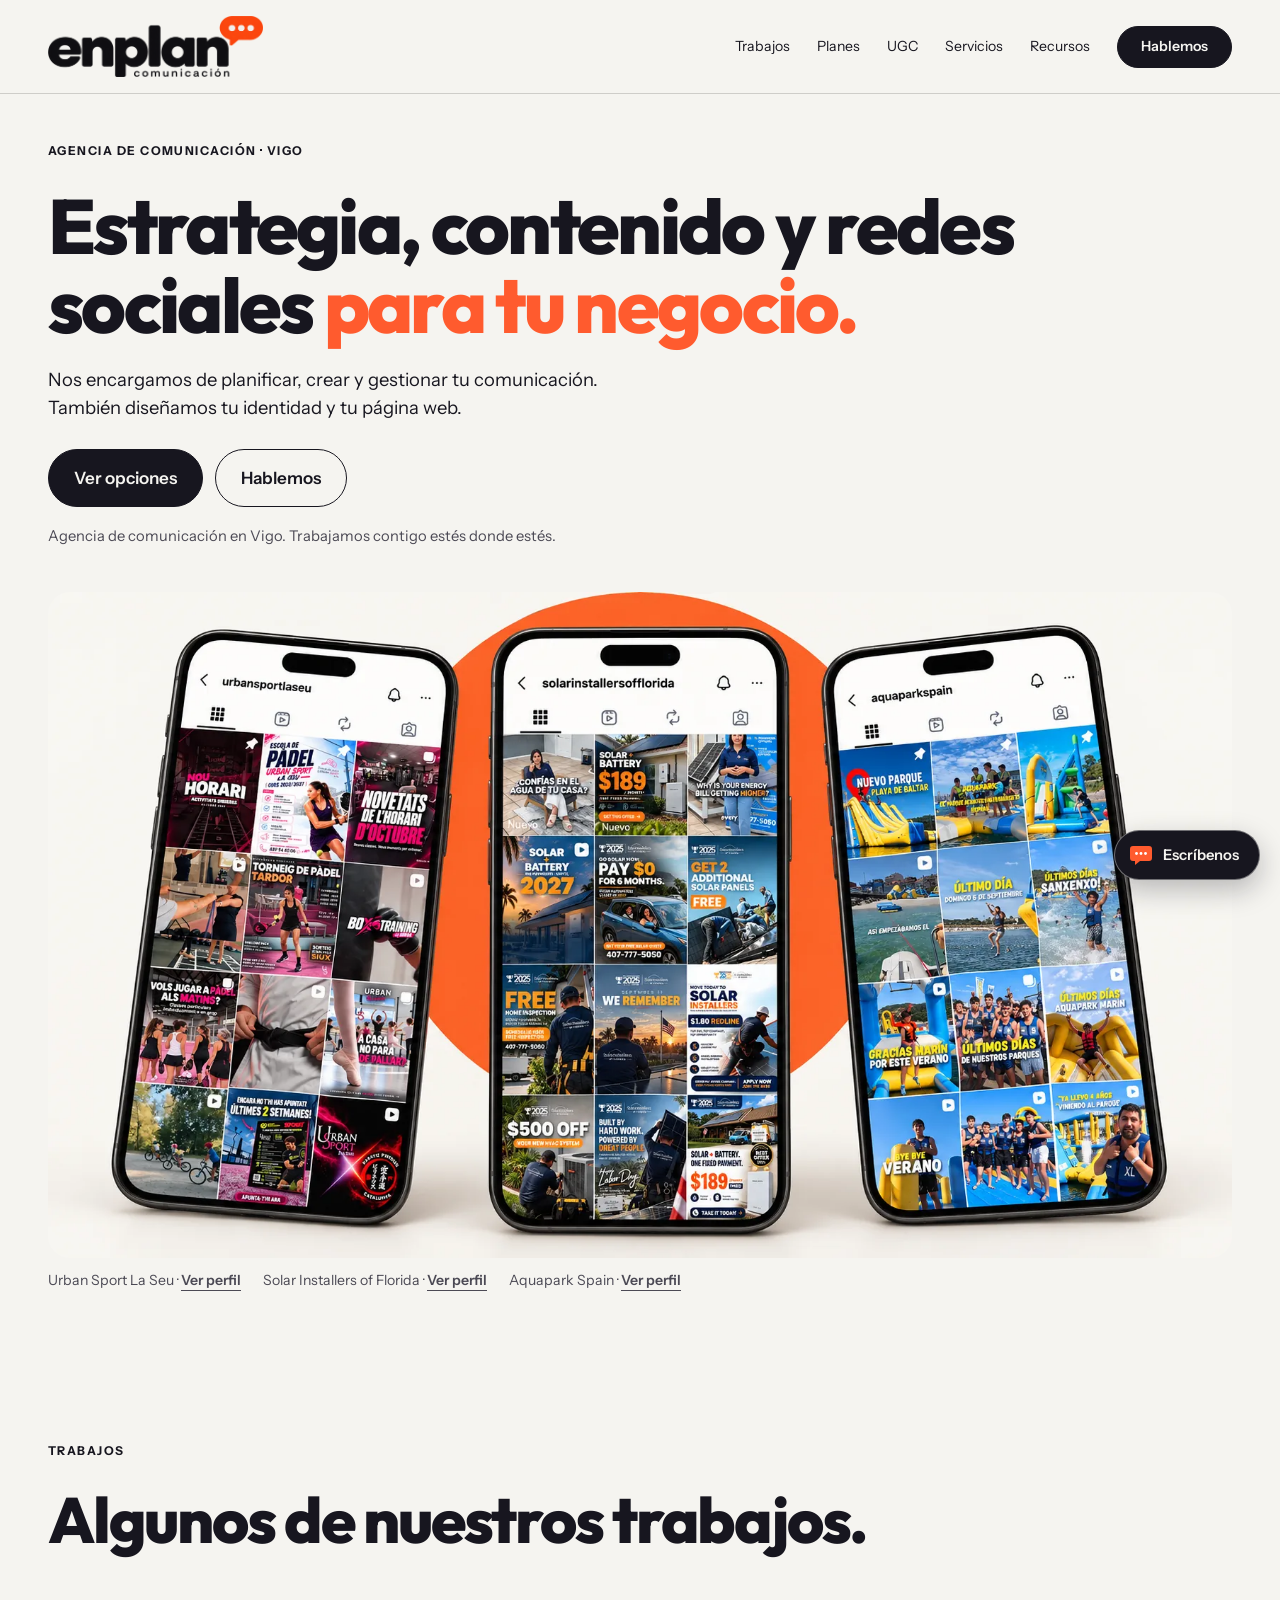
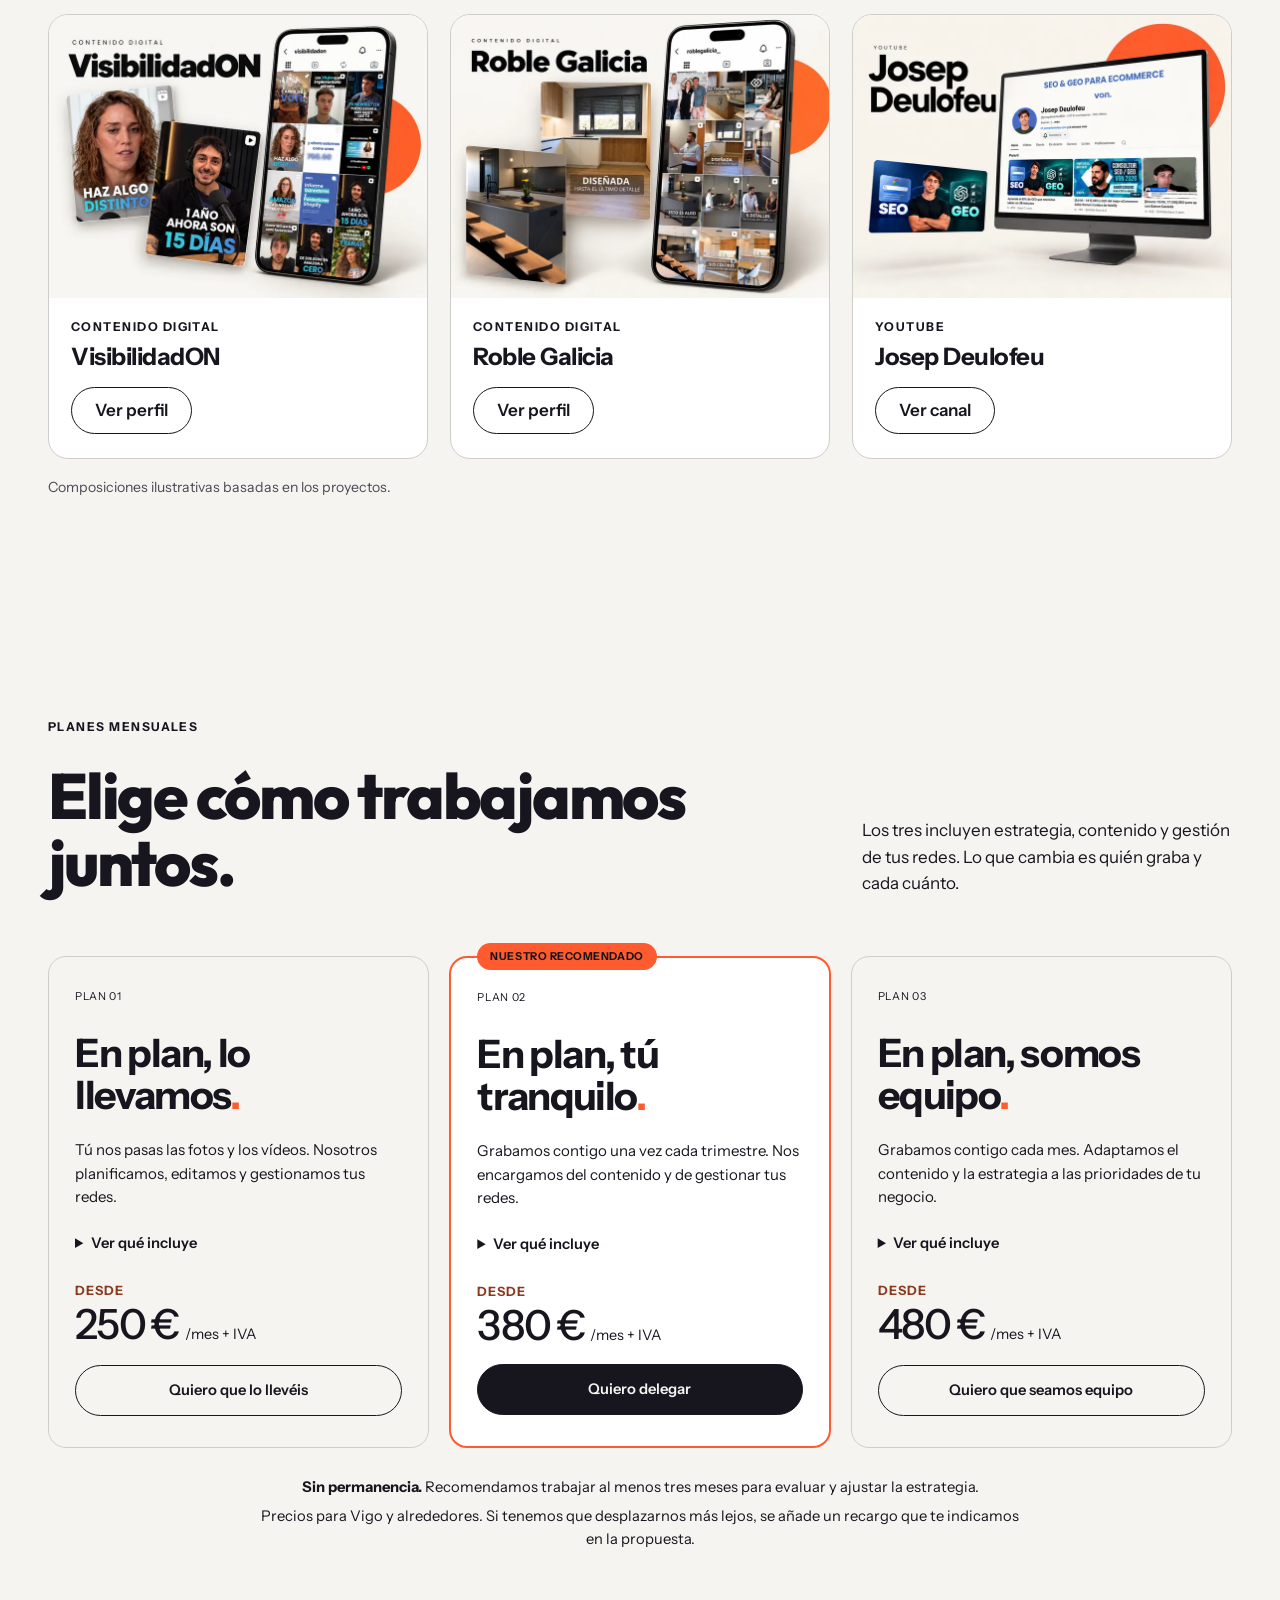
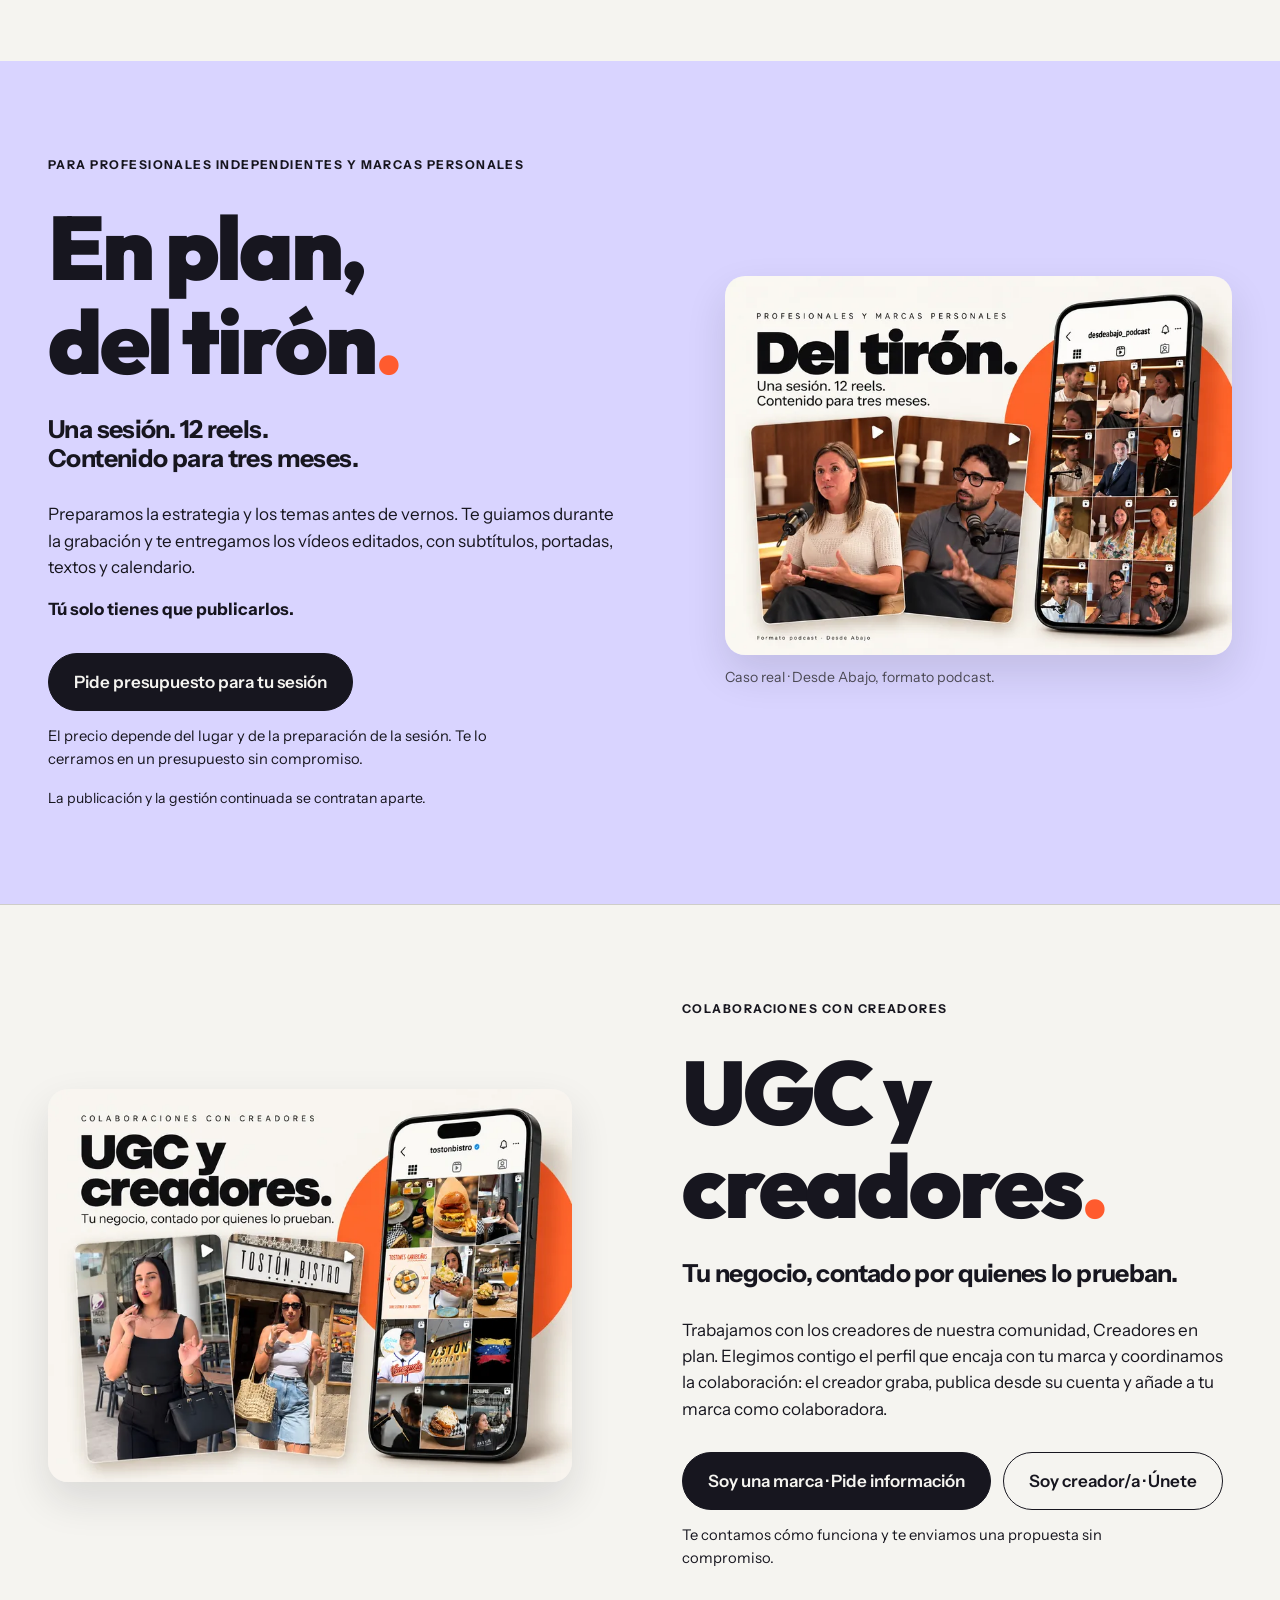
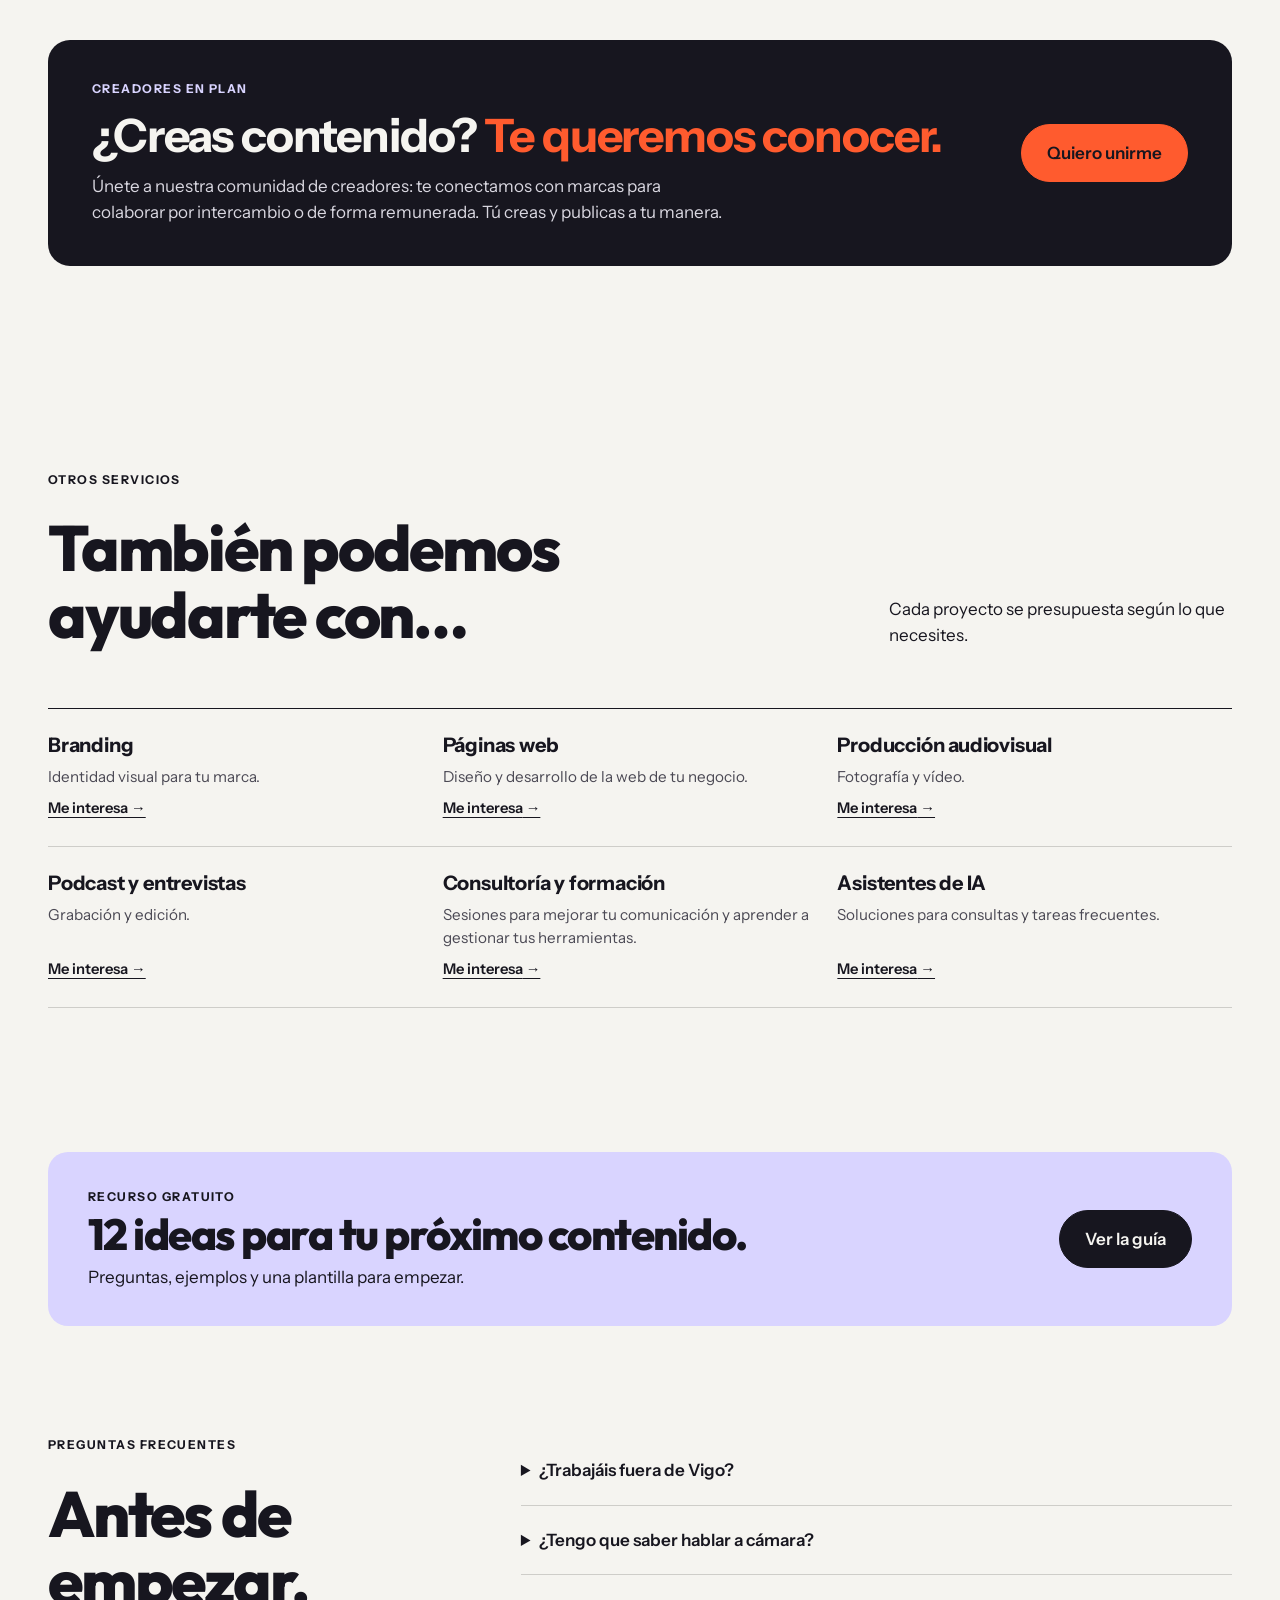
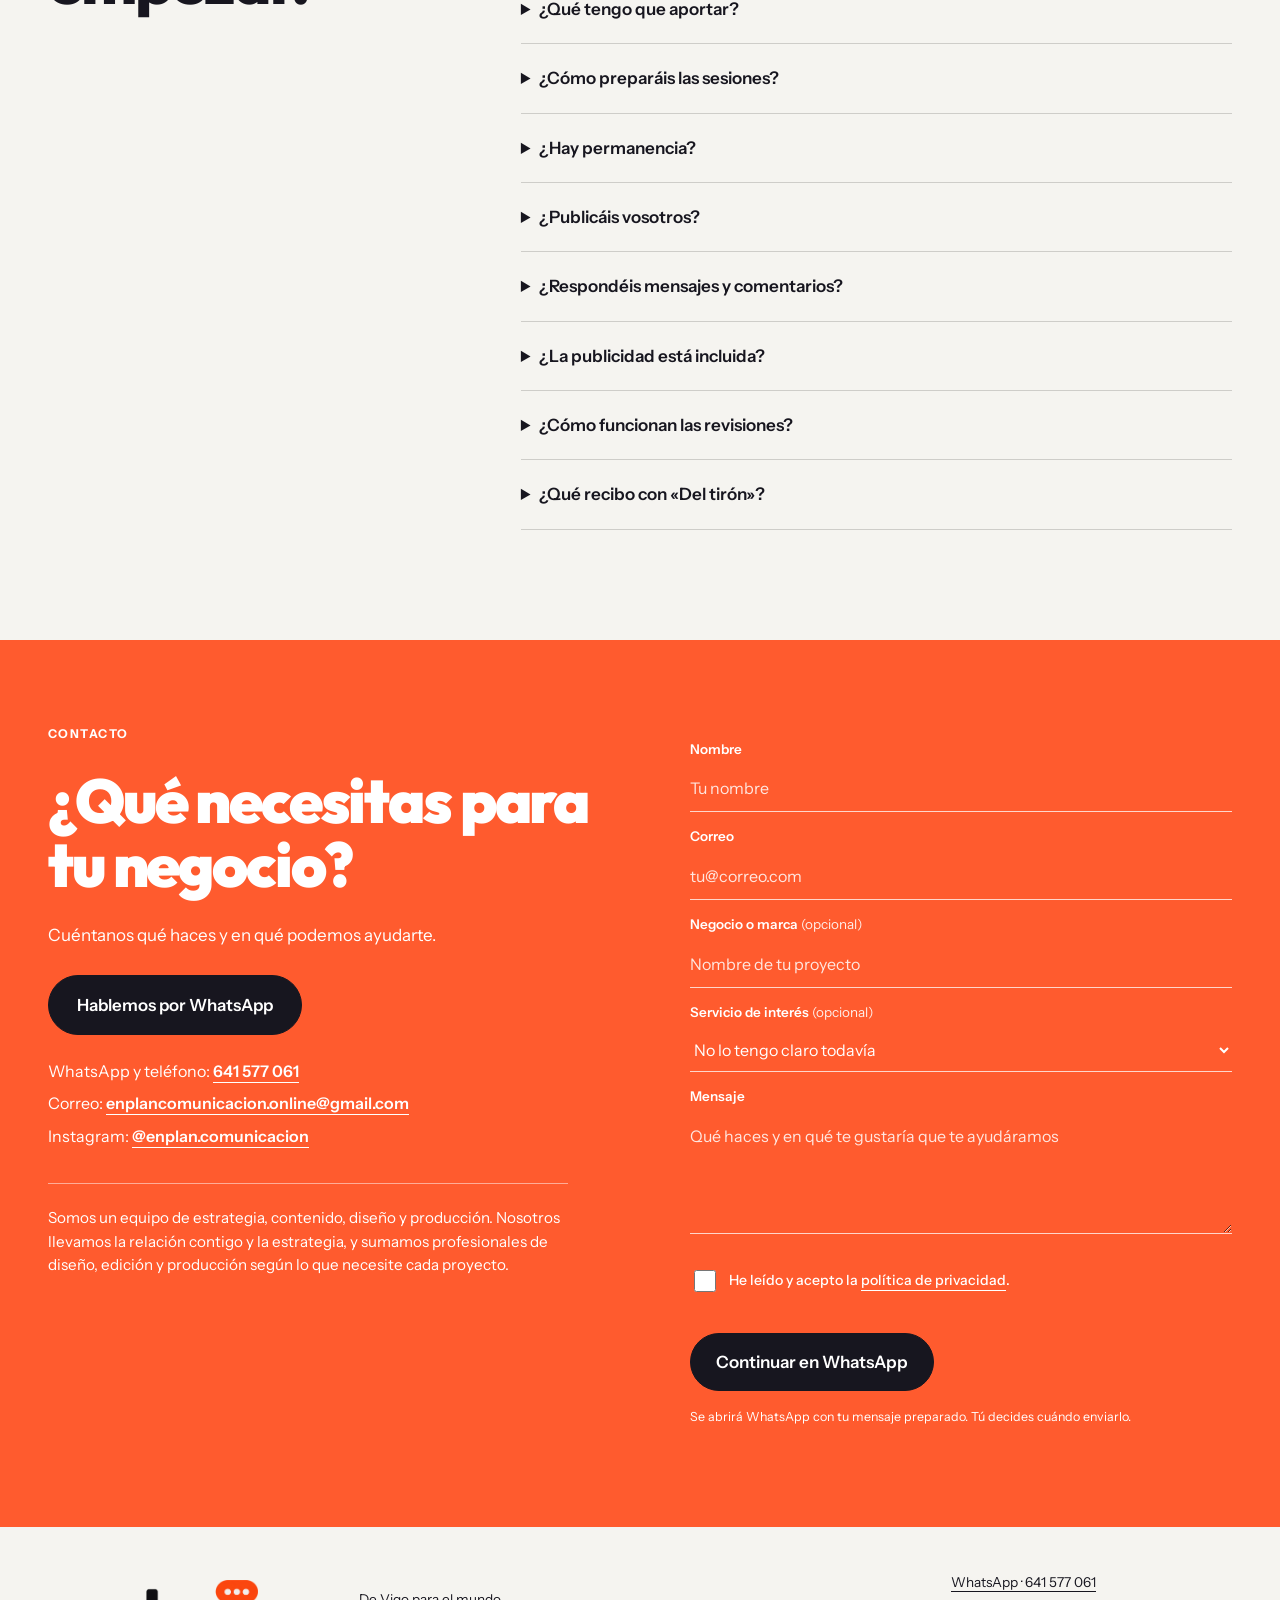
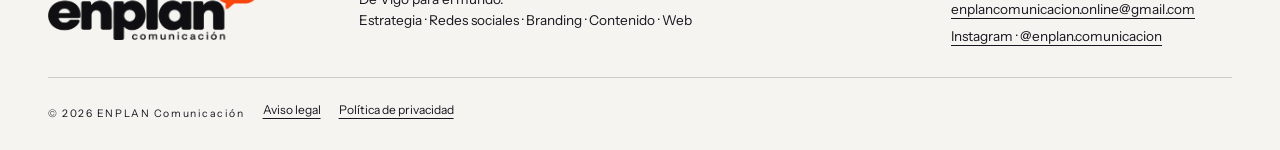
==== commit 42a20b3e: "Add files via upload" ====
--- a/index.html
+++ b/index.html
@@ -65,9 +65,9 @@
 
 <section class="batch ugc" id="ugc"><div class="wrap batch-grid">
 <figure class="batch-media"><picture><source type="image/webp" srcset="ugc-creadores-760.webp 760w, ugc-creadores.webp 1448w" sizes="(max-width: 760px) 100vw, 50vw"><img src="ugc-creadores.jpg" width="1448" height="1086" alt="Vídeos de creadoras de contenido para Tostón Bistro y su perfil de Instagram" decoding="async" loading="lazy"></picture></figure>
-<div><span class="eyebrow">COLABORACIONES CON CREADORES</span><h2>UGC y<br>creadores<span class="orange">.</span></h2><p class="batch-subtitle">Tu negocio, contado por quienes lo prueban.</p><p>Trabajamos con los creadores de nuestra comunidad, Creadores en plan. Elegimos contigo el perfil que encaja con tu marca, preparamos el guion y te entregamos los vídeos listos para tus redes y tus anuncios.</p><div class="batch-buy"><a class="button" href="#contacto" data-plan="UGC y creadores">Pide información</a></div><p class="batch-quote">Te contamos cómo funciona y te enviamos una propuesta sin compromiso.</p></div>
+<div><span class="eyebrow">COLABORACIONES CON CREADORES</span><h2>UGC y<br>creadores<span class="orange">.</span></h2><p class="batch-subtitle">Tu negocio, contado por quienes lo prueban.</p><p>Trabajamos con los creadores de nuestra comunidad, Creadores en plan. Elegimos contigo el perfil que encaja con tu marca y coordinamos la colaboración: el creador graba, publica desde su cuenta y añade a tu marca como colaboradora.</p><div class="batch-buy ugc-actions"><a class="button" href="#contacto" data-plan="UGC y creadores">Soy una marca · Pide información</a><a class="button outline" href="creadores.html">Soy creador/a · Únete</a></div><p class="batch-quote">Te contamos cómo funciona y te enviamos una propuesta sin compromiso.</p></div>
 </div>
-<div class="wrap"><a class="creators-cta" href="creadores.html"><div><span class="eyebrow">CREADORES EN PLAN</span><h3>¿Creas contenido? <span class="orange">Te queremos conocer.</span></h3><p>Únete a nuestra comunidad de creadores: te conseguimos colaboraciones con marcas, te damos guion y dirección, y tú solo te ocupas de crear.</p></div><span class="button">Quiero unirme</span></a></div>
+<div class="wrap"><a class="creators-cta" href="creadores.html"><div><span class="eyebrow">CREADORES EN PLAN</span><h3>¿Creas contenido? <span class="orange">Te queremos conocer.</span></h3><p>Únete a nuestra comunidad de creadores: te conectamos con marcas para colaborar por intercambio o de forma remunerada. Tú creas y publicas a tu manera.</p></div><span class="button">Quiero unirme</span></a></div>
 </section>
 
 <section class="section wrap" id="servicios">
--- a/styles.css
+++ b/styles.css
@@ -360,3 +360,5 @@
 .cr-badges .cr-badge{margin-top:0}
 .creator-form .chips{margin-bottom:6px}
 .creator-form>label:first-of-type{margin-top:0}
+.ugc-actions{gap:12px}
+@media(max-width:760px){.ugc-actions .button{width:100%}}
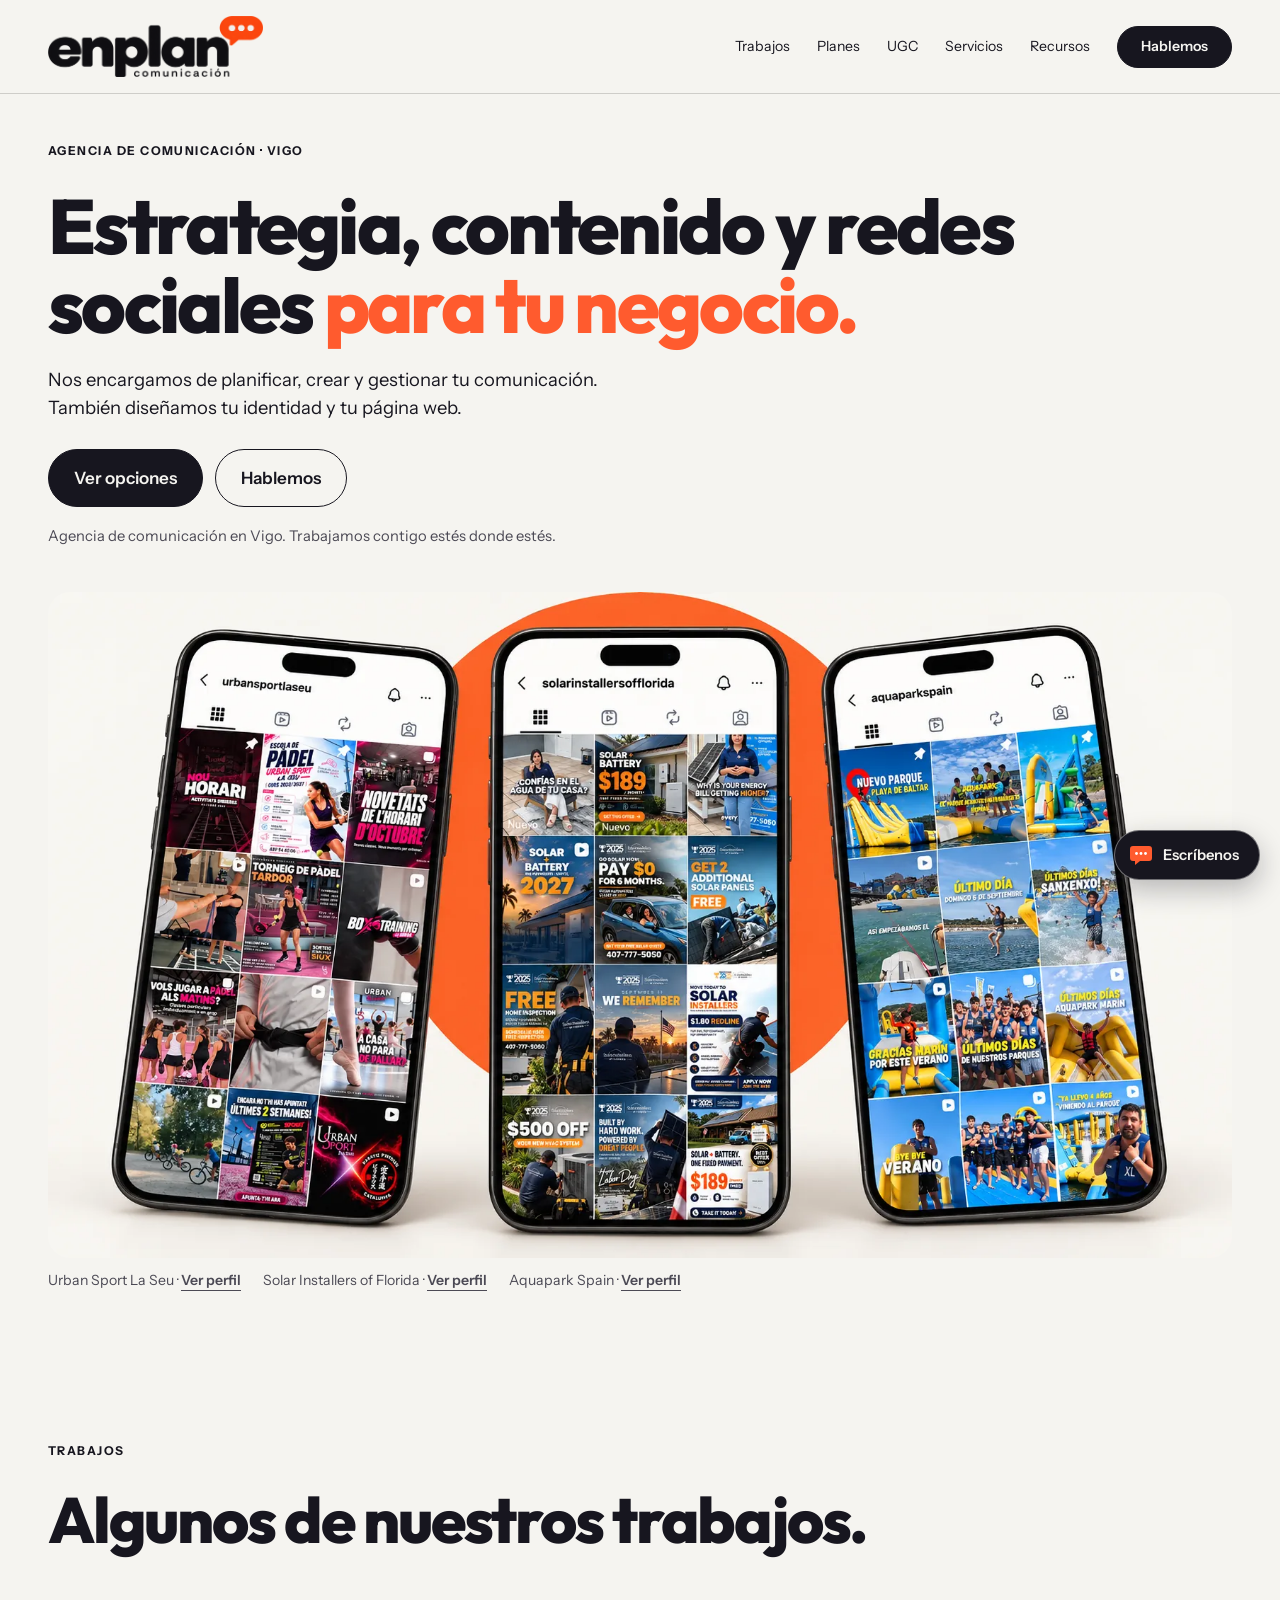
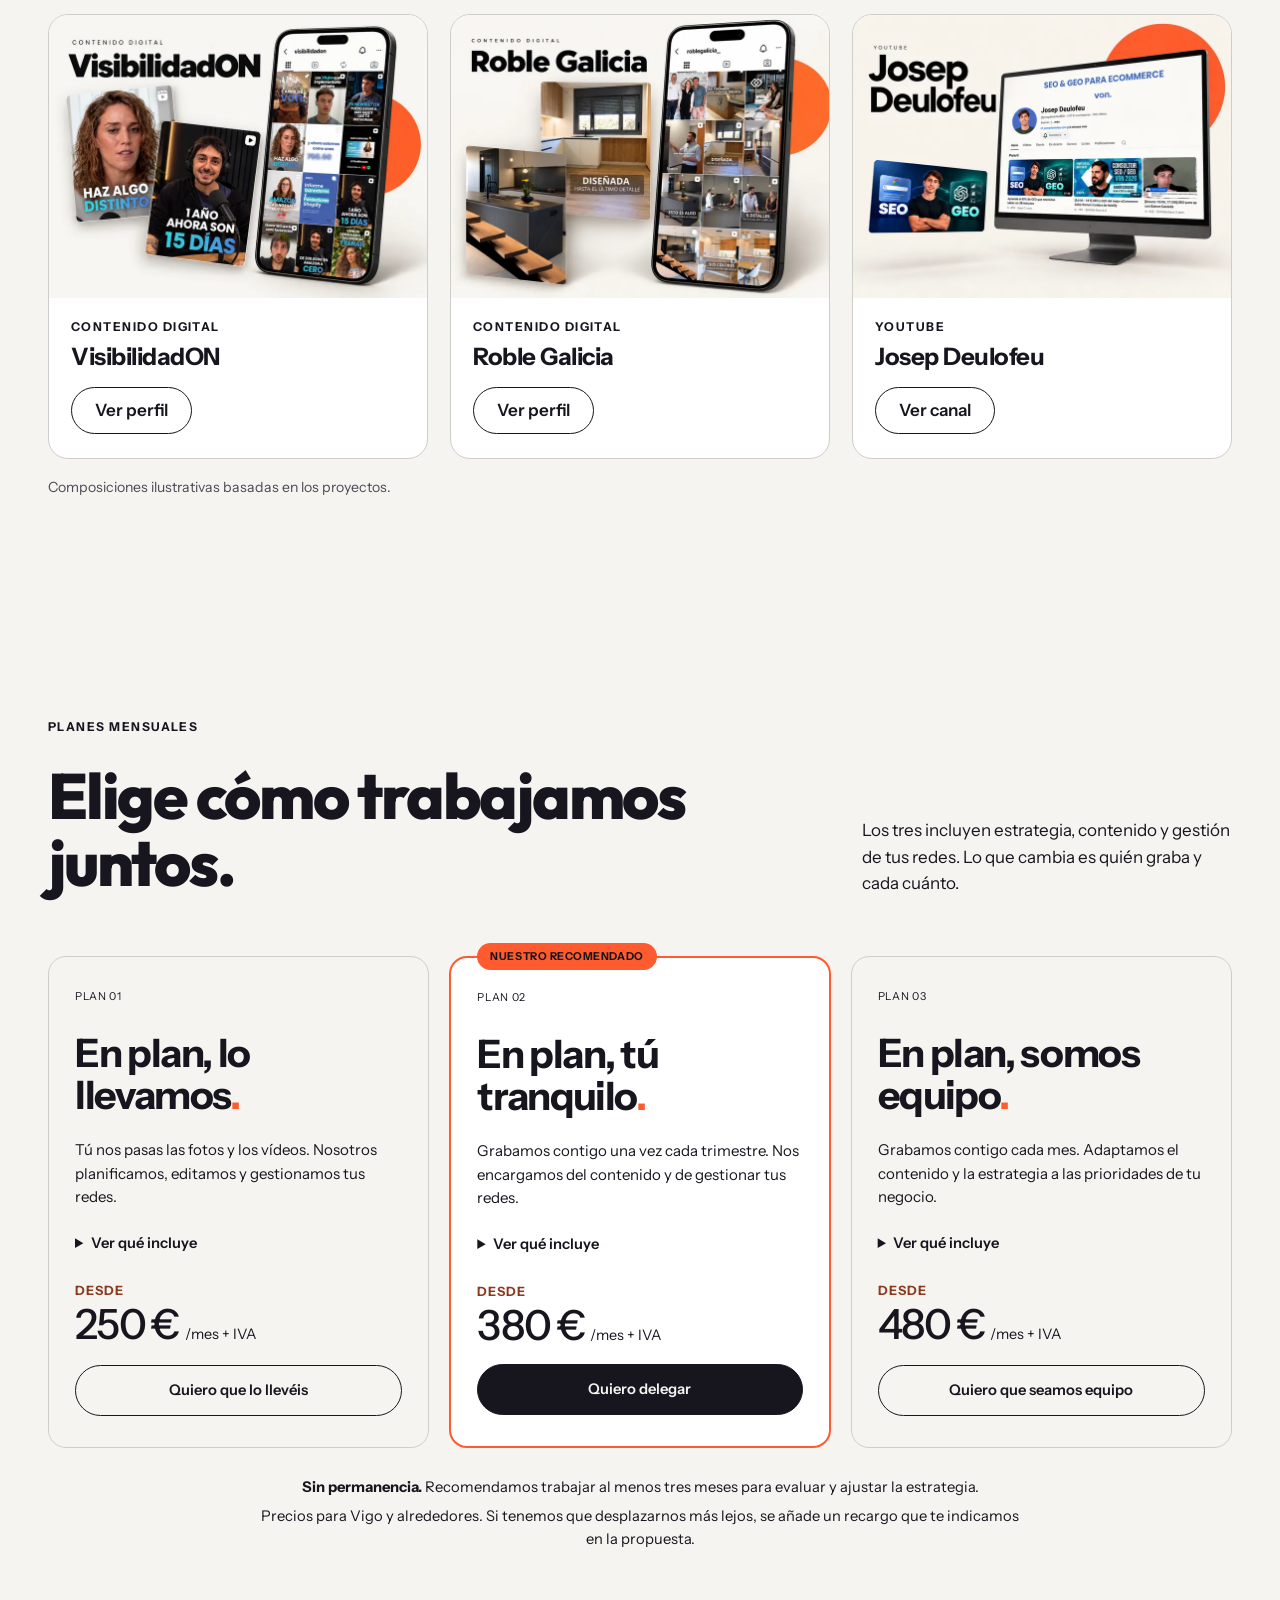
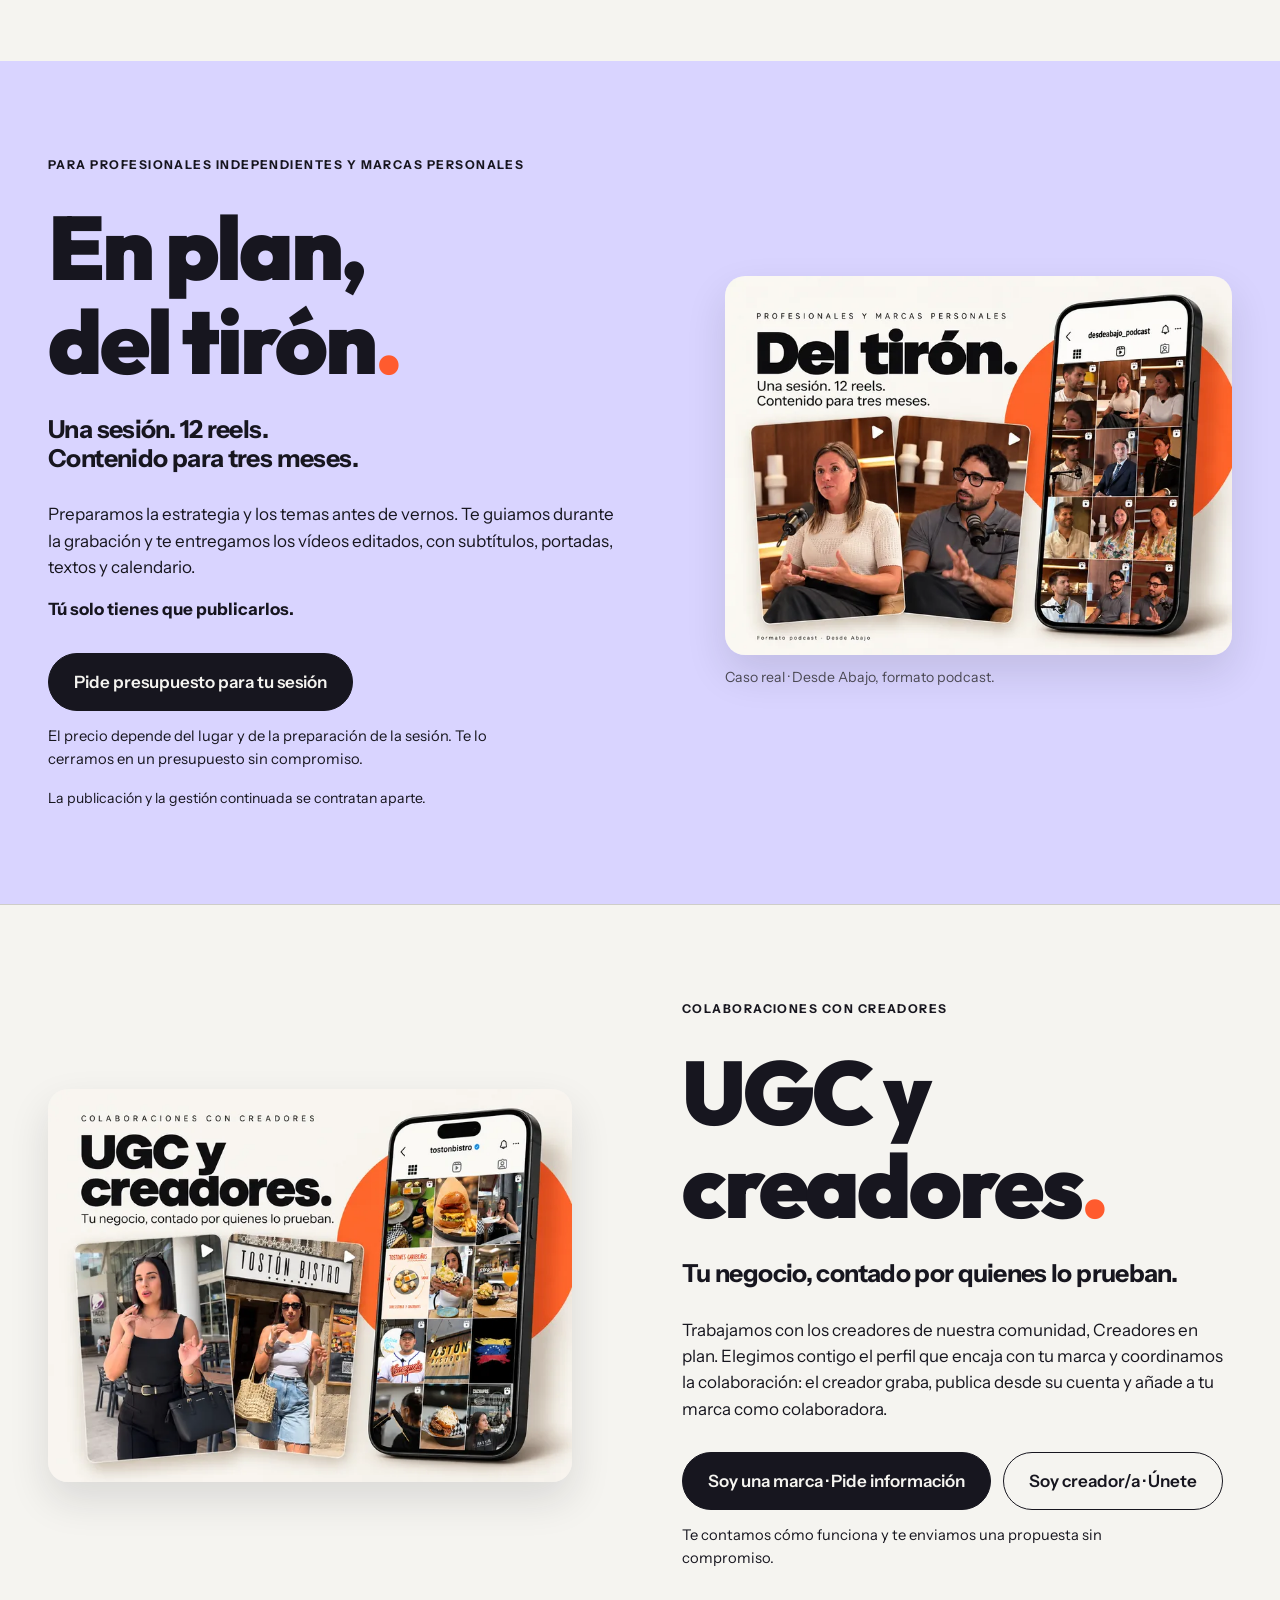
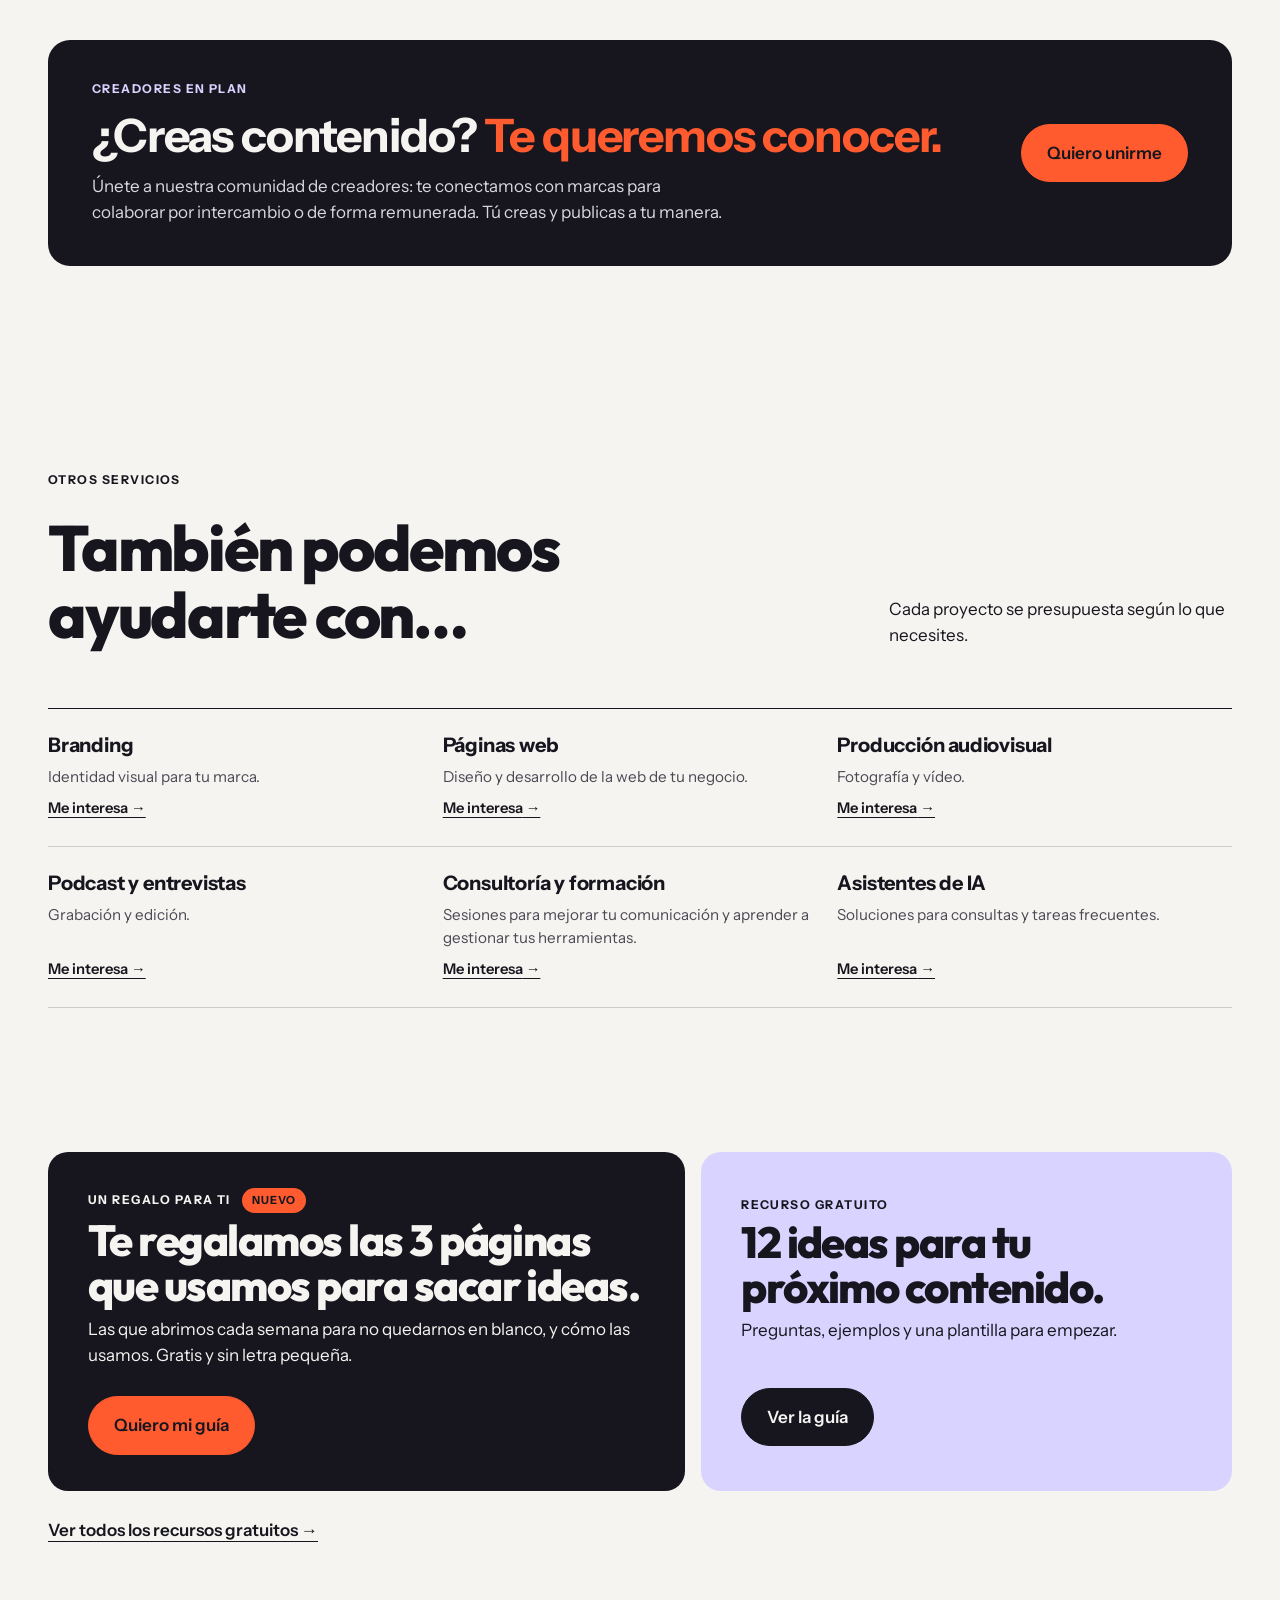
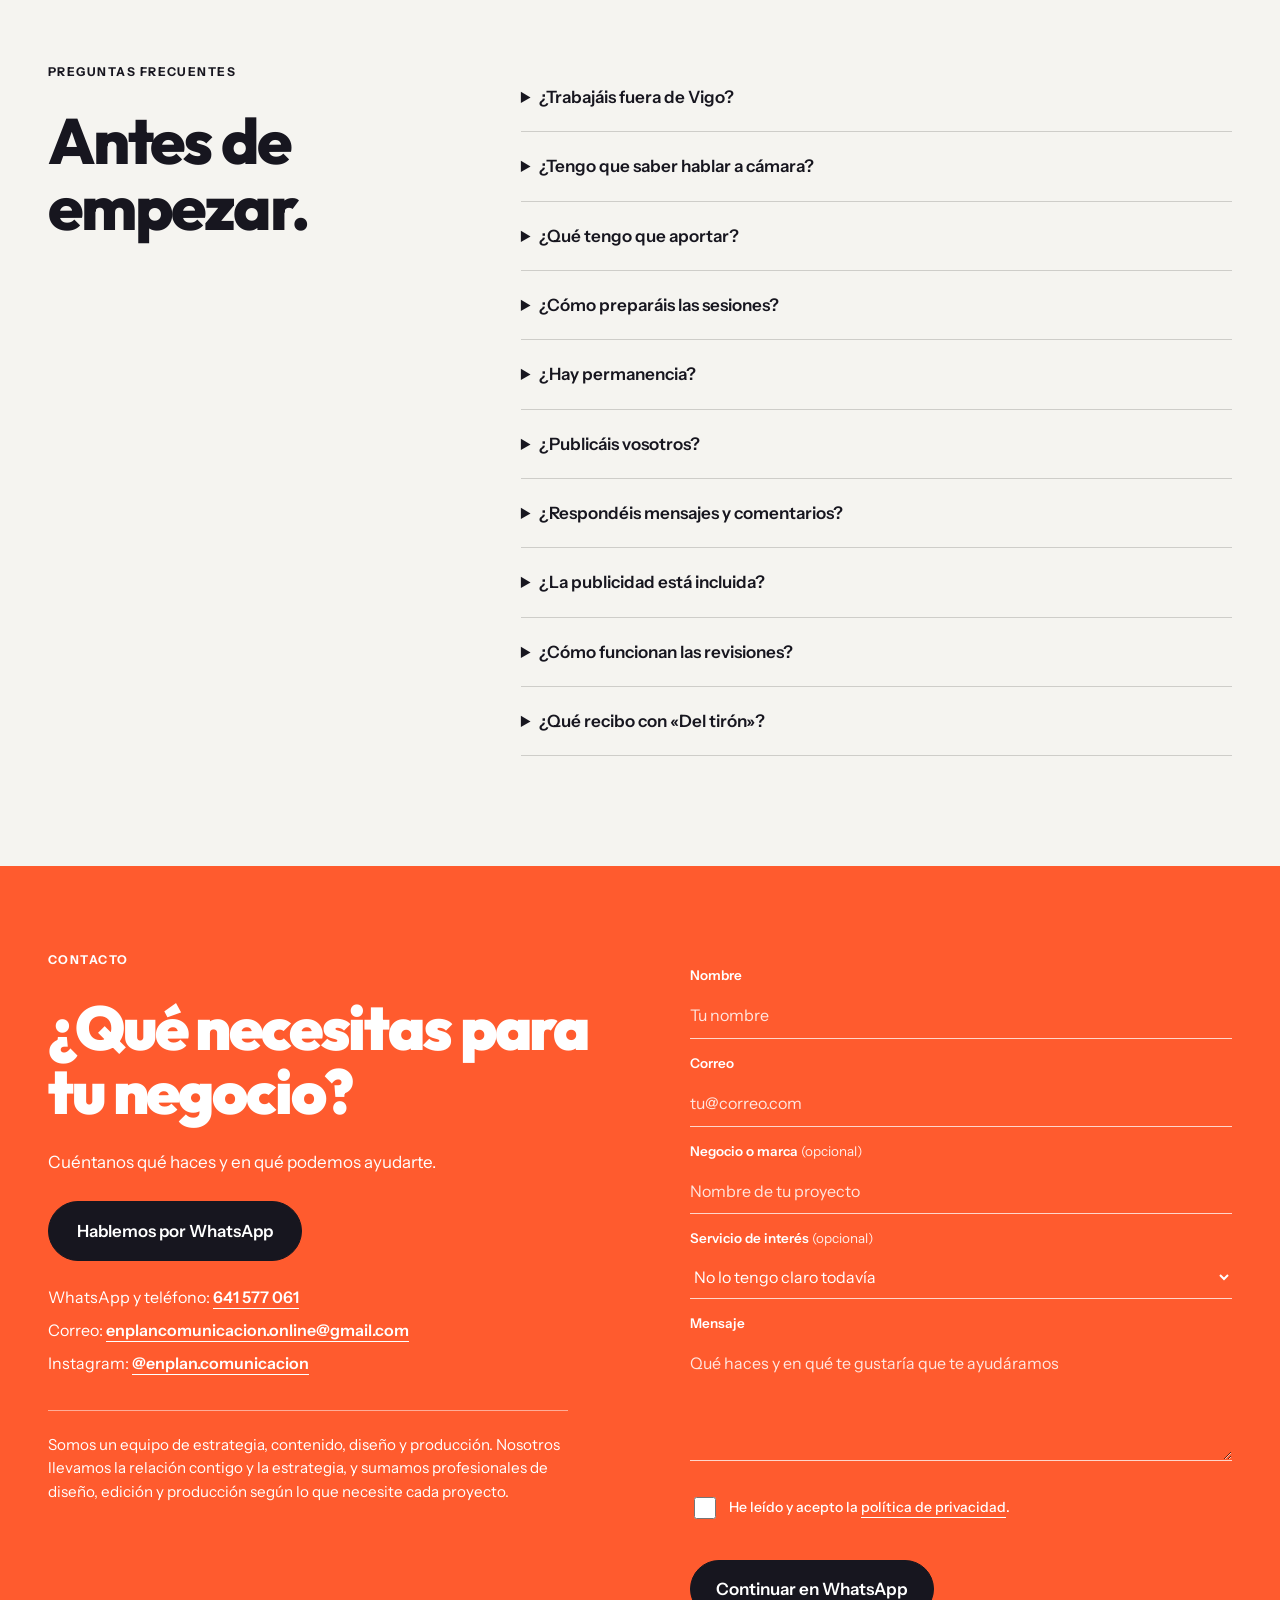
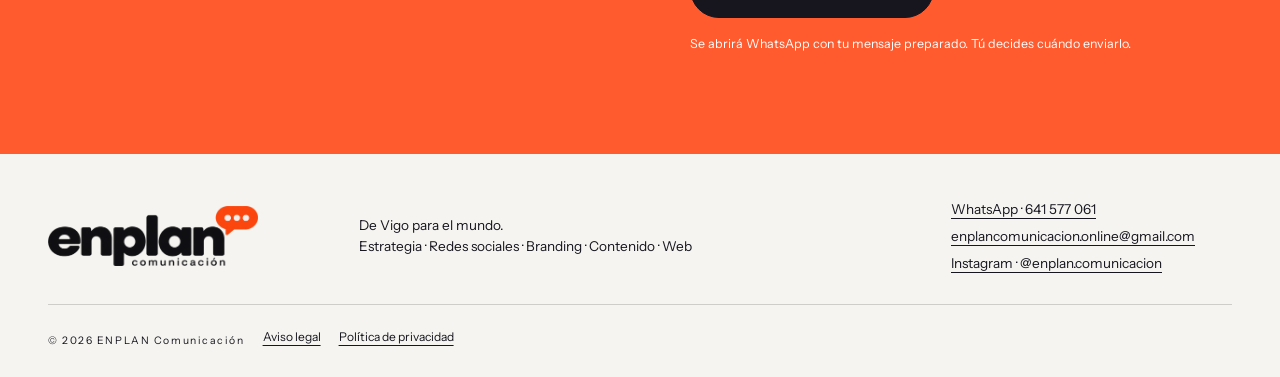
==== commit 08e71160: "Add files via upload" ====
--- a/index.html
+++ b/index.html
@@ -75,7 +75,7 @@
 <ul class="services-grid"><li><h3>Branding</h3><p>Identidad visual para tu marca.</p><a href="#contacto" data-plan="Branding">Me interesa<span class="visually-hidden">: Branding</span> →</a></li><li><h3>Páginas web</h3><p>Diseño y desarrollo de la web de tu negocio.</p><a href="#contacto" data-plan="Páginas web">Me interesa<span class="visually-hidden">: Páginas web</span> →</a></li><li><h3>Producción audiovisual</h3><p>Fotografía y vídeo.</p><a href="#contacto" data-plan="Producción audiovisual">Me interesa<span class="visually-hidden">: Producción audiovisual</span> →</a></li><li><h3>Podcast y entrevistas</h3><p>Grabación y edición.</p><a href="#contacto" data-plan="Podcast y entrevistas">Me interesa<span class="visually-hidden">: Podcast y entrevistas</span> →</a></li><li><h3>Consultoría y formación</h3><p>Sesiones para mejorar tu comunicación y aprender a gestionar tus herramientas.</p><a href="#contacto" data-plan="Consultoría y formación">Me interesa<span class="visually-hidden">: Consultoría y formación</span> →</a></li><li><h3>Asistentes de IA</h3><p>Soluciones para consultas y tareas frecuentes.</p><a href="#contacto" data-plan="Asistentes de IA">Me interesa<span class="visually-hidden">: Asistentes de IA</span> →</a></li></ul>
 </section>
 
-<section class="wrap" id="recursos"><div class="resource-card"><div><span class="eyebrow">RECURSO GRATUITO</span><h2>12 ideas para tu próximo contenido.</h2><p>Preguntas, ejemplos y una plantilla para empezar.</p></div><a class="button" href="guia.html">Ver la guía</a></div></section>
+<section class="wrap" id="recursos"><div class="resources"><div class="resource-card featured"><div><span class="eyebrow">UN REGALO PARA TI <span class="new">NUEVO</span></span><h2>Te regalamos las 3 páginas que usamos para sacar ideas.</h2><p>Las que abrimos cada semana para no quedarnos en blanco, y cómo las usamos. Gratis y sin letra pequeña.</p></div><a class="button" href="herramientas.html">Quiero mi guía</a></div><div class="resource-card"><div><span class="eyebrow">RECURSO GRATUITO</span><h2>12 ideas para tu próximo contenido.</h2><p>Preguntas, ejemplos y una plantilla para empezar.</p></div><a class="button" href="guia.html">Ver la guía</a></div></div><a class="resources-all" href="recursos.html">Ver todos los recursos gratuitos →</a></section>
 
 <section class="section wrap faq" id="preguntas"><div><span class="eyebrow">PREGUNTAS FRECUENTES</span><h2>Antes de empezar.</h2></div><div id="faq-list"><details><summary>¿Trabajáis fuera de Vigo?</summary><p>Sí. Podemos desplazarnos y, si estás lejos, organizamos contigo la mejor forma de trabajar. Los posibles gastos de desplazamiento se concretan en la propuesta.</p></details><details><summary>¿Tengo que saber hablar a cámara?</summary><p>No. Preparamos los temas contigo y te guiamos durante la grabación.</p></details><details><summary>¿Qué tengo que aportar?</summary><p>Información sobre tu negocio y acceso al material o herramientas que necesitemos. En «Lo llevamos», también aportas las fotos y los vídeos, con nuestra orientación.</p></details><details><summary>¿Cómo preparáis las sesiones?</summary><p>Definimos la estrategia, proponemos los temas y coordinamos contigo la sesión antes de grabar.</p></details><details><summary>¿Hay permanencia?</summary><p>No. Recomendamos al menos tres meses para poner en marcha la estrategia, observar la respuesta y ajustar.</p></details><details><summary>¿Publicáis vosotros?</summary><p>Sí, en los planes de gestión. Si prefieres publicar tú, podemos entregarte el contenido preparado. En «Del tirón», publicas tú.</p></details><details><summary>¿Respondéis mensajes y comentarios?</summary><p>La atención diaria a mensajes y comentarios no está incluida. Podemos detectar y derivar consultas, pero recomendamos que las respuestas sobre tu negocio las dé alguien de tu equipo.</p></details><details><summary>¿La publicidad está incluida?</summary><p>«Tú tranquilo» y «Somos equipo» incluyen una campaña de Meta Ads de tres días al mes. La inversión publicitaria está incluida en la cuota y se ajusta a la campaña.</p></details><details><summary>¿Cómo funcionan las revisiones?</summary><p>Compartimos el contenido en una carpeta para que lo revises. Incluimos una ronda de cambios. Si no recibimos observaciones en dos días laborables, seguimos con la publicación prevista.</p></details><details><summary>¿Qué recibo con «Del tirón»?</summary><p>Doce reels editados, con subtítulos, portadas, textos y calendario para distribuirlos durante doce semanas.</p></details></div></section>
 
--- a/styles.css
+++ b/styles.css
@@ -362,3 +362,86 @@
 .creator-form>label:first-of-type{margin-top:0}
 .ugc-actions{gap:12px}
 @media(max-width:760px){.ugc-actions .button{width:100%}}
+
+/* Guía gratuita: 3 páginas para sacar ideas */
+.g-hero{display:grid;grid-template-columns:1.15fr .85fr;gap:60px;align-items:start;padding-top:70px;padding-bottom:70px}
+.g-hero h1{font-weight:900;font-size:clamp(2.6rem,5.6vw,4.8rem);line-height:.98;letter-spacing:-.05em}
+.g-hero .lead{font-size:1.18rem;max-width:560px;margin-top:24px}
+.g-points{list-style:none;padding:0;margin:28px 0 0;display:grid;gap:10px}
+.g-points li{position:relative;padding-left:30px;font-weight:600}
+.g-points li:before{content:"✓";position:absolute;left:0;top:0;width:20px;height:20px;border-radius:50%;background:var(--orange);color:var(--ink);font-size:.72rem;display:grid;place-items:center}
+.g-box{background:var(--ink);color:var(--paper);border-radius:22px;padding:36px 34px;position:sticky;top:110px}
+.g-box h2{font-weight:900;font-size:2rem;letter-spacing:-.04em;margin-bottom:6px}
+.g-box p{color:#d9d7e0}
+.g-form label:not(.consent){display:block;font-size:.84rem;font-weight:600;margin:18px 0 6px}
+.g-form input:not([type=checkbox]){width:100%;min-height:50px;border:0;border-radius:12px;background:var(--paper);color:var(--ink);padding:12px 14px;font-size:16px}
+.g-form input:focus{outline:3px solid var(--orange);outline-offset:2px}
+.g-form .consent{display:flex;gap:10px;align-items:flex-start;font-size:.86rem;margin-top:14px;padding:4px 0;cursor:pointer;color:#d9d7e0}
+.g-form .consent input{width:22px;height:22px;flex:none;accent-color:var(--orange)}
+.g-form .consent a{color:var(--paper)}
+.g-form .button{width:100%;margin-top:20px;min-height:54px;background:var(--orange);border-color:var(--orange);color:var(--ink)}
+.g-status{margin-top:12px;font-weight:600;color:var(--lilac)}
+.g-done .button{margin-top:20px;background:var(--orange);border-color:var(--orange);color:var(--ink)}
+.g-content{padding-bottom:100px}
+.g-sub{margin-top:16px;font-size:1.08rem;max-width:680px}
+.tools{display:grid;grid-template-columns:repeat(3,1fr);gap:16px}
+.tool{background:#fff;border:1px solid var(--line);border-radius:18px;padding:28px 26px;display:flex;flex-direction:column;gap:10px}
+.tool-num{font-family:var(--heading);font-weight:900;font-size:2rem;color:var(--orange);line-height:1}
+.tool h3{font-family:var(--body);font-weight:700;font-size:1.3rem;letter-spacing:-.01em}
+.tool p{font-size:.97rem;color:#3d3b45}
+.tool-link{display:flex;justify-content:space-between;align-items:center;gap:10px;border:1px solid var(--ink);border-radius:12px;padding:12px 14px;min-height:48px;text-decoration:none;font-size:.9rem;overflow-wrap:anywhere}
+.tool-link b{flex:none;color:var(--orange)}
+.tool-link:hover{background:var(--ink);color:var(--paper)}
+.tool-tip{background:var(--lilac);border-radius:12px;padding:12px 14px;font-size:.9rem!important;color:var(--ink)!important;margin-top:auto}
+.g-cta{display:flex;justify-content:space-between;align-items:center;gap:24px;flex-wrap:wrap;margin-top:40px;background:var(--orange);border-radius:20px;padding:30px 34px}
+.g-cta h3{font-weight:900;font-size:1.8rem;letter-spacing:-.03em}
+.g-cta p{margin-top:6px}
+.page-guia .wa-float{display:none}
+@media(max-width:1050px){.g-hero{grid-template-columns:1fr;gap:36px}.g-box{position:static}.tools{grid-template-columns:1fr 1fr}}
+@media(max-width:760px){
+ .g-hero{padding-top:36px;padding-bottom:50px}
+ .g-hero .lead{font-size:1.04rem}
+ .g-box{padding:28px 22px}
+ .tools{grid-template-columns:1fr}
+ .tool{padding:22px 20px}
+ .g-cta{padding:26px 22px}.g-cta .button{width:100%}
+}
+/* Recursos en la portada */
+.resources{display:grid;grid-template-columns:1.2fr 1fr;gap:16px}
+.resource-card.featured{background:var(--ink);color:var(--paper)}
+.resource-card.featured .button{background:var(--orange);border-color:var(--orange);color:var(--ink)}
+.resource-card .new{display:inline-block;background:var(--orange);color:var(--ink);font-weight:700;font-size:.7rem;letter-spacing:.08em;padding:4px 10px;border-radius:30px;margin-left:8px;vertical-align:middle}
+@media(max-width:900px){.resources{grid-template-columns:1fr}.resource-card .button{width:100%}}
+
+/* Página de recursos */
+.rs-hero{padding-top:70px;padding-bottom:40px}
+.rs-hero h1{font-weight:900;font-size:clamp(2.6rem,6vw,5rem);line-height:.98;letter-spacing:-.05em;max-width:1000px}
+.rs-hero .lead{font-size:1.15rem;max-width:640px;margin-top:22px}
+.rs-list{display:grid;grid-template-columns:repeat(3,1fr);gap:16px;padding-bottom:100px}
+.rs-card{display:flex;flex-direction:column;gap:12px;background:#fff;border:1px solid var(--line);border-radius:20px;padding:28px 26px;text-decoration:none;min-height:260px;transition:transform .2s,border-color .2s}
+.rs-card:hover{transform:translateY(-3px);border-color:var(--ink)}
+.rs-card.rs-new{background:var(--ink);color:var(--paper);border-color:var(--ink)}
+.rs-top{display:flex;gap:8px;align-items:center}
+.rs-type{font-size:.72rem;font-weight:700;letter-spacing:.12em;text-transform:uppercase}
+.rs-badge{background:var(--orange);color:var(--ink);font-weight:700;font-size:.68rem;letter-spacing:.08em;padding:4px 10px;border-radius:30px}
+.rs-card h2{font-weight:900;font-size:1.7rem;line-height:1.05;letter-spacing:-.03em}
+.rs-card p{font-size:.97rem;opacity:.85}
+.rs-foot{margin-top:auto;display:flex;justify-content:space-between;align-items:center;gap:10px;font-size:.88rem;padding-top:14px;border-top:1px solid rgba(23,22,31,.12)}
+.rs-new .rs-foot{border-color:rgba(245,244,240,.2)}
+.rs-foot b{color:var(--orange)}
+.g-more{margin-top:24px;font-weight:600}
+.resources-all{display:inline-block;margin-top:16px;font-weight:600;padding:10px 0}
+@media(max-width:1050px){.rs-list{grid-template-columns:1fr 1fr}}
+@media(max-width:760px){.rs-hero{padding-top:36px;padding-bottom:28px}.rs-list{grid-template-columns:1fr;padding-bottom:70px}.rs-card{min-height:0;padding:22px 20px}}
+.g-letter{background:var(--lilac);border-radius:20px;padding:30px 34px;margin-bottom:22px;max-width:860px;font-size:1.08rem}
+.g-hi{font-family:var(--heading);font-weight:900;font-size:1.8rem;letter-spacing:-.03em;margin-bottom:8px}
+.g-note{margin-top:30px;background:var(--ink);color:var(--paper);border-radius:22px;padding:36px 38px}
+.g-note .eyebrow{color:var(--lilac);margin-bottom:12px}
+.g-note h3{font-weight:900;font-size:clamp(1.8rem,3.4vw,2.6rem);letter-spacing:-.04em;line-height:1.02}
+.g-note p{margin-top:14px;max-width:720px;color:#d9d7e0}
+.g-note .g-sign{font-family:var(--heading);font-weight:800;color:var(--orange);font-size:1.15rem}
+.g-note-actions{display:flex;flex-wrap:wrap;gap:12px;margin-top:22px}
+.g-note-actions .button{background:var(--orange);border-color:var(--orange);color:var(--ink)}
+.g-note-actions .button.outline{background:transparent;border-color:var(--paper);color:var(--paper)}
+.g-more a{padding:10px 0;display:inline-block}
+@media(max-width:760px){.g-letter{padding:24px 20px;font-size:1rem}.g-note{padding:28px 22px}.g-note-actions .button{width:100%}}
